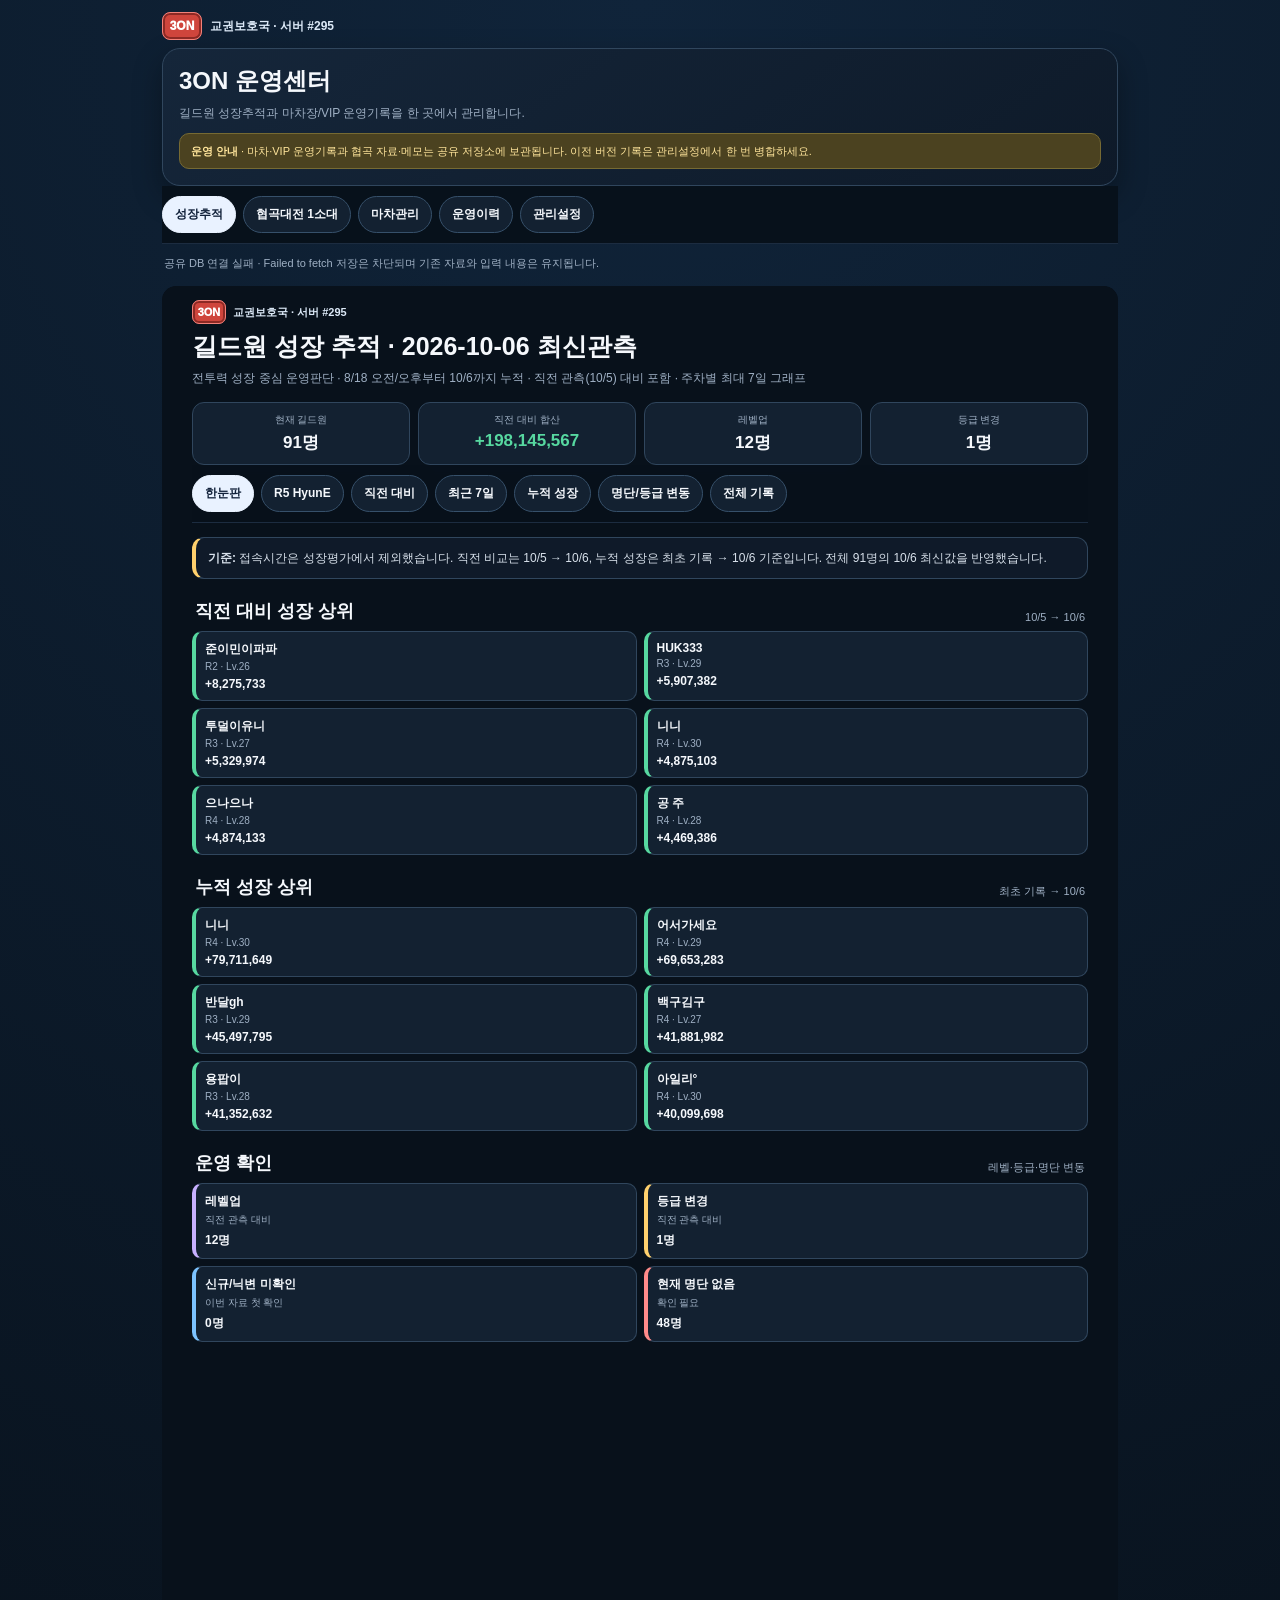
==== index.html @ b034bbed "Persist operations, VIP settings and canyon data in shared Sites DB with backups and safe migration" ====
<!doctype html>
<html lang="ko">
<head>
<meta charset="utf-8">
<meta name="viewport" content="width=device-width,initial-scale=1,viewport-fit=cover">
<title>#295서버 3ON 교권보호국 · 3ON 운영센터</title>
<style>
:root{--bg:#08111b;--panel:#132131;--panel2:#1b2c3f;--line:#30465d;--text:#f5f8fc;--muted:#9fb0c4;--green:#57d8a0;--blue:#7cc3ff;--red:#ff8a8a;--yellow:#ffd06d;--purple:#c7b0ff;--orange:#ffad66}
*{box-sizing:border-box}html{scroll-behavior:smooth}body{margin:0;background:radial-gradient(circle at top,#10243a 0,#08111b 42%,#06101a 100%);color:var(--text);font-family:-apple-system,BlinkMacSystemFont,"Noto Sans KR","Malgun Gothic",sans-serif}button,input,select,textarea{font:inherit}.wrap{max-width:980px;margin:0 auto;padding:12px 12px 80px}.brand{display:flex;align-items:center;gap:8px;color:#dce9f7;font-size:12px;margin-bottom:8px}.logo{display:grid;place-items:center;width:40px;height:28px;border-radius:8px;background:#cf453c;border:1px solid #f38179;box-shadow:inset 0 0 0 2px #8d2924;color:#fff;font-weight:1000}.hero{border:1px solid var(--line);background:linear-gradient(145deg,#15263a,#0e1a29);border-radius:18px;padding:16px;box-shadow:0 12px 30px #0005}.hero h1{margin:0;font-size:24px}.hero p{margin:7px 0 0;color:var(--muted);font-size:12px;line-height:1.55}.proto{margin-top:10px;background:#4b4220;color:#ffe59b;border:1px solid #766a33;border-radius:10px;padding:9px 11px;font-size:11px;line-height:1.5}.tabs{position:sticky;top:0;z-index:30;display:flex;gap:7px;overflow:auto;padding:10px 0;background:rgba(8,17,27,.95);backdrop-filter:blur(8px);border-bottom:1px solid #1c2c40}.tabs button{flex:0 0 auto;border:1px solid #36506a;background:var(--panel);color:var(--text);border-radius:999px;padding:9px 12px;font-weight:900;font-size:12px}.tabs button.active{background:#e9f2ff;color:#102039;border-color:#e9f2ff}.page{display:none}.page.active{display:block}.kpis{display:grid;grid-template-columns:repeat(4,1fr);gap:8px;margin:14px 0}.kpi{background:var(--panel);border:1px solid var(--line);border-radius:13px;padding:11px;text-align:center}.kpi span{display:block;color:var(--muted);font-size:10px}.kpi b{display:block;margin-top:4px;font-size:17px}.card{background:var(--panel);border:1px solid var(--line);border-radius:14px;padding:13px;margin:10px 0}.card h2,.card h3{margin:0}.card h2{font-size:18px}.card h3{font-size:14px}.sub{color:var(--muted);font-size:11px;margin-top:5px;line-height:1.5}.split{display:grid;grid-template-columns:1.2fr .8fr;gap:10px}.today{border-color:#5e7690;background:linear-gradient(145deg,#172a40,#101c2a)}.today-grid{display:grid;grid-template-columns:1fr 1fr;gap:8px;margin-top:12px}.today-box{background:#0e1927;border:1px solid #294158;border-radius:12px;padding:11px}.today-box span{display:block;color:var(--muted);font-size:10px}.today-box b{display:block;margin-top:4px;font-size:18px}.nextline{margin-top:10px;color:#cfe1f4;font-size:12px}.week-head{display:flex;justify-content:space-between;gap:8px;align-items:center}.week-head button,.smallbtn{border:1px solid #3b5874;background:#112234;color:#dceafa;border-radius:9px;padding:7px 9px;font-size:11px;font-weight:800}.days{display:grid;grid-template-columns:repeat(7,1fr);gap:6px;margin-top:10px}.day{background:#101c2a;border:1px solid #294158;border-radius:10px;padding:8px 4px;text-align:center;min-height:70px}.day .dow{font-size:10px;color:var(--muted)}.day .date{font-size:11px;font-weight:900;margin-top:3px}.day .state{font-size:9px;margin-top:7px;line-height:1.35}.day.done{border-color:#2c6a52;background:#11271f}.day.todaymark{outline:2px solid #5e8ab4}.day.missing{border-color:#6a5b2c}.pill{display:inline-block;border-radius:999px;padding:4px 7px;font-size:9px;font-weight:900;background:#28415b;color:#cde6ff}.pill.good{background:#17362a;color:#8ef0c1}.pill.warn{background:#4b4220;color:#ffe59b}.pill.bad{background:#432023;color:#ffaeae}.formgrid{display:grid;grid-template-columns:repeat(2,1fr);gap:8px;margin-top:11px}.field{display:grid;gap:5px}.field label{font-size:10px;color:var(--muted)}.field input,.field select,.field textarea{width:100%;background:#0e1927;border:1px solid #35506a;color:var(--text);border-radius:9px;padding:9px 10px;outline:none}.field textarea{min-height:76px;resize:vertical}.full{grid-column:1/-1}.modebar{display:flex;gap:7px;flex-wrap:wrap}.modebar button{border:1px solid #3b5874;background:#112234;color:#dceafa;border-radius:999px;padding:8px 10px;font-size:11px;font-weight:800}.modebar button.active{background:#dbeeff;color:#0d2136;border-color:#dbeeff}.preview{background:#0f1a29;border:1px solid var(--line);border-radius:11px;padding:10px;margin-top:10px;font-size:11px;line-height:1.6}.actions{display:flex;gap:7px;flex-wrap:wrap;margin-top:10px}.btn{border:0;border-radius:10px;padding:10px 12px;font-weight:900;font-size:12px;cursor:pointer}.btn.primary{background:#dbeeff;color:#0d2136}.btn.green{background:#2f795d;color:#fff}.btn.warn{background:#795f2f;color:#fff}.btn.danger{background:#7d3737;color:#fff}.btn.ghost{background:#182b3d;color:#dceafa;border:1px solid #35506a}.rotations{display:grid;grid-template-columns:1fr 1fr;gap:10px}.route{display:flex;gap:6px;flex-wrap:wrap;margin-top:9px}.route span{background:#1a2c40;border:1px solid #35506a;border-radius:999px;padding:6px 8px;font-size:10px}.route span.now{background:#dbeeff;color:#0d2136;border-color:#dbeeff;font-weight:900}.route span.insert{border-style:dashed;color:#ffe4a8}.toolbar{display:grid;grid-template-columns:1fr 150px;gap:8px;margin:10px 0}.toolbar input,.toolbar select{width:100%;background:var(--panel);border:1px solid #3b5874;color:var(--text);border-radius:10px;padding:10px 11px;outline:none}.member-list{display:grid;grid-template-columns:repeat(2,1fr);gap:8px}.member{background:var(--panel);border:1px solid var(--line);border-radius:12px;padding:10px;cursor:pointer}.member:hover{border-color:#5a7999}.member-top{display:flex;justify-content:space-between;gap:6px}.member strong{font-size:13px}.member .meta{color:var(--muted);font-size:10px;margin-top:3px}.member .power{font-size:12px;margin-top:7px}.delta.pos{color:var(--green)}.delta.neg{color:var(--red)}.delta.zero{color:var(--yellow)}table{width:100%;border-collapse:collapse;font-size:11px}th,td{padding:9px 7px;border-bottom:1px solid #263c52;text-align:left;vertical-align:top}th{color:#aebfd0;font-size:10px;position:sticky;top:48px;background:#132131}.scroll{overflow:auto}.status-empty{text-align:center;color:var(--muted);padding:26px 10px;font-size:11px}.person-card{display:none}.person-card.show{display:block}.danger-zone{border-color:#6b3b3b}.notice{background:#0f1a29;border-left:4px solid var(--blue);border-radius:10px;padding:10px 12px;font-size:11px;line-height:1.55;color:#d8e1eb}.modal{position:fixed;inset:0;background:#02060bd9;display:none;align-items:center;justify-content:center;padding:16px;z-index:100}.modal.show{display:flex}.modal-card{width:min(520px,100%);background:#132131;border:1px solid #45627d;border-radius:16px;padding:15px;max-height:85vh;overflow:auto}.modal h3{margin:0}.vipresults{display:grid;gap:6px;margin-top:8px}.viprow{display:flex;justify-content:space-between;align-items:center;gap:8px;background:#0e1927;border:1px solid #2d445c;border-radius:10px;padding:8px}.viprow b{font-size:12px}.viprow span{font-size:10px;color:var(--muted)}.login{position:fixed;inset:0;background:#07101be8;display:flex;align-items:center;justify-content:center;padding:16px;z-index:200}.login.hide{display:none}.login-card{width:min(430px,100%);background:#132131;border:1px solid #46637e;border-radius:18px;padding:18px;box-shadow:0 20px 60px #0008}.login-card h2{margin:0 0 6px}.login-card p{margin:0 0 12px;color:var(--muted);font-size:11px;line-height:1.5}.login-card input{width:100%;background:#0e1927;border:1px solid #35506a;color:#fff;border-radius:10px;padding:11px}.loginerr{color:#ff9e9e;font-size:10px;min-height:16px;margin-top:6px}
@media(max-width:700px){.split,.rotations{grid-template-columns:1fr}.split{width:100%;min-width:0}.split>.card{width:100%;min-width:0;max-width:100%}.kpis{grid-template-columns:repeat(2,1fr)}.today-grid,.formgrid{grid-template-columns:1fr}.full{grid-column:auto}.days{width:100%;max-width:100%;min-width:0;grid-template-columns:repeat(7,64px);overflow-x:auto;overflow-y:hidden;-webkit-overflow-scrolling:touch}.member-list{grid-template-columns:1fr}.toolbar{grid-template-columns:1fr}.hero h1{font-size:21px}th{top:48px}}

/* 운영이력 모바일 가독성 개선 */
#history .history-scroll{overflow-x:auto;-webkit-overflow-scrolling:touch;width:100%;}
#history .history-table{min-width:760px;table-layout:auto;}
#history .history-table th,#history .history-table td{white-space:normal;word-break:keep-all;overflow-wrap:anywhere;}
#history .history-table th:nth-child(1){min-width:92px}
#history .history-table th:nth-child(2){min-width:92px}
#history .history-table th:nth-child(3){min-width:74px}
#history .history-table th:nth-child(4){min-width:90px}
#history .history-table th:nth-child(5),#history .history-table th:nth-child(6){min-width:145px}
#history .history-table th:nth-child(7){min-width:90px}
#history .history-table th:nth-child(8){min-width:58px}
@media (max-width:1000px){
  #history .week-head{display:grid;grid-template-columns:1fr;align-items:stretch;}
  #history .week-head select{width:100%;margin-top:10px;}
  #history .history-scroll{overflow:visible;}
  #history .history-table{min-width:0;width:100%;display:block;}
  #history .history-table thead{display:none;}
  #history .history-table tbody{display:grid;gap:10px;}
  #history .history-table tr{display:block;background:#0e1927;border:1px solid #294158;border-radius:12px;padding:10px 11px;box-shadow:0 4px 14px #0002;}
  #history .history-table td{display:grid;grid-template-columns:118px minmax(0,1fr);gap:10px;width:100%;min-width:0;padding:7px 0;border:0;border-bottom:1px solid #20364b;font-size:11px;line-height:1.5;white-space:normal;word-break:break-word;overflow-wrap:anywhere;}
  #history .history-table td>*{min-width:0;max-width:100%;}
  #history .history-table td:last-child{border-bottom:0;padding-bottom:0;}
  #history .history-table td::before{content:attr(data-label);color:#8fa6bb;font-size:10px;font-weight:800;}
  #history .history-table td[data-label=""]::before{display:none;}
  #history .history-table td[data-label=""]{display:flex;justify-content:flex-end;padding-top:9px;}
  #history .history-table .status-empty{display:block!important;text-align:center;padding:22px 8px;border:0;}
  #history .history-table .status-empty::before{display:none;}
  #history .history-table .smallbtn{min-width:64px;}
  #history .card{overflow:hidden;}
  #history .history-scroll{max-width:100%;}
  #history .history-table tbody,#history .history-table tr,#history .history-table td{max-width:100%;}
}
@media (max-width:430px){
  #history .history-table tr{padding:9px 10px;}
  #history .history-table td{grid-template-columns:94px minmax(0,1fr);gap:8px;font-size:10.5px;}
  #history .history-table td::before{font-size:9.5px;}
}

</style>

<style>
.growth-frame-wrap{width:100%;margin-top:8px;overflow:hidden;border-radius:14px}
#growthFrame{display:block;width:100%;height:1200px;border:0;background:#08111b;border-radius:14px}
.login-actions{display:grid;grid-template-columns:1fr 1fr;gap:8px;margin-top:10px}
@media (max-width:560px){
  .growth-frame-wrap{border-radius:0}
  #growthFrame{border-radius:0}
}
</style>


<style>
.viprow .vip-count{
  flex:0 0 auto;
  min-width:64px;
  text-align:center;
  border-radius:999px;
  padding:6px 8px;
  background:#2a3f55;
  border:1px solid #45617b;
  color:#eef6ff;
  font-size:11px;
  font-weight:1000;
}
.viprow .vip-count.zero{
  background:#17362a;
  border-color:#2d6b52;
  color:#9ff1c6;
}
.viprow .vip-main{min-width:0;flex:1}
.viprow .vip-actions{display:flex;align-items:center;gap:7px;flex:0 0 auto}
</style>


<style>
#exitToast{position:fixed;left:50%;bottom:28px;transform:translate(-50%,18px);z-index:9999;max-width:min(92vw,520px);padding:12px 16px;border-radius:12px;background:rgba(20,31,45,.96);border:1px solid #55718c;color:#fff;font-size:13px;font-weight:800;line-height:1.45;text-align:center;box-shadow:0 12px 38px #0008;opacity:0;pointer-events:none;transition:opacity .16s ease,transform .16s ease}
#exitToast.show{opacity:1;transform:translate(-50%,0)}
</style>
<style>.split{grid-template-columns:minmax(0,1fr)}.split>.card{min-width:0;width:100%}.field{min-width:0}.vip-main b{overflow-wrap:anywhere}.viprow{min-width:0}.day .state{overflow-wrap:anywhere}</style><style>#appNotice{display:none;position:fixed;left:50%;bottom:20px;transform:translateX(-50%);width:min(92vw,520px);z-index:250;background:#172a40;box-shadow:0 8px 30px #0009}#appNotice.show{display:block}#appNotice .actions{justify-content:flex-end}#confirmModal{z-index:240}#confirmMessage{white-space:pre-wrap;overflow-wrap:anywhere;line-height:1.6}</style><style>#canyon [hidden],#canyonDataModal [hidden]{display:none!important}
.canyon-toolbar{max-width:300px;margin:16px 0}.canyon-line{display:grid;grid-template-columns:58px minmax(0,1fr) 125px 55px;gap:10px;align-items:center;min-width:0}.canyon-head{color:var(--muted);font-size:11px;padding:10px}.canyon-entry{background:#0e1927;border:1px solid #294158;border-radius:11px;margin:7px 0;overflow:hidden}.canyon-entry .canyon-line{padding:12px 10px;font-size:13px}.canyon-rank{font-size:11px;font-weight:800;white-space:nowrap}.canyon-name{font-weight:900;overflow-wrap:anywhere;line-height:1.4}.canyon-power{text-align:right;font-variant-numeric:tabular-nums;white-space:nowrap;font-weight:800}.canyon-head span:nth-child(3){text-align:right}.canyon-memo{padding:10px 12px;border-top:1px solid #294158;color:#d8e1eb;white-space:pre-wrap;overflow-wrap:anywhere;font-size:12px;line-height:1.6}.canyon-empty{padding:35px 12px;text-align:center;color:var(--muted);line-height:1.8;font-size:13px}.canyon-entry .smallbtn{min-height:36px;padding:7px 8px}.canyon-gold{color:#ffd06d}.canyon-silver{color:#d4dfec}.canyon-bronze{color:#d8ad86}#canyon>details summary{font-size:13px;font-weight:800;cursor:pointer}#canyonMemoModal,#canyonDataModal{z-index:180}#canyonMemoInput{max-height:45vh}#canyonWarning{margin:10px 0}
@media(max-width:430px){.canyon-line{grid-template-columns:36px minmax(0,1fr) 98px 44px;gap:6px}.canyon-entry .canyon-line{padding:10px 7px;font-size:11px}.canyon-head{padding:8px 7px;font-size:10px}.canyon-rank{font-size:10px}.canyon-entry .smallbtn{font-size:10px;padding:6px}.canyon-memo{font-size:11px}.canyon-rank .medal{display:none}}
</style></head>
<body>
<div class="login hide" id="loginGate">
  <div class="login-card">
    <div class="brand"><span class="logo">3ON</span><b>관리설정</b></div>
    <h2>관리자 확인</h2>
    <p>영문, 특수문자, 숫자조합 12자리를 입력하세요</p>
    <input id="pw" type="password" placeholder="비밀번호">
    <div class="loginerr" id="loginerr"></div>
    <div class="login-actions">
      <button class="btn primary" id="loginBtn">관리설정 열기</button>
      <button class="btn ghost" id="loginCancel">취소</button>
    </div>
  </div>
</div>
<div id="exitToast" role="status" aria-live="polite">마지막 페이지 입니다. 한번 더 취소버튼을 누르면 종료됩니다</div>
<div class="wrap">
<div class="brand"><span class="logo">3ON</span><b>교권보호국 · 서버 #295</b></div>
<div class="hero"><h1>3ON 운영센터</h1><p>길드원 성장추적과 마차장/VIP 운영기록을 한 곳에서 관리합니다.</p><div class="proto"><b>운영 안내</b> · 마차·VIP 운영기록과 협곡 자료·메모는 공유 저장소에 보관됩니다. 이전 버전 기록은 관리설정에서 한 번 병합하세요.</div></div>
<div class="tabs"><button class="active" data-tab="growth">성장추적</button><button data-tab="canyon">협곡대전 1소대</button><button data-tab="carriage">마차관리</button><button data-tab="history">운영이력</button><button data-tab="settings">관리설정</button></div>
<section class="page" id="carriage">
<div class="kpis" id="mainKpis"></div>
<div class="split">
  <div class="card today"><h2>오늘의 마차 운영</h2><div class="sub" id="todaySub"></div><div class="today-grid"><div class="today-box"><span>추천 마차장</span><b id="recommendedLeader">-</b></div><div class="today-box"><span>오늘 VIP</span><b id="todayVip">미지정</b></div></div><div class="nextline" id="nextLine"></div></div>
  <div class="card"><div class="week-head"><div><h3>이번 주 7회 현황</h3><div class="sub" id="weekRange"></div></div><span class="pill" id="weekCount">0 / 7</span></div><div class="days" id="weekDays"></div></div>
</div>
<div class="card"><h2>마차 운행 등록</h2><div class="sub">기본 로테이션은 지정 순서대로 진행하며, 중간투입은 기본 순번을 넘기지 않습니다.</div><div class="modebar" style="margin-top:10px"><button class="active" data-mode="base">기본 로테이션</button><button data-mode="insert">중간 투입</button></div><div class="formgrid"><div class="field"><label>운행일</label><input id="runDate" type="date"></div><div class="field"><label>마차장</label><select id="leaderSelect"></select></div><div class="field"><label>VIP 탑승객</label><input id="vipDisplay" readonly placeholder="VIP를 선택하세요"></div><div class="field"><label>&nbsp;</label><button class="btn ghost" id="pickVipBtn">길드원에서 VIP 선택</button></div><div class="field full"><label>비고</label><textarea id="memo" placeholder="필요할 때만 작성"></textarea></div></div><div class="preview" id="savePreview"></div><div class="actions"><button class="btn green" id="saveRun">운행 완료 저장</button><button class="btn ghost" id="clearForm">입력 초기화</button></div></div>
<div class="rotations"><div class="card"><h3>기본 로테이션</h3><div class="sub">주차가 바뀌어도 기본 순서는 계속 이어집니다.</div><div class="route" id="baseRoute"></div></div><div class="card"><h3>중간투입 후보</h3><div class="sub">필요할 때 기본 순번 사이에 넣어 사용합니다.</div><div class="route" id="insertRoute"></div></div></div>
<div class="card person-card" id="selectedMemberCard"></div>
</section>
<section class="page" id="canyon">
  <div class="card">
    <h2>협곡대전 1소대</h2>
    <div class="sub">목요일 1소대 자료의 투력으로 순위를 표시합니다. 메모는 주차가 바뀌어도 유지됩니다.</div>
    <div class="canyon-toolbar field"><label for="canyonWeek">목요일 자료</label><select id="canyonWeek"></select></div>
    <div class="notice" id="canyonWarning" hidden></div>
    <div class="notice" id="canyonExample" hidden>예시 데이터 · 기능 검수 전용 · 실제 1소대 자료가 아닙니다.</div>
    <div class="canyon-head canyon-line" aria-hidden="true"><span>순위</span><span>닉네임</span><span>투력</span><span>메모</span></div>
    <div id="canyonRows" aria-live="polite"></div>
    <div class="sub">주차별 투력과 길드원 메모는 따로 저장되어 자료를 업데이트해도 메모가 유지됩니다. 다른 기기에서도 같은 자료를 확인할 수 있습니다.</div>
  </div>
  <details class="card"><summary>1소대 자료 관리</summary>
    <div class="sub">스크린샷에서 확인한 닉네임·투력만 등록합니다. 일반 성장추적 투력은 가져오지 않습니다. 자료 등록과 메모 변경에는 관리자 인증이 필요합니다.</div>
    <div class="actions"><button class="btn ghost" id="canyonAddWeek">목요일 자료 등록</button><button class="btn ghost" id="canyonExportPower">주차 자료 백업</button><button class="btn ghost" id="canyonExportMemos">메모 백업</button><button class="btn ghost" id="canyonImport">백업 병합</button></div>
    <div class="actions"><button class="smallbtn" id="canyonRestorePower">직전 주차 자료 복구</button><button class="smallbtn" id="canyonRestoreMemos">직전 메모 복구</button></div>
    <div class="sub">변경 전 자료는 자동 백업합니다. 기존 마차/VIP 저장자료는 변경하지 않습니다.</div>
  </details>
</section>
<div id="canyonMemoModal" class="modal" role="dialog" aria-modal="true" aria-labelledby="canyonMemoTitle"><div class="modal-card">
  <h3 id="canyonMemoTitle">길드원 메모</h3><div class="field" style="margin-top:12px"><label for="canyonMemoInput">메모 · 모든 주차에 공통으로 표시</label><textarea id="canyonMemoInput" maxlength="10000" rows="6"></textarea></div>
  <div class="sub">빈 내용으로 확인하면 메모를 삭제합니다.</div><div class="login-actions"><button class="btn ghost" id="canyonMemoCancel">취소</button><button class="btn primary" id="canyonMemoSave">확인</button></div>
</div></div>
<div id="canyonDataModal" class="modal" role="dialog" aria-modal="true" aria-labelledby="canyonDataTitle"><div class="modal-card">
  <h3 id="canyonDataTitle">목요일 자료 등록</h3>
  <div id="canyonWeekFields" class="field" style="margin-top:12px"><label for="canyonDate">자료 날짜 · 목요일</label><input id="canyonDate" type="date"><label for="canyonPowerInput">한 줄에 닉네임 | 투력</label><textarea id="canyonPowerInput" rows="8" placeholder="스크린샷에서 확인한 자료를 입력하세요"></textarea><div class="sub">투력의 쉼표는 허용합니다. 닉네임은 확인된 변경정보만 연결하며, 미등록 닉네임은 별도 인물로 보존합니다.</div></div>
  <div id="canyonBackupFields" class="field" style="margin-top:12px" hidden><label for="canyonRestoreMode">복구 방식</label><select id="canyonRestoreMode"><option value="merge">병합 · 기존 자료 보존</option><option value="replace">전체 복구 · 이 백업의 해당 자료로 교체</option></select><label for="canyonBackupInput">백업 JSON 내용을 붙여 넣으세요</label><textarea id="canyonBackupInput" rows="10"></textarea><div class="sub">병합은 기존 주차와 충돌하면 저장하지 않습니다. 메모는 더 최근 수정본만 적용합니다. 전체 복구는 주차 또는 메모 중 선택한 백업 종류만 교체하며 변경 전 자료를 자동 백업합니다.</div></div>
  <div class="login-actions"><button class="btn ghost" id="canyonDataCancel">취소</button><button class="btn primary" id="canyonDataSave">확인</button></div>
</div></div>

<div class="sub" id="sharedGlobalStatus" role="status" style="padding:6px 2px;overflow-wrap:anywhere">공유 자료 연결 중</div><section class="page active" id="growth">
  <div class="growth-frame-wrap">
    <iframe id="growthFrame" title="3ON 길드원 성장추적"></iframe>
    <script type="text/plain" id="growthPayload">[base64]/[base64]/[base64]/[base64]/[base64]/[base64]/[base64]/[base64]/[base64]/J3Bvcyc6dGQ8MD8nbmVnJzonemVybyd9Ij4ke3NpZ25lZCh0ZCl9PC9iPjwvZGl2PjxkaXY+PHNwYW4+7LWc6re8IDfsnbwg7ISx7J6lPC9zcGFuPjxiIGNsYXNzPSIke3I3PjA/J3Bvcyc6cjc8MD8nbmVnJzonemVybyd9Ij4ke3NpZ25lZChyNyl9PC9iPjwvZGl2PjxkaXY+PHNwYW4+6rSA7LihIOuIhOyggSDshLHsnqU8L3NwYW4+PGIgY2xhc3M9IiR7Y3VtPjA/J3Bvcyc6Y3VtPDA/J25lZyc6J3plcm8nfSI+JHtzaWduZWQoY3VtKX08L2I+PC9kaXY+PGRpdj48c3Bhbj7snbztj4nqt6Ag7ISx7J6lPC9zcGFuPjxiIGNsYXNzPSIke2F2PjA/J3Bvcyc6YXY8MD8nbmVnJzonemVybyd9Ij4ke3NpZ25lZChhdil9PC9iPjwvZGl2PjxkaXY+PHNwYW4+66CI67KoIOuzgO2ZlDwvc3Bhbj48Yj4ke20ucHJldkxldmVsPT1udWxsPyfssqsg6riw66GdJzpsZXZlbENoYW5nZShtKT09PTA/[base64]/[base64]/[base64]/[base64]/Py0xZTE4KTtpZihtb2RlPT09J2N1bURlc2MnKXJldHVybihjdW11bGF0aXZlKGIpPz8tMWUxOCktKGN1bXVsYXRpdmUoYSk/[base64]/bS5pc05ldzptLnJhbms9PT1hY3RpdmUpKSYmbS5kaXNwbGF5TmFtZS50b0xvd2VyQ2FzZSgpLmluY2x1ZGVzKHEpKTthcnI9c29ydE1lbWJlcnMoYXJyLG1vZGUpOyQoJyNhbGxMaXN0JykuaW5uZXJIVE1MPWFyci5sZW5ndGg/[base64]/[base64]</script>
  </div>
</section>
<section class="page" id="history"><div class="card"><div class="week-head"><div><button class="smallbtn" id="historyBackBtn" style="margin-bottom:8px">← 이전 화면</button><h2>주차별 운영이력</h2><div class="sub">월요일 00:00 기준으로 새 주차가 자동 표시되며 과거 기록은 삭제하지 않습니다.</div></div><select id="weekSelect" style="background:#0e1927;color:#fff;border:1px solid #35506a;border-radius:9px;padding:8px"></select></div><div class="scroll history-scroll" style="margin-top:10px"><table class="history-table"><thead><tr><th>날짜</th><th>마차장</th><th>구분</th><th>VIP</th><th>마차장 당시 성장정보</th><th>VIP 당시 성장정보</th><th>비고</th><th></th></tr></thead><tbody id="historyBody"></tbody></table></div></div></section>
<section class="page" id="settings"><div class="card"><h2>공유 저장소</h2><div class="notice" id="sharedStatus" role="status">공유 자료 연결 중</div><p class="sub" id="sharedAuth">공유 자료 수정 시 관리자 계정 연결이 필요합니다.</p><div class="actions"><button class="btn primary" id="sharedConnect">관리자 계정 연결</button><button class="btn ghost" id="sharedReload">최신 자료 불러오기</button><button class="btn ghost" id="sharedDisconnect">이 기기 계정 연결 해제</button></div><p class="sub">성장추적·협곡 자료를 새 HTML로 업데이트해도 DB에 저장한 운영기록·VIP 기초값·메모는 유지됩니다. 공유 자료의 수정은 사이트 소유자 계정으로 연결한 기기에서 가능합니다. 연결은 24시간 유지되며, 저장 실패 시 입력 내용은 유지됩니다.</p><div class="actions"><button class="btn ghost" id="sharedMigrate">이 브라우저의 기존 자료 병합</button><button class="btn ghost" id="sharedExport">현재 공유 자료 백업 다운로드</button></div><p class="sub">이전 버전에서 기록한 브라우저마다 한 번씩 기존 자료를 병합하세요. 이 기기 원본을 먼저 백업하고 DB의 충돌 값은 유지합니다. 다른 기기에서 삭제했던 과거 기록이 있으면 병합 전에 확인하세요. 파일로 열었던 HTML의 자료는 해당 파일에서 백업하여 기존 복구 기능으로 가져오세요.</p><div class="formgrid"><div class="field"><label>DB 자동 백업 자료</label><select id="sharedBackupKind"><option value="carriage">마차·VIP 운영기록</option><option value="power">협곡 주차별 투력</option><option value="memos">협곡 공통 메모</option></select></div><div class="field"><label>복구 시점</label><select id="sharedBackupSelect"></select></div></div><div class="actions"><button class="btn ghost" id="sharedLoadBackups">DB 자동 백업 불러오기</button><button class="btn ghost" id="sharedRestore">선택한 DB 백업 복구</button></div><p class="sub">각 변경 직전의 DB 자료를 자동 보존합니다. 복구에도 두 번의 확인이 필요하며, 복구 전 자료도 백업합니다.</p></div><div class="card"><h2>VIP 이식·운영자료 백업</h2><div class="sub">원본 VIP 기록 기준 2026-09-22 · 추출 2026-10-07. 999회 이상은 모두 999회로 반영했습니다. 어서가세요 1000회도 999회로 반영했습니다. 신규 운행은 이 기초값에 누적됩니다. 이미 저장된 기초값은 덮어쓰지 않습니다.</div><div class="notice" id="vipAuditStatus" style="margin-top:10px"></div><div id="vipConflictList"></div><details style="margin-top:10px"><summary>닉네임 연결·미확인 자료</summary><p class="sub" id="vipIdentityPending"></p><p class="sub" id="vipNoSource"></p></details><div class="actions"><button class="btn ghost" id="exportOperations">운영자료 백업 다운로드</button><button class="btn ghost" id="exportAutoBackups">자동 백업 모음 다운로드</button></div><div class="formgrid"><div class="field"><label>이 브라우저의 자동 백업</label><select id="autoBackupSelect"></select></div><div class="field"><label>&nbsp;</label><button class="btn ghost" id="restoreAutoBackup">선택한 자동 백업 복구</button></div></div><div class="formgrid"><div class="field"><label>복구 방식</label><select id="restoreMode"><option value="merge">병합 · 현재 기록 우선</option><option value="replace">전체 복구 · 선택한 백업 기준</option></select></div><div class="field"><label>운영자료 백업 JSON 선택</label><input type="file" id="restoreOperations" accept=".json,application/json"></div></div><div class="sub">이전 HTML 자료는 백업 후 여기서 공유 DB로 병합할 수 있습니다. 아래 자동 백업 목록은 이전 버전의 이 브라우저 백업이며, 새 변경의 자동 백업은 위 공유 저장소에서 확인하세요. 병합은 동일 ID 또는 같은 날짜 충돌 시 현재 기록을 유지하며 확인자료를 내려받습니다. 자동 백업 모음 안의 raw JSON은 각 백업으로 복구할 수 있습니다.</div></div><div class="card"><h2>로테이션 기준 설정</h2><div class="sub">실제 운영 시작 시 현재 기본 순번을 어디서부터 이어갈지 지정할 수 있습니다.</div><div class="formgrid"><div class="field"><label>현재 기본 순번</label><select id="pointerSelect"></select></div><div class="field"><label>&nbsp;</label><button class="btn primary" id="applyPointer">순번 적용</button></div></div></div><div class="card danger-zone"><h2>기록 초기화</h2><div class="sub">월요일 주간 전환은 기록 삭제가 아니라 새 주차 표시입니다. 아래 버튼은 관리자가 원할 때만 사용하는 수동 초기화입니다.</div><div class="actions"><button class="btn warn" id="resetWeek">이번 주 기록 초기화</button><button class="btn danger" id="resetAll">전체 마차기록 초기화</button></div></div></section>
</div>
<div class="modal" id="vipModal"><div class="modal-card"><div class="week-head"><div><h3>VIP 선택</h3><div class="sub">현재 길드원만 표시 · VIP 누적횟수 오름차순 → 성당 레벨 내림차순 → 전투력 내림차순</div></div><button class="smallbtn" id="closeVip">닫기</button></div><input id="vipSearch" placeholder="닉네임 검색" style="width:100%;margin-top:10px;background:#0e1927;border:1px solid #35506a;color:#fff;border-radius:9px;padding:9px"><div class="vipresults" id="vipResults"></div></div></div>
<div id="appNotice" class="notice" role="alert"><div id="appNoticeText"></div><div class="actions"><button class="smallbtn" id="noticeClose">확인</button></div></div><div id="confirmModal" class="modal" role="dialog" aria-modal="true" aria-labelledby="confirmHeading"><div class="modal-card"><h3 id="confirmHeading">운영자료 변경 확인</h3><p id="confirmMessage"></p><div class="login-actions"><button class="btn ghost" id="confirmNo">취소</button><button class="btn primary" id="confirmYes">확인</button></div></div></div>
<script>
const GROWTH={"date":"2026-10-06","guildTag":"3ON","guildName":"교권보호국","server":"#295","guildCount":91,"members":[{"name":"HyunE","displayName":"HyunE","rank":"R5","level":29,"power":45552669,"history":[{"label":"8/18 오전","date":"2026-08-18","slot":"am","power":33152471},{"label":"8/18 오후","date":"2026-08-18","slot":"pm","power":33126782},{"label":"8/19","date":"2026-08-19","slot":"day","power":33578146},{"label":"8/20","date":"2026-08-20","slot":"day","power":34552474},{"label":"8/21","date":"2026-08-21","slot":"day","power":36360340},{"label":"8/22","date":"2026-08-22","slot":"day","power":36431983},{"label":"8/23","date":"2026-08-23","slot":"day","power":38274059},{"label":"8/24","date":"2026-08-24","slot":"day","power":38426724},{"label":"8/25","date":"2026-08-25","slot":"day","power":39071269},{"label":"8/26","date":"2026-08-26","slot":"day","power":40766105},{"label":"8/27","date":"2026-08-27","slot":"day","power":40417652},{"label":"8/29","date":"2026-08-29","slot":"day","power":39190406},{"label":"8/30","date":"2026-08-30","slot":"day","power":35189617},{"label":"8/31","date":"2026-08-31","slot":"day","power":36534044},{"label":"9/1","date":"2026-09-01","slot":"day","power":39380306},{"label":"9/2","date":"2026-09-02","slot":"day","power":41525374},{"label":"9/3","date":"2026-09-03","slot":"day","power":43637060},{"label":"9/4 오전","date":"2026-09-04","slot":"day","power":44817664},{"label":"9/4 밤","date":"2026-09-04","slot":"pm","power":50742100},{"label":"9/6","date":"2026-09-06","slot":"day","power":42442169},{"label":"9/7","date":"2026-09-08","slot":"day","power":45084822},{"label":"9/8","date":"2026-09-08","slot":"day","power":47136874},{"label":"9/9","date":"2026-09-09","slot":"day","power":48993351},{"label":"9/10","date":"2026-09-10","slot":"day","power":50254918},{"label":"9/10 밤","date":"2026-09-10","slot":"pm","power":51582537},{"label":"9/11","date":"2026-09-11","slot":"day","power":51967951},{"label":"9/12","date":"2026-09-12","slot":"day","power":43983744},{"label":"9/13","date":"2026-09-13","slot":"day","power":49414615},{"label":"9/14","date":"2026-09-14","slot":"day","power":51923432},{"label":"9/15","date":"2026-09-15","slot":"day","power":53202997},{"label":"9/18","date":"2026-09-18","slot":"day","power":56202882},{"label":"9/19","date":"2026-09-19","slot":"day","power":57269943},{"label":"9/20","date":"2026-09-20","slot":"day","power":49803622},{"label":"9/21","date":"2026-09-21","slot":"day","power":54168595},{"label":"9/22","date":"2026-09-22","slot":"day","power":56647546},{"label":"9/23","date":"2026-09-23","slot":"day","power":58715621},{"label":"9/24","date":"2026-09-24","slot":"am","power":60563491},{"label":"9/25","date":"2026-09-25","slot":"day","power":62551463},{"label":"9/26","date":"2026-09-26","slot":"day","power":60604226},{"label":"9/27","date":"2026-09-27","slot":"day","power":34597545},{"label":"9/28","date":"2026-09-28","slot":"day","power":36778520},{"label":"9/29","date":"2026-09-29","slot":"day","power":40222357},{"label":"9/30","date":"2026-09-30","slot":"day","power":43045569},{"label":"9/30 밤","date":"2026-09-30","slot":"pm","power":42879179},{"label":"10/1","date":"2026-10-01","slot":"day","power":45704662},{"label":"10/3","date":"2026-10-03","slot":"day","power":39840374},{"label":"10/4","date":"2026-10-04","slot":"day","power":42914652},{"label":"10/5","date":"2026-10-05","slot":"day","power":44393382},{"label":"10/6","date":"2026-10-06","slot":"day","power":45552669}],"prevRank":"R5","prevLevel":29,"prevPower":44393382,"firstRank":"R5","firstLevel":25,"firstPower":33152471,"isNew":false,"profileHistory":[{"label":"8/18 오전","likes":473,"battle":378370,"tulip":67},{"label":"8/18 오후","likes":480,"battle":378370,"tulip":68},{"label":"8/19","likes":547,"battle":378370,"tulip":68},{"label":"8/20","likes":557,"battle":385232,"tulip":79},{"label":"8/21","likes":612,"battle":385232,"tulip":144},{"label":"8/22","likes":621,"battle":385232,"tulip":144},{"label":"8/23","likes":651,"battle":385232,"tulip":146},{"label":"8/24","likes":666,"battle":404477,"tulip":147},{"label":"8/25","likes":682,"battle":405322,"tulip":147},{"label":"8/26","likes":689,"battle":405322,"tulip":147},{"label":"8/27","likes":722,"battle":410258,"tulip":150},{"label":"8/29","likes":732,"battle":416974,"tulip":150},{"label":"8/30","likes":823,"battle":784981,"tulip":256},{"label":"8/31","likes":846,"battle":786860,"tulip":260},{"label":"9/1","likes":882,"battle":804060,"tulip":261},{"label":"9/2","likes":904,"battle":902828,"tulip":261},{"label":"9/3","likes":921,"battle":946073,"tulip":268},{"label":"9/4 오전","likes":936,"battle":947645,"tulip":271},{"label":"9/4 밤","likes":944,"battle":956393,"tulip":271},{"label":"9/6","likes":1034,"battle":2354254,"tulip":274},{"label":"9/7","likes":1056,"battle":2391005,"tulip":274},{"label":"9/8","likes":1072,"battle":2439152,"tulip":274},{"label":"9/9","likes":1090,"battle":2440944,"tulip":274},{"label":"9/10","likes":1117,"battle":2440944,"tulip":275},{"label":"9/10 밤","likes":1128,"battle":2440944,"tulip":276},{"label":"9/11","likes":1153,"battle":2441495,"tulip":276},{"label":"9/12","likes":1291,"battle":2713296,"tulip":310},{"label":"9/13","likes":1312,"battle":2735896,"tulip":310},{"label":"9/14","likes":1319,"battle":2743196,"tulip":311},{"label":"9/15","likes":1343,"battle":2743196,"tulip":323},{"label":"9/18","likes":1378,"battle":2743196,"tulip":324},{"label":"9/19","likes":1394,"battle":2748267,"tulip":325},{"label":"9/20","likes":1494,"battle":3599455,"tulip":325},{"label":"9/21","likes":1510,"battle":3646273,"tulip":328},{"label":"9/22","likes":1529,"battle":3670003,"tulip":328},{"label":"9/23","likes":1551,"battle":3674045,"tulip":328},{"label":"9/24","likes":1572,"battle":3674045,"tulip":328},{"label":"9/25","likes":1584,"battle":3674045,"tulip":330},{"label":"9/26","likes":1601,"battle":3686605,"tulip":336},{"label":"9/27","likes":1637,"battle":4355456,"tulip":339},{"label":"9/28","likes":1645,"battle":4461832,"tulip":340},{"label":"9/29","likes":1651,"battle":4461832,"tulip":340},{"label":"9/30","likes":1660,"battle":4461832,"tulip":340},{"label":"9/30 밤","likes":1667,"battle":4461832,"tulip":341},{"label":"10/1","likes":1689,"battle":4461832,"tulip":341},{"label":"10/3","likes":1775,"battle":4583742,"tulip":358},{"label":"10/4","likes":1785,"battle":4584832,"tulip":358},{"label":"10/5","likes":1804,"battle":4584832,"tulip":359},{"label":"10/6","likes":1816,"battle":4637957,"tulip":360}],"observedToday":true},{"name":"백구김구","displayName":"백구김구","rank":"R4","level":27,"power":54930021,"history":[{"label":"8/18 오전","date":"2026-08-18","slot":"am","power":13048039},{"label":"8/18 오후","date":"2026-08-18","slot":"pm","power":13323403},{"label":"8/19","date":"2026-08-19","slot":"day","power":14394430},{"label":"8/20","date":"2026-08-20","slot":"day","power":14053782},{"label":"8/21","date":"2026-08-21","slot":"day","power":17037520},{"label":"8/22","date":"2026-08-22","slot":"day","power":21628186},{"label":"8/23","date":"2026-08-23","slot":"day","power":21953151},{"label":"8/24","date":"2026-08-24","slot":"day","power":21753207},{"label":"8/25","date":"2026-08-25","slot":"day","power":23080973},{"label":"8/26","date":"2026-08-26","slot":"day","power":23315123},{"label":"8/27","date":"2026-08-27","slot":"day","power":23456777},{"label":"8/29","date":"2026-08-29","slot":"day","power":26305149},{"label":"8/30","date":"2026-08-30","slot":"day","power":18072467},{"label":"8/31","date":"2026-08-31","slot":"day","power":17758383},{"label":"9/1","date":"2026-09-01","slot":"day","power":19671054},{"label":"9/2","date":"2026-09-02","slot":"day","power":21792510},{"label":"9/3","date":"2026-09-03","slot":"day","power":22696122},{"label":"9/4 오전","date":"2026-09-04","slot":"day","power":24488486},{"label":"9/4 밤","date":"2026-09-04","slot":"pm","power":27592439},{"label":"9/6","date":"2026-09-06","slot":"day","power":17773518},{"label":"9/7","date":"2026-09-08","slot":"day","power":19229228},{"label":"9/8","date":"2026-09-08","slot":"day","power":22021372},{"label":"9/9","date":"2026-09-09","slot":"day","power":23172839},{"label":"9/10","date":"2026-09-10","slot":"day","power":25162119},{"label":"9/10 밤","date":"2026-09-10","slot":"pm","power":26759483},{"label":"9/11","date":"2026-09-11","slot":"day","power":32111235},{"label":"9/12","date":"2026-09-12","slot":"day","power":31118293},{"label":"9/13","date":"2026-09-13","slot":"day","power":31595634},{"label":"9/14","date":"2026-09-14","slot":"day","power":33600030},{"label":"9/15","date":"2026-09-15","slot":"day","power":35062516},{"label":"9/18","date":"2026-09-18","slot":"day","power":38343091},{"label":"9/19","date":"2026-09-19","slot":"day","power":43764408},{"label":"9/20","date":"2026-09-20","slot":"day","power":39233807},{"label":"9/21","date":"2026-09-21","slot":"day","power":41191306},{"label":"9/22","date":"2026-09-22","slot":"day","power":40846683},{"label":"9/23","date":"2026-09-23","slot":"day","power":37658751},{"label":"9/24","date":"2026-09-24","slot":"am","power":37109757},{"label":"9/25","date":"2026-09-25","slot":"day","power":39318762},{"label":"9/26","date":"2026-09-26","slot":"day","power":47225583},{"label":"9/27","date":"2026-09-27","slot":"day","power":33517422},{"label":"9/28","date":"2026-09-28","slot":"day","power":32522588},{"label":"9/29","date":"2026-09-29","slot":"day","power":33058676},{"label":"9/30","date":"2026-09-30","slot":"day","power":35081858},{"label":"9/30 밤","date":"2026-09-30","slot":"pm","power":38136270},{"label":"10/1","date":"2026-10-01","slot":"day","power":37890675},{"label":"10/3","date":"2026-10-03","slot":"day","power":50785801},{"label":"10/4","date":"2026-10-04","slot":"day","power":52784705},{"label":"10/5","date":"2026-10-05","slot":"day","power":53051365},{"label":"10/6","date":"2026-10-06","slot":"day","power":54930021}],"prevRank":"R4","prevLevel":27,"prevPower":53051365,"firstRank":"R4","firstLevel":21,"firstPower":13048039,"isNew":false,"observedToday":true},{"name":"눈도깜짝안한다","displayName":"눈도깜짝안한다","rank":"R4","level":27,"power":28571816,"history":[{"label":"8/18 오전","date":"2026-08-18","slot":"am","power":19365391},{"label":"8/18 오후","date":"2026-08-18","slot":"pm","power":20169416},{"label":"8/19","date":"2026-08-19","slot":"day","power":20931279},{"label":"8/20","date":"2026-08-20","slot":"day","power":21477200},{"label":"8/21","date":"2026-08-21","slot":"day","power":23454614},{"label":"8/22","date":"2026-08-22","slot":"day","power":23913600},{"label":"8/23","date":"2026-08-23","slot":"day","power":23435191},{"label":"8/24","date":"2026-08-24","slot":"day","power":21032330},{"label":"8/25","date":"2026-08-25","slot":"day","power":22218781},{"label":"8/26","date":"2026-08-26","slot":"day","power":19637546},{"label":"8/27","date":"2026-08-27","slot":"day","power":20829974},{"label":"8/29","date":"2026-08-29","slot":"day","power":24705897},{"label":"8/30","date":"2026-08-30","slot":"day","power":23184929},{"label":"8/31","date":"2026-08-31","slot":"day","power":23946786},{"label":"9/1","date":"2026-09-01","slot":"day","power":25490009},{"label":"9/2","date":"2026-09-02","slot":"day","power":21980275},{"label":"9/3","date":"2026-09-03","slot":"day","power":25618387},{"label":"9/4 오전","date":"2026-09-04","slot":"day","power":25604216},{"label":"9/4 밤","date":"2026-09-04","slot":"pm","power":27496793},{"label":"9/6","date":"2026-09-06","slot":"day","power":19210452},{"label":"9/7","date":"2026-09-08","slot":"day","power":18718680},{"label":"9/8","date":"2026-09-08","slot":"day","power":20626207},{"label":"9/9","date":"2026-09-09","slot":"day","power":21856157},{"label":"9/10","date":"2026-09-10","slot":"day","power":23828403},{"label":"9/10 밤","date":"2026-09-10","slot":"pm","power":25984958},{"label":"9/11","date":"2026-09-11","slot":"day","power":23867435},{"label":"9/12","date":"2026-09-12","slot":"day","power":19717239},{"label":"9/13","date":"2026-09-13","slot":"day","power":20369803},{"label":"9/14","date":"2026-09-14","slot":"day","power":22231040},{"label":"9/15","date":"2026-09-15","slot":"day","power":24131842},{"label":"9/18","date":"2026-09-18","slot":"day","power":25399254},{"label":"9/19","date":"2026-09-19","slot":"day","power":32379539},{"label":"9/20","date":"2026-09-20","slot":"day","power":24030394},{"label":"9/21","date":"2026-09-21","slot":"day","power":25201626},{"label":"9/22","date":"2026-09-22","slot":"day","power":25866829},{"label":"9/23","date":"2026-09-23","slot":"day","power":26244668},{"label":"9/24","date":"2026-09-24","slot":"am","power":25572410},{"label":"9/25","date":"2026-09-25","slot":"day","power":28695759},{"label":"9/26","date":"2026-09-26","slot":"day","power":29313410},{"label":"9/27","date":"2026-09-27","slot":"day","power":22195053},{"label":"9/28","date":"2026-09-28","slot":"day","power":22804611},{"label":"9/29","date":"2026-09-29","slot":"day","power":24395237},{"label":"9/30","date":"2026-09-30","slot":"day","power":27644240},{"label":"9/30 밤","date":"2026-09-30","slot":"pm","power":28110018},{"label":"10/1","date":"2026-10-01","slot":"day","power":30861317},{"label":"10/3","date":"2026-10-03","slot":"day","power":23741805},{"label":"10/4","date":"2026-10-04","slot":"day","power":24765387},{"label":"10/5","date":"2026-10-05","slot":"day","power":26669476},{"label":"10/6","date":"2026-10-06","slot":"day","power":28571816}],"prevRank":"R4","prevLevel":27,"prevPower":26669476,"firstRank":"R4","firstLevel":22,"firstPower":19365391,"isNew":false,"observedToday":true},{"name":"어서가세요","displayName":"어서가세요","rank":"R4","level":29,"power":98188578,"history":[{"label":"8/18 오전","date":"2026-08-18","slot":"am","power":28535295},{"label":"8/18 오후","date":"2026-08-18","slot":"pm","power":30766377},{"label":"8/19","date":"2026-08-19","slot":"day","power":34500969},{"label":"8/20","date":"2026-08-20","slot":"day","power":37413187},{"label":"8/21","date":"2026-08-21","slot":"day","power":38557622},{"label":"8/22","date":"2026-08-22","slot":"day","power":42460959},{"label":"8/23","date":"2026-08-23","slot":"day","power":43253058},{"label":"8/24","date":"2026-08-24","slot":"day","power":41339945},{"label":"8/25","date":"2026-08-25","slot":"day","power":43065273},{"label":"8/26","date":"2026-08-26","slot":"day","power":42347274},{"label":"8/27","date":"2026-08-27","slot":"day","power":41417989},{"label":"8/29","date":"2026-08-29","slot":"day","power":53336098},{"label":"8/30","date":"2026-08-30","slot":"day","power":43531760},{"label":"8/31","date":"2026-08-31","slot":"day","power":42264830},{"label":"9/1","date":"2026-09-01","slot":"day","power":45099766},{"label":"9/2","date":"2026-09-02","slot":"day","power":49947925},{"label":"9/3","date":"2026-09-03","slot":"day","power":56997044},{"label":"9/4 오전","date":"2026-09-04","slot":"day","power":59178932},{"label":"9/4 밤","date":"2026-09-04","slot":"pm","power":63567056},{"label":"9/6","date":"2026-09-06","slot":"day","power":56934725},{"label":"9/7","date":"2026-09-08","slot":"day","power":60391875},{"label":"9/8","date":"2026-09-08","slot":"day","power":62321793},{"label":"9/9","date":"2026-09-09","slot":"day","power":65285060},{"label":"9/10","date":"2026-09-10","slot":"day","power":65204180},{"label":"9/10 밤","date":"2026-09-10","slot":"pm","power":69549555},{"label":"9/11","date":"2026-09-11","slot":"day","power":75424014},{"label":"9/12","date":"2026-09-12","slot":"day","power":74118706},{"label":"9/13","date":"2026-09-13","slot":"day","power":72476314},{"label":"9/14","date":"2026-09-14","slot":"day","power":73700321},{"label":"9/15","date":"2026-09-15","slot":"day","power":76958921},{"label":"9/18","date":"2026-09-18","slot":"day","power":73662366},{"label":"9/19","date":"2026-09-19","slot":"day","power":83502236},{"label":"9/20","date":"2026-09-20","slot":"day","power":80797169},{"label":"9/21","date":"2026-09-21","slot":"day","power":84266854},{"label":"9/22","date":"2026-09-22","slot":"day","power":84005730},{"label":"9/23","date":"2026-09-23","slot":"day","power":83030363},{"label":"9/24","date":"2026-09-24","slot":"am","power":85624099},{"label":"9/25","date":"2026-09-25","slot":"day","power":87331438},{"label":"9/26","date":"2026-09-26","slot":"day","power":94703565},{"label":"9/27","date":"2026-09-27","slot":"day","power":68743332},{"label":"9/28","date":"2026-09-28","slot":"day","power":70048426},{"label":"9/29","date":"2026-09-29","slot":"day","power":75170304},{"label":"9/30","date":"2026-09-30","slot":"day","power":79070643},{"label":"9/30 밤","date":"2026-09-30","slot":"pm","power":81354981},{"label":"10/1","date":"2026-10-01","slot":"day","power":80503057},{"label":"10/3","date":"2026-10-03","slot":"day","power":96406963},{"label":"10/4","date":"2026-10-04","slot":"day","power":96629374},{"label":"10/5","date":"2026-10-05","slot":"day","power":96842682},{"label":"10/6","date":"2026-10-06","slot":"day","power":98188578}],"prevRank":"R4","prevLevel":29,"prevPower":96842682,"firstRank":"R3","firstLevel":25,"firstPower":28535295,"isNew":false,"observedToday":true},{"name":"공 주","displayName":"공 주","rank":"R4","level":28,"power":51068614,"history":[{"label":"8/18 오전","date":"2026-08-18","slot":"am","power":25104773},{"label":"8/18 오후","date":"2026-08-18","slot":"pm","power":25838494},{"label":"8/19","date":"2026-08-19","slot":"day","power":27834885},{"label":"8/20","date":"2026-08-20","slot":"day","power":27936703},{"label":"8/21","date":"2026-08-21","slot":"day","power":30239320},{"label":"8/22","date":"2026-08-22","slot":"day","power":30341364},{"label":"8/23","date":"2026-08-23","slot":"day","power":30620554},{"label":"8/24","date":"2026-08-24","slot":"day","power":31926386},{"label":"8/25","date":"2026-08-25","slot":"day","power":33708862},{"label":"8/26","date":"2026-08-26","slot":"day","power":34583911},{"label":"8/27","date":"2026-08-27","slot":"day","power":33287322},{"label":"8/29","date":"2026-08-29","slot":"day","power":34057737},{"label":"8/30","date":"2026-08-30","slot":"day","power":36266597},{"label":"8/31","date":"2026-08-31","slot":"day","power":36978225},{"label":"9/1","date":"2026-09-01","slot":"day","power":39223119},{"label":"9/2","date":"2026-09-02","slot":"day","power":37966748},{"label":"9/3","date":"2026-09-03","slot":"day","power":38080897},{"label":"9/4 오전","date":"2026-09-04","slot":"day","power":39064830},{"label":"9/4 밤","date":"2026-09-04","slot":"pm","power":41408470},{"label":"9/6","date":"2026-09-06","slot":"day","power":26205027},{"label":"9/7","date":"2026-09-08","slot":"day","power":28539188},{"label":"9/8","date":"2026-09-08","slot":"day","power":30003534},{"label":"9/9","date":"2026-09-09","slot":"day","power":31961524},{"label":"9/10","date":"2026-09-10","slot":"day","power":31107978},{"label":"9/10 밤","date":"2026-09-10","slot":"pm","power":33078327},{"label":"9/11","date":"2026-09-11","slot":"day","power":32628128},{"label":"9/12","date":"2026-09-12","slot":"day","power":26883043},{"label":"9/13","date":"2026-09-13","slot":"day","power":29280763},{"label":"9/14","date":"2026-09-14","slot":"day","power":32519338},{"label":"9/15","date":"2026-09-15","slot":"day","power":35392937},{"label":"9/18","date":"2026-09-18","slot":"day","power":41593539},{"label":"9/19","date":"2026-09-19","slot":"day","power":46979101},{"label":"9/20","date":"2026-09-20","slot":"day","power":45137280},{"label":"9/21","date":"2026-09-21","slot":"day","power":49166580},{"label":"9/22","date":"2026-09-22","slot":"day","power":50655677},{"label":"9/23","date":"2026-09-23","slot":"day","power":54172204},{"label":"9/24","date":"2026-09-24","slot":"am","power":53309243},{"label":"9/25","date":"2026-09-25","slot":"day","power":51626392},{"label":"9/26","date":"2026-09-26","slot":"day","power":50327307},{"label":"9/27","date":"2026-09-27","slot":"day","power":34123576},{"label":"9/28","date":"2026-09-28","slot":"day","power":35853840},{"label":"9/29","date":"2026-09-29","slot":"day","power":38527032},{"label":"9/30","date":"2026-09-30","slot":"day","power":40738771},{"label":"9/30 밤","date":"2026-09-30","slot":"pm","power":43366249},{"label":"10/1","date":"2026-10-01","slot":"day","power":46641973},{"label":"10/3","date":"2026-10-03","slot":"day","power":41461462},{"label":"10/4","date":"2026-10-04","slot":"day","power":43456155},{"label":"10/5","date":"2026-10-05","slot":"day","power":46599228},{"label":"10/6","date":"2026-10-06","slot":"day","power":51068614}],"prevRank":"R4","prevLevel":28,"prevPower":46599228,"firstRank":"R3","firstLevel":23,"firstPower":25104773,"isNew":false,"observedToday":true},{"name":"니니","displayName":"니니","rank":"R4","level":30,"power":107388265,"history":[{"label":"8/8","date":"2026-08-08","slot":"day","power":27676616},{"label":"8/9","date":"2026-08-09","slot":"day","power":28152621},{"label":"8/10","date":"2026-08-10","slot":"day","power":30302670},{"label":"8/11","date":"2026-08-11","slot":"day","power":32290310},{"label":"8/12","date":"2026-08-12","slot":"day","power":31284020},{"label":"8/13","date":"2026-08-13","slot":"day","power":31648180},{"label":"8/14","date":"2026-08-14","slot":"day","power":38701712},{"label":"8/15","date":"2026-08-15","slot":"day","power":36621087},{"label":"8/16","date":"2026-08-16","slot":"day","power":38461047},{"label":"8/17","date":"2026-08-17","slot":"day","power":40041396},{"label":"8/18 오전","date":"2026-08-18","slot":"am","power":43103557},{"label":"8/18 오후","date":"2026-08-18","slot":"pm","power":43664851},{"label":"8/19","date":"2026-08-19","slot":"day","power":48355881},{"label":"8/20","date":"2026-08-20","slot":"day","power":49157247},{"label":"8/21","date":"2026-08-21","slot":"day","power":54730059},{"label":"8/22","date":"2026-08-22","slot":"day","power":57654945},{"label":"8/23","date":"2026-08-23","slot":"day","power":59580249},{"label":"8/24","date":"2026-08-24","slot":"day","power":60576846},{"label":"8/25","date":"2026-08-25","slot":"day","power":60210628},{"label":"8/26","date":"2026-08-26","slot":"day","power":62684874},{"label":"8/27","date":"2026-08-27","slot":"day","power":63627413},{"label":"8/29","date":"2026-08-29","slot":"day","power":64844640},{"label":"8/30","date":"2026-08-30","slot":"day","power":59244510},{"label":"8/31","date":"2026-08-31","slot":"day","power":59409657},{"label":"9/1","date":"2026-09-01","slot":"day","power":63665554},{"label":"9/2","date":"2026-09-02","slot":"day","power":57709866},{"label":"9/3","date":"2026-09-03","slot":"day","power":60883249},{"label":"9/4 오전","date":"2026-09-04","slot":"day","power":70322946},{"label":"9/4 밤","date":"2026-09-04","slot":"pm","power":72884498},{"label":"9/6","date":"2026-09-06","slot":"day","power":69768654},{"label":"9/7","date":"2026-09-08","slot":"day","power":71441680},{"label":"9/8","date":"2026-09-08","slot":"day","power":73060624},{"label":"9/9","date":"2026-09-09","slot":"day","power":75253368},{"label":"9/10","date":"2026-09-10","slot":"day","power":74213812},{"label":"9/10 밤","date":"2026-09-10","slot":"pm","power":75673277},{"label":"9/11","date":"2026-09-11","slot":"day","power":76645783},{"label":"9/12","date":"2026-09-12","slot":"day","power":75717621},{"label":"9/13","date":"2026-09-13","slot":"day","power":78121650},{"label":"9/14","date":"2026-09-14","slot":"day","power":80589565},{"label":"9/15","date":"2026-09-15","slot":"day","power":80513207},{"label":"9/18","date":"2026-09-18","slot":"day","power":83095767},{"label":"9/19","date":"2026-09-19","slot":"day","power":83907829},{"label":"9/20","date":"2026-09-20","slot":"day","power":85181072},{"label":"9/21","date":"2026-09-21","slot":"day","power":86214327},{"label":"9/22","date":"2026-09-22","slot":"day","power":86490209},{"label":"9/23","date":"2026-09-23","slot":"day","power":90435381},{"label":"9/24","date":"2026-09-24","slot":"am","power":90013676},{"label":"9/25","date":"2026-09-25","slot":"day","power":100521204},{"label":"9/26","date":"2026-09-26","slot":"day","power":100504438},{"label":"9/27","date":"2026-09-27","slot":"day","power":95454929},{"label":"9/28","date":"2026-09-28","slot":"day","power":93247380},{"label":"9/29","date":"2026-09-29","slot":"day","power":96152842},{"label":"9/30","date":"2026-09-30","slot":"day","power":96499070},{"label":"9/30 밤","date":"2026-09-30","slot":"pm","power":100550959},{"label":"10/1","date":"2026-10-01","slot":"day","power":102534891},{"label":"10/3","date":"2026-10-03","slot":"day","power":97507431},{"label":"10/4","date":"2026-10-04","slot":"day","power":99895152},{"label":"10/5","date":"2026-10-05","slot":"day","power":102513162},{"label":"10/6","date":"2026-10-06","slot":"day","power":107388265}],"prevRank":"R4","prevLevel":30,"prevPower":102513162,"firstRank":"R3","firstLevel":27,"firstPower":27676616,"isNew":false,"observedToday":true},{"name":"문어치즈","displayName":"문어치즈","rank":"R4","level":27,"power":34546463,"history":[{"label":"8/18 오전","date":"2026-08-18","slot":"am","power":21890396},{"label":"8/18 오후","date":"2026-08-18","slot":"pm","power":21462481},{"label":"8/19","date":"2026-08-19","slot":"day","power":22908702},{"label":"8/20","date":"2026-08-20","slot":"day","power":21124368},{"label":"8/21","date":"2026-08-21","slot":"day","power":22817313},{"label":"8/22","date":"2026-08-22","slot":"day","power":23930957},{"label":"8/23","date":"2026-08-23","slot":"day","power":25085972},{"label":"8/24","date":"2026-08-24","slot":"day","power":25592589},{"label":"8/25","date":"2026-08-25","slot":"day","power":26353918},{"label":"8/26","date":"2026-08-26","slot":"day","power":27549162},{"label":"8/27","date":"2026-08-27","slot":"day","power":29297633},{"label":"8/29","date":"2026-08-29","slot":"day","power":26207031},{"label":"8/30","date":"2026-08-30","slot":"day","power":18730581},{"label":"8/31","date":"2026-08-31","slot":"day","power":19784672},{"label":"9/1","date":"2026-09-01","slot":"day","power":21794517},{"label":"9/2","date":"2026-09-02","slot":"day","power":18047914},{"label":"9/3","date":"2026-09-03","slot":"day","power":19434145},{"label":"9/4 오전","date":"2026-09-04","slot":"day","power":22313409},{"label":"9/4 밤","date":"2026-09-04","slot":"pm","power":22480366},{"label":"9/6","date":"2026-09-06","slot":"day","power":23041509},{"label":"9/7","date":"2026-09-08","slot":"day","power":27380539},{"label":"9/8","date":"2026-09-08","slot":"day","power":27385012},{"label":"9/9","date":"2026-09-09","slot":"day","power":26493128},{"label":"9/10","date":"2026-09-10","slot":"day","power":26386625},{"label":"9/10 밤","date":"2026-09-10","slot":"pm","power":27829708},{"label":"9/11","date":"2026-09-11","slot":"day","power":27386900},{"label":"9/12","date":"2026-09-12","slot":"day","power":35122241},{"label":"9/13","date":"2026-09-13","slot":"day","power":34480593},{"label":"9/14","date":"2026-09-14","slot":"day","power":35562568},{"label":"9/15","date":"2026-09-15","slot":"day","power":37210285},{"label":"9/18","date":"2026-09-18","slot":"day","power":35942550},{"label":"9/19","date":"2026-09-19","slot":"day","power":43363469},{"label":"9/20","date":"2026-09-20","slot":"day","power":42122567},{"label":"9/21","date":"2026-09-21","slot":"day","power":42426427},{"label":"9/22","date":"2026-09-22","slot":"day","power":40653478},{"label":"9/23","date":"2026-09-23","slot":"day","power":39142031},{"label":"9/24","date":"2026-09-24","slot":"am","power":38612373},{"label":"9/25","date":"2026-09-25","slot":"day","power":40234556},{"label":"9/26","date":"2026-09-26","slot":"day","power":42875029},{"label":"9/27","date":"2026-09-27","slot":"day","power":23374192},{"label":"9/28","date":"2026-09-28","slot":"day","power":24489467},{"label":"9/29","date":"2026-09-29","slot":"day","power":28149774},{"label":"9/30","date":"2026-09-30","slot":"day","power":28900976},{"label":"9/30 밤","date":"2026-09-30","slot":"pm","power":32148351},{"label":"10/1","date":"2026-10-01","slot":"day","power":32543554},{"label":"10/3","date":"2026-10-03","slot":"day","power":26809950},{"label":"10/4","date":"2026-10-04","slot":"day","power":30410687},{"label":"10/5","date":"2026-10-05","slot":"day","power":33975653},{"label":"10/6","date":"2026-10-06","slot":"day","power":34546463}],"prevRank":"R4","prevLevel":27,"prevPower":33975653,"firstRank":"R3","firstLevel":23,"firstPower":21890396,"isNew":false,"observedToday":true},{"name":"으나으나1","displayName":"으나으나","rank":"R4","level":28,"power":54972316,"history":[{"label":"8/18 오전","date":"2026-08-18","slot":"am","power":27919431},{"label":"8/18 오후","date":"2026-08-18","slot":"pm","power":29413172},{"label":"8/19","date":"2026-08-19","slot":"day","power":30456414},{"label":"8/20","date":"2026-08-20","slot":"day","power":30075144},{"label":"8/21","date":"2026-08-21","slot":"day","power":32885075},{"label":"8/22","date":"2026-08-22","slot":"day","power":32790284},{"label":"8/23","date":"2026-08-23","slot":"day","power":34444063},{"label":"8/24","date":"2026-08-24","slot":"day","power":34792997},{"label":"8/25","date":"2026-08-25","slot":"day","power":36242084},{"label":"8/26","date":"2026-08-26","slot":"day","power":38866650},{"label":"8/27","date":"2026-08-27","slot":"day","power":33019397},{"label":"8/29","date":"2026-08-29","slot":"day","power":37604591},{"label":"8/30","date":"2026-08-30","slot":"day","power":34490944},{"label":"8/31","date":"2026-08-31","slot":"day","power":34347601},{"label":"9/1","date":"2026-09-01","slot":"day","power":38523165},{"label":"9/2","date":"2026-09-02","slot":"day","power":41566794},{"label":"9/3","date":"2026-09-03","slot":"day","power":41892007},{"label":"9/4 오전","date":"2026-09-04","slot":"day","power":44224115},{"label":"9/4 밤","date":"2026-09-04","slot":"pm","power":39652515},{"label":"9/6","date":"2026-09-06","slot":"day","power":37999529},{"label":"9/7","date":"2026-09-08","slot":"day","power":39067227},{"label":"9/8","date":"2026-09-08","slot":"day","power":41739430},{"label":"9/9","date":"2026-09-09","slot":"day","power":44435479},{"label":"9/10","date":"2026-09-10","slot":"day","power":45127380},{"label":"9/10 밤","date":"2026-09-10","slot":"pm","power":41707134},{"label":"9/11","date":"2026-09-11","slot":"day","power":40929165},{"label":"9/12","date":"2026-09-12","slot":"day","power":32735931},{"label":"9/13","date":"2026-09-13","slot":"day","power":34302666},{"label":"9/14","date":"2026-09-14","slot":"day","power":37934345},{"label":"9/15","date":"2026-09-15","slot":"day","power":41702411},{"label":"9/18","date":"2026-09-18","slot":"day","power":47966608},{"label":"9/19","date":"2026-09-19","slot":"day","power":55338952},{"label":"9/20","date":"2026-09-20","slot":"day","power":43209694},{"label":"9/21","date":"2026-09-21","slot":"day","power":40131367},{"label":"9/22","date":"2026-09-22","slot":"day","power":43786251},{"label":"9/23","date":"2026-09-23","slot":"day","power":47494932},{"label":"9/24","date":"2026-09-24","slot":"am","power":47960620},{"label":"9/25","date":"2026-09-25","slot":"day","power":44137294},{"label":"9/26","date":"2026-09-26","slot":"day","power":46172377},{"label":"9/27","date":"2026-09-27","slot":"day","power":37442730},{"label":"9/28","date":"2026-09-28","slot":"day","power":40620621},{"label":"9/29","date":"2026-09-29","slot":"day","power":45994535},{"label":"9/30","date":"2026-09-30","slot":"day","power":51345838},{"label":"9/30 밤","date":"2026-09-30","slot":"pm","power":52051516},{"label":"10/1","date":"2026-10-01","slot":"day","power":54834402},{"label":"10/3","date":"2026-10-03","slot":"day","power":44315051},{"label":"10/4","date":"2026-10-04","slot":"day","power":46422383},{"label":"10/5","date":"2026-10-05","slot":"day","power":50098183},{"label":"10/6","date":"2026-10-06","slot":"day","power":54972316}],"prevRank":"R4","prevLevel":28,"prevPower":50098183,"firstRank":"R3","firstLevel":23,"firstPower":27919431,"isNew":false,"observedToday":true},{"name":"아일리","displayName":"아일리°","rank":"R4","level":30,"power":73308877,"history":[{"label":"8/18 오전","date":"2026-08-18","slot":"am","power":33209179},{"label":"8/18 오후","date":"2026-08-18","slot":"pm","power":34639111},{"label":"8/19","date":"2026-08-19","slot":"day","power":37305828},{"label":"8/20","date":"2026-08-20","slot":"day","power":38608359},{"label":"8/21","date":"2026-08-21","slot":"day","power":44285595},{"label":"8/22","date":"2026-08-22","slot":"day","power":44164862},{"label":"8/23","date":"2026-08-23","slot":"day","power":45736465},{"label":"8/24","date":"2026-08-24","slot":"day","power":46998628},{"label":"8/25","date":"2026-08-25","slot":"day","power":45022492},{"label":"8/26","date":"2026-08-26","slot":"day","power":46462962},{"label":"8/27","date":"2026-08-27","slot":"day","power":41047559},{"label":"8/29","date":"2026-08-29","slot":"day","power":44173400},{"label":"8/30","date":"2026-08-30","slot":"day","power":40292793},{"label":"8/31","date":"2026-08-31","slot":"day","power":38771569},{"label":"9/1","date":"2026-09-01","slot":"day","power":42562497},{"label":"9/2","date":"2026-09-02","slot":"day","power":46169734},{"label":"9/3","date":"2026-09-03","slot":"day","power":49895460},{"label":"9/4 오전","date":"2026-09-04","slot":"day","power":52332901},{"label":"9/4 밤","date":"2026-09-04","slot":"pm","power":59262780},{"label":"9/6","date":"2026-09-06","slot":"day","power":56611599},{"label":"9/7","date":"2026-09-08","slot":"day","power":59072749},{"label":"9/8","date":"2026-09-08","slot":"day","power":62855251},{"label":"9/9","date":"2026-09-09","slot":"day","power":64937369},{"label":"9/10","date":"2026-09-10","slot":"day","power":63792403},{"label":"9/10 밤","date":"2026-09-10","slot":"pm","power":64796019},{"label":"9/11","date":"2026-09-11","slot":"day","power":68151109},{"label":"9/12","date":"2026-09-12","slot":"day","power":60831692},{"label":"9/13","date":"2026-09-13","slot":"day","power":60618197},{"label":"9/14","date":"2026-09-14","slot":"day","power":64785190},{"label":"9/15","date":"2026-09-15","slot":"day","power":65825834},{"label":"9/18","date":"2026-09-18","slot":"day","power":69056057},{"label":"9/19","date":"2026-09-19","slot":"day","power":75217051},{"label":"9/20","date":"2026-09-20","slot":"day","power":73018530},{"label":"9/21","date":"2026-09-21","slot":"day","power":75609229},{"label":"9/22","date":"2026-09-22","slot":"day","power":73332498},{"label":"9/23","date":"2026-09-23","slot":"day","power":75546024},{"label":"9/24","date":"2026-09-24","slot":"am","power":73108984},{"label":"9/25","date":"2026-09-25","slot":"day","power":76144418},{"label":"9/26","date":"2026-09-26","slot":"day","power":78124143},{"label":"9/27","date":"2026-09-27","slot":"day","power":51260508},{"label":"9/28","date":"2026-09-28","slot":"day","power":55850289},{"label":"9/29","date":"2026-09-29","slot":"day","power":62514485},{"label":"9/30","date":"2026-09-30","slot":"day","power":64573509},{"label":"9/30 밤","date":"2026-09-30","slot":"pm","power":66056868},{"label":"10/1","date":"2026-10-01","slot":"day","power":67772506},{"label":"10/3","date":"2026-10-03","slot":"day","power":62783065},{"label":"10/4","date":"2026-10-04","slot":"day","power":66366278},{"label":"10/5","date":"2026-10-05","slot":"day","power":69192147},{"label":"10/6","date":"2026-10-06","slot":"day","power":73308877}],"prevRank":"R4","prevLevel":30,"prevPower":69192147,"firstRank":"R4","firstLevel":25,"firstPower":33209179,"isNew":false,"observedToday":true},{"name":"투덜이유니","displayName":"투덜이유니","rank":"R3","level":27,"power":38288490,"history":[{"label":"8/18 오전","date":"2026-08-18","slot":"am","power":18875386},{"label":"8/18 오후","date":"2026-08-18","slot":"pm","power":19799459},{"label":"8/19","date":"2026-08-19","slot":"day","power":21495055},{"label":"8/20","date":"2026-08-20","slot":"day","power":20474174},{"label":"8/21","date":"2026-08-21","slot":"day","power":23676083},{"label":"8/22","date":"2026-08-22","slot":"day","power":23638490},{"label":"8/23","date":"2026-08-23","slot":"day","power":23385263},{"label":"8/24","date":"2026-08-24","slot":"day","power":23462714},{"label":"8/25","date":"2026-08-25","slot":"day","power":22988625},{"label":"8/26","date":"2026-08-26","slot":"day","power":22927768},{"label":"8/27","date":"2026-08-27","slot":"day","power":24262040},{"label":"8/29","date":"2026-08-29","slot":"day","power":23223920},{"label":"8/30","date":"2026-08-30","slot":"day","power":25986679},{"label":"8/31","date":"2026-08-31","slot":"day","power":24484031},{"label":"9/1","date":"2026-09-01","slot":"day","power":25153966},{"label":"9/2","date":"2026-09-02","slot":"day","power":27950056},{"label":"9/3","date":"2026-09-03","slot":"day","power":29080937},{"label":"9/4 오전","date":"2026-09-04","slot":"day","power":32350419},{"label":"9/4 밤","date":"2026-09-04","slot":"pm","power":33847552},{"label":"9/6","date":"2026-09-06","slot":"day","power":29067439},{"label":"9/7","date":"2026-09-08","slot":"day","power":28927074},{"label":"9/8","date":"2026-09-08","slot":"day","power":30071013},{"label":"9/9","date":"2026-09-09","slot":"day","power":28139940},{"label":"9/10","date":"2026-09-10","slot":"day","power":28876080},{"label":"9/10 밤","date":"2026-09-10","slot":"pm","power":29560670},{"label":"9/11","date":"2026-09-11","slot":"day","power":27563612},{"label":"9/12","date":"2026-09-12","slot":"day","power":31852440},{"label":"9/13","date":"2026-09-13","slot":"day","power":30966017},{"label":"9/14","date":"2026-09-14","slot":"day","power":34419167},{"label":"9/15","date":"2026-09-15","slot":"day","power":35938506},{"label":"9/18","date":"2026-09-18","slot":"day","power":38893462},{"label":"9/19","date":"2026-09-19","slot":"day","power":39602628},{"label":"9/20","date":"2026-09-20","slot":"day","power":32196908},{"label":"9/21","date":"2026-09-21","slot":"day","power":32999525},{"label":"9/22","date":"2026-09-22","slot":"day","power":35411979},{"label":"9/23","date":"2026-09-23","slot":"day","power":36577119},{"label":"9/24","date":"2026-09-24","slot":"am","power":35387090},{"label":"9/25","date":"2026-09-25","slot":"day","power":36055134},{"label":"9/26","date":"2026-09-26","slot":"day","power":34813502},{"label":"9/27","date":"2026-09-27","slot":"day","power":27566316},{"label":"9/28","date":"2026-09-28","slot":"day","power":28603701},{"label":"9/29","date":"2026-09-29","slot":"day","power":35378109},{"label":"9/30","date":"2026-09-30","slot":"day","power":37808762},{"label":"9/30 밤","date":"2026-09-30","slot":"pm","power":37540835},{"label":"10/1","date":"2026-10-01","slot":"day","power":39736444},{"label":"10/3","date":"2026-10-03","slot":"day","power":28495138},{"label":"10/4","date":"2026-10-04","slot":"day","power":33367287},{"label":"10/5","date":"2026-10-05","slot":"day","power":32958516},{"label":"10/6","date":"2026-10-06","slot":"day","power":38288490}],"prevRank":"R3","prevLevel":27,"prevPower":32958516,"firstRank":"R3","firstLevel":23,"firstPower":18875386,"isNew":false,"observedToday":true},{"name":"야생야옹아","displayName":"야생야옹아","rank":"R3","level":29,"power":57063462,"history":[{"label":"8/18 오전","date":"2026-08-18","slot":"am","power":28502308},{"label":"8/18 오후","date":"2026-08-18","slot":"pm","power":27461454},{"label":"8/19","date":"2026-08-19","slot":"day","power":30726512},{"label":"8/20","date":"2026-08-20","slot":"day","power":32604625},{"label":"8/21","date":"2026-08-21","slot":"day","power":35160431},{"label":"8/22","date":"2026-08-22","slot":"day","power":36036422},{"label":"8/23","date":"2026-08-23","slot":"day","power":39141941},{"label":"8/24","date":"2026-08-24","slot":"day","power":38376827},{"label":"8/25","date":"2026-08-25","slot":"day","power":39875012},{"label":"8/26","date":"2026-08-26","slot":"day","power":36591244},{"label":"8/27","date":"2026-08-27","slot":"day","power":36225267},{"label":"8/29","date":"2026-08-29","slot":"day","power":38533281},{"label":"8/30","date":"2026-08-30","slot":"day","power":32501801},{"label":"8/31","date":"2026-08-31","slot":"day","power":30841763},{"label":"9/1","date":"2026-09-01","slot":"day","power":31575992},{"label":"9/2","date":"2026-09-02","slot":"day","power":35898583},{"label":"9/3","date":"2026-09-03","slot":"day","power":39070807},{"label":"9/4 오전","date":"2026-09-04","slot":"day","power":41184405},{"label":"9/4 밤","date":"2026-09-04","slot":"pm","power":43134781},{"label":"9/6","date":"2026-09-06","slot":"day","power":45060302},{"label":"9/7","date":"2026-09-08","slot":"day","power":45644060},{"label":"9/8","date":"2026-09-08","slot":"day","power":48777092},{"label":"9/9","date":"2026-09-09","slot":"day","power":49991397},{"label":"9/10","date":"2026-09-10","slot":"day","power":50891775},{"label":"9/10 밤","date":"2026-09-10","slot":"pm","power":51330909},{"label":"9/11","date":"2026-09-11","slot":"day","power":51718207},{"label":"9/12","date":"2026-09-12","slot":"day","power":50643108},{"label":"9/13","date":"2026-09-13","slot":"day","power":52466820},{"label":"9/14","date":"2026-09-14","slot":"day","power":53824979},{"label":"9/15","date":"2026-09-15","slot":"day","power":56835338},{"label":"9/18","date":"2026-09-18","slot":"day","power":65106294},{"label":"9/19","date":"2026-09-19","slot":"day","power":67516281},{"label":"9/20","date":"2026-09-20","slot":"day","power":67653450},{"label":"9/21","date":"2026-09-21","slot":"day","power":67966677},{"label":"9/22","date":"2026-09-22","slot":"day","power":67327298},{"label":"9/23","date":"2026-09-23","slot":"day","power":67103316},{"label":"9/24","date":"2026-09-24","slot":"am","power":64805395},{"label":"9/25","date":"2026-09-25","slot":"day","power":65530862},{"label":"9/26","date":"2026-09-26","slot":"day","power":63802494},{"label":"9/27","date":"2026-09-27","slot":"day","power":37470961},{"label":"9/28","date":"2026-09-28","slot":"day","power":37989558},{"label":"9/29","date":"2026-09-29","slot":"day","power":42244367},{"label":"9/30","date":"2026-09-30","slot":"day","power":41612816},{"label":"9/30 밤","date":"2026-09-30","slot":"pm","power":46191791},{"label":"10/1","date":"2026-10-01","slot":"day","power":45769202},{"label":"10/3","date":"2026-10-03","slot":"day","power":48511430},{"label":"10/4","date":"2026-10-04","slot":"day","power":50546834},{"label":"10/5","date":"2026-10-05","slot":"day","power":53837742},{"label":"10/6","date":"2026-10-06","slot":"day","power":57063462}],"prevRank":"R3","prevLevel":29,"prevPower":53837742,"firstRank":"R4","firstLevel":24,"firstPower":28502308,"isNew":false,"observedToday":true},{"name":"용팝이","displayName":"용팝이","rank":"R3","level":28,"power":68280314,"history":[{"label":"8/18 오전","date":"2026-08-18","slot":"am","power":26927682},{"label":"8/18 오후","date":"2026-08-18","slot":"pm","power":27528621},{"label":"8/19","date":"2026-08-19","slot":"day","power":30591954},{"label":"8/20","date":"2026-08-20","slot":"day","power":32879387},{"label":"8/21","date":"2026-08-21","slot":"day","power":33837729},{"label":"8/22","date":"2026-08-22","slot":"day","power":41663313},{"label":"8/23","date":"2026-08-23","slot":"day","power":40653748},{"label":"8/24","date":"2026-08-24","slot":"day","power":39370114},{"label":"8/25","date":"2026-08-25","slot":"day","power":40747390},{"label":"8/26","date":"2026-08-26","slot":"day","power":37508346},{"label":"8/27","date":"2026-08-27","slot":"day","power":34687712},{"label":"8/29","date":"2026-08-29","slot":"day","power":37114937},{"label":"8/30","date":"2026-08-30","slot":"day","power":31045027},{"label":"8/31","date":"2026-08-31","slot":"day","power":31686787},{"label":"9/1","date":"2026-09-01","slot":"day","power":35027744},{"label":"9/2","date":"2026-09-02","slot":"day","power":36872830},{"label":"9/3","date":"2026-09-03","slot":"day","power":38698397},{"label":"9/4 오전","date":"2026-09-04","slot":"day","power":40871698},{"label":"9/4 밤","date":"2026-09-04","slot":"pm","power":42785451},{"label":"9/6","date":"2026-09-06","slot":"day","power":42170286},{"label":"9/7","date":"2026-09-08","slot":"day","power":43336322},{"label":"9/8","date":"2026-09-08","slot":"day","power":46690400},{"label":"9/9","date":"2026-09-09","slot":"day","power":52006303},{"label":"9/10","date":"2026-09-10","slot":"day","power":46960566},{"label":"9/10 밤","date":"2026-09-10","slot":"pm","power":44392863},{"label":"9/11","date":"2026-09-11","slot":"day","power":49330465},{"label":"9/12","date":"2026-09-12","slot":"day","power":41412462},{"label":"9/13","date":"2026-09-13","slot":"day","power":42108404},{"label":"9/14","date":"2026-09-14","slot":"day","power":47078916},{"label":"9/15","date":"2026-09-15","slot":"day","power":49408637},{"label":"9/18","date":"2026-09-18","slot":"day","power":55962411},{"label":"9/19","date":"2026-09-19","slot":"day","power":64424963},{"label":"9/20","date":"2026-09-20","slot":"day","power":61706109},{"label":"9/21","date":"2026-09-21","slot":"day","power":64556946},{"label":"9/22","date":"2026-09-22","slot":"day","power":67606736},{"label":"9/23","date":"2026-09-23","slot":"day","power":69369596},{"label":"9/24","date":"2026-09-24","slot":"am","power":63564917},{"label":"9/25","date":"2026-09-25","slot":"day","power":62491841},{"label":"9/26","date":"2026-09-26","slot":"day","power":65500127},{"label":"9/27","date":"2026-09-27","slot":"day","power":41345902},{"label":"9/28","date":"2026-09-28","slot":"day","power":52131651},{"label":"9/29","date":"2026-09-29","slot":"day","power":60603303},{"label":"9/30","date":"2026-09-30","slot":"day","power":64206530},{"label":"9/30 밤","date":"2026-09-30","slot":"pm","power":64647637},{"label":"10/1","date":"2026-10-01","slot":"day","power":66489789},{"label":"10/3","date":"2026-10-03","slot":"day","power":61454816},{"label":"10/4","date":"2026-10-04","slot":"day","power":63762517},{"label":"10/5","date":"2026-10-05","slot":"day","power":66019946},{"label":"10/6","date":"2026-10-06","slot":"day","power":68280314}],"prevRank":"R3","prevLevel":28,"prevPower":66019946,"firstRank":"R3","firstLevel":24,"firstPower":26927682,"isNew":false,"observedToday":true},{"name":"나나nana","displayName":"나나nana","rank":"R3","level":27,"power":40429554,"history":[{"label":"8/18 오전","date":"2026-08-18","slot":"am","power":17289188},{"label":"8/18 오후","date":"2026-08-18","slot":"pm","power":18735859},{"label":"8/19","date":"2026-08-19","slot":"day","power":19043970},{"label":"8/20","date":"2026-08-20","slot":"day","power":19200455},{"label":"8/21","date":"2026-08-21","slot":"day","power":19810912},{"label":"8/22","date":"2026-08-22","slot":"day","power":19492736},{"label":"8/23","date":"2026-08-23","slot":"day","power":20733959},{"label":"8/24","date":"2026-08-24","slot":"day","power":18209588},{"label":"8/25","date":"2026-08-25","slot":"day","power":21139677},{"label":"8/26","date":"2026-08-26","slot":"day","power":21726034},{"label":"8/27","date":"2026-08-27","slot":"day","power":22764231},{"label":"8/29","date":"2026-08-29","slot":"day","power":19065782},{"label":"8/30","date":"2026-08-30","slot":"day","power":18145127},{"label":"8/31","date":"2026-08-31","slot":"day","power":18147479},{"label":"9/1","date":"2026-09-01","slot":"day","power":21796552},{"label":"9/2","date":"2026-09-02","slot":"day","power":20797125},{"label":"9/3","date":"2026-09-03","slot":"day","power":21255013},{"label":"9/4 오전","date":"2026-09-04","slot":"day","power":23187700},{"label":"9/4 밤","date":"2026-09-04","slot":"pm","power":28020451},{"label":"9/6","date":"2026-09-06","slot":"day","power":19683324},{"label":"9/7","date":"2026-09-08","slot":"day","power":21522774},{"label":"9/8","date":"2026-09-08","slot":"day","power":25380457},{"label":"9/9","date":"2026-09-09","slot":"day","power":25351985},{"label":"9/10","date":"2026-09-10","slot":"day","power":26814484},{"label":"9/10 밤","date":"2026-09-10","slot":"pm","power":30044718},{"label":"9/11","date":"2026-09-11","slot":"day","power":31532170},{"label":"9/12","date":"2026-09-12","slot":"day","power":30650299},{"label":"9/13","date":"2026-09-13","slot":"day","power":30077583},{"label":"9/14","date":"2026-09-14","slot":"day","power":33239287},{"label":"9/15","date":"2026-09-15","slot":"day","power":36012968},{"label":"9/18","date":"2026-09-18","slot":"day","power":37331408},{"label":"9/19","date":"2026-09-19","slot":"day","power":43534287},{"label":"9/20","date":"2026-09-20","slot":"day","power":41388425},{"label":"9/21","date":"2026-09-21","slot":"day","power":43980030},{"label":"9/22","date":"2026-09-22","slot":"day","power":46491906},{"label":"9/23","date":"2026-09-23","slot":"day","power":48537003},{"label":"9/24","date":"2026-09-24","slot":"am","power":48816419},{"label":"9/25","date":"2026-09-25","slot":"day","power":51661156},{"label":"9/26","date":"2026-09-26","slot":"day","power":51413635},{"label":"9/27","date":"2026-09-27","slot":"day","power":27407438},{"label":"9/28","date":"2026-09-28","slot":"day","power":30526788},{"label":"9/29","date":"2026-09-29","slot":"day","power":33924630},{"label":"9/30","date":"2026-09-30","slot":"day","power":36765088},{"label":"9/30 밤","date":"2026-09-30","slot":"pm","power":35398248},{"label":"10/1","date":"2026-10-01","slot":"day","power":37738389},{"label":"10/3","date":"2026-10-03","slot":"day","power":30505458},{"label":"10/4","date":"2026-10-04","slot":"day","power":34105482},{"label":"10/5","date":"2026-10-05","slot":"day","power":36979881},{"label":"10/6","date":"2026-10-06","slot":"day","power":40429554}],"prevRank":"R3","prevLevel":27,"prevPower":36979881,"firstRank":"R3","firstLevel":23,"firstPower":17289188,"isNew":false,"observedToday":true},{"name":"하얀언덕","displayName":"하얀언덕","rank":"R3","level":27,"power":30110689,"history":[{"label":"8/18 오전","date":"2026-08-18","slot":"am","power":17142848},{"label":"8/18 오후","date":"2026-08-18","slot":"pm","power":17578218},{"label":"8/19","date":"2026-08-19","slot":"day","power":18464868},{"label":"8/20","date":"2026-08-20","slot":"day","power":19571724},{"label":"8/21","date":"2026-08-21","slot":"day","power":20445381},{"label":"8/22","date":"2026-08-22","slot":"day","power":20027872},{"label":"8/23","date":"2026-08-23","slot":"day","power":20969040},{"label":"8/24","date":"2026-08-24","slot":"day","power":21333915},{"label":"8/25","date":"2026-08-25","slot":"day","power":21531335},{"label":"8/26","date":"2026-08-26","slot":"day","power":21742776},{"label":"8/27","date":"2026-08-27","slot":"day","power":22280923},{"label":"8/29","date":"2026-08-29","slot":"day","power":19750678},{"label":"8/30","date":"2026-08-30","slot":"day","power":16590990},{"label":"8/31","date":"2026-08-31","slot":"day","power":18862320},{"label":"9/1","date":"2026-09-01","slot":"day","power":19437791},{"label":"9/2","date":"2026-09-02","slot":"day","power":21133718},{"label":"9/3","date":"2026-09-03","slot":"day","power":24264151},{"label":"9/4 오전","date":"2026-09-04","slot":"day","power":24412965},{"label":"9/4 밤","date":"2026-09-04","slot":"pm","power":24868312},{"label":"9/6","date":"2026-09-06","slot":"day","power":16823416},{"label":"9/7","date":"2026-09-08","slot":"day","power":20527182},{"label":"9/8","date":"2026-09-08","slot":"day","power":22064433},{"label":"9/9","date":"2026-09-09","slot":"day","power":23058128},{"label":"9/10","date":"2026-09-10","slot":"day","power":24302900},{"label":"9/10 밤","date":"2026-09-10","slot":"pm","power":24716743},{"label":"9/11","date":"2026-09-11","slot":"day","power":26001652},{"label":"9/12","date":"2026-09-12","slot":"day","power":26778406},{"label":"9/13","date":"2026-09-13","slot":"day","power":27883403},{"label":"9/14","date":"2026-09-14","slot":"day","power":29585285},{"label":"9/15","date":"2026-09-15","slot":"day","power":31830040},{"label":"9/18","date":"2026-09-18","slot":"day","power":31781204},{"label":"9/19","date":"2026-09-19","slot":"day","power":30853719},{"label":"9/20","date":"2026-09-20","slot":"day","power":26648495},{"label":"9/21","date":"2026-09-21","slot":"day","power":30132816},{"label":"9/22","date":"2026-09-22","slot":"day","power":32113875},{"label":"9/23","date":"2026-09-23","slot":"day","power":32686057},{"label":"9/24","date":"2026-09-24","slot":"am","power":31823522},{"label":"9/25","date":"2026-09-25","slot":"day","power":31792744},{"label":"9/26","date":"2026-09-26","slot":"day","power":31041713},{"label":"9/27","date":"2026-09-27","slot":"day","power":24815853},{"label":"9/28","date":"2026-09-28","slot":"day","power":24642773},{"label":"9/29","date":"2026-09-29","slot":"day","power":27148794},{"label":"9/30","date":"2026-09-30","slot":"day","power":27986651},{"label":"9/30 밤","date":"2026-09-30","slot":"pm","power":30357748},{"label":"10/1","date":"2026-10-01","slot":"day","power":31849892},{"label":"10/3","date":"2026-10-03","slot":"day","power":28522291},{"label":"10/4","date":"2026-10-04","slot":"day","power":29607152},{"label":"10/5","date":"2026-10-05","slot":"day","power":28820845},{"label":"10/6","date":"2026-10-06","slot":"day","power":30110689}],"prevRank":"R3","prevLevel":27,"prevPower":28820845,"firstRank":"R2","firstLevel":21,"firstPower":17142848,"isNew":false,"nicknameChangedFrom":"하안언덕","nicknameChangedTo":"하얀언덕","observedToday":true},{"name":"내가두려운가","displayName":"༺두리༻","rank":"R3","level":28,"power":63978581,"history":[{"label":"8/18 오전","date":"2026-08-18","slot":"am","power":28549035},{"label":"8/18 오후","date":"2026-08-18","slot":"pm","power":30025900},{"label":"8/19","date":"2026-08-19","slot":"day","power":28833093},{"label":"8/20","date":"2026-08-20","slot":"day","power":29782483},{"label":"8/21","date":"2026-08-21","slot":"day","power":28023459},{"label":"8/22","date":"2026-08-22","slot":"day","power":32237196},{"label":"8/23","date":"2026-08-23","slot":"day","power":28572628},{"label":"8/24","date":"2026-08-24","slot":"day","power":28779652},{"label":"8/25","date":"2026-08-25","slot":"day","power":29888929},{"label":"8/26","date":"2026-08-26","slot":"day","power":34768617},{"label":"8/27","date":"2026-08-27","slot":"day","power":32755546},{"label":"8/29","date":"2026-08-29","slot":"day","power":37484787},{"label":"8/30","date":"2026-08-30","slot":"day","power":37381039},{"label":"8/31","date":"2026-08-31","slot":"day","power":29410840},{"label":"9/1","date":"2026-09-01","slot":"day","power":32771289},{"label":"9/2","date":"2026-09-02","slot":"day","power":37009852},{"label":"9/3","date":"2026-09-03","slot":"day","power":41987363},{"label":"9/4 오전","date":"2026-09-04","slot":"day","power":44553666},{"label":"9/4 밤","date":"2026-09-04","slot":"pm","power":46430030},{"label":"9/6","date":"2026-09-06","slot":"day","power":38495419},{"label":"9/7","date":"2026-09-08","slot":"day","power":41150899},{"label":"9/8","date":"2026-09-08","slot":"day","power":44519195},{"label":"9/9","date":"2026-09-09","slot":"day","power":47634482},{"label":"9/10","date":"2026-09-10","slot":"day","power":49824336},{"label":"9/10 밤","date":"2026-09-10","slot":"pm","power":46998958},{"label":"9/11","date":"2026-09-11","slot":"day","power":61116514},{"label":"9/12","date":"2026-09-12","slot":"day","power":58441945},{"label":"9/13","date":"2026-09-13","slot":"day","power":59898010},{"label":"9/14","date":"2026-09-14","slot":"day","power":61376986},{"label":"9/15","date":"2026-09-15","slot":"day","power":65720456},{"label":"9/18","date":"2026-09-18","slot":"day","power":69134096},{"label":"9/19","date":"2026-09-19","slot":"day","power":73349258},{"label":"9/20","date":"2026-09-20","slot":"day","power":74953087},{"label":"9/21","date":"2026-09-21","slot":"day","power":76249078},{"label":"9/22","date":"2026-09-22","slot":"day","power":75862879},{"label":"9/23","date":"2026-09-23","slot":"day","power":75977122},{"label":"9/24","date":"2026-09-24","slot":"am","power":73735388},{"label":"9/25","date":"2026-09-25","slot":"day","power":69725520},{"label":"9/26","date":"2026-09-26","slot":"day","power":79435219},{"label":"9/27","date":"2026-09-27","slot":"day","power":49100844},{"label":"9/28","date":"2026-09-28","slot":"day","power":49935973},{"label":"9/29","date":"2026-09-29","slot":"day","power":54353588},{"label":"9/30","date":"2026-09-30","slot":"day","power":55750786},{"label":"9/30 밤","date":"2026-09-30","slot":"pm","power":58346760},{"label":"10/1","date":"2026-10-01","slot":"day","power":61009905},{"label":"10/3","date":"2026-10-03","slot":"day","power":60828639},{"label":"10/4","date":"2026-10-04","slot":"day","power":59807329},{"label":"10/5","date":"2026-10-05","slot":"day","power":61115628},{"label":"10/6","date":"2026-10-06","slot":"day","power":63978581}],"prevRank":"R3","prevLevel":28,"prevPower":61115628,"firstRank":"R3","firstLevel":23,"firstPower":28549035,"isNew":false,"observedToday":true},{"name":"아~악","displayName":"아~악","rank":"R3","level":27,"power":47740021,"history":[{"label":"8/18 오전","date":"2026-08-18","slot":"am","power":24899396},{"label":"8/18 오후","date":"2026-08-18","slot":"pm","power":26341657},{"label":"8/19","date":"2026-08-19","slot":"day","power":25936722},{"label":"8/20","date":"2026-08-20","slot":"day","power":26515572},{"label":"8/21","date":"2026-08-21","slot":"day","power":28464979},{"label":"8/22","date":"2026-08-22","slot":"day","power":29118431},{"label":"8/23","date":"2026-08-23","slot":"day","power":29326734},{"label":"8/24","date":"2026-08-24","slot":"day","power":29465390},{"label":"8/25","date":"2026-08-25","slot":"day","power":28752199},{"label":"8/26","date":"2026-08-26","slot":"day","power":29136046},{"label":"8/27","date":"2026-08-27","slot":"day","power":26178166},{"label":"8/29","date":"2026-08-29","slot":"day","power":26823759},{"label":"8/30","date":"2026-08-30","slot":"day","power":27257850},{"label":"8/31","date":"2026-08-31","slot":"day","power":26401383},{"label":"9/1","date":"2026-09-01","slot":"day","power":29984348},{"label":"9/2","date":"2026-09-02","slot":"day","power":30962919},{"label":"9/3","date":"2026-09-03","slot":"day","power":32848952},{"label":"9/4 오전","date":"2026-09-04","slot":"day","power":33155010},{"label":"9/4 밤","date":"2026-09-04","slot":"pm","power":36133509},{"label":"9/6","date":"2026-09-06","slot":"day","power":29111324},{"label":"9/7","date":"2026-09-08","slot":"day","power":30494013},{"label":"9/8","date":"2026-09-08","slot":"day","power":33649085},{"label":"9/9","date":"2026-09-09","slot":"day","power":35366481},{"label":"9/10","date":"2026-09-10","slot":"day","power":34670318},{"label":"9/10 밤","date":"2026-09-10","slot":"pm","power":34821459},{"label":"9/11","date":"2026-09-11","slot":"day","power":42131764},{"label":"9/12","date":"2026-09-12","slot":"day","power":32232855},{"label":"9/13","date":"2026-09-13","slot":"day","power":32327533},{"label":"9/14","date":"2026-09-14","slot":"day","power":37961123},{"label":"9/15","date":"2026-09-15","slot":"day","power":40334446},{"label":"9/18","date":"2026-09-18","slot":"day","power":44019709},{"label":"9/19","date":"2026-09-19","slot":"day","power":46465814},{"label":"9/20","date":"2026-09-20","slot":"day","power":45059533},{"label":"9/21","date":"2026-09-21","slot":"day","power":47532414},{"label":"9/22","date":"2026-09-22","slot":"day","power":49158798},{"label":"9/23","date":"2026-09-23","slot":"day","power":49040652},{"label":"9/24","date":"2026-09-24","slot":"am","power":48664792},{"label":"9/25","date":"2026-09-25","slot":"day","power":49437419},{"label":"9/26","date":"2026-09-26","slot":"day","power":48813445},{"label":"9/27","date":"2026-09-27","slot":"day","power":31946657},{"label":"9/28","date":"2026-09-28","slot":"day","power":35909395},{"label":"9/29","date":"2026-09-29","slot":"day","power":41718286},{"label":"9/30","date":"2026-09-30","slot":"day","power":43823873},{"label":"9/30 밤","date":"2026-09-30","slot":"pm","power":44925865},{"label":"10/1","date":"2026-10-01","slot":"day","power":46483646},{"label":"10/3","date":"2026-10-03","slot":"day","power":43672758},{"label":"10/4","date":"2026-10-04","slot":"day","power":43718754},{"label":"10/5","date":"2026-10-05","slot":"day","power":45502798},{"label":"10/6","date":"2026-10-06","slot":"day","power":47740021}],"prevRank":"R3","prevLevel":27,"prevPower":45502798,"firstRank":"R3","firstLevel":22,"firstPower":24899396,"isNew":false,"observedToday":true},{"name":"Надя696","displayName":"Надя696","rank":"R3","level":27,"power":39811116,"history":[{"label":"8/18 오전","date":"2026-08-18","slot":"am","power":11488832},{"label":"8/18 오후","date":"2026-08-18","slot":"pm","power":12900514},{"label":"8/19","date":"2026-08-19","slot":"day","power":12276936},{"label":"8/20","date":"2026-08-20","slot":"day","power":11831124},{"label":"8/21","date":"2026-08-21","slot":"day","power":14770055},{"label":"8/22","date":"2026-08-22","slot":"day","power":18391916},{"label":"8/23","date":"2026-08-23","slot":"day","power":19860629},{"label":"8/24","date":"2026-08-24","slot":"day","power":20643165},{"label":"8/25","date":"2026-08-25","slot":"day","power":18967128},{"label":"8/26","date":"2026-08-26","slot":"day","power":20580921},{"label":"8/27","date":"2026-08-27","slot":"day","power":18704440},{"label":"8/29","date":"2026-08-29","slot":"day","power":15618455},{"label":"8/30","date":"2026-08-30","slot":"day","power":14093386},{"label":"8/31","date":"2026-08-31","slot":"day","power":15246263},{"label":"9/1","date":"2026-09-01","slot":"day","power":16490594},{"label":"9/2","date":"2026-09-02","slot":"day","power":17080512},{"label":"9/3","date":"2026-09-03","slot":"day","power":17686525},{"label":"9/4 오전","date":"2026-09-04","slot":"day","power":18298610},{"label":"9/4 밤","date":"2026-09-04","slot":"pm","power":19411581},{"label":"9/6","date":"2026-09-06","slot":"day","power":17898308},{"label":"9/7","date":"2026-09-08","slot":"day","power":19378774},{"label":"9/8","date":"2026-09-08","slot":"day","power":20686870},{"label":"9/9","date":"2026-09-09","slot":"day","power":22508634},{"label":"9/10","date":"2026-09-10","slot":"day","power":23856031},{"label":"9/10 밤","date":"2026-09-10","slot":"pm","power":24701788},{"label":"9/11","date":"2026-09-11","slot":"day","power":23375256},{"label":"9/12","date":"2026-09-12","slot":"day","power":19445891},{"label":"9/13","date":"2026-09-13","slot":"day","power":21000078},{"label":"9/14","date":"2026-09-14","slot":"day","power":23285421},{"label":"9/15","date":"2026-09-15","slot":"day","power":25626642},{"label":"9/18","date":"2026-09-18","slot":"day","power":27920242},{"label":"9/19","date":"2026-09-19","slot":"day","power":32843320},{"label":"9/20","date":"2026-09-20","slot":"day","power":31728836},{"label":"9/21","date":"2026-09-21","slot":"day","power":31558136},{"label":"9/22","date":"2026-09-22","slot":"day","power":31768727},{"label":"9/23","date":"2026-09-23","slot":"day","power":30762847},{"label":"9/24","date":"2026-09-24","slot":"am","power":29725603},{"label":"9/25","date":"2026-09-25","slot":"day","power":34130218},{"label":"9/26","date":"2026-09-26","slot":"day","power":38757449},{"label":"9/27","date":"2026-09-27","slot":"day","power":27788754},{"label":"9/28","date":"2026-09-28","slot":"day","power":29037117},{"label":"9/29","date":"2026-09-29","slot":"day","power":30760533},{"label":"9/30","date":"2026-09-30","slot":"day","power":33107821},{"label":"9/30 밤","date":"2026-09-30","slot":"pm","power":35479440},{"label":"10/1","date":"2026-10-01","slot":"day","power":35350432},{"label":"10/3","date":"2026-10-03","slot":"day","power":33621685},{"label":"10/4","date":"2026-10-04","slot":"day","power":36824483},{"label":"10/5","date":"2026-10-05","slot":"day","power":36815379},{"label":"10/6","date":"2026-10-06","slot":"day","power":39811116}],"prevRank":"R3","prevLevel":27,"prevPower":36815379,"firstRank":"R2","firstLevel":21,"firstPower":11488832,"isNew":false,"observedToday":true},{"name":"HUK333","displayName":"HUK333","rank":"R3","level":29,"power":42190586,"history":[{"label":"8/18 오전","date":"2026-08-18","slot":"am","power":25463771},{"label":"8/18 오후","date":"2026-08-18","slot":"pm","power":24644128},{"label":"8/19","date":"2026-08-19","slot":"day","power":25156984},{"label":"8/20","date":"2026-08-20","slot":"day","power":25396648},{"label":"8/21","date":"2026-08-21","slot":"day","power":26339119},{"label":"8/22","date":"2026-08-22","slot":"day","power":27499350},{"label":"8/23","date":"2026-08-23","slot":"day","power":28540657},{"label":"8/24","date":"2026-08-24","slot":"day","power":27796825},{"label":"8/25","date":"2026-08-25","slot":"day","power":31620157},{"label":"8/26","date":"2026-08-26","slot":"day","power":29489297},{"label":"8/27","date":"2026-08-27","slot":"day","power":28468350},{"label":"8/29","date":"2026-08-29","slot":"day","power":30296369},{"label":"8/30","date":"2026-08-30","slot":"day","power":19469776},{"label":"8/31","date":"2026-08-31","slot":"day","power":18934539},{"label":"9/1","date":"2026-09-01","slot":"day","power":22693798},{"label":"9/2","date":"2026-09-02","slot":"day","power":25662264},{"label":"9/3","date":"2026-09-03","slot":"day","power":27324728},{"label":"9/4 오전","date":"2026-09-04","slot":"day","power":28677735},{"label":"9/4 밤","date":"2026-09-04","slot":"pm","power":32981834},{"label":"9/6","date":"2026-09-06","slot":"day","power":23795442},{"label":"9/7","date":"2026-09-08","slot":"day","power":25672704},{"label":"9/8","date":"2026-09-08","slot":"day","power":28401618},{"label":"9/9","date":"2026-09-09","slot":"day","power":29737175},{"label":"9/10","date":"2026-09-10","slot":"day","power":29782482},{"label":"9/10 밤","date":"2026-09-10","slot":"pm","power":29699981},{"label":"9/11","date":"2026-09-11","slot":"day","power":32742792},{"label":"9/12","date":"2026-09-12","slot":"day","power":28511791},{"label":"9/13","date":"2026-09-13","slot":"day","power":30668647},{"label":"9/14","date":"2026-09-14","slot":"day","power":33089377},{"label":"9/15","date":"2026-09-15","slot":"day","power":33915930},{"label":"9/18","date":"2026-09-18","slot":"day","power":42696289},{"label":"9/19","date":"2026-09-19","slot":"day","power":46849801},{"label":"9/20","date":"2026-09-20","slot":"day","power":47418597},{"label":"9/21","date":"2026-09-21","slot":"day","power":47653082},{"label":"9/22","date":"2026-09-22","slot":"day","power":51330163},{"label":"9/23","date":"2026-09-23","slot":"day","power":53394280},{"label":"9/24","date":"2026-09-24","slot":"am","power":55087222},{"label":"9/25","date":"2026-09-25","slot":"day","power":58178524},{"label":"9/26","date":"2026-09-26","slot":"day","power":58034136},{"label":"9/27","date":"2026-09-27","slot":"day","power":27893404},{"label":"9/28","date":"2026-09-28","slot":"day","power":31383439},{"label":"9/29","date":"2026-09-29","slot":"day","power":36255249},{"label":"9/30","date":"2026-09-30","slot":"day","power":39429402},{"label":"9/30 밤","date":"2026-09-30","slot":"pm","power":41286430},{"label":"10/1","date":"2026-10-01","slot":"day","power":44330794},{"label":"10/3","date":"2026-10-03","slot":"day","power":36257378},{"label":"10/4","date":"2026-10-04","slot":"day","power":33509942},{"label":"10/5","date":"2026-10-05","slot":"day","power":36283204},{"label":"10/6","date":"2026-10-06","slot":"day","power":42190586}],"prevRank":"R3","prevLevel":28,"prevPower":36283204,"firstRank":"R3","firstLevel":23,"firstPower":25463771,"isNew":false,"observedToday":true},{"name":"1위","displayName":"1위","rank":"R3","level":27,"power":29538663,"history":[{"label":"9/13","date":"2026-09-13","slot":"day","power":21027028},{"label":"9/14","date":"2026-09-14","slot":"day","power":24045360},{"label":"9/15","date":"2026-09-15","slot":"day","power":25275569},{"label":"9/18","date":"2026-09-18","slot":"day","power":29125484},{"label":"9/19","date":"2026-09-19","slot":"day","power":36040324},{"label":"9/20","date":"2026-09-20","slot":"day","power":28673600},{"label":"9/21","date":"2026-09-21","slot":"day","power":26157587},{"label":"9/22","date":"2026-09-22","slot":"day","power":29230649},{"label":"9/23","date":"2026-09-23","slot":"day","power":31258042},{"label":"9/24","date":"2026-09-24","slot":"am","power":31907999},{"label":"9/25","date":"2026-09-25","slot":"day","power":33233129},{"label":"9/26","date":"2026-09-26","slot":"day","power":33783498},{"label":"9/27","date":"2026-09-27","slot":"day","power":20733174},{"label":"9/28","date":"2026-09-28","slot":"day","power":21438717},{"label":"9/29","date":"2026-09-29","slot":"day","power":24064392},{"label":"9/30","date":"2026-09-30","slot":"day","power":27810368},{"label":"9/30 밤","date":"2026-09-30","slot":"pm","power":29100824},{"label":"10/1","date":"2026-10-01","slot":"day","power":31377015},{"label":"10/3","date":"2026-10-03","slot":"day","power":23252994},{"label":"10/4","date":"2026-10-04","slot":"day","power":25063118},{"label":"10/5","date":"2026-10-05","slot":"day","power":25873417},{"label":"10/6","date":"2026-10-06","slot":"day","power":29538663}],"prevRank":"R2","prevLevel":26,"prevPower":25873417,"firstRank":"R3","firstLevel":24,"firstPower":21027028,"isNew":false,"observedToday":true},{"name":"제시맘","displayName":"제시맘","rank":"R3","level":28,"power":51969791,"history":[{"label":"9/14","date":"2026-09-14","slot":"day","power":34851603},{"label":"9/15","date":"2026-09-15","slot":"day","power":37804349},{"label":"9/18","date":"2026-09-18","slot":"day","power":45735719},{"label":"9/19","date":"2026-09-19","slot":"day","power":55218423},{"label":"9/20","date":"2026-09-20","slot":"day","power":53331227},{"label":"9/21","date":"2026-09-21","slot":"day","power":46450042},{"label":"9/22","date":"2026-09-22","slot":"day","power":48814573},{"label":"9/23","date":"2026-09-23","slot":"day","power":50509804},{"label":"9/24","date":"2026-09-24","slot":"am","power":50927356},{"label":"9/25","date":"2026-09-25","slot":"day","power":53961772},{"label":"9/26","date":"2026-09-26","slot":"day","power":60697027},{"label":"9/27","date":"2026-09-27","slot":"day","power":37206229},{"label":"9/28","date":"2026-09-28","slot":"day","power":41016629},{"label":"9/29","date":"2026-09-29","slot":"day","power":44351569},{"label":"9/30","date":"2026-09-30","slot":"day","power":46515171},{"label":"9/30 밤","date":"2026-09-30","slot":"pm","power":47369882},{"label":"10/1","date":"2026-10-01","slot":"day","power":53045513},{"label":"10/3","date":"2026-10-03","slot":"day","power":43678580},{"label":"10/4","date":"2026-10-04","slot":"day","power":45814789},{"label":"10/5","date":"2026-10-05","slot":"day","power":48855943},{"label":"10/6","date":"2026-10-06","slot":"day","power":51969791}],"prevRank":"R3","prevLevel":28,"prevPower":48855943,"firstRank":"R2","firstLevel":26,"firstPower":34851603,"isNew":false,"observedToday":true},{"name":"키위","displayName":"키위","rank":"R3","level":27,"power":38405955,"history":[{"label":"9/15","date":"2026-09-15","slot":"day","power":25201991},{"label":"9/18","date":"2026-09-18","slot":"day","power":26773122},{"label":"9/19","date":"2026-09-19","slot":"day","power":30151148},{"label":"9/20","date":"2026-09-20","slot":"day","power":27745266},{"label":"9/21","date":"2026-09-21","slot":"day","power":31243951},{"label":"9/22","date":"2026-09-22","slot":"day","power":33874851},{"label":"9/23","date":"2026-09-23","slot":"day","power":36694157},{"label":"9/24","date":"2026-09-24","slot":"am","power":37808669},{"label":"9/25","date":"2026-09-25","slot":"day","power":39392784},{"label":"9/26","date":"2026-09-26","slot":"day","power":41598537},{"label":"9/27","date":"2026-09-27","slot":"day","power":25934559},{"label":"9/28","date":"2026-09-28","slot":"day","power":28597222},{"label":"9/29","date":"2026-09-29","slot":"day","power":32303298},{"label":"9/30","date":"2026-09-30","slot":"day","power":32939474},{"label":"9/30 밤","date":"2026-09-30","slot":"pm","power":32893338},{"label":"10/1","date":"2026-10-01","slot":"day","power":38602253},{"label":"10/3","date":"2026-10-03","slot":"day","power":30671983},{"label":"10/4","date":"2026-10-04","slot":"day","power":32605837},{"label":"10/5","date":"2026-10-05","slot":"day","power":35434870},{"label":"10/6","date":"2026-10-06","slot":"day","power":38405955}],"prevRank":"R3","prevLevel":27,"prevPower":35434870,"firstRank":"R2","firstLevel":25,"firstPower":25201991,"isNew":false,"observedToday":true,"nicknameChangedFrom":"가나디고나니","nicknameChangedTo":"키위"},{"name":"포도","displayName":"포도","rank":"R3","level":27,"power":41736569,"history":[{"label":"9/18","date":"2026-09-18","slot":"day","power":25929789},{"label":"9/19","date":"2026-09-19","slot":"day","power":31481506},{"label":"9/20","date":"2026-09-20","slot":"day","power":28440798},{"label":"9/21","date":"2026-09-21","slot":"day","power":25712171},{"label":"9/22","date":"2026-09-22","slot":"day","power":26711483},{"label":"9/23","date":"2026-09-23","slot":"day","power":28359836},{"label":"9/24","date":"2026-09-24","slot":"am","power":30786099},{"label":"9/25","date":"2026-09-25","slot":"day","power":30816981},{"label":"9/26","date":"2026-09-26","slot":"day","power":34433328},{"label":"9/27","date":"2026-09-27","slot":"day","power":25923768},{"label":"9/28","date":"2026-09-28","slot":"day","power":27979720},{"label":"9/29","date":"2026-09-29","slot":"day","power":28978236},{"label":"9/30","date":"2026-09-30","slot":"day","power":32584318},{"label":"9/30 밤","date":"2026-09-30","slot":"pm","power":31755136},{"label":"10/1","date":"2026-10-01","slot":"day","power":36144122},{"label":"10/3","date":"2026-10-03","slot":"day","power":36372530},{"label":"10/4","date":"2026-10-04","slot":"day","power":38507177},{"label":"10/5","date":"2026-10-05","slot":"day","power":39037662},{"label":"10/6","date":"2026-10-06","slot":"day","power":41736569}],"prevRank":"R3","prevLevel":27,"prevPower":39037662,"firstRank":"R2","firstLevel":26,"firstPower":25929789,"isNew":false,"observedToday":true},{"name":"핵불잡","displayName":"핵불잙","rank":"R3","level":28,"power":49145003,"history":[{"label":"9/28","date":"2026-09-28","slot":"day","power":32012221},{"label":"9/29","date":"2026-09-29","slot":"day","power":43369033},{"label":"9/30","date":"2026-09-30","slot":"day","power":45027732},{"label":"9/30 밤","date":"2026-09-30","slot":"pm","power":46672704},{"label":"10/1","date":"2026-10-01","slot":"day","power":49664817},{"label":"10/3","date":"2026-10-03","slot":"day","power":37873777},{"label":"10/4","date":"2026-10-04","slot":"day","power":42221462},{"label":"10/5","date":"2026-10-05","slot":"day","power":47006683},{"label":"10/6","date":"2026-10-06","slot":"day","power":49145003}],"prevRank":"R3","prevLevel":28,"prevPower":47006683,"firstRank":"R2","firstLevel":27,"firstPower":32012221,"isNew":false,"observedToday":true,"nicknameChangedFrom":"핵불잡","nicknameChangedTo":"핵불잙"},{"name":"엠디쿨","displayName":"엠디쿨","rank":"R3","level":28,"power":51858519,"history":[{"label":"9/28","date":"2026-09-28","slot":"day","power":40870247},{"label":"9/29","date":"2026-09-29","slot":"day","power":48405041},{"label":"9/30","date":"2026-09-30","slot":"day","power":51103227},{"label":"9/30 밤","date":"2026-09-30","slot":"pm","power":51220629},{"label":"10/1","date":"2026-10-01","slot":"day","power":56121984},{"label":"10/3","date":"2026-10-03","slot":"day","power":56136117},{"label":"10/4","date":"2026-10-04","slot":"day","power":52193466},{"label":"10/5","date":"2026-10-05","slot":"day","power":52894925},{"label":"10/6","date":"2026-10-06","slot":"day","power":51858519}],"prevRank":"R3","prevLevel":28,"prevPower":52894925,"firstRank":"R1","firstLevel":27,"firstPower":40870247,"isNew":false,"observedToday":true},{"name":"이도동","displayName":"이도동","rank":"R3","level":28,"power":38805930,"history":[{"label":"8/18 오전","date":"2026-08-18","slot":"am","power":25053540},{"label":"8/18 오후","date":"2026-08-18","slot":"pm","power":25416065},{"label":"8/19","date":"2026-08-19","slot":"day","power":26080378},{"label":"8/20","date":"2026-08-20","slot":"day","power":26715668},{"label":"8/21","date":"2026-08-21","slot":"day","power":26725460},{"label":"8/22","date":"2026-08-22","slot":"day","power":27333448},{"label":"8/23","date":"2026-08-23","slot":"day","power":27124589},{"label":"8/24","date":"2026-08-24","slot":"day","power":28460756},{"label":"8/25","date":"2026-08-25","slot":"day","power":28405885},{"label":"8/26","date":"2026-08-26","slot":"day","power":28757059},{"label":"8/27","date":"2026-08-27","slot":"day","power":29160207},{"label":"8/29","date":"2026-08-29","slot":"day","power":30006991},{"label":"8/30","date":"2026-08-30","slot":"day","power":27990643},{"label":"8/31","date":"2026-08-31","slot":"day","power":28360224},{"label":"9/1","date":"2026-09-01","slot":"day","power":30438461},{"label":"9/2","date":"2026-09-02","slot":"day","power":32471496},{"label":"9/3","date":"2026-09-03","slot":"day","power":34144048},{"label":"9/4 오전","date":"2026-09-04","slot":"day","power":36387211},{"label":"9/4 밤","date":"2026-09-04","slot":"pm","power":35107390},{"label":"9/6","date":"2026-09-06","slot":"day","power":35336807},{"label":"9/7","date":"2026-09-08","slot":"day","power":35754740},{"label":"9/8","date":"2026-09-08","slot":"day","power":36046396},{"label":"9/9","date":"2026-09-09","slot":"day","power":37305089},{"label":"9/10","date":"2026-09-10","slot":"day","power":34775873},{"label":"9/10 밤","date":"2026-09-10","slot":"pm","power":31057283},{"label":"9/11","date":"2026-09-11","slot":"day","power":28671746},{"label":"9/12","date":"2026-09-12","slot":"day","power":19891216},{"label":"9/13","date":"2026-09-13","slot":"day","power":22813180},{"label":"9/14","date":"2026-09-14","slot":"day","power":24234403},{"label":"9/15","date":"2026-09-15","slot":"day","power":26055730},{"label":"9/18","date":"2026-09-18","slot":"day","power":27603283},{"label":"9/19","date":"2026-09-19","slot":"day","power":27638660},{"label":"9/20","date":"2026-09-20","slot":"day","power":28413181},{"label":"9/21","date":"2026-09-21","slot":"day","power":30190655},{"label":"9/22","date":"2026-09-22","slot":"day","power":33761670},{"label":"9/23","date":"2026-09-23","slot":"day","power":34900989},{"label":"9/24","date":"2026-09-24","slot":"am","power":33958329},{"label":"9/25","date":"2026-09-25","slot":"day","power":34212184},{"label":"9/26","date":"2026-09-26","slot":"day","power":32313721},{"label":"9/27","date":"2026-09-27","slot":"day","power":29798703},{"label":"9/28","date":"2026-09-28","slot":"day","power":31507424},{"label":"9/29","date":"2026-09-29","slot":"day","power":31216237},{"label":"9/30","date":"2026-09-30","slot":"day","power":34569778},{"label":"9/30 밤","date":"2026-09-30","slot":"pm","power":36924892},{"label":"10/1","date":"2026-10-01","slot":"day","power":36774016},{"label":"10/3","date":"2026-10-03","slot":"day","power":33310473},{"label":"10/4","date":"2026-10-04","slot":"day","power":36449624},{"label":"10/5","date":"2026-10-05","slot":"day","power":36981825},{"label":"10/6","date":"2026-10-06","slot":"day","power":38805930}],"prevRank":"R3","prevLevel":28,"prevPower":36981825,"firstRank":"R3","firstLevel":23,"firstPower":25053540,"isNew":false,"observedToday":true},{"name":"닥종닥테닥","displayName":"닥중닥테닥","rank":"R3","level":28,"power":50442938,"history":[{"label":"8/18 오전","date":"2026-08-18","slot":"am","power":24325484},{"label":"8/18 오후","date":"2026-08-18","slot":"pm","power":25142498},{"label":"8/19","date":"2026-08-19","slot":"day","power":26130643},{"label":"8/20","date":"2026-08-20","slot":"day","power":26930970},{"label":"8/21","date":"2026-08-21","slot":"day","power":29440643},{"label":"8/22","date":"2026-08-22","slot":"day","power":33821364},{"label":"8/23","date":"2026-08-23","slot":"day","power":34942392},{"label":"8/24","date":"2026-08-24","slot":"day","power":33112274},{"label":"8/25","date":"2026-08-25","slot":"day","power":31423405},{"label":"8/26","date":"2026-08-26","slot":"day","power":30018100},{"label":"8/27","date":"2026-08-27","slot":"day","power":28505172},{"label":"8/29","date":"2026-08-29","slot":"day","power":32081679},{"label":"8/30","date":"2026-08-30","slot":"day","power":33910591},{"label":"8/31","date":"2026-08-31","slot":"day","power":31072156},{"label":"9/1","date":"2026-09-01","slot":"day","power":31436609},{"label":"9/2","date":"2026-09-02","slot":"day","power":32778333},{"label":"9/3","date":"2026-09-03","slot":"day","power":33986756},{"label":"9/4 오전","date":"2026-09-04","slot":"day","power":35184503},{"label":"9/4 밤","date":"2026-09-04","slot":"pm","power":36457090},{"label":"9/6","date":"2026-09-06","slot":"day","power":37623843},{"label":"9/7","date":"2026-09-08","slot":"day","power":40333936},{"label":"9/8","date":"2026-09-08","slot":"day","power":40738257},{"label":"9/9","date":"2026-09-09","slot":"day","power":42670689},{"label":"9/10","date":"2026-09-10","slot":"day","power":41130999},{"label":"9/10 밤","date":"2026-09-10","slot":"pm","power":38526988},{"label":"9/11","date":"2026-09-11","slot":"day","power":39148019},{"label":"9/12","date":"2026-09-12","slot":"day","power":41067462},{"label":"9/13","date":"2026-09-13","slot":"day","power":40759747},{"label":"9/14","date":"2026-09-14","slot":"day","power":42699317},{"label":"9/15","date":"2026-09-15","slot":"day","power":46673721},{"label":"9/18","date":"2026-09-18","slot":"day","power":52144366},{"label":"9/19","date":"2026-09-19","slot":"day","power":60487088},{"label":"9/20","date":"2026-09-20","slot":"day","power":60585666},{"label":"9/21","date":"2026-09-21","slot":"day","power":61469969},{"label":"9/22","date":"2026-09-22","slot":"day","power":60281873},{"label":"9/23","date":"2026-09-23","slot":"day","power":59901147},{"label":"9/24","date":"2026-09-24","slot":"am","power":56749330},{"label":"9/25","date":"2026-09-25","slot":"day","power":56632556},{"label":"9/26","date":"2026-09-26","slot":"day","power":55157302},{"label":"9/27","date":"2026-09-27","slot":"day","power":41759801},{"label":"9/28","date":"2026-09-28","slot":"day","power":41993225},{"label":"9/29","date":"2026-09-29","slot":"day","power":44269911},{"label":"9/30","date":"2026-09-30","slot":"day","power":47791065},{"label":"9/30 밤","date":"2026-09-30","slot":"pm","power":49640134},{"label":"10/1","date":"2026-10-01","slot":"day","power":50247655},{"label":"10/3","date":"2026-10-03","slot":"day","power":44154780},{"label":"10/4","date":"2026-10-04","slot":"day","power":45517521},{"label":"10/5","date":"2026-10-05","slot":"day","power":47444317},{"label":"10/6","date":"2026-10-06","slot":"day","power":50442938}],"prevRank":"R3","prevLevel":27,"prevPower":47444317,"firstRank":"R3","firstLevel":24,"firstPower":24325484,"isNew":false,"observedToday":true},{"name":"얼음많이","displayName":"얼음많이","rank":"R3","level":27,"power":53197522,"history":[{"label":"8/18 오전","date":"2026-08-18","slot":"am","power":21081078},{"label":"8/18 오후","date":"2026-08-18","slot":"pm","power":22178416},{"label":"8/19","date":"2026-08-19","slot":"day","power":22103135},{"label":"8/20","date":"2026-08-20","slot":"day","power":21843586},{"label":"8/21","date":"2026-08-21","slot":"day","power":24896919},{"label":"8/22","date":"2026-08-22","slot":"day","power":25932683},{"label":"8/23","date":"2026-08-23","slot":"day","power":27118872},{"label":"8/24","date":"2026-08-24","slot":"day","power":25975377},{"label":"8/25","date":"2026-08-25","slot":"day","power":26347205},{"label":"8/26","date":"2026-08-26","slot":"day","power":24699578},{"label":"8/27","date":"2026-08-27","slot":"day","power":25764511},{"label":"8/29","date":"2026-08-29","slot":"day","power":24075745},{"label":"8/31","date":"2026-08-31","slot":"day","power":25740129},{"label":"9/1","date":"2026-09-01","slot":"day","power":23449293},{"label":"9/2","date":"2026-09-02","slot":"day","power":22834956},{"label":"9/3","date":"2026-09-03","slot":"day","power":23638238},{"label":"9/4 오전","date":"2026-09-04","slot":"day","power":21891293},{"label":"9/4 밤","date":"2026-09-04","slot":"pm","power":21491345},{"label":"9/6","date":"2026-09-06","slot":"day","power":22364921},{"label":"9/7","date":"2026-09-08","slot":"day","power":20856742},{"label":"9/8","date":"2026-09-08","slot":"day","power":23419099},{"label":"9/9","date":"2026-09-09","slot":"day","power":23439075},{"label":"9/10","date":"2026-09-10","slot":"day","power":22751186},{"label":"9/10 밤","date":"2026-09-10","slot":"pm","power":23317794},{"label":"9/11","date":"2026-09-11","slot":"day","power":24063074},{"label":"9/12","date":"2026-09-12","slot":"day","power":23680447},{"label":"9/13","date":"2026-09-13","slot":"day","power":23728076},{"label":"9/14","date":"2026-09-14","slot":"day","power":26568422},{"label":"9/15","date":"2026-09-15","slot":"day","power":27689528},{"label":"9/18","date":"2026-09-18","slot":"day","power":30701744},{"label":"9/19","date":"2026-09-19","slot":"day","power":34538920},{"label":"9/20","date":"2026-09-20","slot":"day","power":35924665},{"label":"9/21","date":"2026-09-21","slot":"day","power":36381034},{"label":"9/22","date":"2026-09-22","slot":"day","power":36722501},{"label":"9/23","date":"2026-09-23","slot":"day","power":37070144},{"label":"9/24","date":"2026-09-24","slot":"am","power":38003054},{"label":"9/25","date":"2026-09-25","slot":"day","power":36519177},{"label":"9/26","date":"2026-09-26","slot":"day","power":34876494},{"label":"9/27","date":"2026-09-27","slot":"day","power":41179811},{"label":"9/28","date":"2026-09-28","slot":"day","power":37759487},{"label":"9/29","date":"2026-09-29","slot":"day","power":38606298},{"label":"9/30","date":"2026-09-30","slot":"day","power":39295143},{"label":"9/30 밤","date":"2026-09-30","slot":"pm","power":40713781},{"label":"10/1","date":"2026-10-01","slot":"day","power":44259955},{"label":"10/3","date":"2026-10-03","slot":"day","power":50920814},{"label":"10/4","date":"2026-10-04","slot":"day","power":51457130},{"label":"10/5","date":"2026-10-05","slot":"day","power":51047687},{"label":"10/6","date":"2026-10-06","slot":"day","power":53197522}],"prevRank":"R3","prevLevel":27,"prevPower":51047687,"firstRank":"R3","firstLevel":23,"firstPower":21081078,"isNew":false,"observedToday":true},{"name":"BelialKing","displayName":"BelialKing","rank":"R3","level":28,"power":45748430,"history":[{"label":"8/18 오전","date":"2026-08-18","slot":"am","power":25361762},{"label":"8/18 오후","date":"2026-08-18","slot":"pm","power":26906468},{"label":"8/19","date":"2026-08-19","slot":"day","power":25920399},{"label":"8/20","date":"2026-08-20","slot":"day","power":27534030},{"label":"8/21","date":"2026-08-21","slot":"day","power":28882565},{"label":"8/22","date":"2026-08-22","slot":"day","power":30787067},{"label":"8/23","date":"2026-08-23","slot":"day","power":30204102},{"label":"8/24","date":"2026-08-24","slot":"day","power":30537721},{"label":"8/25","date":"2026-08-25","slot":"day","power":30573492},{"label":"8/26","date":"2026-08-26","slot":"day","power":31270204},{"label":"8/27","date":"2026-08-27","slot":"day","power":29191771},{"label":"8/29","date":"2026-08-29","slot":"day","power":29289048},{"label":"8/30","date":"2026-08-30","slot":"day","power":29530622},{"label":"8/31","date":"2026-08-31","slot":"day","power":21809508},{"label":"9/1","date":"2026-09-01","slot":"day","power":33195012},{"label":"9/2","date":"2026-09-02","slot":"day","power":37573536},{"label":"9/3","date":"2026-09-03","slot":"day","power":40504803},{"label":"9/4 오전","date":"2026-09-04","slot":"day","power":43037019},{"label":"9/4 밤","date":"2026-09-04","slot":"pm","power":40976301},{"label":"9/6","date":"2026-09-06","slot":"day","power":36807444},{"label":"9/7","date":"2026-09-08","slot":"day","power":37665790},{"label":"9/8","date":"2026-09-08","slot":"day","power":40073563},{"label":"9/9","date":"2026-09-09","slot":"day","power":41144291},{"label":"9/10","date":"2026-09-10","slot":"day","power":41169812},{"label":"9/10 밤","date":"2026-09-10","slot":"pm","power":35611202},{"label":"9/11","date":"2026-09-11","slot":"day","power":36728957},{"label":"9/12","date":"2026-09-12","slot":"day","power":35376449},{"label":"9/13","date":"2026-09-13","slot":"day","power":33349814},{"label":"9/14","date":"2026-09-14","slot":"day","power":35235091},{"label":"9/15","date":"2026-09-15","slot":"day","power":36528137},{"label":"9/18","date":"2026-09-18","slot":"day","power":44193308},{"label":"9/19","date":"2026-09-19","slot":"day","power":53433017},{"label":"9/20","date":"2026-09-20","slot":"day","power":33623098},{"label":"9/21","date":"2026-09-21","slot":"day","power":32288569},{"label":"9/22","date":"2026-09-22","slot":"day","power":34480331},{"label":"9/23","date":"2026-09-23","slot":"day","power":35572505},{"label":"9/24","date":"2026-09-24","slot":"am","power":39020463},{"label":"9/25","date":"2026-09-25","slot":"day","power":43344913},{"label":"9/26","date":"2026-09-26","slot":"day","power":42907663},{"label":"9/27","date":"2026-09-27","slot":"day","power":31947608},{"label":"9/28","date":"2026-09-28","slot":"day","power":35178650},{"label":"9/29","date":"2026-09-29","slot":"day","power":38625493},{"label":"9/30","date":"2026-09-30","slot":"day","power":42324098},{"label":"9/30 밤","date":"2026-09-30","slot":"pm","power":43065517},{"label":"10/1","date":"2026-10-01","slot":"day","power":46326583},{"label":"10/3","date":"2026-10-03","slot":"day","power":35644362},{"label":"10/4","date":"2026-10-04","slot":"day","power":39146666},{"label":"10/5","date":"2026-10-05","slot":"day","power":41815819},{"label":"10/6","date":"2026-10-06","slot":"day","power":45748430}],"prevRank":"R3","prevLevel":28,"prevPower":41815819,"firstRank":"R3","firstLevel":23,"firstPower":25361762,"isNew":false,"observedToday":true},{"name":"댕댕댕이","displayName":"댕댕댕이","rank":"R3","level":27,"power":39990945,"history":[{"label":"8/18 오전","date":"2026-08-18","slot":"am","power":11379844},{"label":"8/18 오후","date":"2026-08-18","slot":"pm","power":13085325},{"label":"8/19","date":"2026-08-19","slot":"day","power":11988729},{"label":"8/20","date":"2026-08-20","slot":"day","power":12180843},{"label":"8/21","date":"2026-08-21","slot":"day","power":14096172},{"label":"8/22","date":"2026-08-22","slot":"day","power":14284855},{"label":"8/23","date":"2026-08-23","slot":"day","power":16945301},{"label":"8/24","date":"2026-08-24","slot":"day","power":16888946},{"label":"8/25","date":"2026-08-25","slot":"day","power":19473125},{"label":"8/26","date":"2026-08-26","slot":"day","power":20277646},{"label":"8/27","date":"2026-08-27","slot":"day","power":17870387},{"label":"8/29","date":"2026-08-29","slot":"day","power":19886577},{"label":"8/30","date":"2026-08-30","slot":"day","power":14950047},{"label":"8/31","date":"2026-08-31","slot":"day","power":15797854},{"label":"9/1","date":"2026-09-01","slot":"day","power":17468333},{"label":"9/2","date":"2026-09-02","slot":"day","power":19333081},{"label":"9/3","date":"2026-09-03","slot":"day","power":21635558},{"label":"9/4 오전","date":"2026-09-04","slot":"day","power":22151253},{"label":"9/4 밤","date":"2026-09-04","slot":"pm","power":22961383},{"label":"9/6","date":"2026-09-06","slot":"day","power":17831773},{"label":"9/7","date":"2026-09-08","slot":"day","power":19821076},{"label":"9/8","date":"2026-09-08","slot":"day","power":22450949},{"label":"9/9","date":"2026-09-09","slot":"day","power":24590802},{"label":"9/10","date":"2026-09-10","slot":"day","power":25111090},{"label":"9/10 밤","date":"2026-09-10","slot":"pm","power":23413396},{"label":"9/11","date":"2026-09-11","slot":"day","power":27632921},{"label":"9/12","date":"2026-09-12","slot":"day","power":23519988},{"label":"9/13","date":"2026-09-13","slot":"day","power":24579759},{"label":"9/14","date":"2026-09-14","slot":"day","power":27230254},{"label":"9/15","date":"2026-09-15","slot":"day","power":30591663},{"label":"9/18","date":"2026-09-18","slot":"day","power":33759645},{"label":"9/19","date":"2026-09-19","slot":"day","power":37277634},{"label":"9/20","date":"2026-09-20","slot":"day","power":37355413},{"label":"9/21","date":"2026-09-21","slot":"day","power":37265034},{"label":"9/22","date":"2026-09-22","slot":"day","power":39727354},{"label":"9/23","date":"2026-09-23","slot":"day","power":40665693},{"label":"9/24","date":"2026-09-24","slot":"am","power":41529451},{"label":"9/25","date":"2026-09-25","slot":"day","power":43697387},{"label":"9/26","date":"2026-09-26","slot":"day","power":46828908},{"label":"9/27","date":"2026-09-27","slot":"day","power":25748078},{"label":"9/28","date":"2026-09-28","slot":"day","power":27910817},{"label":"9/29","date":"2026-09-29","slot":"day","power":31920458},{"label":"9/30","date":"2026-09-30","slot":"day","power":36563942},{"label":"9/30 밤","date":"2026-09-30","slot":"pm","power":39514397},{"label":"10/1","date":"2026-10-01","slot":"day","power":40554692},{"label":"10/3","date":"2026-10-03","slot":"day","power":31406921},{"label":"10/4","date":"2026-10-04","slot":"day","power":36085701},{"label":"10/5","date":"2026-10-05","slot":"day","power":37845272},{"label":"10/6","date":"2026-10-06","slot":"day","power":39990945}],"prevRank":"R3","prevLevel":27,"prevPower":37845272,"firstRank":"R2","firstLevel":21,"firstPower":11379844,"isNew":false,"observedToday":true},{"name":"lililililil","displayName":"llllllllii","rank":"R3","level":27,"power":41643969,"history":[{"label":"8/31","date":"2026-08-31","slot":"day","power":22491292},{"label":"9/1","date":"2026-09-01","slot":"day","power":24084806},{"label":"9/2","date":"2026-09-02","slot":"day","power":24307705},{"label":"9/3","date":"2026-09-03","slot":"day","power":19527493},{"label":"9/4 오전","date":"2026-09-04","slot":"day","power":20434015},{"label":"9/4 밤","date":"2026-09-04","slot":"pm","power":25049646},{"label":"9/6","date":"2026-09-06","slot":"day","power":20356078},{"label":"9/7","date":"2026-09-08","slot":"day","power":21446911},{"label":"9/8","date":"2026-09-08","slot":"day","power":23644882},{"label":"9/9","date":"2026-09-09","slot":"day","power":26725820},{"label":"9/10","date":"2026-09-10","slot":"day","power":27978446},{"label":"9/11","date":"2026-09-11","slot":"day","power":32057474},{"label":"9/12","date":"2026-09-12","slot":"day","power":23224880},{"label":"9/13","date":"2026-09-13","slot":"day","power":23571407},{"label":"9/14","date":"2026-09-14","slot":"day","power":26313582},{"label":"9/15","date":"2026-09-15","slot":"day","power":29299923},{"label":"9/18","date":"2026-09-18","slot":"day","power":33877985},{"label":"9/19","date":"2026-09-19","slot":"day","power":40899653},{"label":"9/20","date":"2026-09-20","slot":"day","power":38429348},{"label":"9/21","date":"2026-09-21","slot":"day","power":39938943},{"label":"9/22","date":"2026-09-22","slot":"day","power":42232403},{"label":"9/23","date":"2026-09-23","slot":"day","power":42950845},{"label":"9/24","date":"2026-09-24","slot":"am","power":45712903},{"label":"9/25","date":"2026-09-25","slot":"day","power":46243872},{"label":"9/26","date":"2026-09-26","slot":"day","power":48980102},{"label":"9/27","date":"2026-09-27","slot":"day","power":30856992},{"label":"9/28","date":"2026-09-28","slot":"day","power":33622190},{"label":"9/29","date":"2026-09-29","slot":"day","power":36033172},{"label":"9/30","date":"2026-09-30","slot":"day","power":38570129},{"label":"9/30 밤","date":"2026-09-30","slot":"pm","power":41738730},{"label":"10/1","date":"2026-10-01","slot":"day","power":43625998},{"label":"10/3","date":"2026-10-03","slot":"day","power":40057718},{"label":"10/4","date":"2026-10-04","slot":"day","power":41073230},{"label":"10/5","date":"2026-10-05","slot":"day","power":38874524},{"label":"10/6","date":"2026-10-06","slot":"day","power":41643969}],"prevRank":"R3","prevLevel":27,"prevPower":38874524,"firstRank":"R3","firstLevel":24,"firstPower":22491292,"isNew":false,"returnedAfterMissing":true,"observedToday":true},{"name":"링","displayName":"링","rank":"R3","level":27,"power":30509677,"history":[{"label":"8/18 오전","date":"2026-08-18","slot":"am","power":22093478},{"label":"8/18 오후","date":"2026-08-18","slot":"pm","power":20872594},{"label":"8/19","date":"2026-08-19","slot":"day","power":19618971},{"label":"8/20","date":"2026-08-20","slot":"day","power":20781064},{"label":"8/21","date":"2026-08-21","slot":"day","power":22704432},{"label":"8/22","date":"2026-08-22","slot":"day","power":25231227},{"label":"8/23","date":"2026-08-23","slot":"day","power":25427130},{"label":"8/24","date":"2026-08-24","slot":"day","power":25685895},{"label":"8/25","date":"2026-08-25","slot":"day","power":25792843},{"label":"8/26","date":"2026-08-26","slot":"day","power":25417474},{"label":"8/27","date":"2026-08-27","slot":"day","power":25479793},{"label":"8/29","date":"2026-08-29","slot":"day","power":29401356},{"label":"8/30","date":"2026-08-30","slot":"day","power":16705738},{"label":"8/31","date":"2026-08-31","slot":"day","power":16084091},{"label":"9/1","date":"2026-09-01","slot":"day","power":18443927},{"label":"9/2","date":"2026-09-02","slot":"day","power":20165592},{"label":"9/3","date":"2026-09-03","slot":"day","power":23456940},{"label":"9/4 오전","date":"2026-09-04","slot":"day","power":25597488},{"label":"9/4 밤","date":"2026-09-04","slot":"pm","power":28292643},{"label":"9/6","date":"2026-09-06","slot":"day","power":25222047},{"label":"9/7","date":"2026-09-08","slot":"day","power":26788239},{"label":"9/8","date":"2026-09-08","slot":"day","power":28477983},{"label":"9/9","date":"2026-09-09","slot":"day","power":29452562},{"label":"9/10","date":"2026-09-10","slot":"day","power":29857588},{"label":"9/10 밤","date":"2026-09-10","slot":"pm","power":31192726},{"label":"9/11","date":"2026-09-11","slot":"day","power":35022302},{"label":"9/12","date":"2026-09-12","slot":"day","power":33441231},{"label":"9/13","date":"2026-09-13","slot":"day","power":32551859},{"label":"9/14","date":"2026-09-14","slot":"day","power":35136381},{"label":"9/15","date":"2026-09-15","slot":"day","power":36874253},{"label":"9/18","date":"2026-09-18","slot":"day","power":39905198},{"label":"9/19","date":"2026-09-19","slot":"day","power":43458546},{"label":"9/20","date":"2026-09-20","slot":"day","power":37849871},{"label":"9/21","date":"2026-09-21","slot":"day","power":38154666},{"label":"9/22","date":"2026-09-22","slot":"day","power":46118083},{"label":"9/23","date":"2026-09-23","slot":"day","power":47342212},{"label":"9/24","date":"2026-09-24","slot":"am","power":46794508},{"label":"9/25","date":"2026-09-25","slot":"day","power":48357113},{"label":"9/26","date":"2026-09-26","slot":"day","power":50361952},{"label":"9/27","date":"2026-09-27","slot":"day","power":34706977},{"label":"9/28","date":"2026-09-28","slot":"day","power":31657345},{"label":"9/29","date":"2026-09-29","slot":"day","power":37434920},{"label":"9/30","date":"2026-09-30","slot":"day","power":38726110},{"label":"9/30 밤","date":"2026-09-30","slot":"pm","power":39480020},{"label":"10/1","date":"2026-10-01","slot":"day","power":38557952},{"label":"10/3","date":"2026-10-03","slot":"day","power":24711666},{"label":"10/4","date":"2026-10-04","slot":"day","power":27016817},{"label":"10/5","date":"2026-10-05","slot":"day","power":29215560},{"label":"10/6","date":"2026-10-06","slot":"day","power":30509677}],"prevRank":"R3","prevLevel":27,"prevPower":29215560,"firstRank":"R3","firstLevel":22,"firstPower":22093478,"isNew":false,"observedToday":true},{"name":"포세린","displayName":"포세린","rank":"R3","level":28,"power":54525676,"history":[{"label":"9/28","date":"2026-09-28","slot":"day","power":32537969},{"label":"9/29","date":"2026-09-29","slot":"day","power":36955396},{"label":"9/30","date":"2026-09-30","slot":"day","power":42278050},{"label":"9/30 밤","date":"2026-09-30","slot":"pm","power":46342889},{"label":"10/1","date":"2026-10-01","slot":"day","power":50072013},{"label":"10/3","date":"2026-10-03","slot":"day","power":45142495},{"label":"10/4","date":"2026-10-04","slot":"day","power":48118265},{"label":"10/5","date":"2026-10-05","slot":"day","power":50678069},{"label":"10/6","date":"2026-10-06","slot":"day","power":54525676}],"prevRank":"R3","prevLevel":28,"prevPower":50678069,"firstRank":"R2","firstLevel":27,"firstPower":32537969,"isNew":false,"observedToday":true},{"name":"신난아비","displayName":"신난아비","rank":"R3","level":27,"power":49636823,"history":[{"label":"8/18 오전","date":"2026-08-18","slot":"am","power":22189085},{"label":"8/18 오후","date":"2026-08-18","slot":"pm","power":24649203},{"label":"8/19","date":"2026-08-19","slot":"day","power":27400547},{"label":"8/20","date":"2026-08-20","slot":"day","power":28557341},{"label":"8/21","date":"2026-08-21","slot":"day","power":29766800},{"label":"8/22","date":"2026-08-22","slot":"day","power":30709384},{"label":"8/23","date":"2026-08-23","slot":"day","power":33184570},{"label":"8/24","date":"2026-08-24","slot":"day","power":33092460},{"label":"8/25","date":"2026-08-25","slot":"day","power":34290726},{"label":"8/26","date":"2026-08-26","slot":"day","power":34568539},{"label":"8/27","date":"2026-08-27","slot":"day","power":34876106},{"label":"8/29","date":"2026-08-29","slot":"day","power":34586201},{"label":"8/30","date":"2026-08-30","slot":"day","power":35327133},{"label":"8/31","date":"2026-08-31","slot":"day","power":34592095},{"label":"9/1","date":"2026-09-01","slot":"day","power":34600905},{"label":"9/2","date":"2026-09-02","slot":"day","power":36685281},{"label":"9/3","date":"2026-09-03","slot":"day","power":36677788},{"label":"9/4 오전","date":"2026-09-04","slot":"day","power":38085804},{"label":"9/4 밤","date":"2026-09-04","slot":"pm","power":38254038},{"label":"9/6","date":"2026-09-06","slot":"day","power":31801969},{"label":"9/7","date":"2026-09-08","slot":"day","power":35031233},{"label":"9/8","date":"2026-09-08","slot":"day","power":36808321},{"label":"9/9","date":"2026-09-09","slot":"day","power":38834905},{"label":"9/10","date":"2026-09-10","slot":"day","power":40703128},{"label":"9/10 밤","date":"2026-09-10","slot":"pm","power":43486710},{"label":"9/11","date":"2026-09-11","slot":"day","power":43359416},{"label":"9/12","date":"2026-09-12","slot":"day","power":34086553},{"label":"9/13","date":"2026-09-13","slot":"day","power":38789826},{"label":"9/14","date":"2026-09-14","slot":"day","power":41704366},{"label":"9/15","date":"2026-09-15","slot":"day","power":41260514},{"label":"9/18","date":"2026-09-18","slot":"day","power":45010585},{"label":"9/19","date":"2026-09-19","slot":"day","power":44868548},{"label":"9/20","date":"2026-09-20","slot":"day","power":40385626},{"label":"9/21","date":"2026-09-21","slot":"day","power":39451494},{"label":"9/22","date":"2026-09-22","slot":"day","power":42928608},{"label":"9/23","date":"2026-09-23","slot":"day","power":42550607},{"label":"9/24","date":"2026-09-24","slot":"am","power":45094603},{"label":"9/25","date":"2026-09-25","slot":"day","power":48393086},{"label":"9/26","date":"2026-09-26","slot":"day","power":48059157},{"label":"9/27","date":"2026-09-27","slot":"day","power":42331064},{"label":"9/28","date":"2026-09-28","slot":"day","power":37294167},{"label":"9/29","date":"2026-09-29","slot":"day","power":39580956},{"label":"9/30","date":"2026-09-30","slot":"day","power":42373448},{"label":"9/30 밤","date":"2026-09-30","slot":"pm","power":44799937},{"label":"10/1","date":"2026-10-01","slot":"day","power":46673224},{"label":"10/3","date":"2026-10-03","slot":"day","power":41087562},{"label":"10/4","date":"2026-10-04","slot":"day","power":41025488},{"label":"10/5","date":"2026-10-05","slot":"day","power":46031586},{"label":"10/6","date":"2026-10-06","slot":"day","power":49636823}],"prevRank":"R3","prevLevel":27,"prevPower":46031586,"firstRank":"R3","firstLevel":23,"firstPower":22189085,"isNew":false,"observedToday":true},{"name":"waweloo","displayName":"waweloo","rank":"R3","level":28,"power":47199816,"history":[{"label":"8/18 오전","date":"2026-08-18","slot":"am","power":25076237},{"label":"8/18 오후","date":"2026-08-18","slot":"pm","power":26087301},{"label":"8/19","date":"2026-08-19","slot":"day","power":26962538},{"label":"8/20","date":"2026-08-20","slot":"day","power":26650774},{"label":"8/21","date":"2026-08-21","slot":"day","power":27302406},{"label":"8/22","date":"2026-08-22","slot":"day","power":35497713},{"label":"8/23","date":"2026-08-23","slot":"day","power":35246648},{"label":"8/24","date":"2026-08-24","slot":"day","power":35388310},{"label":"8/25","date":"2026-08-25","slot":"day","power":35616914},{"label":"8/26","date":"2026-08-26","slot":"day","power":34536511},{"label":"8/27","date":"2026-08-27","slot":"day","power":30029871},{"label":"8/29","date":"2026-08-29","slot":"day","power":27957476},{"label":"8/30","date":"2026-08-30","slot":"day","power":27812012},{"label":"8/31","date":"2026-08-31","slot":"day","power":24401779},{"label":"9/1","date":"2026-09-01","slot":"day","power":26048346},{"label":"9/2","date":"2026-09-02","slot":"day","power":27552490},{"label":"9/3","date":"2026-09-03","slot":"day","power":29317659},{"label":"9/4 오전","date":"2026-09-04","slot":"day","power":29899939},{"label":"9/4 밤","date":"2026-09-04","slot":"pm","power":31711390},{"label":"9/6","date":"2026-09-06","slot":"day","power":32034180},{"label":"9/7","date":"2026-09-08","slot":"day","power":28857760},{"label":"9/8","date":"2026-09-08","slot":"day","power":31518865},{"label":"9/9","date":"2026-09-09","slot":"day","power":32301364},{"label":"9/10","date":"2026-09-10","slot":"day","power":29788049},{"label":"9/10 밤","date":"2026-09-10","slot":"pm","power":29713865},{"label":"9/11","date":"2026-09-11","slot":"day","power":31741668},{"label":"9/12","date":"2026-09-12","slot":"day","power":30368335},{"label":"9/13","date":"2026-09-13","slot":"day","power":32298070},{"label":"9/14","date":"2026-09-14","slot":"day","power":35546609},{"label":"9/15","date":"2026-09-15","slot":"day","power":37393999},{"label":"9/18","date":"2026-09-18","slot":"day","power":42630889},{"label":"9/19","date":"2026-09-19","slot":"day","power":56217612},{"label":"9/20","date":"2026-09-20","slot":"day","power":44342661},{"label":"9/21","date":"2026-09-21","slot":"day","power":37807474},{"label":"9/22","date":"2026-09-22","slot":"day","power":40296716},{"label":"9/23","date":"2026-09-23","slot":"day","power":42020769},{"label":"9/24","date":"2026-09-24","slot":"am","power":43479393},{"label":"9/25","date":"2026-09-25","slot":"day","power":44550580},{"label":"9/26","date":"2026-09-26","slot":"day","power":45933484},{"label":"9/27","date":"2026-09-27","slot":"day","power":34871286},{"label":"9/28","date":"2026-09-28","slot":"day","power":36798232},{"label":"9/29","date":"2026-09-29","slot":"day","power":40172660},{"label":"9/30","date":"2026-09-30","slot":"day","power":41658000},{"label":"9/30 밤","date":"2026-09-30","slot":"pm","power":43061227},{"label":"10/1","date":"2026-10-01","slot":"day","power":45248204},{"label":"10/3","date":"2026-10-03","slot":"day","power":42806322},{"label":"10/4","date":"2026-10-04","slot":"day","power":43216621},{"label":"10/5","date":"2026-10-05","slot":"day","power":44468050},{"label":"10/6","date":"2026-10-06","slot":"day","power":47199816}],"prevRank":"R3","prevLevel":28,"prevPower":44468050,"firstRank":"R3","firstLevel":23,"firstPower":25076237,"isNew":false,"observedToday":true},{"name":"lucky~","displayName":"lucky~","rank":"R3","level":28,"power":37620894,"history":[{"label":"8/18 오전","date":"2026-08-18","slot":"am","power":19625226},{"label":"8/18 오후","date":"2026-08-18","slot":"pm","power":21042728},{"label":"8/19","date":"2026-08-19","slot":"day","power":22105454},{"label":"8/20","date":"2026-08-20","slot":"day","power":20620600},{"label":"8/21","date":"2026-08-21","slot":"day","power":23204065},{"label":"8/22","date":"2026-08-22","slot":"day","power":23955731},{"label":"8/23","date":"2026-08-23","slot":"day","power":22335088},{"label":"8/24","date":"2026-08-24","slot":"day","power":20723460},{"label":"8/25","date":"2026-08-25","slot":"day","power":19999286},{"label":"8/26","date":"2026-08-26","slot":"day","power":20233028},{"label":"8/27","date":"2026-08-27","slot":"day","power":20654420},{"label":"8/29","date":"2026-08-29","slot":"day","power":23108864},{"label":"8/30","date":"2026-08-30","slot":"day","power":17913913},{"label":"8/31","date":"2026-08-31","slot":"day","power":17368195},{"label":"9/1","date":"2026-09-01","slot":"day","power":19461278},{"label":"9/2","date":"2026-09-02","slot":"day","power":23896461},{"label":"9/3","date":"2026-09-03","slot":"day","power":25396619},{"label":"9/4 오전","date":"2026-09-04","slot":"day","power":27816662},{"label":"9/4 밤","date":"2026-09-04","slot":"pm","power":25864423},{"label":"9/6","date":"2026-09-06","slot":"day","power":25272514},{"label":"9/7","date":"2026-09-08","slot":"day","power":25512001},{"label":"9/8","date":"2026-09-08","slot":"day","power":28553682},{"label":"9/9","date":"2026-09-09","slot":"day","power":31444288},{"label":"9/10","date":"2026-09-10","slot":"day","power":33308681},{"label":"9/10 밤","date":"2026-09-10","slot":"pm","power":34854160},{"label":"9/11","date":"2026-09-11","slot":"day","power":38200974},{"label":"9/12","date":"2026-09-12","slot":"day","power":25593356},{"label":"9/13","date":"2026-09-13","slot":"day","power":25058931},{"label":"9/14","date":"2026-09-14","slot":"day","power":26936790},{"label":"9/15","date":"2026-09-15","slot":"day","power":29503883},{"label":"9/18","date":"2026-09-18","slot":"day","power":33964121},{"label":"9/19","date":"2026-09-19","slot":"day","power":44816690},{"label":"9/20","date":"2026-09-20","slot":"day","power":34031652},{"label":"9/21","date":"2026-09-21","slot":"day","power":35813141},{"label":"9/22","date":"2026-09-22","slot":"day","power":38788482},{"label":"9/23","date":"2026-09-23","slot":"day","power":40040344},{"label":"9/24","date":"2026-09-24","slot":"am","power":39341855},{"label":"9/25","date":"2026-09-25","slot":"day","power":37039332},{"label":"9/26","date":"2026-09-26","slot":"day","power":50852842},{"label":"9/27","date":"2026-09-27","slot":"day","power":26176288},{"label":"9/28","date":"2026-09-28","slot":"day","power":25530188},{"label":"9/29","date":"2026-09-29","slot":"day","power":30407640},{"label":"9/30","date":"2026-09-30","slot":"day","power":33054864},{"label":"9/30 밤","date":"2026-09-30","slot":"pm","power":35595093},{"label":"10/1","date":"2026-10-01","slot":"day","power":38186730},{"label":"10/3","date":"2026-10-03","slot":"day","power":33565376},{"label":"10/4","date":"2026-10-04","slot":"day","power":32860553},{"label":"10/5","date":"2026-10-05","slot":"day","power":34431402},{"label":"10/6","date":"2026-10-06","slot":"day","power":37620894}],"prevRank":"R3","prevLevel":28,"prevPower":34431402,"firstRank":"R3","firstLevel":23,"firstPower":19625226,"isNew":false,"observedToday":true},{"name":"LeksTaR","displayName":"LeksTaR","rank":"R3","level":28,"power":35628426,"history":[{"label":"8/18 오전","date":"2026-08-18","slot":"am","power":22368314},{"label":"8/18 오후","date":"2026-08-18","slot":"pm","power":22631871},{"label":"8/19","date":"2026-08-19","slot":"day","power":22271886},{"label":"8/20","date":"2026-08-20","slot":"day","power":22585665},{"label":"8/21","date":"2026-08-21","slot":"day","power":23523214},{"label":"8/22","date":"2026-08-22","slot":"day","power":23410887},{"label":"8/23","date":"2026-08-23","slot":"day","power":24112559},{"label":"8/24","date":"2026-08-24","slot":"day","power":24620646},{"label":"8/25","date":"2026-08-25","slot":"day","power":24980325},{"label":"8/26","date":"2026-08-26","slot":"day","power":26766079},{"label":"8/27","date":"2026-08-27","slot":"day","power":28785328},{"label":"8/29","date":"2026-08-29","slot":"day","power":33974643},{"label":"8/30","date":"2026-08-30","slot":"day","power":29284665},{"label":"8/31","date":"2026-08-31","slot":"day","power":30745641},{"label":"9/1","date":"2026-09-01","slot":"day","power":32981890},{"label":"9/2","date":"2026-09-02","slot":"day","power":35268338},{"label":"9/3","date":"2026-09-03","slot":"day","power":37043127},{"label":"9/4 오전","date":"2026-09-04","slot":"day","power":37335736},{"label":"9/4 밤","date":"2026-09-04","slot":"pm","power":36993961},{"label":"9/6","date":"2026-09-06","slot":"day","power":28466083},{"label":"9/7","date":"2026-09-08","slot":"day","power":30801858},{"label":"9/8","date":"2026-09-08","slot":"day","power":33172224},{"label":"9/9","date":"2026-09-09","slot":"day","power":35666454},{"label":"9/10","date":"2026-09-10","slot":"day","power":37111100},{"label":"9/10 밤","date":"2026-09-10","slot":"pm","power":38041643},{"label":"9/11","date":"2026-09-11","slot":"day","power":38212445},{"label":"9/12","date":"2026-09-12","slot":"day","power":36161130},{"label":"9/13","date":"2026-09-13","slot":"day","power":35791481},{"label":"9/14","date":"2026-09-14","slot":"day","power":38405935},{"label":"9/15","date":"2026-09-15","slot":"day","power":41542490},{"label":"9/18","date":"2026-09-18","slot":"day","power":40769825},{"label":"9/19","date":"2026-09-19","slot":"day","power":51769047},{"label":"9/20","date":"2026-09-20","slot":"day","power":51268615},{"label":"9/21","date":"2026-09-21","slot":"day","power":48595632},{"label":"9/22","date":"2026-09-22","slot":"day","power":49202692},{"label":"9/23","date":"2026-09-23","slot":"day","power":47333042},{"label":"9/24","date":"2026-09-24","slot":"am","power":47826300},{"label":"9/25","date":"2026-09-25","slot":"day","power":48995501},{"label":"9/26","date":"2026-09-26","slot":"day","power":55970233},{"label":"9/27","date":"2026-09-27","slot":"day","power":22861526},{"label":"9/28","date":"2026-09-28","slot":"day","power":29031972},{"label":"9/29","date":"2026-09-29","slot":"day","power":31585732},{"label":"9/30","date":"2026-09-30","slot":"day","power":34036017},{"label":"9/30 밤","date":"2026-09-30","slot":"pm","power":36659470},{"label":"10/1","date":"2026-10-01","slot":"day","power":39554136},{"label":"10/3","date":"2026-10-03","slot":"day","power":27158686},{"label":"10/4","date":"2026-10-04","slot":"day","power":29791572},{"label":"10/5","date":"2026-10-05","slot":"day","power":34057196},{"label":"10/6","date":"2026-10-06","slot":"day","power":35628426}],"prevRank":"R3","prevLevel":28,"prevPower":34057196,"firstRank":"R3","firstLevel":23,"firstPower":22368314,"isNew":false,"observedToday":true},{"name":"밍끼끼","displayName":"망 고","rank":"R3","level":27,"power":36890411,"history":[{"label":"9/14","date":"2026-09-14","slot":"day","power":27152738},{"label":"9/15","date":"2026-09-15","slot":"day","power":30800491},{"label":"9/18","date":"2026-09-18","slot":"day","power":35054285},{"label":"9/19","date":"2026-09-19","slot":"day","power":38018118},{"label":"9/20","date":"2026-09-20","slot":"day","power":42492431},{"label":"9/21","date":"2026-09-21","slot":"day","power":42109516},{"label":"9/22","date":"2026-09-22","slot":"day","power":43693001},{"label":"9/23","date":"2026-09-23","slot":"day","power":44188671},{"label":"9/24","date":"2026-09-24","slot":"am","power":43420956},{"label":"9/25","date":"2026-09-25","slot":"day","power":45167726},{"label":"9/26","date":"2026-09-26","slot":"day","power":44240462},{"label":"9/27","date":"2026-09-27","slot":"day","power":34204699},{"label":"9/28","date":"2026-09-28","slot":"day","power":34768848},{"label":"9/29","date":"2026-09-29","slot":"day","power":38715137},{"label":"9/30","date":"2026-09-30","slot":"day","power":42638658},{"label":"9/30 밤","date":"2026-09-30","slot":"pm","power":44421615},{"label":"10/1","date":"2026-10-01","slot":"day","power":45093642},{"label":"10/3","date":"2026-10-03","slot":"day","power":31724489},{"label":"10/4","date":"2026-10-04","slot":"day","power":33643904},{"label":"10/5","date":"2026-10-05","slot":"day","power":33408699},{"label":"10/6","date":"2026-10-06","slot":"day","power":36890411}],"prevRank":"R3","prevLevel":27,"prevPower":33408699,"firstRank":"R2","firstLevel":26,"firstPower":27152738,"isNew":false,"observedToday":true},{"name":"반달gh","displayName":"반달gh","rank":"R3","level":29,"power":71359031,"history":[{"label":"8/18 오전","date":"2026-08-18","slot":"am","power":25861236},{"label":"8/18 오후","date":"2026-08-18","slot":"pm","power":26257683},{"label":"8/19","date":"2026-08-19","slot":"day","power":29015923},{"label":"8/20","date":"2026-08-20","slot":"day","power":29242132},{"label":"8/21","date":"2026-08-21","slot":"day","power":30598659},{"label":"8/22","date":"2026-08-22","slot":"day","power":32080789},{"label":"8/23","date":"2026-08-23","slot":"day","power":32481895},{"label":"8/24","date":"2026-08-24","slot":"day","power":33102806},{"label":"8/25","date":"2026-08-25","slot":"day","power":34486793},{"label":"8/26","date":"2026-08-26","slot":"day","power":34574425},{"label":"8/27","date":"2026-08-27","slot":"day","power":36203633},{"label":"8/29","date":"2026-08-29","slot":"day","power":35893972},{"label":"8/30","date":"2026-08-30","slot":"day","power":38620840},{"label":"8/31","date":"2026-08-31","slot":"day","power":40797439},{"label":"9/1","date":"2026-09-01","slot":"day","power":43029160},{"label":"9/2","date":"2026-09-02","slot":"day","power":44295364},{"label":"9/3","date":"2026-09-03","slot":"day","power":45548504},{"label":"9/4 오전","date":"2026-09-04","slot":"day","power":43458028},{"label":"9/4 밤","date":"2026-09-04","slot":"pm","power":42165743},{"label":"9/6","date":"2026-09-06","slot":"day","power":52044222},{"label":"9/7","date":"2026-09-08","slot":"day","power":53677027},{"label":"9/8","date":"2026-09-08","slot":"day","power":56133549},{"label":"9/9","date":"2026-09-09","slot":"day","power":57579050},{"label":"9/10","date":"2026-09-10","slot":"day","power":59600713},{"label":"9/10 밤","date":"2026-09-10","slot":"pm","power":61047519},{"label":"9/11","date":"2026-09-11","slot":"day","power":59494648},{"label":"9/12","date":"2026-09-12","slot":"day","power":60894342},{"label":"9/13","date":"2026-09-13","slot":"day","power":61936748},{"label":"9/14","date":"2026-09-14","slot":"day","power":62643724},{"label":"9/15","date":"2026-09-15","slot":"day","power":62480242},{"label":"9/18","date":"2026-09-18","slot":"day","power":64231890},{"label":"9/19","date":"2026-09-19","slot":"day","power":64779296},{"label":"9/20","date":"2026-09-20","slot":"day","power":65686498},{"label":"9/21","date":"2026-09-21","slot":"day","power":66134548},{"label":"9/22","date":"2026-09-22","slot":"day","power":68226654},{"label":"9/23","date":"2026-09-23","slot":"day","power":68353297},{"label":"9/24","date":"2026-09-24","slot":"am","power":68422014},{"label":"9/25","date":"2026-09-25","slot":"day","power":68233423},{"label":"9/26","date":"2026-09-26","slot":"day","power":69550985},{"label":"9/27","date":"2026-09-27","slot":"day","power":63216413},{"label":"9/28","date":"2026-09-28","slot":"day","power":64330822},{"label":"9/29","date":"2026-09-29","slot":"day","power":69578788},{"label":"9/30","date":"2026-09-30","slot":"day","power":67930231},{"label":"9/30 밤","date":"2026-09-30","slot":"pm","power":67687047},{"label":"10/1","date":"2026-10-01","slot":"day","power":66285565},{"label":"10/3","date":"2026-10-03","slot":"day","power":74377362},{"label":"10/4","date":"2026-10-04","slot":"day","power":69647556},{"label":"10/5","date":"2026-10-05","slot":"day","power":70430741},{"label":"10/6","date":"2026-10-06","slot":"day","power":71359031}],"prevRank":"R3","prevLevel":29,"prevPower":70430741,"firstRank":"R3","firstLevel":23,"firstPower":25861236,"isNew":false,"observedToday":true},{"name":"사이테스","displayName":"사이테스","rank":"R3","level":28,"power":49384603,"history":[{"label":"8/18 오전","date":"2026-08-18","slot":"am","power":22937707},{"label":"8/18 오후","date":"2026-08-18","slot":"pm","power":24868975},{"label":"8/19","date":"2026-08-19","slot":"day","power":27509284},{"label":"8/20","date":"2026-08-20","slot":"day","power":25646989},{"label":"8/21","date":"2026-08-21","slot":"day","power":28346847},{"label":"8/22","date":"2026-08-22","slot":"day","power":28990268},{"label":"8/23","date":"2026-08-23","slot":"day","power":29399939},{"label":"8/24","date":"2026-08-24","slot":"day","power":30823531},{"label":"8/25","date":"2026-08-25","slot":"day","power":31397209},{"label":"8/26","date":"2026-08-26","slot":"day","power":32448419},{"label":"8/27","date":"2026-08-27","slot":"day","power":31629399},{"label":"8/29","date":"2026-08-29","slot":"day","power":30050876},{"label":"8/30","date":"2026-08-30","slot":"day","power":34611914},{"label":"8/31","date":"2026-08-31","slot":"day","power":30159344},{"label":"9/1","date":"2026-09-01","slot":"day","power":34014166},{"label":"9/2","date":"2026-09-02","slot":"day","power":37215321},{"label":"9/3","date":"2026-09-03","slot":"day","power":37465575},{"label":"9/4 오전","date":"2026-09-04","slot":"day","power":37232319},{"label":"9/4 밤","date":"2026-09-04","slot":"pm","power":34363597},{"label":"9/6","date":"2026-09-06","slot":"day","power":33048028},{"label":"9/7","date":"2026-09-08","slot":"day","power":33840547},{"label":"9/8","date":"2026-09-08","slot":"day","power":36587267},{"label":"9/9","date":"2026-09-09","slot":"day","power":38580950},{"label":"9/10","date":"2026-09-10","slot":"day","power":36467769},{"label":"9/10 밤","date":"2026-09-10","slot":"pm","power":34799990},{"label":"9/11","date":"2026-09-11","slot":"day","power":33660556},{"label":"9/12","date":"2026-09-12","slot":"day","power":33088707},{"label":"9/13","date":"2026-09-13","slot":"day","power":36912508},{"label":"9/14","date":"2026-09-14","slot":"day","power":39697364},{"label":"9/15","date":"2026-09-15","slot":"day","power":43904877},{"label":"9/18","date":"2026-09-18","slot":"day","power":51153840},{"label":"9/19","date":"2026-09-19","slot":"day","power":64393441},{"label":"9/20","date":"2026-09-20","slot":"day","power":54979862},{"label":"9/21","date":"2026-09-21","slot":"day","power":54118221},{"label":"9/22","date":"2026-09-22","slot":"day","power":56708185},{"label":"9/23","date":"2026-09-23","slot":"day","power":59250686},{"label":"9/24","date":"2026-09-24","slot":"am","power":58909902},{"label":"9/25","date":"2026-09-25","slot":"day","power":56714649},{"label":"9/26","date":"2026-09-26","slot":"day","power":53605640},{"label":"9/27","date":"2026-09-27","slot":"day","power":35862709},{"label":"9/28","date":"2026-09-28","slot":"day","power":39173046},{"label":"9/29","date":"2026-09-29","slot":"day","power":45233657},{"label":"9/30","date":"2026-09-30","slot":"day","power":48971113},{"label":"9/30 밤","date":"2026-09-30","slot":"pm","power":51600650},{"label":"10/1","date":"2026-10-01","slot":"day","power":53794513},{"label":"10/3","date":"2026-10-03","slot":"day","power":38131137},{"label":"10/4","date":"2026-10-04","slot":"day","power":42219255},{"label":"10/5","date":"2026-10-05","slot":"day","power":46678580},{"label":"10/6","date":"2026-10-06","slot":"day","power":49384603}],"prevRank":"R3","prevLevel":28,"prevPower":46678580,"firstRank":"R3","firstLevel":23,"firstPower":22937707,"isNew":false,"observedToday":true},{"name":"울어울이","displayName":"울여울이","rank":"R3","level":27,"power":52454334,"history":[{"label":"8/18 오전","date":"2026-08-18","slot":"am","power":26678932},{"label":"8/18 오후","date":"2026-08-18","slot":"pm","power":26305727},{"label":"8/19","date":"2026-08-19","slot":"day","power":26176166},{"label":"8/20","date":"2026-08-20","slot":"day","power":25991840},{"label":"8/21","date":"2026-08-21","slot":"day","power":28063819},{"label":"8/22","date":"2026-08-22","slot":"day","power":28865744},{"label":"8/23","date":"2026-08-23","slot":"day","power":28621659},{"label":"8/24","date":"2026-08-24","slot":"day","power":30067656},{"label":"8/25","date":"2026-08-25","slot":"day","power":32550959},{"label":"8/26","date":"2026-08-26","slot":"day","power":33769219},{"label":"8/27","date":"2026-08-27","slot":"day","power":37623901},{"label":"8/29","date":"2026-08-29","slot":"day","power":37777483},{"label":"8/30","date":"2026-08-30","slot":"day","power":36383728},{"label":"8/31","date":"2026-08-31","slot":"day","power":29285214},{"label":"9/1","date":"2026-09-01","slot":"day","power":32388438},{"label":"9/2","date":"2026-09-02","slot":"day","power":33419404},{"label":"9/3","date":"2026-09-03","slot":"day","power":36005332},{"label":"9/4 오전","date":"2026-09-04","slot":"day","power":36964473},{"label":"9/4 밤","date":"2026-09-04","slot":"pm","power":35903719},{"label":"9/6","date":"2026-09-06","slot":"day","power":24594007},{"label":"9/7","date":"2026-09-08","slot":"day","power":24239528},{"label":"9/8","date":"2026-09-08","slot":"day","power":29030800},{"label":"9/9","date":"2026-09-09","slot":"day","power":28585497},{"label":"9/10","date":"2026-09-10","slot":"day","power":34004188},{"label":"9/10 밤","date":"2026-09-10","slot":"pm","power":35975389},{"label":"9/11","date":"2026-09-11","slot":"day","power":39178784},{"label":"9/12","date":"2026-09-12","slot":"day","power":39670995},{"label":"9/13","date":"2026-09-13","slot":"day","power":41652794},{"label":"9/14","date":"2026-09-14","slot":"day","power":45148790},{"label":"9/15","date":"2026-09-15","slot":"day","power":46688722},{"label":"9/18","date":"2026-09-18","slot":"day","power":45357092},{"label":"9/19","date":"2026-09-19","slot":"day","power":43715884},{"label":"9/20","date":"2026-09-20","slot":"day","power":45775618},{"label":"9/21","date":"2026-09-21","slot":"day","power":46939297},{"label":"9/22","date":"2026-09-22","slot":"day","power":46939297},{"label":"9/23","date":"2026-09-23","slot":"day","power":46917997},{"label":"9/24","date":"2026-09-24","slot":"am","power":46912672},{"label":"9/25","date":"2026-09-25","slot":"day","power":49424424},{"label":"9/26","date":"2026-09-26","slot":"day","power":49205932},{"label":"9/27","date":"2026-09-27","slot":"day","power":35356748},{"label":"9/28","date":"2026-09-28","slot":"day","power":41488292},{"label":"9/29","date":"2026-09-29","slot":"day","power":46185036},{"label":"9/30","date":"2026-09-30","slot":"day","power":49175005},{"label":"9/30 밤","date":"2026-09-30","slot":"pm","power":50334778},{"label":"10/1","date":"2026-10-01","slot":"day","power":50282078},{"label":"10/3","date":"2026-10-03","slot":"day","power":52093772},{"label":"10/4","date":"2026-10-04","slot":"day","power":48398702},{"label":"10/5","date":"2026-10-05","slot":"day","power":50589219},{"label":"10/6","date":"2026-10-06","slot":"day","power":52454334}],"prevRank":"R3","prevLevel":27,"prevPower":50589219,"firstRank":"R4","firstLevel":23,"firstPower":26678932,"isNew":false,"observedToday":true,"nicknameChangedFrom":"울어울이","nicknameChangedTo":"울여울이"},{"name":"크림쿡","displayName":"크림쿜","rank":"R3","level":27,"power":42670406,"history":[{"label":"9/15","date":"2026-09-15","slot":"day","power":39562301},{"label":"9/18","date":"2026-09-18","slot":"day","power":41801207},{"label":"9/19","date":"2026-09-19","slot":"day","power":42823953},{"label":"9/20","date":"2026-09-20","slot":"day","power":40137478},{"label":"9/21","date":"2026-09-21","slot":"day","power":42472740},{"label":"9/22","date":"2026-09-22","slot":"day","power":42734811},{"label":"9/23","date":"2026-09-23","slot":"day","power":42950288},{"label":"9/24","date":"2026-09-24","slot":"am","power":43573132},{"label":"9/25","date":"2026-09-25","slot":"day","power":44134476},{"label":"9/26","date":"2026-09-26","slot":"day","power":46134427},{"label":"9/27","date":"2026-09-27","slot":"day","power":37754510},{"label":"9/28","date":"2026-09-28","slot":"day","power":40248922},{"label":"9/29","date":"2026-09-29","slot":"day","power":42173496},{"label":"9/30","date":"2026-09-30","slot":"day","power":44542597},{"label":"9/30 밤","date":"2026-09-30","slot":"pm","power":46565555},{"label":"10/1","date":"2026-10-01","slot":"day","power":47569281},{"label":"10/3","date":"2026-10-03","slot":"day","power":39363377},{"label":"10/4","date":"2026-10-04","slot":"day","power":41856907},{"label":"10/5","date":"2026-10-05","slot":"day","power":41283221},{"label":"10/6","date":"2026-10-06","slot":"day","power":42670406}],"prevRank":"R3","prevLevel":27,"prevPower":41283221,"firstRank":"R2","firstLevel":25,"firstPower":39562301,"isNew":false,"observedToday":true,"nicknameChangedFrom":"크림콕","nicknameChangedTo":"크림쿜"},{"name":"Morpheus777","displayName":"Morpheus777","rank":"R3","level":28,"power":68988221,"history":[{"label":"8/18 오전","date":"2026-08-18","slot":"am","power":30419694},{"label":"8/18 오후","date":"2026-08-18","slot":"pm","power":32470274},{"label":"8/19","date":"2026-08-19","slot":"day","power":32951886},{"label":"8/20","date":"2026-08-20","slot":"day","power":34664014},{"label":"8/21","date":"2026-08-21","slot":"day","power":36860472},{"label":"8/22","date":"2026-08-22","slot":"day","power":37925293},{"label":"8/23","date":"2026-08-23","slot":"day","power":40556996},{"label":"8/24","date":"2026-08-24","slot":"day","power":40230500},{"label":"8/25","date":"2026-08-25","slot":"day","power":41484084},{"label":"8/26","date":"2026-08-26","slot":"day","power":42555655},{"label":"8/27","date":"2026-08-27","slot":"day","power":43980689},{"label":"8/29","date":"2026-08-29","slot":"day","power":45449186},{"label":"8/30","date":"2026-08-30","slot":"day","power":46108400},{"label":"8/31","date":"2026-08-31","slot":"day","power":47250461},{"label":"9/1","date":"2026-09-01","slot":"day","power":48845758},{"label":"9/2","date":"2026-09-02","slot":"day","power":51143908},{"label":"9/3","date":"2026-09-03","slot":"day","power":52098748},{"label":"9/4 오전","date":"2026-09-04","slot":"day","power":51814469},{"label":"9/4 밤","date":"2026-09-04","slot":"pm","power":51605055},{"label":"9/6","date":"2026-09-06","slot":"day","power":50257159},{"label":"9/7","date":"2026-09-08","slot":"day","power":53334418},{"label":"9/8","date":"2026-09-08","slot":"day","power":53996360},{"label":"9/9","date":"2026-09-09","slot":"day","power":55588410},{"label":"9/10","date":"2026-09-10","slot":"day","power":54361522},{"label":"9/10 밤","date":"2026-09-10","slot":"pm","power":53150080},{"label":"9/11","date":"2026-09-11","slot":"day","power":55319277},{"label":"9/12","date":"2026-09-12","slot":"day","power":53014018},{"label":"9/13","date":"2026-09-13","slot":"day","power":54765908},{"label":"9/14","date":"2026-09-14","slot":"day","power":58622549},{"label":"9/15","date":"2026-09-15","slot":"day","power":60799199},{"label":"9/18","date":"2026-09-18","slot":"day","power":64529519},{"label":"9/19","date":"2026-09-19","slot":"day","power":67094417},{"label":"9/20","date":"2026-09-20","slot":"day","power":69771698},{"label":"9/21","date":"2026-09-21","slot":"day","power":71300038},{"label":"9/22","date":"2026-09-22","slot":"day","power":72942757},{"label":"9/23","date":"2026-09-23","slot":"day","power":73356354},{"label":"9/24","date":"2026-09-24","slot":"am","power":72726344},{"label":"9/25","date":"2026-09-25","slot":"day","power":74019654},{"label":"9/26","date":"2026-09-26","slot":"day","power":74296921},{"label":"9/27","date":"2026-09-27","slot":"day","power":44353152},{"label":"9/28","date":"2026-09-28","slot":"day","power":47741744},{"label":"9/29","date":"2026-09-29","slot":"day","power":51747508},{"label":"9/30","date":"2026-09-30","slot":"day","power":56684061},{"label":"9/30 밤","date":"2026-09-30","slot":"pm","power":58226548},{"label":"10/1","date":"2026-10-01","slot":"day","power":58565728},{"label":"10/3","date":"2026-10-03","slot":"day","power":64903816},{"label":"10/4","date":"2026-10-04","slot":"day","power":63178274},{"label":"10/5","date":"2026-10-05","slot":"day","power":66637419},{"label":"10/6","date":"2026-10-06","slot":"day","power":68988221}],"prevRank":"R3","prevLevel":28,"prevPower":66637419,"firstRank":"R3","firstLevel":23,"firstPower":30419694,"isNew":false,"observedToday":true},{"name":"mongdurianlang","displayName":"mongdurianlang","rank":"R2","level":25,"power":29489317,"history":[{"label":"8/18 오전","date":"2026-08-18","slot":"am","power":11023930},{"label":"8/18 오후","date":"2026-08-18","slot":"pm","power":12058206},{"label":"8/19","date":"2026-08-19","slot":"day","power":12914793},{"label":"8/20","date":"2026-08-20","slot":"day","power":10175377},{"label":"8/21","date":"2026-08-21","slot":"day","power":13585582},{"label":"8/22","date":"2026-08-22","slot":"day","power":13978389},{"label":"8/23","date":"2026-08-23","slot":"day","power":16820597},{"label":"8/24","date":"2026-08-24","slot":"day","power":17818138},{"label":"8/25","date":"2026-08-25","slot":"day","power":18380109},{"label":"8/26","date":"2026-08-26","slot":"day","power":15494303},{"label":"8/27","date":"2026-08-27","slot":"day","power":11837236},{"label":"8/29","date":"2026-08-29","slot":"day","power":12769829},{"label":"8/30","date":"2026-08-30","slot":"day","power":15182968},{"label":"8/31","date":"2026-08-31","slot":"day","power":14361114},{"label":"9/1","date":"2026-09-01","slot":"day","power":15631076},{"label":"9/2","date":"2026-09-02","slot":"day","power":16937115},{"label":"9/3","date":"2026-09-03","slot":"day","power":14697203},{"label":"9/4 오전","date":"2026-09-04","slot":"day","power":17909313},{"label":"9/4 밤","date":"2026-09-04","slot":"pm","power":19384919},{"label":"9/6","date":"2026-09-06","slot":"day","power":13108376},{"label":"9/7","date":"2026-09-08","slot":"day","power":17799020},{"label":"9/8","date":"2026-09-08","slot":"day","power":17215008},{"label":"9/9","date":"2026-09-09","slot":"day","power":18767737},{"label":"9/10","date":"2026-09-10","slot":"day","power":16505670},{"label":"9/10 밤","date":"2026-09-10","slot":"pm","power":17508655},{"label":"9/11","date":"2026-09-11","slot":"day","power":16338759},{"label":"9/12","date":"2026-09-12","slot":"day","power":16468463},{"label":"9/13","date":"2026-09-13","slot":"day","power":16673339},{"label":"9/14","date":"2026-09-14","slot":"day","power":20530054},{"label":"9/15","date":"2026-09-15","slot":"day","power":20961351},{"label":"9/18","date":"2026-09-18","slot":"day","power":23128376},{"label":"9/19","date":"2026-09-19","slot":"day","power":25296134},{"label":"9/20","date":"2026-09-20","slot":"day","power":18765040},{"label":"9/21","date":"2026-09-21","slot":"day","power":22994782},{"label":"9/22","date":"2026-09-22","slot":"day","power":22523947},{"label":"9/23","date":"2026-09-23","slot":"day","power":22426799},{"label":"9/24","date":"2026-09-24","slot":"am","power":22804347},{"label":"9/25","date":"2026-09-25","slot":"day","power":24263809},{"label":"9/26","date":"2026-09-26","slot":"day","power":26510697},{"label":"9/27","date":"2026-09-27","slot":"day","power":25373654},{"label":"9/28","date":"2026-09-28","slot":"day","power":21900794},{"label":"9/29","date":"2026-09-29","slot":"day","power":25122250},{"label":"9/30","date":"2026-09-30","slot":"day","power":27300094},{"label":"9/30 밤","date":"2026-09-30","slot":"pm","power":29044052},{"label":"10/1","date":"2026-10-01","slot":"day","power":28116803},{"label":"10/3","date":"2026-10-03","slot":"day","power":26288248},{"label":"10/4","date":"2026-10-04","slot":"day","power":27390063},{"label":"10/5","date":"2026-10-05","slot":"day","power":27175241},{"label":"10/6","date":"2026-10-06","slot":"day","power":29489317}],"prevRank":"R2","prevLevel":24,"prevPower":27175241,"firstRank":"R2","firstLevel":20,"firstPower":11023930,"isNew":false,"observedToday":true},{"name":"부르댕","displayName":"부르댕","rank":"R2","level":25,"power":33214976,"history":[{"label":"8/18 오전","date":"2026-08-18","slot":"am","power":15778991},{"label":"8/18 오후","date":"2026-08-18","slot":"pm","power":16233145},{"label":"8/19","date":"2026-08-19","slot":"day","power":16867521},{"label":"8/20","date":"2026-08-20","slot":"day","power":17752274},{"label":"8/21","date":"2026-08-21","slot":"day","power":19062404},{"label":"8/22","date":"2026-08-22","slot":"day","power":19982091},{"label":"8/23","date":"2026-08-23","slot":"day","power":22175681},{"label":"8/24","date":"2026-08-24","slot":"day","power":22356594},{"label":"8/25","date":"2026-08-25","slot":"day","power":22358239},{"label":"8/26","date":"2026-08-26","slot":"day","power":22828799},{"label":"8/27","date":"2026-08-27","slot":"day","power":23847868},{"label":"8/29","date":"2026-08-29","slot":"day","power":24373075},{"label":"8/30","date":"2026-08-30","slot":"day","power":24764988},{"label":"8/31","date":"2026-08-31","slot":"day","power":24298385},{"label":"9/1","date":"2026-09-01","slot":"day","power":25217393},{"label":"9/2","date":"2026-09-02","slot":"day","power":24958487},{"label":"9/3","date":"2026-09-03","slot":"day","power":25682035},{"label":"9/4 오전","date":"2026-09-04","slot":"day","power":25432705},{"label":"9/4 밤","date":"2026-09-04","slot":"pm","power":26742061},{"label":"9/6","date":"2026-09-06","slot":"day","power":18786858},{"label":"9/7","date":"2026-09-08","slot":"day","power":18934449},{"label":"9/8","date":"2026-09-08","slot":"day","power":20814525},{"label":"9/9","date":"2026-09-09","slot":"day","power":22608499},{"label":"9/10","date":"2026-09-10","slot":"day","power":23016103},{"label":"9/10 밤","date":"2026-09-10","slot":"pm","power":24211991},{"label":"9/11","date":"2026-09-11","slot":"day","power":25176566},{"label":"9/12","date":"2026-09-12","slot":"day","power":26797546},{"label":"9/13","date":"2026-09-13","slot":"day","power":27471077},{"label":"9/14","date":"2026-09-14","slot":"day","power":27415740},{"label":"9/15","date":"2026-09-15","slot":"day","power":28032437},{"label":"9/18","date":"2026-09-18","slot":"day","power":30185826},{"label":"9/19","date":"2026-09-19","slot":"day","power":30858968},{"label":"9/20","date":"2026-09-20","slot":"day","power":27127427},{"label":"9/21","date":"2026-09-21","slot":"day","power":27783245},{"label":"9/22","date":"2026-09-22","slot":"day","power":29479575},{"label":"9/23","date":"2026-09-23","slot":"day","power":30840842},{"label":"9/24","date":"2026-09-24","slot":"am","power":30883514},{"label":"9/25","date":"2026-09-25","slot":"day","power":31978612},{"label":"9/26","date":"2026-09-26","slot":"day","power":33633685},{"label":"9/27","date":"2026-09-27","slot":"day","power":27908774},{"label":"9/28","date":"2026-09-28","slot":"day","power":28909313},{"label":"9/29","date":"2026-09-29","slot":"day","power":30518476},{"label":"9/30","date":"2026-09-30","slot":"day","power":33588025},{"label":"9/30 밤","date":"2026-09-30","slot":"pm","power":33546656},{"label":"10/1","date":"2026-10-01","slot":"day","power":35517652},{"label":"10/3","date":"2026-10-03","slot":"day","power":28905236},{"label":"10/4","date":"2026-10-04","slot":"day","power":30305636},{"label":"10/5","date":"2026-10-05","slot":"day","power":30945581},{"label":"10/6","date":"2026-10-06","slot":"day","power":33214976}],"prevRank":"R2","prevLevel":25,"prevPower":30945581,"firstRank":"R2","firstLevel":21,"firstPower":15778991,"isNew":false,"observedToday":true},{"name":"핑크파우더","displayName":"핑크파우더","rank":"R2","level":23,"power":12972755,"history":[{"label":"9/12","date":"2026-09-12","slot":"day","power":1918277},{"label":"9/13","date":"2026-09-13","slot":"day","power":2681957},{"label":"9/14","date":"2026-09-14","slot":"day","power":3232533},{"label":"9/15","date":"2026-09-15","slot":"day","power":3519076},{"label":"9/18","date":"2026-09-18","slot":"day","power":4630852},{"label":"9/19","date":"2026-09-19","slot":"day","power":4689531},{"label":"9/20","date":"2026-09-20","slot":"day","power":5608307},{"label":"9/21","date":"2026-09-21","slot":"day","power":5631243},{"label":"9/22","date":"2026-09-22","slot":"day","power":6420037},{"label":"9/23","date":"2026-09-23","slot":"day","power":6668275},{"label":"9/24","date":"2026-09-24","slot":"am","power":6832673},{"label":"9/25","date":"2026-09-25","slot":"day","power":7347549},{"label":"9/26","date":"2026-09-26","slot":"day","power":8654960},{"label":"9/27","date":"2026-09-27","slot":"day","power":6514499},{"label":"9/28","date":"2026-09-28","slot":"day","power":6864205},{"label":"9/29","date":"2026-09-29","slot":"day","power":10143938},{"label":"9/30","date":"2026-09-30","slot":"day","power":10236579},{"label":"9/30 밤","date":"2026-09-30","slot":"pm","power":10933085},{"label":"10/1","date":"2026-10-01","slot":"day","power":11824532},{"label":"10/3","date":"2026-10-03","slot":"day","power":11862536},{"label":"10/4","date":"2026-10-04","slot":"day","power":12037143},{"label":"10/5","date":"2026-10-05","slot":"day","power":12708499},{"label":"10/6","date":"2026-10-06","slot":"day","power":12972755}],"prevRank":"R2","prevLevel":22,"prevPower":12708499,"firstRank":"R2","firstLevel":11,"firstPower":1918277,"isNew":false,"observedToday":true},{"name":"Nameless-","displayName":"Nameless-","rank":"R2","level":26,"power":30216184,"history":[{"label":"9/12","date":"2026-09-12","slot":"day","power":27403946},{"label":"9/13","date":"2026-09-13","slot":"day","power":26819856},{"label":"9/14","date":"2026-09-14","slot":"day","power":28100857},{"label":"9/15","date":"2026-09-15","slot":"day","power":27865372},{"label":"9/18","date":"2026-09-18","slot":"day","power":27644543},{"label":"9/19","date":"2026-09-19","slot":"day","power":28823054},{"label":"9/20","date":"2026-09-20","slot":"day","power":28640837},{"label":"9/21","date":"2026-09-21","slot":"day","power":28689023},{"label":"9/22","date":"2026-09-22","slot":"day","power":29901671},{"label":"9/23","date":"2026-09-23","slot":"day","power":31485005},{"label":"9/24","date":"2026-09-24","slot":"am","power":30776154},{"label":"9/25","date":"2026-09-25","slot":"day","power":32578055},{"label":"9/26","date":"2026-09-26","slot":"day","power":34584016},{"label":"9/27","date":"2026-09-27","slot":"day","power":35498128},{"label":"9/28","date":"2026-09-28","slot":"day","power":26620844},{"label":"9/29","date":"2026-09-29","slot":"day","power":28869234},{"label":"9/30","date":"2026-09-30","slot":"day","power":30641999},{"label":"9/30 밤","date":"2026-09-30","slot":"pm","power":31602186},{"label":"10/1","date":"2026-10-01","slot":"day","power":35166815},{"label":"10/3","date":"2026-10-03","slot":"day","power":25932637},{"label":"10/4","date":"2026-10-04","slot":"day","power":26341483},{"label":"10/5","date":"2026-10-05","slot":"day","power":29302510},{"label":"10/6","date":"2026-10-06","slot":"day","power":30216184}],"prevRank":"R2","prevLevel":25,"prevPower":29302510,"firstRank":"R2","firstLevel":23,"firstPower":27403946,"isNew":false,"observedToday":true},{"name":"Vibranium07","displayName":"Vibranium07","rank":"R2","level":23,"power":19683244,"history":[{"label":"9/23","date":"2026-09-23","slot":"day","power":17158671},{"label":"9/24","date":"2026-09-24","slot":"am","power":15361498},{"label":"9/25","date":"2026-09-25","slot":"day","power":15985205},{"label":"9/26","date":"2026-09-26","slot":"day","power":15418564},{"label":"9/27","date":"2026-09-27","slot":"day","power":13216832},{"label":"9/28","date":"2026-09-28","slot":"day","power":15890458},{"label":"9/29","date":"2026-09-29","slot":"day","power":17639394},{"label":"9/30","date":"2026-09-30","slot":"day","power":17565342},{"label":"9/30 밤","date":"2026-09-30","slot":"pm","power":16381267},{"label":"10/1","date":"2026-10-01","slot":"day","power":16916330},{"label":"10/3","date":"2026-10-03","slot":"day","power":14947417},{"label":"10/4","date":"2026-10-04","slot":"day","power":19090766},{"label":"10/5","date":"2026-10-05","slot":"day","power":18805241},{"label":"10/6","date":"2026-10-06","slot":"day","power":19683244}],"prevRank":"R2","prevLevel":23,"prevPower":18805241,"firstRank":"R2","firstLevel":22,"firstPower":17158671,"isNew":false,"observedToday":true},{"name":"Teemu","displayName":"Teemu","rank":"R2","level":27,"power":45433580,"history":[{"label":"9/28","date":"2026-09-28","slot":"day","power":32955942},{"label":"9/29","date":"2026-09-29","slot":"day","power":34376563},{"label":"9/30","date":"2026-09-30","slot":"day","power":36143930},{"label":"9/30 밤","date":"2026-09-30","slot":"pm","power":38236975},{"label":"10/1","date":"2026-10-01","slot":"day","power":39023003},{"label":"10/3","date":"2026-10-03","slot":"day","power":43179733},{"label":"10/4","date":"2026-10-04","slot":"day","power":44666745},{"label":"10/5","date":"2026-10-05","slot":"day","power":43110666},{"label":"10/6","date":"2026-10-06","slot":"day","power":45433580}],"prevRank":"R2","prevLevel":26,"prevPower":43110666,"firstRank":"R2","firstLevel":26,"firstPower":32955942,"isNew":false,"observedToday":true},{"name":"Divangy","displayName":"Divangy","rank":"R2","level":24,"power":44331064,"history":[{"label":"10/1","date":"2026-10-01","slot":"day","power":45213167},{"label":"10/3","date":"2026-10-03","slot":"day","power":41082057},{"label":"10/4","date":"2026-10-04","slot":"day","power":41621416},{"label":"10/5","date":"2026-10-05","slot":"day","power":41907738},{"label":"10/6","date":"2026-10-06","slot":"day","power":44331064}],"prevRank":"R2","prevLevel":24,"prevPower":41907738,"firstRank":"R1","firstLevel":24,"firstPower":45213167,"isNew":false,"observedToday":true},{"name":"샤비비","displayName":"사비비","rank":"R2","level":26,"power":32365139,"history":[{"label":"8/18 오전","date":"2026-08-18","slot":"am","power":19444023},{"label":"8/18 오후","date":"2026-08-18","slot":"pm","power":19081741},{"label":"8/19","date":"2026-08-19","slot":"day","power":18957190},{"label":"8/20","date":"2026-08-20","slot":"day","power":18047962},{"label":"8/21","date":"2026-08-21","slot":"day","power":21033751},{"label":"8/22","date":"2026-08-22","slot":"day","power":22839026},{"label":"8/23","date":"2026-08-23","slot":"day","power":24896160},{"label":"8/24","date":"2026-08-24","slot":"day","power":26241826},{"label":"8/25","date":"2026-08-25","slot":"day","power":27664674},{"label":"8/26","date":"2026-08-26","slot":"day","power":28782758},{"label":"8/27","date":"2026-08-27","slot":"day","power":29385253},{"label":"8/29","date":"2026-08-29","slot":"day","power":19942475},{"label":"8/30","date":"2026-08-30","slot":"day","power":18199089},{"label":"8/31","date":"2026-08-31","slot":"day","power":19483309},{"label":"9/1","date":"2026-09-01","slot":"day","power":21232682},{"label":"9/2","date":"2026-09-02","slot":"day","power":22926673},{"label":"9/3","date":"2026-09-03","slot":"day","power":22799131},{"label":"9/4 오전","date":"2026-09-04","slot":"day","power":24905252},{"label":"9/4 밤","date":"2026-09-04","slot":"pm","power":18939773},{"label":"9/6","date":"2026-09-06","slot":"day","power":18430879},{"label":"9/7","date":"2026-09-08","slot":"day","power":19966219},{"label":"9/8","date":"2026-09-08","slot":"day","power":22185031},{"label":"9/9","date":"2026-09-09","slot":"day","power":24485081},{"label":"9/10","date":"2026-09-10","slot":"day","power":24122208},{"label":"9/10 밤","date":"2026-09-10","slot":"pm","power":26555412},{"label":"9/11","date":"2026-09-11","slot":"day","power":23599486},{"label":"9/12","date":"2026-09-12","slot":"day","power":21127393},{"label":"9/13","date":"2026-09-13","slot":"day","power":23095026},{"label":"9/14","date":"2026-09-14","slot":"day","power":25810528},{"label":"9/15","date":"2026-09-15","slot":"day","power":27635676},{"label":"9/18","date":"2026-09-18","slot":"day","power":27050160},{"label":"9/19","date":"2026-09-19","slot":"day","power":27556964},{"label":"9/20","date":"2026-09-20","slot":"day","power":29837887},{"label":"9/21","date":"2026-09-21","slot":"day","power":31054361},{"label":"9/22","date":"2026-09-22","slot":"day","power":32043595},{"label":"9/23","date":"2026-09-23","slot":"day","power":33928336},{"label":"9/24","date":"2026-09-24","slot":"am","power":33392957},{"label":"9/25","date":"2026-09-25","slot":"day","power":36058094},{"label":"9/26","date":"2026-09-26","slot":"day","power":34394433},{"label":"9/27","date":"2026-09-27","slot":"day","power":26789737},{"label":"9/28","date":"2026-09-28","slot":"day","power":27278268},{"label":"9/29","date":"2026-09-29","slot":"day","power":30768940},{"label":"9/30","date":"2026-09-30","slot":"day","power":32958639},{"label":"9/30 밤","date":"2026-09-30","slot":"pm","power":32044599},{"label":"10/1","date":"2026-10-01","slot":"day","power":32637094},{"label":"10/3","date":"2026-10-03","slot":"day","power":27589347},{"label":"10/4","date":"2026-10-04","slot":"day","power":30022035},{"label":"10/5","date":"2026-10-05","slot":"day","power":30254122},{"label":"10/6","date":"2026-10-06","slot":"day","power":32365139}],"prevRank":"R2","prevLevel":26,"prevPower":30254122,"firstRank":"R3","firstLevel":21,"firstPower":19444023,"isNew":false,"observedToday":true},{"name":"화나","displayName":"화나","rank":"R2","level":26,"power":29837732,"history":[{"label":"8/25","date":"2026-08-25","slot":"day","power":25438461},{"label":"8/26","date":"2026-08-26","slot":"day","power":26266189},{"label":"8/27","date":"2026-08-27","slot":"day","power":26814910},{"label":"8/29","date":"2026-08-29","slot":"day","power":23530486},{"label":"8/30","date":"2026-08-30","slot":"day","power":22857311},{"label":"8/31","date":"2026-08-31","slot":"day","power":23470310},{"label":"9/1","date":"2026-09-01","slot":"day","power":26291262},{"label":"9/2","date":"2026-09-02","slot":"day","power":23131899},{"label":"9/3","date":"2026-09-03","slot":"day","power":24001605},{"label":"9/4 오전","date":"2026-09-04","slot":"day","power":24432491},{"label":"9/4 밤","date":"2026-09-04","slot":"pm","power":25028490},{"label":"9/6","date":"2026-09-06","slot":"day","power":25875011},{"label":"9/7","date":"2026-09-08","slot":"day","power":27266973},{"label":"9/8","date":"2026-09-08","slot":"day","power":28101605},{"label":"9/9","date":"2026-09-09","slot":"day","power":29858260},{"label":"9/10","date":"2026-09-10","slot":"day","power":31160049},{"label":"9/10 밤","date":"2026-09-10","slot":"pm","power":31096211},{"label":"9/11","date":"2026-09-11","slot":"day","power":30887124},{"label":"9/12","date":"2026-09-12","slot":"day","power":21654182},{"label":"9/13","date":"2026-09-13","slot":"day","power":22699847},{"label":"9/14","date":"2026-09-14","slot":"day","power":27097812},{"label":"9/15","date":"2026-09-15","slot":"day","power":27734777},{"label":"9/18","date":"2026-09-18","slot":"day","power":27911112},{"label":"9/19","date":"2026-09-19","slot":"day","power":31311242},{"label":"9/20","date":"2026-09-20","slot":"day","power":29328256},{"label":"9/21","date":"2026-09-21","slot":"day","power":30761995},{"label":"9/22","date":"2026-09-22","slot":"day","power":31576273},{"label":"9/23","date":"2026-09-23","slot":"day","power":31934964},{"label":"9/24","date":"2026-09-24","slot":"am","power":31931125},{"label":"9/25","date":"2026-09-25","slot":"day","power":33220583},{"label":"9/26","date":"2026-09-26","slot":"day","power":37058800},{"label":"9/27","date":"2026-09-27","slot":"day","power":22037084},{"label":"9/28","date":"2026-09-28","slot":"day","power":23001440},{"label":"9/29","date":"2026-09-29","slot":"day","power":23862318},{"label":"9/30","date":"2026-09-30","slot":"day","power":25677925},{"label":"9/30 밤","date":"2026-09-30","slot":"pm","power":25103317},{"label":"10/1","date":"2026-10-01","slot":"day","power":26917839},{"label":"10/3","date":"2026-10-03","slot":"day","power":21939121},{"label":"10/4","date":"2026-10-04","slot":"day","power":25176991},{"label":"10/5","date":"2026-10-05","slot":"day","power":26510071},{"label":"10/6","date":"2026-10-06","slot":"day","power":29837732}],"prevRank":"R2","prevLevel":26,"prevPower":26510071,"firstRank":"R2","firstLevel":22,"firstPower":25438461,"isNew":false,"observedToday":true},{"name":"lucid // dream","displayName":"lucid // dream","rank":"R2","level":26,"power":23925598,"history":[{"label":"8/31","date":"2026-08-31","slot":"day","power":14921507},{"label":"9/1","date":"2026-09-01","slot":"day","power":15726535},{"label":"9/2","date":"2026-09-02","slot":"day","power":18630521},{"label":"9/3","date":"2026-09-03","slot":"day","power":19852041},{"label":"9/4 오전","date":"2026-09-04","slot":"day","power":22108380},{"label":"9/4 밤","date":"2026-09-04","slot":"pm","power":22965387},{"label":"9/6","date":"2026-09-06","slot":"day","power":10331266},{"label":"9/7","date":"2026-09-08","slot":"day","power":13005877},{"label":"9/8","date":"2026-09-08","slot":"day","power":14217173},{"label":"9/9","date":"2026-09-09","slot":"day","power":15915234},{"label":"9/10","date":"2026-09-10","slot":"day","power":17475481},{"label":"9/10 밤","date":"2026-09-10","slot":"pm","power":18871657},{"label":"9/11","date":"2026-09-11","slot":"day","power":20319005},{"label":"9/12","date":"2026-09-12","slot":"day","power":21062501},{"label":"9/13","date":"2026-09-13","slot":"day","power":21264616},{"label":"9/14","date":"2026-09-14","slot":"day","power":22556361},{"label":"9/15","date":"2026-09-15","slot":"day","power":23997295},{"label":"9/18","date":"2026-09-18","slot":"day","power":27003276},{"label":"9/19","date":"2026-09-19","slot":"day","power":30393404},{"label":"9/20","date":"2026-09-20","slot":"day","power":29397941},{"label":"9/21","date":"2026-09-21","slot":"day","power":29196147},{"label":"9/22","date":"2026-09-22","slot":"day","power":30325405},{"label":"9/23","date":"2026-09-23","slot":"day","power":29191993},{"label":"9/24","date":"2026-09-24","slot":"am","power":30150376},{"label":"9/25","date":"2026-09-25","slot":"day","power":32204501},{"label":"9/26","date":"2026-09-26","slot":"day","power":31640347},{"label":"9/27","date":"2026-09-27","slot":"day","power":17918537},{"label":"9/28","date":"2026-09-28","slot":"day","power":18738378},{"label":"9/29","date":"2026-09-29","slot":"day","power":20141763},{"label":"9/30","date":"2026-09-30","slot":"day","power":22445120},{"label":"9/30 밤","date":"2026-09-30","slot":"pm","power":23595719},{"label":"10/1","date":"2026-10-01","slot":"day","power":24535956},{"label":"10/3","date":"2026-10-03","slot":"day","power":18325322},{"label":"10/4","date":"2026-10-04","slot":"day","power":20169974},{"label":"10/5","date":"2026-10-05","slot":"day","power":23863988},{"label":"10/6","date":"2026-10-06","slot":"day","power":23925598}],"prevRank":"R2","prevLevel":26,"prevPower":23863988,"firstRank":"R2","firstLevel":21,"firstPower":14921507,"isNew":false,"observedToday":true},{"name":"언데드킬러","displayName":"언데드킬러","rank":"R2","level":23,"power":31798966,"history":[{"label":"8/18 오전","date":"2026-08-18","slot":"am","power":14061484},{"label":"8/18 오후","date":"2026-08-18","slot":"pm","power":14639172},{"label":"8/19","date":"2026-08-19","slot":"day","power":14831208},{"label":"8/20","date":"2026-08-20","slot":"day","power":15048048},{"label":"8/21","date":"2026-08-21","slot":"day","power":14836171},{"label":"8/22","date":"2026-08-22","slot":"day","power":15549486},{"label":"8/23","date":"2026-08-23","slot":"day","power":16452149},{"label":"8/24","date":"2026-08-24","slot":"day","power":17065863},{"label":"8/25","date":"2026-08-25","slot":"day","power":19331415},{"label":"8/26","date":"2026-08-26","slot":"day","power":19925580},{"label":"8/27","date":"2026-08-27","slot":"day","power":20727420},{"label":"8/29","date":"2026-08-29","slot":"day","power":21209560},{"label":"8/30","date":"2026-08-30","slot":"day","power":22377754},{"label":"8/31","date":"2026-08-31","slot":"day","power":23569398},{"label":"9/1","date":"2026-09-01","slot":"day","power":25211155},{"label":"9/2","date":"2026-09-02","slot":"day","power":26231184},{"label":"9/3","date":"2026-09-03","slot":"day","power":24635779},{"label":"9/4 오전","date":"2026-09-04","slot":"day","power":25962137},{"label":"9/4 밤","date":"2026-09-04","slot":"pm","power":26507217},{"label":"9/6","date":"2026-09-06","slot":"day","power":16196562},{"label":"9/7","date":"2026-09-08","slot":"day","power":17502981},{"label":"9/8","date":"2026-09-08","slot":"day","power":25809186},{"label":"9/9","date":"2026-09-09","slot":"day","power":27628643},{"label":"9/10","date":"2026-09-10","slot":"day","power":29435520},{"label":"9/10 밤","date":"2026-09-10","slot":"pm","power":30410244},{"label":"9/11","date":"2026-09-11","slot":"day","power":31238002},{"label":"9/12","date":"2026-09-12","slot":"day","power":26116737},{"label":"9/13","date":"2026-09-13","slot":"day","power":31213418},{"label":"9/14","date":"2026-09-14","slot":"day","power":31753824},{"label":"9/15","date":"2026-09-15","slot":"day","power":31798086},{"label":"9/18","date":"2026-09-18","slot":"day","power":32030070},{"label":"9/19","date":"2026-09-19","slot":"day","power":32247539},{"label":"9/20","date":"2026-09-20","slot":"day","power":14009512},{"label":"9/21","date":"2026-09-21","slot":"day","power":18057636},{"label":"9/22","date":"2026-09-22","slot":"day","power":25974172},{"label":"9/23","date":"2026-09-23","slot":"day","power":30925577},{"label":"9/24","date":"2026-09-24","slot":"am","power":31804749},{"label":"9/25","date":"2026-09-25","slot":"day","power":32772646},{"label":"9/26","date":"2026-09-26","slot":"day","power":34442030},{"label":"9/27","date":"2026-09-27","slot":"day","power":33777820},{"label":"9/28","date":"2026-09-28","slot":"day","power":34787552},{"label":"9/29","date":"2026-09-29","slot":"day","power":34677953},{"label":"9/30","date":"2026-09-30","slot":"day","power":35013181},{"label":"9/30 밤","date":"2026-09-30","slot":"pm","power":35209632},{"label":"10/1","date":"2026-10-01","slot":"day","power":35826556},{"label":"10/3","date":"2026-10-03","slot":"day","power":17324775},{"label":"10/4","date":"2026-10-04","slot":"day","power":19772693},{"label":"10/5","date":"2026-10-05","slot":"day","power":27991779},{"label":"10/6","date":"2026-10-06","slot":"day","power":31798966}],"prevRank":"R2","prevLevel":23,"prevPower":27991779,"firstRank":"R2","firstLevel":19,"firstPower":14061484,"isNew":false,"observedToday":true},{"name":"장이야","displayName":"장이야","rank":"R2","level":25,"power":47643037,"history":[{"label":"9/20","date":"2026-09-20","slot":"day","power":38916042},{"label":"9/21","date":"2026-09-21","slot":"day","power":39680083},{"label":"9/22","date":"2026-09-22","slot":"day","power":41186551},{"label":"9/23","date":"2026-09-23","slot":"day","power":46460201},{"label":"9/24","date":"2026-09-24","slot":"am","power":50733063},{"label":"9/25","date":"2026-09-25","slot":"day","power":51447454},{"label":"9/26","date":"2026-09-26","slot":"day","power":52376710},{"label":"9/27","date":"2026-09-27","slot":"day","power":23481675},{"label":"9/28","date":"2026-09-28","slot":"day","power":37038960},{"label":"9/29","date":"2026-09-29","slot":"day","power":40835531},{"label":"9/30","date":"2026-09-30","slot":"day","power":45243306},{"label":"9/30 밤","date":"2026-09-30","slot":"pm","power":44709461},{"label":"10/1","date":"2026-10-01","slot":"day","power":48648098},{"label":"10/3","date":"2026-10-03","slot":"day","power":43631101},{"label":"10/4","date":"2026-10-04","slot":"day","power":42790603},{"label":"10/5","date":"2026-10-05","slot":"day","power":43449727},{"label":"10/6","date":"2026-10-06","slot":"day","power":47643037}],"prevRank":"R2","prevLevel":25,"prevPower":43449727,"firstRank":"R1","firstLevel":23,"firstPower":38916042,"isNew":false,"observedToday":true},{"name":"Eidetic","displayName":"Eidetic","rank":"R2","level":25,"power":33790075,"history":[{"label":"8/18 오전","date":"2026-08-18","slot":"am","power":17116753},{"label":"8/18 오후","date":"2026-08-18","slot":"pm","power":18206388},{"label":"8/19","date":"2026-08-19","slot":"day","power":18123242},{"label":"8/20","date":"2026-08-20","slot":"day","power":20358013},{"label":"8/21","date":"2026-08-21","slot":"day","power":21347530},{"label":"8/22","date":"2026-08-22","slot":"day","power":21142054},{"label":"8/23","date":"2026-08-23","slot":"day","power":21552652},{"label":"8/24","date":"2026-08-24","slot":"day","power":21646471},{"label":"8/25","date":"2026-08-25","slot":"day","power":22160738},{"label":"8/26","date":"2026-08-26","slot":"day","power":22576278},{"label":"8/27","date":"2026-08-27","slot":"day","power":22890288},{"label":"8/29","date":"2026-08-29","slot":"day","power":22146016},{"label":"8/30","date":"2026-08-30","slot":"day","power":19902041},{"label":"8/31","date":"2026-08-31","slot":"day","power":20192179},{"label":"9/1","date":"2026-09-01","slot":"day","power":21483512},{"label":"9/2","date":"2026-09-02","slot":"day","power":22990854},{"label":"9/3","date":"2026-09-03","slot":"day","power":23834034},{"label":"9/4 오전","date":"2026-09-04","slot":"day","power":24067495},{"label":"9/4 밤","date":"2026-09-04","slot":"pm","power":23391269},{"label":"9/6","date":"2026-09-06","slot":"day","power":11958170},{"label":"9/7","date":"2026-09-08","slot":"day","power":13792374},{"label":"9/8","date":"2026-09-08","slot":"day","power":15562647},{"label":"9/9","date":"2026-09-09","slot":"day","power":17371411},{"label":"9/10","date":"2026-09-10","slot":"day","power":19141122},{"label":"9/10 밤","date":"2026-09-10","slot":"pm","power":24964534},{"label":"9/11","date":"2026-09-11","slot":"day","power":26445713},{"label":"9/12","date":"2026-09-12","slot":"day","power":24042621},{"label":"9/13","date":"2026-09-13","slot":"day","power":24496673},{"label":"9/14","date":"2026-09-14","slot":"day","power":25574170},{"label":"9/15","date":"2026-09-15","slot":"day","power":29897725},{"label":"9/18","date":"2026-09-18","slot":"day","power":33684731},{"label":"9/19","date":"2026-09-19","slot":"day","power":35761880},{"label":"9/20","date":"2026-09-20","slot":"day","power":36445332},{"label":"9/21","date":"2026-09-21","slot":"day","power":36442774},{"label":"9/22","date":"2026-09-22","slot":"day","power":36530095},{"label":"9/23","date":"2026-09-23","slot":"day","power":36916185},{"label":"9/24","date":"2026-09-24","slot":"am","power":35692689},{"label":"9/25","date":"2026-09-25","slot":"day","power":37064698},{"label":"9/26","date":"2026-09-26","slot":"day","power":38070659},{"label":"9/27","date":"2026-09-27","slot":"day","power":33696512},{"label":"9/28","date":"2026-09-28","slot":"day","power":34287874},{"label":"9/29","date":"2026-09-29","slot":"day","power":35765733},{"label":"9/30","date":"2026-09-30","slot":"day","power":35561637},{"label":"9/30 밤","date":"2026-09-30","slot":"pm","power":31732107},{"label":"10/1","date":"2026-10-01","slot":"day","power":33525778},{"label":"10/3","date":"2026-10-03","slot":"day","power":27064979},{"label":"10/4","date":"2026-10-04","slot":"day","power":31484770},{"label":"10/5","date":"2026-10-05","slot":"day","power":31134385},{"label":"10/6","date":"2026-10-06","slot":"day","power":33790075}],"prevRank":"R2","prevLevel":25,"prevPower":31134385,"firstRank":"R3","firstLevel":21,"firstPower":17116753,"isNew":false,"observedToday":true},{"name":"워워","displayName":"위위","rank":"R2","level":25,"power":39853177,"history":[{"label":"9/28","date":"2026-09-28","slot":"day","power":38392571},{"label":"9/29","date":"2026-09-29","slot":"day","power":40945027},{"label":"9/30","date":"2026-09-30","slot":"day","power":42246786},{"label":"9/30 밤","date":"2026-09-30","slot":"pm","power":44710333},{"label":"10/1","date":"2026-10-01","slot":"day","power":47060119},{"label":"10/3","date":"2026-10-03","slot":"day","power":30239537},{"label":"10/4","date":"2026-10-04","slot":"day","power":34219135},{"label":"10/5","date":"2026-10-05","slot":"day","power":37322394},{"label":"10/6","date":"2026-10-06","slot":"day","power":39853177}],"prevRank":"R2","prevLevel":25,"prevPower":37322394,"firstRank":"R2","firstLevel":25,"firstPower":38392571,"isNew":false,"observedToday":true},{"name":"주주냥","displayName":"주주냥","rank":"R2","level":25,"power":32125695,"history":[{"label":"8/18 오전","date":"2026-08-18","slot":"am","power":14431433},{"label":"8/18 오후","date":"2026-08-18","slot":"pm","power":14475102},{"label":"8/19","date":"2026-08-19","slot":"day","power":14838481},{"label":"8/20","date":"2026-08-20","slot":"day","power":14698709},{"label":"8/21","date":"2026-08-21","slot":"day","power":17783059},{"label":"8/22","date":"2026-08-22","slot":"day","power":19589364},{"label":"8/23","date":"2026-08-23","slot":"day","power":19841719},{"label":"8/24","date":"2026-08-24","slot":"day","power":20106605},{"label":"8/25","date":"2026-08-25","slot":"day","power":20610484},{"label":"8/26","date":"2026-08-26","slot":"day","power":23679168},{"label":"8/27","date":"2026-08-27","slot":"day","power":24321207},{"label":"8/29","date":"2026-08-29","slot":"day","power":24832918},{"label":"8/30","date":"2026-08-30","slot":"day","power":25797881},{"label":"8/31","date":"2026-08-31","slot":"day","power":21183556},{"label":"9/1","date":"2026-09-01","slot":"day","power":21804712},{"label":"9/2","date":"2026-09-02","slot":"day","power":22618025},{"label":"9/3","date":"2026-09-03","slot":"day","power":22782592},{"label":"9/4 오전","date":"2026-09-04","slot":"day","power":22644302},{"label":"9/4 밤","date":"2026-09-04","slot":"pm","power":23619037},{"label":"9/6","date":"2026-09-06","slot":"day","power":23681235},{"label":"9/7","date":"2026-09-08","slot":"day","power":24327436},{"label":"9/8","date":"2026-09-08","slot":"day","power":25016647},{"label":"9/9","date":"2026-09-09","slot":"day","power":26089906},{"label":"9/10","date":"2026-09-10","slot":"day","power":26916673},{"label":"9/10 밤","date":"2026-09-10","slot":"pm","power":27542800},{"label":"9/11","date":"2026-09-11","slot":"day","power":27127279},{"label":"9/12","date":"2026-09-12","slot":"day","power":23147878},{"label":"9/13","date":"2026-09-13","slot":"day","power":29386737},{"label":"9/14","date":"2026-09-14","slot":"day","power":30154611},{"label":"9/15","date":"2026-09-15","slot":"day","power":32017436},{"label":"9/18","date":"2026-09-18","slot":"day","power":32753407},{"label":"9/19","date":"2026-09-19","slot":"day","power":34122634},{"label":"9/20","date":"2026-09-20","slot":"day","power":32290025},{"label":"9/21","date":"2026-09-21","slot":"day","power":26708890},{"label":"9/22","date":"2026-09-22","slot":"day","power":27036768},{"label":"9/23","date":"2026-09-23","slot":"day","power":28786300},{"label":"9/24","date":"2026-09-24","slot":"am","power":30154946},{"label":"9/25","date":"2026-09-25","slot":"day","power":29261580},{"label":"9/26","date":"2026-09-26","slot":"day","power":29261580},{"label":"9/27","date":"2026-09-27","slot":"day","power":31995670},{"label":"9/28","date":"2026-09-28","slot":"day","power":33768855},{"label":"9/29","date":"2026-09-29","slot":"day","power":34323404},{"label":"9/30","date":"2026-09-30","slot":"day","power":36120915},{"label":"9/30 밤","date":"2026-09-30","slot":"pm","power":35710845},{"label":"10/1","date":"2026-10-01","slot":"day","power":35995157},{"label":"10/3","date":"2026-10-03","slot":"day","power":28856850},{"label":"10/4","date":"2026-10-04","slot":"day","power":29516738},{"label":"10/5","date":"2026-10-05","slot":"day","power":30623621},{"label":"10/6","date":"2026-10-06","slot":"day","power":32125695}],"prevRank":"R2","prevLevel":25,"prevPower":30623621,"firstRank":"R3","firstLevel":21,"firstPower":14431433,"isNew":false,"observedToday":true},{"name":"봉근대","displayName":"봉근대","rank":"R2","level":25,"power":28447736,"history":[{"label":"8/18 오전","date":"2026-08-18","slot":"am","power":10263930},{"label":"8/18 오후","date":"2026-08-18","slot":"pm","power":10510746},{"label":"8/19","date":"2026-08-19","slot":"day","power":10488151},{"label":"8/20","date":"2026-08-20","slot":"day","power":8134929},{"label":"8/21","date":"2026-08-21","slot":"day","power":9682538},{"label":"8/22","date":"2026-08-22","slot":"day","power":11751915},{"label":"8/23","date":"2026-08-23","slot":"day","power":11681521},{"label":"8/24","date":"2026-08-24","slot":"day","power":12325541},{"label":"8/25","date":"2026-08-25","slot":"day","power":12895136},{"label":"8/26","date":"2026-08-26","slot":"day","power":12861466},{"label":"8/27","date":"2026-08-27","slot":"day","power":13751216},{"label":"8/29","date":"2026-08-29","slot":"day","power":11996099},{"label":"8/30","date":"2026-08-30","slot":"day","power":18292282},{"label":"8/31","date":"2026-08-31","slot":"day","power":19120304},{"label":"9/1","date":"2026-09-01","slot":"day","power":20497852},{"label":"9/2","date":"2026-09-02","slot":"day","power":21342725},{"label":"9/3","date":"2026-09-03","slot":"day","power":21959746},{"label":"9/4 오전","date":"2026-09-04","slot":"day","power":22737208},{"label":"9/4 밤","date":"2026-09-04","slot":"pm","power":23845213},{"label":"9/6","date":"2026-09-06","slot":"day","power":16231924},{"label":"9/7","date":"2026-09-08","slot":"day","power":16713903},{"label":"9/8","date":"2026-09-08","slot":"day","power":15961826},{"label":"9/9","date":"2026-09-09","slot":"day","power":17062144},{"label":"9/10","date":"2026-09-10","slot":"day","power":16954767},{"label":"9/10 밤","date":"2026-09-10","slot":"pm","power":17932684},{"label":"9/11","date":"2026-09-11","slot":"day","power":16934247},{"label":"9/12","date":"2026-09-12","slot":"day","power":18323053},{"label":"9/13","date":"2026-09-13","slot":"day","power":19221416},{"label":"9/14","date":"2026-09-14","slot":"day","power":19936810},{"label":"9/15","date":"2026-09-15","slot":"day","power":19964570},{"label":"9/18","date":"2026-09-18","slot":"day","power":21946218},{"label":"9/19","date":"2026-09-19","slot":"day","power":22628153},{"label":"9/20","date":"2026-09-20","slot":"day","power":20763265},{"label":"9/21","date":"2026-09-21","slot":"day","power":22775303},{"label":"9/22","date":"2026-09-22","slot":"day","power":23628327},{"label":"9/23","date":"2026-09-23","slot":"day","power":24968418},{"label":"9/24","date":"2026-09-24","slot":"am","power":32036591},{"label":"9/25","date":"2026-09-25","slot":"day","power":31448059},{"label":"9/26","date":"2026-09-26","slot":"day","power":30924172},{"label":"9/27","date":"2026-09-27","slot":"day","power":34269809},{"label":"9/28","date":"2026-09-28","slot":"day","power":34153605},{"label":"9/29","date":"2026-09-29","slot":"day","power":35074190},{"label":"9/30","date":"2026-09-30","slot":"day","power":34739770},{"label":"9/30 밤","date":"2026-09-30","slot":"pm","power":34882150},{"label":"10/1","date":"2026-10-01","slot":"day","power":35235330},{"label":"10/3","date":"2026-10-03","slot":"day","power":30980655},{"label":"10/4","date":"2026-10-04","slot":"day","power":26630437},{"label":"10/5","date":"2026-10-05","slot":"day","power":25600784},{"label":"10/6","date":"2026-10-06","slot":"day","power":28447736}],"prevRank":"R2","prevLevel":25,"prevPower":25600784,"firstRank":"R3","firstLevel":21,"firstPower":10263930,"isNew":false,"observedToday":true},{"name":"LRichie","displayName":"LRichie","rank":"R2","level":26,"power":30086038,"history":[{"label":"9/10","date":"2026-09-10","slot":"day","power":28394851},{"label":"9/10 밤","date":"2026-09-10","slot":"pm","power":29618975},{"label":"9/11","date":"2026-09-11","slot":"day","power":29506975},{"label":"9/12","date":"2026-09-12","slot":"day","power":25253662},{"label":"9/13","date":"2026-09-13","slot":"day","power":22975217},{"label":"9/14","date":"2026-09-14","slot":"day","power":25221237},{"label":"9/15","date":"2026-09-15","slot":"day","power":24166028},{"label":"9/18","date":"2026-09-18","slot":"day","power":24099038},{"label":"9/19","date":"2026-09-19","slot":"day","power":27815826},{"label":"9/20","date":"2026-09-20","slot":"day","power":28098066},{"label":"9/21","date":"2026-09-21","slot":"day","power":29535647},{"label":"9/22","date":"2026-09-22","slot":"day","power":29938482},{"label":"9/23","date":"2026-09-23","slot":"day","power":30905411},{"label":"9/24","date":"2026-09-24","slot":"am","power":31657134},{"label":"9/25","date":"2026-09-25","slot":"day","power":32311544},{"label":"9/26","date":"2026-09-26","slot":"day","power":33180329},{"label":"9/27","date":"2026-09-27","slot":"day","power":25583050},{"label":"9/28","date":"2026-09-28","slot":"day","power":25571822},{"label":"9/29","date":"2026-09-29","slot":"day","power":28423813},{"label":"9/30","date":"2026-09-30","slot":"day","power":29214128},{"label":"9/30 밤","date":"2026-09-30","slot":"pm","power":30123555},{"label":"10/1","date":"2026-10-01","slot":"day","power":31996024},{"label":"10/3","date":"2026-10-03","slot":"day","power":25814673},{"label":"10/4","date":"2026-10-04","slot":"day","power":26765261},{"label":"10/5","date":"2026-10-05","slot":"day","power":28677841},{"label":"10/6","date":"2026-10-06","slot":"day","power":30086038}],"prevRank":"R2","prevLevel":26,"prevPower":28677841,"firstRank":"R1","firstLevel":23,"firstPower":28394851,"isNew":false,"observedToday":true},{"name":"레녹스","displayName":"레녹스","rank":"R2","level":25,"power":46717406,"history":[{"label":"8/18 오전","date":"2026-08-18","slot":"am","power":22415076},{"label":"8/18 오후","date":"2026-08-18","slot":"pm","power":22052587},{"label":"8/19","date":"2026-08-19","slot":"day","power":23087853},{"label":"8/20","date":"2026-08-20","slot":"day","power":23269361},{"label":"8/21","date":"2026-08-21","slot":"day","power":22776724},{"label":"8/22","date":"2026-08-22","slot":"day","power":23697054},{"label":"8/23","date":"2026-08-23","slot":"day","power":24064918},{"label":"8/24","date":"2026-08-24","slot":"day","power":24374346},{"label":"8/25","date":"2026-08-25","slot":"day","power":25118266},{"label":"8/26","date":"2026-08-26","slot":"day","power":26267399},{"label":"8/27","date":"2026-08-27","slot":"day","power":26842465},{"label":"8/29","date":"2026-08-29","slot":"day","power":26768211},{"label":"8/30","date":"2026-08-30","slot":"day","power":28806675},{"label":"8/31","date":"2026-08-31","slot":"day","power":30411160},{"label":"9/1","date":"2026-09-01","slot":"day","power":30157890},{"label":"9/2","date":"2026-09-02","slot":"day","power":30718310},{"label":"9/3","date":"2026-09-03","slot":"day","power":30575599},{"label":"9/4 오전","date":"2026-09-04","slot":"day","power":31061639},{"label":"9/4 밤","date":"2026-09-04","slot":"pm","power":30843118},{"label":"9/6","date":"2026-09-06","slot":"day","power":27263710},{"label":"9/7","date":"2026-09-08","slot":"day","power":32346977},{"label":"9/8","date":"2026-09-08","slot":"day","power":33735021},{"label":"9/9","date":"2026-09-09","slot":"day","power":36025479},{"label":"9/10","date":"2026-09-10","slot":"day","power":37266849},{"label":"9/10 밤","date":"2026-09-10","slot":"pm","power":40150932},{"label":"9/11","date":"2026-09-11","slot":"day","power":40891159},{"label":"9/12","date":"2026-09-12","slot":"day","power":36646670},{"label":"9/13","date":"2026-09-13","slot":"day","power":36355971},{"label":"9/14","date":"2026-09-14","slot":"day","power":37438178},{"label":"9/15","date":"2026-09-15","slot":"day","power":41163451},{"label":"9/18","date":"2026-09-18","slot":"day","power":43473536},{"label":"9/19","date":"2026-09-19","slot":"day","power":43054496},{"label":"9/20","date":"2026-09-20","slot":"day","power":43872746},{"label":"9/21","date":"2026-09-21","slot":"day","power":44781490},{"label":"9/22","date":"2026-09-22","slot":"day","power":44845732},{"label":"9/23","date":"2026-09-23","slot":"day","power":45662412},{"label":"9/24","date":"2026-09-24","slot":"am","power":45548347},{"label":"9/25","date":"2026-09-25","slot":"day","power":45428068},{"label":"9/26","date":"2026-09-26","slot":"day","power":44820347},{"label":"9/27","date":"2026-09-27","slot":"day","power":45595896},{"label":"9/28","date":"2026-09-28","slot":"day","power":45831348},{"label":"9/29","date":"2026-09-29","slot":"day","power":45402878},{"label":"9/30","date":"2026-09-30","slot":"day","power":46025109},{"label":"9/30 밤","date":"2026-09-30","slot":"pm","power":46102318},{"label":"10/1","date":"2026-10-01","slot":"day","power":46189750},{"label":"10/3","date":"2026-10-03","slot":"day","power":40199205},{"label":"10/4","date":"2026-10-04","slot":"day","power":42109745},{"label":"10/5","date":"2026-10-05","slot":"day","power":44419356},{"label":"10/6","date":"2026-10-06","slot":"day","power":46717406}],"prevRank":"R2","prevLevel":25,"prevPower":44419356,"firstRank":"R3","firstLevel":21,"firstPower":22415076,"isNew":false,"observedToday":true},{"name":"윤솔♡","displayName":"윤슬♡","rank":"R2","level":25,"power":36052447,"history":[{"label":"8/18 오후","date":"2026-08-18","slot":"pm","power":15776786},{"label":"8/19","date":"2026-08-19","slot":"day","power":15520031},{"label":"8/20","date":"2026-08-20","slot":"day","power":15531527},{"label":"8/21","date":"2026-08-21","slot":"day","power":22293101},{"label":"8/22","date":"2026-08-22","slot":"day","power":22738439},{"label":"8/23","date":"2026-08-23","slot":"day","power":22976867},{"label":"8/24","date":"2026-08-24","slot":"day","power":23303670},{"label":"8/25","date":"2026-08-25","slot":"day","power":24013776},{"label":"8/26","date":"2026-08-26","slot":"day","power":24507487},{"label":"8/27","date":"2026-08-27","slot":"day","power":24511987},{"label":"8/29","date":"2026-08-29","slot":"day","power":25575289},{"label":"8/30","date":"2026-08-30","slot":"day","power":25728712},{"label":"8/31","date":"2026-08-31","slot":"day","power":26139670},{"label":"9/1","date":"2026-09-01","slot":"day","power":26186248},{"label":"9/2","date":"2026-09-02","slot":"day","power":26252057},{"label":"9/3","date":"2026-09-03","slot":"day","power":26186371},{"label":"9/4 오전","date":"2026-09-04","slot":"day","power":26192461},{"label":"9/4 밤","date":"2026-09-04","slot":"pm","power":26641220},{"label":"9/6","date":"2026-09-06","slot":"day","power":14638438},{"label":"9/7","date":"2026-09-08","slot":"day","power":21121377},{"label":"9/8","date":"2026-09-08","slot":"day","power":21908695},{"label":"9/9","date":"2026-09-09","slot":"day","power":22137923},{"label":"9/10","date":"2026-09-10","slot":"day","power":22587655},{"label":"9/10 밤","date":"2026-09-10","slot":"pm","power":22379128},{"label":"9/11","date":"2026-09-11","slot":"day","power":22395069},{"label":"9/12","date":"2026-09-12","slot":"day","power":24950371},{"label":"9/13","date":"2026-09-13","slot":"day","power":25459337},{"label":"9/14","date":"2026-09-14","slot":"day","power":25528404},{"label":"9/15","date":"2026-09-15","slot":"day","power":25989208},{"label":"9/18","date":"2026-09-18","slot":"day","power":26165714},{"label":"9/19","date":"2026-09-19","slot":"day","power":26074337},{"label":"9/20","date":"2026-09-20","slot":"day","power":26710835},{"label":"9/21","date":"2026-09-21","slot":"day","power":17420435},{"label":"9/22","date":"2026-09-22","slot":"day","power":23999871},{"label":"9/23","date":"2026-09-23","slot":"day","power":24148956},{"label":"9/24","date":"2026-09-24","slot":"am","power":24609841},{"label":"9/25","date":"2026-09-25","slot":"day","power":24545018},{"label":"9/26","date":"2026-09-26","slot":"day","power":25005403},{"label":"9/27","date":"2026-09-27","slot":"day","power":26069394},{"label":"9/28","date":"2026-09-28","slot":"day","power":32965855},{"label":"9/29","date":"2026-09-29","slot":"day","power":32720905},{"label":"9/30","date":"2026-09-30","slot":"day","power":33380535},{"label":"9/30 밤","date":"2026-09-30","slot":"pm","power":33322143},{"label":"10/1","date":"2026-10-01","slot":"day","power":34308000},{"label":"10/3","date":"2026-10-03","slot":"day","power":35181262},{"label":"10/4","date":"2026-10-04","slot":"day","power":35397491},{"label":"10/5","date":"2026-10-05","slot":"day","power":36010710},{"label":"10/6","date":"2026-10-06","slot":"day","power":36052447}],"prevRank":"R2","prevLevel":25,"prevPower":36010710,"firstRank":"R2","firstLevel":24,"firstPower":33322143,"isNew":false,"observedToday":true},{"name":"준이민이파파","displayName":"준이민이파파","rank":"R2","level":26,"power":52002143,"history":[{"label":"9/21","date":"2026-09-21","slot":"day","power":45452110},{"label":"9/22","date":"2026-09-22","slot":"day","power":46790023},{"label":"9/23","date":"2026-09-23","slot":"day","power":49001084},{"label":"9/24","date":"2026-09-24","slot":"am","power":50960224},{"label":"9/25","date":"2026-09-25","slot":"day","power":51134711},{"label":"9/26","date":"2026-09-26","slot":"day","power":51303668},{"label":"9/27","date":"2026-09-27","slot":"day","power":51363883},{"label":"9/28","date":"2026-09-28","slot":"day","power":51482025},{"label":"9/29","date":"2026-09-29","slot":"day","power":51708515},{"label":"9/30","date":"2026-09-30","slot":"day","power":51983462},{"label":"9/30 밤","date":"2026-09-30","slot":"pm","power":52514589},{"label":"10/1","date":"2026-10-01","slot":"day","power":53455800},{"label":"10/3","date":"2026-10-03","slot":"day","power":42622111},{"label":"10/4","date":"2026-10-04","slot":"day","power":41146378},{"label":"10/5","date":"2026-10-05","slot":"day","power":43726410},{"label":"10/6","date":"2026-10-06","slot":"day","power":52002143}],"prevRank":"R2","prevLevel":26,"prevPower":43726410,"firstRank":"R2","firstLevel":24,"firstPower":45452110,"isNew":false,"observedToday":true},{"name":"СкульпторДуш","displayName":"СкульпторДуш","rank":"R2","level":27,"power":30058012,"history":[{"label":"8/29","date":"2026-08-29","slot":"day","power":25689110},{"label":"8/30","date":"2026-08-30","slot":"day","power":24944921},{"label":"8/31","date":"2026-08-31","slot":"day","power":23328996},{"label":"9/1","date":"2026-09-01","slot":"day","power":26089215},{"label":"9/2","date":"2026-09-02","slot":"day","power":26570379},{"label":"9/3","date":"2026-09-03","slot":"day","power":27023881},{"label":"9/4 오전","date":"2026-09-04","slot":"day","power":28308801},{"label":"9/4 밤","date":"2026-09-04","slot":"pm","power":31120103},{"label":"9/6","date":"2026-09-06","slot":"day","power":20807931},{"label":"9/7","date":"2026-09-08","slot":"day","power":22082600},{"label":"9/8","date":"2026-09-08","slot":"day","power":24792701},{"label":"9/9","date":"2026-09-09","slot":"day","power":26910977},{"label":"9/10","date":"2026-09-10","slot":"day","power":28219451},{"label":"9/10 밤","date":"2026-09-10","slot":"pm","power":28063116},{"label":"9/11","date":"2026-09-11","slot":"day","power":29012911},{"label":"9/12","date":"2026-09-12","slot":"day","power":31388492},{"label":"9/13","date":"2026-09-13","slot":"day","power":30194987},{"label":"9/14","date":"2026-09-14","slot":"day","power":30929238},{"label":"9/15","date":"2026-09-15","slot":"day","power":30940771},{"label":"9/18","date":"2026-09-18","slot":"day","power":31381018},{"label":"9/19","date":"2026-09-19","slot":"day","power":33576343},{"label":"9/20","date":"2026-09-20","slot":"day","power":34667692},{"label":"9/21","date":"2026-09-21","slot":"day","power":33430765},{"label":"9/22","date":"2026-09-22","slot":"day","power":34238881},{"label":"9/23","date":"2026-09-23","slot":"day","power":34708066},{"label":"9/24","date":"2026-09-24","slot":"am","power":34710066},{"label":"9/25","date":"2026-09-25","slot":"day","power":34892618},{"label":"9/26","date":"2026-09-26","slot":"day","power":37440865},{"label":"9/27","date":"2026-09-27","slot":"day","power":23567334},{"label":"9/28","date":"2026-09-28","slot":"day","power":24664511},{"label":"9/29","date":"2026-09-29","slot":"day","power":27402586},{"label":"9/30","date":"2026-09-30","slot":"day","power":26107147},{"label":"9/30 밤","date":"2026-09-30","slot":"pm","power":26233814},{"label":"10/1","date":"2026-10-01","slot":"day","power":24261635},{"label":"10/3","date":"2026-10-03","slot":"day","power":29931311},{"label":"10/4","date":"2026-10-04","slot":"day","power":30151569},{"label":"10/5","date":"2026-10-05","slot":"day","power":29136377},{"label":"10/6","date":"2026-10-06","slot":"day","power":30058012}],"prevRank":"R2","prevLevel":27,"prevPower":29136377,"firstRank":"R3","firstLevel":24,"firstPower":25689110,"isNew":false,"observedToday":true},{"name":"호야호야","displayName":"호야호야","rank":"R2","level":26,"power":27868291,"history":[{"label":"8/18 오전","date":"2026-08-18","slot":"am","power":14527405},{"label":"8/18 오후","date":"2026-08-18","slot":"pm","power":14534995},{"label":"8/19","date":"2026-08-19","slot":"day","power":14841572},{"label":"8/20","date":"2026-08-20","slot":"day","power":14250521},{"label":"8/21","date":"2026-08-21","slot":"day","power":15643880},{"label":"8/22","date":"2026-08-22","slot":"day","power":16586551},{"label":"8/23","date":"2026-08-23","slot":"day","power":17370749},{"label":"8/24","date":"2026-08-24","slot":"day","power":17635151},{"label":"8/25","date":"2026-08-25","slot":"day","power":17788533},{"label":"8/26","date":"2026-08-26","slot":"day","power":17845623},{"label":"8/27","date":"2026-08-27","slot":"day","power":18217340},{"label":"8/29","date":"2026-08-29","slot":"day","power":18281672},{"label":"8/30","date":"2026-08-30","slot":"day","power":18615565},{"label":"8/31","date":"2026-08-31","slot":"day","power":18999155},{"label":"9/1","date":"2026-09-01","slot":"day","power":19200948},{"label":"9/2","date":"2026-09-02","slot":"day","power":19545557},{"label":"9/3","date":"2026-09-03","slot":"day","power":19841673},{"label":"9/4 오전","date":"2026-09-04","slot":"day","power":19830307},{"label":"9/4 밤","date":"2026-09-04","slot":"pm","power":19758910},{"label":"9/6","date":"2026-09-06","slot":"day","power":19627078},{"label":"9/7","date":"2026-09-08","slot":"day","power":20324625},{"label":"9/8","date":"2026-09-08","slot":"day","power":20637019},{"label":"9/9","date":"2026-09-09","slot":"day","power":21549744},{"label":"9/10","date":"2026-09-10","slot":"day","power":21533514},{"label":"9/10 밤","date":"2026-09-10","slot":"pm","power":21222219},{"label":"9/11","date":"2026-09-11","slot":"day","power":21634916},{"label":"9/12","date":"2026-09-12","slot":"day","power":22475240},{"label":"9/13","date":"2026-09-13","slot":"day","power":22806166},{"label":"9/14","date":"2026-09-14","slot":"day","power":22444289},{"label":"9/15","date":"2026-09-15","slot":"day","power":23444588},{"label":"9/18","date":"2026-09-18","slot":"day","power":24873832},{"label":"9/19","date":"2026-09-19","slot":"day","power":25317968},{"label":"9/20","date":"2026-09-20","slot":"day","power":27696216},{"label":"9/21","date":"2026-09-21","slot":"day","power":27681083},{"label":"9/22","date":"2026-09-22","slot":"day","power":27298606},{"label":"9/23","date":"2026-09-23","slot":"day","power":27830877},{"label":"9/24","date":"2026-09-24","slot":"am","power":27296764},{"label":"9/25","date":"2026-09-25","slot":"day","power":27404438},{"label":"9/26","date":"2026-09-26","slot":"day","power":28078172},{"label":"9/27","date":"2026-09-27","slot":"day","power":27657869},{"label":"9/28","date":"2026-09-28","slot":"day","power":28294489},{"label":"9/29","date":"2026-09-29","slot":"day","power":28022914},{"label":"9/30","date":"2026-09-30","slot":"day","power":27693366},{"label":"9/30 밤","date":"2026-09-30","slot":"pm","power":27007298},{"label":"10/1","date":"2026-10-01","slot":"day","power":28501783},{"label":"10/3","date":"2026-10-03","slot":"day","power":30035343},{"label":"10/4","date":"2026-10-04","slot":"day","power":26299760},{"label":"10/5","date":"2026-10-05","slot":"day","power":26209825},{"label":"10/6","date":"2026-10-06","slot":"day","power":27868291}],"prevRank":"R2","prevLevel":26,"prevPower":26209825,"firstRank":"R3","firstLevel":22,"firstPower":14527405,"isNew":false,"nicknameChangedFrom":"호아호아","nicknameChangedTo":"호야호야","observedToday":true},{"name":"Natasha21","displayName":"Natasha21","rank":"R2","level":25,"power":26006310,"history":[{"label":"8/18 오전","date":"2026-08-18","slot":"am","power":15853246},{"label":"8/18 오후","date":"2026-08-18","slot":"pm","power":16842623},{"label":"8/19","date":"2026-08-19","slot":"day","power":17108130},{"label":"8/20","date":"2026-08-20","slot":"day","power":18190990},{"label":"8/21","date":"2026-08-21","slot":"day","power":18874864},{"label":"8/22","date":"2026-08-22","slot":"day","power":17320902},{"label":"8/23","date":"2026-08-23","slot":"day","power":20219885},{"label":"8/24","date":"2026-08-24","slot":"day","power":21585629},{"label":"8/25","date":"2026-08-25","slot":"day","power":22153390},{"label":"8/26","date":"2026-08-26","slot":"day","power":22054692},{"label":"8/27","date":"2026-08-27","slot":"day","power":22121886},{"label":"8/29","date":"2026-08-29","slot":"day","power":21603781},{"label":"8/30","date":"2026-08-30","slot":"day","power":21587542},{"label":"8/31","date":"2026-08-31","slot":"day","power":21901477},{"label":"9/1","date":"2026-09-01","slot":"day","power":23056020},{"label":"9/2","date":"2026-09-02","slot":"day","power":23354295},{"label":"9/3","date":"2026-09-03","slot":"day","power":24187643},{"label":"9/4 오전","date":"2026-09-04","slot":"day","power":24966307},{"label":"9/4 밤","date":"2026-09-04","slot":"pm","power":24818121},{"label":"9/6","date":"2026-09-06","slot":"day","power":25607388},{"label":"9/7","date":"2026-09-08","slot":"day","power":25200820},{"label":"9/8","date":"2026-09-08","slot":"day","power":25842268},{"label":"9/9","date":"2026-09-09","slot":"day","power":27068681},{"label":"9/10","date":"2026-09-10","slot":"day","power":27717090},{"label":"9/10 밤","date":"2026-09-10","slot":"pm","power":28633614},{"label":"9/11","date":"2026-09-11","slot":"day","power":28809586},{"label":"9/12","date":"2026-09-12","slot":"day","power":24829736},{"label":"9/13","date":"2026-09-13","slot":"day","power":24518898},{"label":"9/14","date":"2026-09-14","slot":"day","power":25336957},{"label":"9/15","date":"2026-09-15","slot":"day","power":24921390},{"label":"9/18","date":"2026-09-18","slot":"day","power":25090476},{"label":"9/19","date":"2026-09-19","slot":"day","power":26171856},{"label":"9/20","date":"2026-09-20","slot":"day","power":26244817},{"label":"9/21","date":"2026-09-21","slot":"day","power":26620900},{"label":"9/22","date":"2026-09-22","slot":"day","power":27402408},{"label":"9/23","date":"2026-09-23","slot":"day","power":28329250},{"label":"9/24","date":"2026-09-24","slot":"am","power":29716700},{"label":"9/25","date":"2026-09-25","slot":"day","power":26346899},{"label":"9/26","date":"2026-09-26","slot":"day","power":27900484},{"label":"9/27","date":"2026-09-27","slot":"day","power":27898354},{"label":"9/28","date":"2026-09-28","slot":"day","power":28728463},{"label":"9/29","date":"2026-09-29","slot":"day","power":27806371},{"label":"9/30","date":"2026-09-30","slot":"day","power":28131401},{"label":"9/30 밤","date":"2026-09-30","slot":"pm","power":28443116},{"label":"10/1","date":"2026-10-01","slot":"day","power":30097678},{"label":"10/3","date":"2026-10-03","slot":"day","power":30185616},{"label":"10/4","date":"2026-10-04","slot":"day","power":26867010},{"label":"10/5","date":"2026-10-05","slot":"day","power":25778580},{"label":"10/6","date":"2026-10-06","slot":"day","power":26006310}],"prevRank":"R2","prevLevel":25,"prevPower":25778580,"firstRank":"R2","firstLevel":20,"firstPower":15853246,"isNew":false,"observedToday":true},{"name":"Bogui","displayName":"Bogui","rank":"R2","level":25,"power":30120405,"history":[{"label":"8/18 오전","date":"2026-08-18","slot":"am","power":19301410},{"label":"8/18 오후","date":"2026-08-18","slot":"pm","power":19960344},{"label":"8/19","date":"2026-08-19","slot":"day","power":22054008},{"label":"8/20","date":"2026-08-20","slot":"day","power":18053807},{"label":"8/21","date":"2026-08-21","slot":"day","power":22883374},{"label":"8/22","date":"2026-08-22","slot":"day","power":24326749},{"label":"8/23","date":"2026-08-23","slot":"day","power":24330711},{"label":"8/24","date":"2026-08-24","slot":"day","power":24335683},{"label":"8/25","date":"2026-08-25","slot":"day","power":24565995},{"label":"8/26","date":"2026-08-26","slot":"day","power":24629460},{"label":"8/27","date":"2026-08-27","slot":"day","power":24724020},{"label":"8/29","date":"2026-08-29","slot":"day","power":24091538},{"label":"8/30","date":"2026-08-30","slot":"day","power":17420504},{"label":"8/31","date":"2026-08-31","slot":"day","power":19200489},{"label":"9/1","date":"2026-09-01","slot":"day","power":19879285},{"label":"9/2","date":"2026-09-02","slot":"day","power":20588122},{"label":"9/3","date":"2026-09-03","slot":"day","power":22490343},{"label":"9/4 오전","date":"2026-09-04","slot":"day","power":23743437},{"label":"9/4 밤","date":"2026-09-04","slot":"pm","power":23911109},{"label":"9/6","date":"2026-09-06","slot":"day","power":18713780},{"label":"9/7","date":"2026-09-08","slot":"day","power":19544546},{"label":"9/8","date":"2026-09-08","slot":"day","power":20448801},{"label":"9/9","date":"2026-09-09","slot":"day","power":21371637},{"label":"9/10","date":"2026-09-10","slot":"day","power":20391963},{"label":"9/10 밤","date":"2026-09-10","slot":"pm","power":22164171},{"label":"9/11","date":"2026-09-11","slot":"day","power":23629493},{"label":"9/12","date":"2026-09-12","slot":"day","power":17520914},{"label":"9/13","date":"2026-09-13","slot":"day","power":16587553},{"label":"9/14","date":"2026-09-14","slot":"day","power":23568879},{"label":"9/15","date":"2026-09-15","slot":"day","power":26165543},{"label":"9/18","date":"2026-09-18","slot":"day","power":27267095},{"label":"9/19","date":"2026-09-19","slot":"day","power":25371388},{"label":"9/20","date":"2026-09-20","slot":"day","power":25859022},{"label":"9/21","date":"2026-09-21","slot":"day","power":23593565},{"label":"9/22","date":"2026-09-22","slot":"day","power":24603727},{"label":"9/23","date":"2026-09-23","slot":"day","power":24949878},{"label":"9/24","date":"2026-09-24","slot":"am","power":25606349},{"label":"9/25","date":"2026-09-25","slot":"day","power":27757428},{"label":"9/26","date":"2026-09-26","slot":"day","power":26736662},{"label":"9/27","date":"2026-09-27","slot":"day","power":14499862},{"label":"9/28","date":"2026-09-28","slot":"day","power":18260476},{"label":"9/29","date":"2026-09-29","slot":"day","power":17893116},{"label":"9/30","date":"2026-09-30","slot":"day","power":25336598},{"label":"9/30 밤","date":"2026-09-30","slot":"pm","power":27016865},{"label":"10/1","date":"2026-10-01","slot":"day","power":28743025},{"label":"10/3","date":"2026-10-03","slot":"day","power":29038949},{"label":"10/4","date":"2026-10-04","slot":"day","power":24563073},{"label":"10/5","date":"2026-10-05","slot":"day","power":27174005},{"label":"10/6","date":"2026-10-06","slot":"day","power":30120405}],"prevRank":"R2","prevLevel":24,"prevPower":27174005,"firstRank":"R3","firstLevel":21,"firstPower":19301410,"isNew":false,"observedToday":true},{"name":"볼트트","displayName":"볼트트","rank":"R2","level":26,"power":39634869,"history":[{"label":"8/18 오전","date":"2026-08-18","slot":"am","power":33862663},{"label":"8/18 오후","date":"2026-08-18","slot":"pm","power":34439983},{"label":"8/19","date":"2026-08-19","slot":"day","power":33956705},{"label":"8/20","date":"2026-08-20","slot":"day","power":33963251},{"label":"8/21","date":"2026-08-21","slot":"day","power":34216778},{"label":"8/22","date":"2026-08-22","slot":"day","power":35487017},{"label":"8/23","date":"2026-08-23","slot":"day","power":35531038},{"label":"8/24","date":"2026-08-24","slot":"day","power":35337936},{"label":"8/25","date":"2026-08-25","slot":"day","power":43210618},{"label":"8/26","date":"2026-08-26","slot":"day","power":43486580},{"label":"8/27","date":"2026-08-27","slot":"day","power":44551935},{"label":"8/29","date":"2026-08-29","slot":"day","power":44976997},{"label":"8/30","date":"2026-08-30","slot":"day","power":45285546},{"label":"8/31","date":"2026-08-31","slot":"day","power":45303418},{"label":"9/1","date":"2026-09-01","slot":"day","power":45969468},{"label":"9/2","date":"2026-09-02","slot":"day","power":45993851},{"label":"9/3","date":"2026-09-03","slot":"day","power":46930978},{"label":"9/4 오전","date":"2026-09-04","slot":"day","power":46488194},{"label":"9/4 밤","date":"2026-09-04","slot":"pm","power":47464266},{"label":"9/6","date":"2026-09-06","slot":"day","power":41015739},{"label":"9/7","date":"2026-09-08","slot":"day","power":43742732},{"label":"9/8","date":"2026-09-08","slot":"day","power":43931740},{"label":"9/9","date":"2026-09-09","slot":"day","power":44489432},{"label":"9/10","date":"2026-09-10","slot":"day","power":45693734},{"label":"9/10 밤","date":"2026-09-10","slot":"pm","power":45695168},{"label":"9/11","date":"2026-09-11","slot":"day","power":47642226},{"label":"9/12","date":"2026-09-12","slot":"day","power":48597999},{"label":"9/13","date":"2026-09-13","slot":"day","power":50091120},{"label":"9/14","date":"2026-09-14","slot":"day","power":50097512},{"label":"9/15","date":"2026-09-15","slot":"day","power":50318925},{"label":"9/18","date":"2026-09-18","slot":"day","power":50430948},{"label":"9/19","date":"2026-09-19","slot":"day","power":51275249},{"label":"9/20","date":"2026-09-20","slot":"day","power":51304564},{"label":"9/21","date":"2026-09-21","slot":"day","power":51369288},{"label":"9/22","date":"2026-09-22","slot":"day","power":50960261},{"label":"9/23","date":"2026-09-23","slot":"day","power":52032807},{"label":"9/24","date":"2026-09-24","slot":"am","power":52693526},{"label":"9/25","date":"2026-09-25","slot":"day","power":52335929},{"label":"9/26","date":"2026-09-26","slot":"day","power":52903434},{"label":"9/27","date":"2026-09-27","slot":"day","power":54378261},{"label":"9/28","date":"2026-09-28","slot":"day","power":54378261},{"label":"9/29","date":"2026-09-29","slot":"day","power":54380537},{"label":"9/30","date":"2026-09-30","slot":"day","power":55038865},{"label":"9/30 밤","date":"2026-09-30","slot":"pm","power":55075802},{"label":"10/1","date":"2026-10-01","slot":"day","power":54267470},{"label":"10/3","date":"2026-10-03","slot":"day","power":38267315},{"label":"10/4","date":"2026-10-04","slot":"day","power":38251340},{"label":"10/5","date":"2026-10-05","slot":"day","power":37309230},{"label":"10/6","date":"2026-10-06","slot":"day","power":39634869}],"prevRank":"R2","prevLevel":26,"prevPower":37309230,"firstRank":"R3","firstLevel":23,"firstPower":33862663,"isNew":false,"observedToday":true},{"name":"Shadow-Of-Death","displayName":"Shadow-Of-Death","rank":"R2","level":27,"power":28245781,"history":[{"label":"9/11","date":"2026-09-11","slot":"day","power":21201039},{"label":"9/12","date":"2026-09-12","slot":"day","power":17099682},{"label":"9/13","date":"2026-09-13","slot":"day","power":18282795},{"label":"9/14","date":"2026-09-14","slot":"day","power":21198006},{"label":"9/15","date":"2026-09-15","slot":"day","power":23836313},{"label":"9/18","date":"2026-09-18","slot":"day","power":28066907},{"label":"9/19","date":"2026-09-19","slot":"day","power":29519513},{"label":"9/20","date":"2026-09-20","slot":"day","power":18291540},{"label":"9/21","date":"2026-09-21","slot":"day","power":18733149},{"label":"9/22","date":"2026-09-22","slot":"day","power":23154272},{"label":"9/23","date":"2026-09-23","slot":"day","power":25530842},{"label":"9/24","date":"2026-09-24","slot":"am","power":27312573},{"label":"9/25","date":"2026-09-25","slot":"day","power":30082124},{"label":"9/26","date":"2026-09-26","slot":"day","power":34436664},{"label":"9/27","date":"2026-09-27","slot":"day","power":19005850},{"label":"9/28","date":"2026-09-28","slot":"day","power":20565137},{"label":"9/29","date":"2026-09-29","slot":"day","power":23614433},{"label":"9/30","date":"2026-09-30","slot":"day","power":26157176},{"label":"9/30 밤","date":"2026-09-30","slot":"pm","power":26594416},{"label":"10/1","date":"2026-10-01","slot":"day","power":29036245},{"label":"10/3","date":"2026-10-03","slot":"day","power":20519148},{"label":"10/4","date":"2026-10-04","slot":"day","power":22877144},{"label":"10/5","date":"2026-10-05","slot":"day","power":27116396},{"label":"10/6","date":"2026-10-06","slot":"day","power":28245781}],"prevRank":"R2","prevLevel":27,"prevPower":27116396,"firstRank":"R3","firstLevel":24,"firstPower":21201039,"isNew":false,"observedToday":true},{"name":"꽃블리냥냥","displayName":"꽃블리냥냥","rank":"R2","level":24,"power":22308608,"history":[{"label":"9/13","date":"2026-09-13","slot":"day","power":16391424},{"label":"9/14","date":"2026-09-14","slot":"day","power":17300342},{"label":"9/15","date":"2026-09-15","slot":"day","power":18590486},{"label":"9/18","date":"2026-09-18","slot":"day","power":19465657},{"label":"9/19","date":"2026-09-19","slot":"day","power":18354624},{"label":"9/20","date":"2026-09-20","slot":"day","power":15086055},{"label":"9/21","date":"2026-09-21","slot":"day","power":19767571},{"label":"9/22","date":"2026-09-22","slot":"day","power":19886191},{"label":"9/23","date":"2026-09-23","slot":"day","power":21170263},{"label":"9/24","date":"2026-09-24","slot":"am","power":21383407},{"label":"9/25","date":"2026-09-25","slot":"day","power":21589864},{"label":"9/26","date":"2026-09-26","slot":"day","power":22059720},{"label":"9/27","date":"2026-09-27","slot":"day","power":19170683},{"label":"9/28","date":"2026-09-28","slot":"day","power":19751791},{"label":"9/29","date":"2026-09-29","slot":"day","power":20591701},{"label":"9/30","date":"2026-09-30","slot":"day","power":21140001},{"label":"9/30 밤","date":"2026-09-30","slot":"pm","power":22825474},{"label":"10/1","date":"2026-10-01","slot":"day","power":21437631},{"label":"10/3","date":"2026-10-03","slot":"day","power":20737983},{"label":"10/4","date":"2026-10-04","slot":"day","power":20190783},{"label":"10/5","date":"2026-10-05","slot":"day","power":19584518},{"label":"10/6","date":"2026-10-06","slot":"day","power":22308608}],"prevRank":"R2","prevLevel":24,"prevPower":19584518,"firstRank":"R2","firstLevel":22,"firstPower":16391424,"isNew":false,"observedToday":true},{"name":"루이냥","displayName":"루이냥","rank":"R2","level":26,"power":31473170,"history":[{"label":"9/13","date":"2026-09-13","slot":"day","power":20634343},{"label":"9/14","date":"2026-09-14","slot":"day","power":23140709},{"label":"9/15","date":"2026-09-15","slot":"day","power":24085954},{"label":"9/18","date":"2026-09-18","slot":"day","power":25888937},{"label":"9/19","date":"2026-09-19","slot":"day","power":27039123},{"label":"9/20","date":"2026-09-20","slot":"day","power":26119281},{"label":"9/21","date":"2026-09-21","slot":"day","power":27527528},{"label":"9/22","date":"2026-09-22","slot":"day","power":27988461},{"label":"9/23","date":"2026-09-23","slot":"day","power":28413255},{"label":"9/24","date":"2026-09-24","slot":"am","power":28380864},{"label":"9/25","date":"2026-09-25","slot":"day","power":28739625},{"label":"9/26","date":"2026-09-26","slot":"day","power":28874236},{"label":"9/27","date":"2026-09-27","slot":"day","power":22995892},{"label":"9/28","date":"2026-09-28","slot":"day","power":23453403},{"label":"9/29","date":"2026-09-29","slot":"day","power":26296669},{"label":"9/30","date":"2026-09-30","slot":"day","power":27530156},{"label":"9/30 밤","date":"2026-09-30","slot":"pm","power":29100623},{"label":"10/1","date":"2026-10-01","slot":"day","power":30766046},{"label":"10/3","date":"2026-10-03","slot":"day","power":28571346},{"label":"10/4","date":"2026-10-04","slot":"day","power":29584546},{"label":"10/5","date":"2026-10-05","slot":"day","power":28800180},{"label":"10/6","date":"2026-10-06","slot":"day","power":31473170}],"prevRank":"R2","prevLevel":26,"prevPower":28800180,"firstRank":"R2","firstLevel":24,"firstPower":20634343,"isNew":false,"observedToday":true},{"name":"하나하나루°","displayName":"하나하나루°","rank":"R2","level":25,"power":15507226,"history":[{"label":"8/18 오전","date":"2026-08-18","slot":"am","power":6617263},{"label":"8/18 오후","date":"2026-08-18","slot":"pm","power":7003985},{"label":"8/19","date":"2026-08-19","slot":"day","power":6465973},{"label":"8/20","date":"2026-08-20","slot":"day","power":6028625},{"label":"8/21","date":"2026-08-21","slot":"day","power":7441205},{"label":"8/22","date":"2026-08-22","slot":"day","power":7694682},{"label":"8/23","date":"2026-08-23","slot":"day","power":7632608},{"label":"8/24","date":"2026-08-24","slot":"day","power":7663873},{"label":"8/25","date":"2026-08-25","slot":"day","power":8156176},{"label":"8/26","date":"2026-08-26","slot":"day","power":8058529},{"label":"8/27","date":"2026-08-27","slot":"day","power":8941502},{"label":"8/29","date":"2026-08-29","slot":"day","power":10172895},{"label":"8/30","date":"2026-08-30","slot":"day","power":6686420},{"label":"8/31","date":"2026-08-31","slot":"day","power":8074385},{"label":"9/1","date":"2026-09-01","slot":"day","power":9006341},{"label":"9/2","date":"2026-09-02","slot":"day","power":9969795},{"label":"9/3","date":"2026-09-03","slot":"day","power":9397140},{"label":"9/4 오전","date":"2026-09-04","slot":"day","power":11101647},{"label":"9/4 밤","date":"2026-09-04","slot":"pm","power":13535595},{"label":"9/6","date":"2026-09-06","slot":"day","power":14239537},{"label":"9/7","date":"2026-09-08","slot":"day","power":14242432},{"label":"9/8","date":"2026-09-08","slot":"day","power":14683984},{"label":"9/9","date":"2026-09-09","slot":"day","power":16382205},{"label":"9/10","date":"2026-09-10","slot":"day","power":17556514},{"label":"9/10 밤","date":"2026-09-10","slot":"pm","power":17871156},{"label":"9/11","date":"2026-09-11","slot":"day","power":18914067},{"label":"9/12","date":"2026-09-12","slot":"day","power":20572071},{"label":"9/13","date":"2026-09-13","slot":"day","power":20492287},{"label":"9/14","date":"2026-09-14","slot":"day","power":21258601},{"label":"9/15","date":"2026-09-15","slot":"day","power":21244485},{"label":"9/18","date":"2026-09-18","slot":"day","power":20977227},{"label":"9/19","date":"2026-09-19","slot":"day","power":20738883},{"label":"9/20","date":"2026-09-20","slot":"day","power":12095213},{"label":"9/21","date":"2026-09-21","slot":"day","power":17920282},{"label":"9/22","date":"2026-09-22","slot":"day","power":19218573},{"label":"9/23","date":"2026-09-23","slot":"day","power":19951807},{"label":"9/24","date":"2026-09-24","slot":"am","power":19918545},{"label":"9/25","date":"2026-09-25","slot":"day","power":19888692},{"label":"9/26","date":"2026-09-26","slot":"day","power":18277790},{"label":"9/27","date":"2026-09-27","slot":"day","power":18251236},{"label":"9/28","date":"2026-09-28","slot":"day","power":20274412},{"label":"9/29","date":"2026-09-29","slot":"day","power":21549339},{"label":"9/30","date":"2026-09-30","slot":"day","power":21599039},{"label":"9/30 밤","date":"2026-09-30","slot":"pm","power":22022823},{"label":"10/1","date":"2026-10-01","slot":"day","power":21437065},{"label":"10/3","date":"2026-10-03","slot":"day","power":24674252},{"label":"10/4","date":"2026-10-04","slot":"day","power":14393122},{"label":"10/5","date":"2026-10-05","slot":"day","power":14410591},{"label":"10/6","date":"2026-10-06","slot":"day","power":15507226}],"prevRank":"R2","prevLevel":25,"prevPower":14410591,"firstRank":"R2","firstLevel":20,"firstPower":6617263,"isNew":false,"observedToday":true},{"name":"MasterHH","displayName":"MasterHH","rank":"R2","level":27,"power":31784363,"history":[{"label":"8/18 오전","date":"2026-08-18","slot":"am","power":24053748},{"label":"8/18 오후","date":"2026-08-18","slot":"pm","power":24480183},{"label":"8/19","date":"2026-08-19","slot":"day","power":23796461},{"label":"8/20","date":"2026-08-20","slot":"day","power":24841406},{"label":"8/21","date":"2026-08-21","slot":"day","power":26054459},{"label":"8/22","date":"2026-08-22","slot":"day","power":27755281},{"label":"8/23","date":"2026-08-23","slot":"day","power":28083930},{"label":"8/24","date":"2026-08-24","slot":"day","power":27481163},{"label":"8/25","date":"2026-08-25","slot":"day","power":27719699},{"label":"8/26","date":"2026-08-26","slot":"day","power":28694359},{"label":"8/27","date":"2026-08-27","slot":"day","power":28934558},{"label":"8/29","date":"2026-08-29","slot":"day","power":23799014},{"label":"8/30","date":"2026-08-30","slot":"day","power":19611020},{"label":"8/31","date":"2026-08-31","slot":"day","power":19523823},{"label":"9/1","date":"2026-09-01","slot":"day","power":22373239},{"label":"9/2","date":"2026-09-02","slot":"day","power":22565635},{"label":"9/3","date":"2026-09-03","slot":"day","power":26883279},{"label":"9/4 오전","date":"2026-09-04","slot":"day","power":29311386},{"label":"9/4 밤","date":"2026-09-04","slot":"pm","power":30924761},{"label":"9/6","date":"2026-09-06","slot":"day","power":23521666},{"label":"9/7","date":"2026-09-08","slot":"day","power":24052471},{"label":"9/8","date":"2026-09-08","slot":"day","power":26923621},{"label":"9/9","date":"2026-09-09","slot":"day","power":29623972},{"label":"9/10","date":"2026-09-10","slot":"day","power":30110045},{"label":"9/10 밤","date":"2026-09-10","slot":"pm","power":33134961},{"label":"9/11","date":"2026-09-11","slot":"day","power":32105524},{"label":"9/12","date":"2026-09-12","slot":"day","power":27583657},{"label":"9/13","date":"2026-09-13","slot":"day","power":27253696},{"label":"9/14","date":"2026-09-14","slot":"day","power":29713217},{"label":"9/15","date":"2026-09-15","slot":"day","power":30169594},{"label":"9/18","date":"2026-09-18","slot":"day","power":32001276},{"label":"9/19","date":"2026-09-19","slot":"day","power":33084753},{"label":"9/20","date":"2026-09-20","slot":"day","power":35499857},{"label":"9/21","date":"2026-09-21","slot":"day","power":32951038},{"label":"9/22","date":"2026-09-22","slot":"day","power":34539108},{"label":"9/23","date":"2026-09-23","slot":"day","power":35881855},{"label":"9/24","date":"2026-09-24","slot":"am","power":37963888},{"label":"9/25","date":"2026-09-25","slot":"day","power":40754320},{"label":"9/26","date":"2026-09-26","slot":"day","power":42340083},{"label":"9/27","date":"2026-09-27","slot":"day","power":24814638},{"label":"9/28","date":"2026-09-28","slot":"day","power":26640976},{"label":"9/29","date":"2026-09-29","slot":"day","power":30007595},{"label":"9/30","date":"2026-09-30","slot":"day","power":31431065},{"label":"9/30 밤","date":"2026-09-30","slot":"pm","power":30210551},{"label":"10/1","date":"2026-10-01","slot":"day","power":31303584},{"label":"10/3","date":"2026-10-03","slot":"day","power":34015875},{"label":"10/4","date":"2026-10-04","slot":"day","power":29651425},{"label":"10/5","date":"2026-10-05","slot":"day","power":30941335},{"label":"10/6","date":"2026-10-06","slot":"day","power":31784363}],"prevRank":"R2","prevLevel":27,"prevPower":30941335,"firstRank":"R3","firstLevel":22,"firstPower":24053748,"isNew":false,"observedToday":true},{"name":"순두아빠순두부","displayName":"순두아빠순두부","rank":"R2","level":27,"power":35317133,"history":[{"label":"8/18 오전","date":"2026-08-18","slot":"am","power":21481746},{"label":"8/18 오후","date":"2026-08-18","slot":"pm","power":22444744},{"label":"8/19","date":"2026-08-19","slot":"day","power":23382227},{"label":"8/20","date":"2026-08-20","slot":"day","power":23419116},{"label":"8/21","date":"2026-08-21","slot":"day","power":25724857},{"label":"8/22","date":"2026-08-22","slot":"day","power":26674973},{"label":"8/23","date":"2026-08-23","slot":"day","power":26276586},{"label":"8/24","date":"2026-08-24","slot":"day","power":26590714},{"label":"8/25","date":"2026-08-25","slot":"day","power":28213686},{"label":"8/26","date":"2026-08-26","slot":"day","power":29770792},{"label":"8/27","date":"2026-08-27","slot":"day","power":31614602},{"label":"8/29","date":"2026-08-29","slot":"day","power":31127938},{"label":"8/30","date":"2026-08-30","slot":"day","power":32675806},{"label":"8/31","date":"2026-08-31","slot":"day","power":33206942},{"label":"9/1","date":"2026-09-01","slot":"day","power":33111477},{"label":"9/2","date":"2026-09-02","slot":"day","power":33547217},{"label":"9/3","date":"2026-09-03","slot":"day","power":34526392},{"label":"9/4 오전","date":"2026-09-04","slot":"day","power":36895738},{"label":"9/4 밤","date":"2026-09-04","slot":"pm","power":34972371},{"label":"9/6","date":"2026-09-06","slot":"day","power":33316605},{"label":"9/7","date":"2026-09-08","slot":"day","power":34577605},{"label":"9/8","date":"2026-09-08","slot":"day","power":34768573},{"label":"9/9","date":"2026-09-09","slot":"day","power":34359010},{"label":"9/10","date":"2026-09-10","slot":"day","power":36164108},{"label":"9/10 밤","date":"2026-09-10","slot":"pm","power":36966589},{"label":"9/11","date":"2026-09-11","slot":"day","power":34176597},{"label":"9/12","date":"2026-09-12","slot":"day","power":19910277},{"label":"9/13","date":"2026-09-13","slot":"day","power":31691981},{"label":"9/14","date":"2026-09-14","slot":"day","power":31638283},{"label":"9/15","date":"2026-09-15","slot":"day","power":32026595},{"label":"9/18","date":"2026-09-18","slot":"day","power":36709988},{"label":"9/19","date":"2026-09-19","slot":"day","power":36439798},{"label":"9/20","date":"2026-09-20","slot":"day","power":28565269},{"label":"9/21","date":"2026-09-21","slot":"day","power":34223614},{"label":"9/22","date":"2026-09-22","slot":"day","power":34620099},{"label":"9/23","date":"2026-09-23","slot":"day","power":35080982},{"label":"9/24","date":"2026-09-24","slot":"am","power":35080982},{"label":"9/25","date":"2026-09-25","slot":"day","power":36453608},{"label":"9/26","date":"2026-09-26","slot":"day","power":36389708},{"label":"9/27","date":"2026-09-27","slot":"day","power":35531098},{"label":"9/28","date":"2026-09-28","slot":"day","power":36259443},{"label":"9/29","date":"2026-09-29","slot":"day","power":36806747},{"label":"9/30","date":"2026-09-30","slot":"day","power":37846814},{"label":"9/30 밤","date":"2026-09-30","slot":"pm","power":38722577},{"label":"10/1","date":"2026-10-01","slot":"day","power":39775665},{"label":"10/3","date":"2026-10-03","slot":"day","power":26004627},{"label":"10/4","date":"2026-10-04","slot":"day","power":34595613},{"label":"10/5","date":"2026-10-05","slot":"day","power":34327657},{"label":"10/6","date":"2026-10-06","slot":"day","power":35317133}],"prevRank":"R2","prevLevel":27,"prevPower":34327657,"firstRank":"R3","firstLevel":23,"firstPower":21481746,"isNew":false,"observedToday":true},{"name":"roshe","displayName":"roshe","rank":"R2","level":25,"power":19611176,"history":[{"label":"8/29","date":"2026-08-29","slot":"day","power":22526122},{"label":"8/30","date":"2026-08-30","slot":"day","power":21313828},{"label":"8/31","date":"2026-08-31","slot":"day","power":20180141},{"label":"9/1","date":"2026-09-01","slot":"day","power":21997823},{"label":"9/2","date":"2026-09-02","slot":"day","power":22784070},{"label":"9/3","date":"2026-09-03","slot":"day","power":23612140},{"label":"9/4 오전","date":"2026-09-04","slot":"day","power":24575541},{"label":"9/4 밤","date":"2026-09-04","slot":"pm","power":25211342},{"label":"9/6","date":"2026-09-06","slot":"day","power":17872203},{"label":"9/7","date":"2026-09-08","slot":"day","power":18106380},{"label":"9/8","date":"2026-09-08","slot":"day","power":18549277},{"label":"9/9","date":"2026-09-09","slot":"day","power":18927996},{"label":"9/10","date":"2026-09-10","slot":"day","power":20466569},{"label":"9/10 밤","date":"2026-09-10","slot":"pm","power":21112656},{"label":"9/11","date":"2026-09-11","slot":"day","power":21770479},{"label":"9/12","date":"2026-09-12","slot":"day","power":21432638},{"label":"9/13","date":"2026-09-13","slot":"day","power":22788365},{"label":"9/14","date":"2026-09-14","slot":"day","power":24105125},{"label":"9/15","date":"2026-09-15","slot":"day","power":26251795},{"label":"9/18","date":"2026-09-18","slot":"day","power":26954592},{"label":"9/19","date":"2026-09-19","slot":"day","power":30596316},{"label":"9/20","date":"2026-09-20","slot":"day","power":32906020},{"label":"9/21","date":"2026-09-21","slot":"day","power":31862865},{"label":"9/22","date":"2026-09-22","slot":"day","power":33666524},{"label":"9/23","date":"2026-09-23","slot":"day","power":35411625},{"label":"9/24","date":"2026-09-24","slot":"am","power":35609421},{"label":"9/25","date":"2026-09-25","slot":"day","power":36814023},{"label":"9/26","date":"2026-09-26","slot":"day","power":36189933},{"label":"9/27","date":"2026-09-27","slot":"day","power":33641335},{"label":"9/28","date":"2026-09-28","slot":"day","power":18382888},{"label":"9/29","date":"2026-09-29","slot":"day","power":19767499},{"label":"9/30","date":"2026-09-30","slot":"day","power":20813327},{"label":"9/30 밤","date":"2026-09-30","slot":"pm","power":20813327},{"label":"10/1","date":"2026-10-01","slot":"day","power":20858782},{"label":"10/3","date":"2026-10-03","slot":"day","power":17169327},{"label":"10/4","date":"2026-10-04","slot":"day","power":17720153},{"label":"10/5","date":"2026-10-05","slot":"day","power":18434140},{"label":"10/6","date":"2026-10-06","slot":"day","power":19611176}],"prevRank":"R2","prevLevel":25,"prevPower":18434140,"firstRank":"R2","firstLevel":22,"firstPower":22526122,"isNew":false,"observedToday":true},{"name":"Cs2Таня","displayName":"TanyaCs","rank":"R1","level":27,"power":45366838,"history":[{"label":"8/18 오전","date":"2026-08-18","slot":"am","power":31329595},{"label":"8/18 오후","date":"2026-08-18","slot":"pm","power":31487792},{"label":"8/19","date":"2026-08-19","slot":"day","power":31491889},{"label":"8/20","date":"2026-08-20","slot":"day","power":28985062},{"label":"8/21","date":"2026-08-21","slot":"day","power":32105654},{"label":"8/22","date":"2026-08-22","slot":"day","power":32204874},{"label":"8/23","date":"2026-08-23","slot":"day","power":32687353},{"label":"8/24","date":"2026-08-24","slot":"day","power":32919544},{"label":"8/25","date":"2026-08-25","slot":"day","power":33072047},{"label":"8/26","date":"2026-08-26","slot":"day","power":34097888},{"label":"8/27","date":"2026-08-27","slot":"day","power":35501798},{"label":"8/29","date":"2026-08-29","slot":"day","power":34374831},{"label":"8/30","date":"2026-08-30","slot":"day","power":35426744},{"label":"8/31","date":"2026-08-31","slot":"day","power":36648146},{"label":"9/1","date":"2026-09-01","slot":"day","power":36585509},{"label":"9/2","date":"2026-09-02","slot":"day","power":35106580},{"label":"9/3","date":"2026-09-03","slot":"day","power":36383227},{"label":"9/4 오전","date":"2026-09-04","slot":"day","power":36642258},{"label":"9/4 밤","date":"2026-09-04","slot":"pm","power":37983541},{"label":"9/6","date":"2026-09-06","slot":"day","power":36754033},{"label":"9/7","date":"2026-09-08","slot":"day","power":36430647},{"label":"9/8","date":"2026-09-08","slot":"day","power":39704640},{"label":"9/9","date":"2026-09-09","slot":"day","power":39693944},{"label":"9/10","date":"2026-09-10","slot":"day","power":40387499},{"label":"9/10 밤","date":"2026-09-10","slot":"pm","power":41350622},{"label":"9/11","date":"2026-09-11","slot":"day","power":40915521},{"label":"9/12","date":"2026-09-12","slot":"day","power":36143719},{"label":"9/13","date":"2026-09-13","slot":"day","power":38651377},{"label":"9/14","date":"2026-09-14","slot":"day","power":43980785},{"label":"9/15","date":"2026-09-15","slot":"day","power":46097063},{"label":"9/18","date":"2026-09-18","slot":"day","power":45741414},{"label":"9/19","date":"2026-09-19","slot":"day","power":49233527},{"label":"9/20","date":"2026-09-20","slot":"day","power":46687043},{"label":"9/21","date":"2026-09-21","slot":"day","power":48748047},{"label":"9/22","date":"2026-09-22","slot":"day","power":47426243},{"label":"9/23","date":"2026-09-23","slot":"day","power":49006418},{"label":"9/24","date":"2026-09-24","slot":"am","power":49815180},{"label":"9/25","date":"2026-09-25","slot":"day","power":51462840},{"label":"9/26","date":"2026-09-26","slot":"day","power":51969573},{"label":"9/27","date":"2026-09-27","slot":"day","power":51660580},{"label":"9/28","date":"2026-09-28","slot":"day","power":51148315},{"label":"9/29","date":"2026-09-29","slot":"day","power":52483827},{"label":"9/30","date":"2026-09-30","slot":"day","power":52688563},{"label":"9/30 밤","date":"2026-09-30","slot":"pm","power":51868103},{"label":"10/1","date":"2026-10-01","slot":"day","power":51112509},{"label":"10/3","date":"2026-10-03","slot":"day","power":25620404},{"label":"10/4","date":"2026-10-04","slot":"day","power":40848347},{"label":"10/5","date":"2026-10-05","slot":"day","power":43836477},{"label":"10/6","date":"2026-10-06","slot":"day","power":45366838}],"prevRank":"R1","prevLevel":26,"prevPower":43836477,"firstRank":"R3","firstLevel":22,"firstPower":31329595,"isNew":false,"observedToday":true},{"name":"야생야옹씨","displayName":"또때려줘","rank":"R1","level":20,"power":9577371,"history":[{"label":"9/13","date":"2026-09-13","slot":"day","power":10454456},{"label":"9/14","date":"2026-09-14","slot":"day","power":10180032},{"label":"9/15","date":"2026-09-15","slot":"day","power":10530913},{"label":"9/18","date":"2026-09-18","slot":"day","power":10600962},{"label":"9/19","date":"2026-09-19","slot":"day","power":14213134},{"label":"9/20","date":"2026-09-20","slot":"day","power":13425115},{"label":"9/21","date":"2026-09-21","slot":"day","power":7895357},{"label":"9/22","date":"2026-09-22","slot":"day","power":8034712},{"label":"9/23","date":"2026-09-23","slot":"day","power":8513878},{"label":"9/24","date":"2026-09-24","slot":"am","power":9723594},{"label":"9/25","date":"2026-09-25","slot":"day","power":9669168},{"label":"9/26","date":"2026-09-26","slot":"day","power":9739322},{"label":"9/27","date":"2026-09-27","slot":"day","power":9687062},{"label":"9/28","date":"2026-09-28","slot":"day","power":7251168},{"label":"9/29","date":"2026-09-29","slot":"day","power":8202975},{"label":"9/30","date":"2026-09-30","slot":"day","power":8276054},{"label":"9/30 밤","date":"2026-09-30","slot":"pm","power":8807045},{"label":"10/1","date":"2026-10-01","slot":"day","power":9665517},{"label":"10/3","date":"2026-10-03","slot":"day","power":9343764},{"label":"10/5","date":"2026-10-05","slot":"day","power":8832944},{"label":"10/6","date":"2026-10-06","slot":"day","power":9577371}],"prevRank":"R1","prevLevel":20,"prevPower":8832944,"firstRank":"R2","firstLevel":20,"firstPower":10454456,"isNew":false,"nicknameChangedFrom":"야생야옹씨","nicknameChangedTo":"도시락준비중","observedToday":true},{"name":"Fallwarrior","displayName":"Fallwarrior","rank":"R1","level":23,"power":21496968,"history":[{"label":"9/10","date":"2026-09-10","slot":"day","power":21148482},{"label":"9/10 밤","date":"2026-09-10","slot":"pm","power":22034964},{"label":"9/11","date":"2026-09-11","slot":"day","power":22552561},{"label":"9/12","date":"2026-09-12","slot":"day","power":20363765},{"label":"9/13","date":"2026-09-13","slot":"day","power":22590522},{"label":"9/14","date":"2026-09-14","slot":"day","power":25040336},{"label":"9/15","date":"2026-09-15","slot":"day","power":26314027},{"label":"9/18","date":"2026-09-18","slot":"day","power":29497748},{"label":"9/19","date":"2026-09-19","slot":"day","power":32429040},{"label":"9/20","date":"2026-09-20","slot":"day","power":28956917},{"label":"9/21","date":"2026-09-21","slot":"day","power":31277542},{"label":"9/22","date":"2026-09-22","slot":"day","power":32797117},{"label":"9/23","date":"2026-09-23","slot":"day","power":32910470},{"label":"9/24","date":"2026-09-24","slot":"am","power":33296007},{"label":"9/25","date":"2026-09-25","slot":"day","power":33875710},{"label":"9/26","date":"2026-09-26","slot":"day","power":34183074},{"label":"9/27","date":"2026-09-27","slot":"day","power":34397098},{"label":"9/28","date":"2026-09-28","slot":"day","power":34891791},{"label":"9/29","date":"2026-09-29","slot":"day","power":34917078},{"label":"9/30","date":"2026-09-30","slot":"day","power":34137315},{"label":"9/30 밤","date":"2026-09-30","slot":"pm","power":34018423},{"label":"10/1","date":"2026-10-01","slot":"day","power":34424453},{"label":"10/3","date":"2026-10-03","slot":"day","power":18255787},{"label":"10/4","date":"2026-10-04","slot":"day","power":16584228},{"label":"10/5","date":"2026-10-05","slot":"day","power":17401540},{"label":"10/6","date":"2026-10-06","slot":"day","power":21496968}],"prevRank":"R1","prevLevel":23,"prevPower":17401540,"firstRank":"R1","firstLevel":21,"firstPower":21148482,"isNew":false,"observedToday":true},{"name":"왜나만가지고","displayName":"왜나만가지고","rank":"R1","level":23,"power":28475752,"history":[{"label":"8/18 오전","date":"2026-08-18","slot":"am","power":12346082},{"label":"8/18 오후","date":"2026-08-18","slot":"pm","power":12989743},{"label":"8/19","date":"2026-08-19","slot":"day","power":13756998},{"label":"8/20","date":"2026-08-20","slot":"day","power":13843541},{"label":"8/21","date":"2026-08-21","slot":"day","power":14545983},{"label":"8/22","date":"2026-08-22","slot":"day","power":15485040},{"label":"8/23","date":"2026-08-23","slot":"day","power":16157743},{"label":"8/24","date":"2026-08-24","slot":"day","power":17341232},{"label":"8/25","date":"2026-08-25","slot":"day","power":17828200},{"label":"8/26","date":"2026-08-26","slot":"day","power":17359915},{"label":"8/27","date":"2026-08-27","slot":"day","power":17485196},{"label":"8/29","date":"2026-08-29","slot":"day","power":18923552},{"label":"8/30","date":"2026-08-30","slot":"day","power":20712887},{"label":"8/31","date":"2026-08-31","slot":"day","power":21847290},{"label":"9/1","date":"2026-09-01","slot":"day","power":24926807},{"label":"9/2","date":"2026-09-02","slot":"day","power":25959495},{"label":"9/3","date":"2026-09-03","slot":"day","power":27395425},{"label":"9/4 오전","date":"2026-09-04","slot":"day","power":15959788},{"label":"9/4 밤","date":"2026-09-04","slot":"pm","power":17598462},{"label":"9/6","date":"2026-09-06","slot":"day","power":18454995},{"label":"9/7","date":"2026-09-08","slot":"day","power":18824864},{"label":"9/8","date":"2026-09-08","slot":"day","power":20227691},{"label":"9/9","date":"2026-09-09","slot":"day","power":22191717},{"label":"9/10","date":"2026-09-10","slot":"day","power":23609556},{"label":"9/10 밤","date":"2026-09-10","slot":"pm","power":24996067},{"label":"9/11","date":"2026-09-11","slot":"day","power":25148504},{"label":"9/12","date":"2026-09-12","slot":"day","power":26279970},{"label":"9/13","date":"2026-09-13","slot":"day","power":25720270},{"label":"9/14","date":"2026-09-14","slot":"day","power":27292036},{"label":"9/15","date":"2026-09-15","slot":"day","power":28942058},{"label":"9/18","date":"2026-09-18","slot":"day","power":31775190},{"label":"9/19","date":"2026-09-19","slot":"day","power":31218709},{"label":"9/20","date":"2026-09-20","slot":"day","power":31449838},{"label":"9/21","date":"2026-09-21","slot":"day","power":33135154},{"label":"9/22","date":"2026-09-22","slot":"day","power":31464401},{"label":"9/23","date":"2026-09-23","slot":"day","power":33852174},{"label":"9/24","date":"2026-09-24","slot":"am","power":33550283},{"label":"9/25","date":"2026-09-25","slot":"day","power":33821122},{"label":"9/26","date":"2026-09-26","slot":"day","power":34835354},{"label":"9/27","date":"2026-09-27","slot":"day","power":34196433},{"label":"9/28","date":"2026-09-28","slot":"day","power":35621353},{"label":"9/29","date":"2026-09-29","slot":"day","power":35024930},{"label":"9/30","date":"2026-09-30","slot":"day","power":35710847},{"label":"9/30 밤","date":"2026-09-30","slot":"pm","power":35317587},{"label":"10/1","date":"2026-10-01","slot":"day","power":35245798},{"label":"10/3","date":"2026-10-03","slot":"day","power":26143374},{"label":"10/4","date":"2026-10-04","slot":"day","power":25708988},{"label":"10/5","date":"2026-10-05","slot":"day","power":26579443},{"label":"10/6","date":"2026-10-06","slot":"day","power":28475752}],"prevRank":"R1","prevLevel":23,"prevPower":26579443,"firstRank":"R2","firstLevel":20,"firstPower":12346082,"isNew":false,"observedToday":true},{"name":"용퍕이","displayName":"용퍕이","rank":"R1","level":15,"power":3172130,"history":[{"label":"10/4","date":"2026-10-04","slot":"day","power":2125263},{"label":"10/5","date":"2026-10-05","slot":"day","power":2523556},{"label":"10/6","date":"2026-10-06","slot":"day","power":3172130}],"prevRank":"R1","prevLevel":14,"prevPower":2523556,"firstRank":"R1","firstLevel":13,"firstPower":2125263,"isNew":false,"observedToday":true},{"name":"ariul","displayName":"ariul","rank":"R1","level":24,"power":27878909,"history":[{"label":"9/9","date":"2026-09-09","slot":"day","power":21497266},{"label":"9/10","date":"2026-09-10","slot":"day","power":22238448},{"label":"9/10 밤","date":"2026-09-10","slot":"pm","power":23012151},{"label":"9/11","date":"2026-09-11","slot":"day","power":22553250},{"label":"9/12","date":"2026-09-12","slot":"day","power":25355378},{"label":"9/13","date":"2026-09-13","slot":"day","power":23734392},{"label":"9/14","date":"2026-09-14","slot":"day","power":24520891},{"label":"9/15","date":"2026-09-15","slot":"day","power":26148664},{"label":"9/18","date":"2026-09-18","slot":"day","power":27150860},{"label":"9/19","date":"2026-09-19","slot":"day","power":28600462},{"label":"9/20","date":"2026-09-20","slot":"day","power":25248268},{"label":"9/21","date":"2026-09-21","slot":"day","power":26009487},{"label":"9/22","date":"2026-09-22","slot":"day","power":25795983},{"label":"9/23","date":"2026-09-23","slot":"day","power":27391525},{"label":"9/24","date":"2026-09-24","slot":"am","power":26596781},{"label":"9/25","date":"2026-09-25","slot":"day","power":26883058},{"label":"9/26","date":"2026-09-26","slot":"day","power":26772888},{"label":"9/27","date":"2026-09-27","slot":"day","power":26816461},{"label":"9/28","date":"2026-09-28","slot":"day","power":27634658},{"label":"9/29","date":"2026-09-29","slot":"day","power":29541381},{"label":"9/30","date":"2026-09-30","slot":"day","power":30466329},{"label":"9/30 밤","date":"2026-09-30","slot":"pm","power":29370704},{"label":"10/1","date":"2026-10-01","slot":"day","power":29444849},{"label":"10/3","date":"2026-10-03","slot":"day","power":17539849},{"label":"10/4","date":"2026-10-04","slot":"day","power":24963451},{"label":"10/5","date":"2026-10-05","slot":"day","power":26105329},{"label":"10/6","date":"2026-10-06","slot":"day","power":27878909}],"prevRank":"R1","prevLevel":23,"prevPower":26105329,"firstRank":"R2","firstLevel":21,"firstPower":21497266,"isNew":false,"observedToday":true},{"name":"lucky--","displayName":"lucky--","rank":"R1","level":14,"power":2615295,"history":[{"label":"10/5","date":"2026-10-05","slot":"day","power":775322},{"label":"10/6","date":"2026-10-06","slot":"day","power":2615295}],"prevRank":"R1","prevLevel":9,"prevPower":775322,"firstRank":"R1","firstLevel":9,"firstPower":775322,"isNew":false,"observedToday":true},{"name":"디디뽀","displayName":"디디뽀","rank":"R1","level":25,"power":30272418,"history":[{"label":"8/18 오후","date":"2026-08-18","slot":"pm","power":14497787},{"label":"8/19","date":"2026-08-19","slot":"day","power":15017038},{"label":"8/20","date":"2026-08-20","slot":"day","power":14409722},{"label":"8/21","date":"2026-08-21","slot":"day","power":15024050},{"label":"8/22","date":"2026-08-22","slot":"day","power":15027650},{"label":"8/23","date":"2026-08-23","slot":"day","power":15533495},{"label":"8/24","date":"2026-08-24","slot":"day","power":15521780},{"label":"8/25","date":"2026-08-25","slot":"day","power":15409590},{"label":"8/26","date":"2026-08-26","slot":"day","power":16100415},{"label":"8/27","date":"2026-08-27","slot":"day","power":16813800},{"label":"8/29","date":"2026-08-29","slot":"day","power":17010048},{"label":"8/30","date":"2026-08-30","slot":"day","power":17141068},{"label":"8/31","date":"2026-08-31","slot":"day","power":17283553},{"label":"9/1","date":"2026-09-01","slot":"day","power":17417442},{"label":"9/2","date":"2026-09-02","slot":"day","power":17452751},{"label":"9/3","date":"2026-09-03","slot":"day","power":17757890},{"label":"9/4 오전","date":"2026-09-04","slot":"day","power":17914570},{"label":"9/4 밤","date":"2026-09-04","slot":"pm","power":17947667},{"label":"9/6","date":"2026-09-06","slot":"day","power":16945859},{"label":"9/7","date":"2026-09-08","slot":"day","power":21975634},{"label":"9/8","date":"2026-09-08","slot":"day","power":22169679},{"label":"9/9","date":"2026-09-09","slot":"day","power":22205938},{"label":"9/10","date":"2026-09-10","slot":"day","power":22534102},{"label":"9/10 밤","date":"2026-09-10","slot":"pm","power":22417860},{"label":"9/11","date":"2026-09-11","slot":"day","power":22410050},{"label":"9/12","date":"2026-09-12","slot":"day","power":22718602},{"label":"9/13","date":"2026-09-13","slot":"day","power":22726702},{"label":"9/14","date":"2026-09-14","slot":"day","power":22693023},{"label":"9/15","date":"2026-09-15","slot":"day","power":22726308},{"label":"9/18","date":"2026-09-18","slot":"day","power":23307431},{"label":"9/19","date":"2026-09-19","slot":"day","power":24036741},{"label":"9/20","date":"2026-09-20","slot":"day","power":24066032},{"label":"9/21","date":"2026-09-21","slot":"day","power":24069542},{"label":"9/22","date":"2026-09-22","slot":"day","power":24081341},{"label":"9/23","date":"2026-09-23","slot":"day","power":24539355},{"label":"9/24","date":"2026-09-24","slot":"am","power":24544045},{"label":"9/25","date":"2026-09-25","slot":"day","power":24421428},{"label":"9/26","date":"2026-09-26","slot":"day","power":24426138},{"label":"9/27","date":"2026-09-27","slot":"day","power":25794073},{"label":"9/28","date":"2026-09-28","slot":"day","power":26501117},{"label":"9/29","date":"2026-09-29","slot":"day","power":26353508},{"label":"9/30","date":"2026-09-30","slot":"day","power":26699227},{"label":"9/30 밤","date":"2026-09-30","slot":"pm","power":26634027},{"label":"10/1","date":"2026-10-01","slot":"day","power":27194262},{"label":"10/3","date":"2026-10-03","slot":"day","power":27374332},{"label":"10/4","date":"2026-10-04","slot":"day","power":27165630},{"label":"10/5","date":"2026-10-05","slot":"day","power":27248144},{"label":"10/6","date":"2026-10-06","slot":"day","power":30272418}],"prevRank":"R1","prevLevel":25,"prevPower":27248144,"firstRank":"R2","firstLevel":24,"firstPower":26634027,"isNew":false,"observedToday":true},{"name":"happymong","displayName":"happymong","rank":"R1","level":24,"power":28281632,"history":[{"label":"8/18 오전","date":"2026-08-18","slot":"am","power":12530345},{"label":"8/18 오후","date":"2026-08-18","slot":"pm","power":13361851},{"label":"8/19","date":"2026-08-19","slot":"day","power":13376516},{"label":"8/20","date":"2026-08-20","slot":"day","power":13813553},{"label":"8/21","date":"2026-08-21","slot":"day","power":14098030},{"label":"8/22","date":"2026-08-22","slot":"day","power":14532155},{"label":"8/23","date":"2026-08-23","slot":"day","power":14883678},{"label":"8/24","date":"2026-08-24","slot":"day","power":15432019},{"label":"8/25","date":"2026-08-25","slot":"day","power":15512986},{"label":"8/26","date":"2026-08-26","slot":"day","power":15483048},{"label":"8/27","date":"2026-08-27","slot":"day","power":15624231},{"label":"8/29","date":"2026-08-29","slot":"day","power":15677865},{"label":"8/30","date":"2026-08-30","slot":"day","power":15753063},{"label":"8/31","date":"2026-08-31","slot":"day","power":15903376},{"label":"9/1","date":"2026-09-01","slot":"day","power":16182627},{"label":"9/2","date":"2026-09-02","slot":"day","power":16081330},{"label":"9/3","date":"2026-09-03","slot":"day","power":16154289},{"label":"9/4 오전","date":"2026-09-04","slot":"day","power":16744561},{"label":"9/4 밤","date":"2026-09-04","slot":"pm","power":16644641},{"label":"9/6","date":"2026-09-06","slot":"day","power":16509905},{"label":"9/7","date":"2026-09-08","slot":"day","power":16564352},{"label":"9/8","date":"2026-09-08","slot":"day","power":16706472},{"label":"9/9","date":"2026-09-09","slot":"day","power":16868298},{"label":"9/10","date":"2026-09-10","slot":"day","power":17023380},{"label":"9/10 밤","date":"2026-09-10","slot":"pm","power":17087336},{"label":"9/11","date":"2026-09-11","slot":"day","power":17281422},{"label":"9/12","date":"2026-09-12","slot":"day","power":10976290},{"label":"9/13","date":"2026-09-13","slot":"day","power":16462602},{"label":"9/14","date":"2026-09-14","slot":"day","power":18716756},{"label":"9/15","date":"2026-09-15","slot":"day","power":20179225},{"label":"9/18","date":"2026-09-18","slot":"day","power":21995545},{"label":"9/19","date":"2026-09-19","slot":"day","power":22994340},{"label":"9/20","date":"2026-09-20","slot":"day","power":24258989},{"label":"9/21","date":"2026-09-21","slot":"day","power":24635796},{"label":"9/22","date":"2026-09-22","slot":"day","power":24184855},{"label":"9/23","date":"2026-09-23","slot":"day","power":25067110},{"label":"9/24","date":"2026-09-24","slot":"am","power":25063205},{"label":"9/25","date":"2026-09-25","slot":"day","power":25437260},{"label":"9/26","date":"2026-09-26","slot":"day","power":25959873},{"label":"9/27","date":"2026-09-27","slot":"day","power":26405958},{"label":"9/28","date":"2026-09-28","slot":"day","power":26421148},{"label":"9/29","date":"2026-09-29","slot":"day","power":25462133},{"label":"9/30","date":"2026-09-30","slot":"day","power":27232868},{"label":"9/30 밤","date":"2026-09-30","slot":"pm","power":27939521},{"label":"10/1","date":"2026-10-01","slot":"day","power":28210629},{"label":"10/3","date":"2026-10-03","slot":"day","power":24039208},{"label":"10/4","date":"2026-10-04","slot":"day","power":25465534},{"label":"10/5","date":"2026-10-05","slot":"day","power":26258015},{"label":"10/6","date":"2026-10-06","slot":"day","power":28281632}],"prevRank":"R1","prevLevel":24,"prevPower":26258015,"firstRank":"R2","firstLevel":20,"firstPower":12530345,"isNew":false,"observedToday":true},{"name":"타나즈","displayName":"타나즈","rank":"R1","level":22,"power":28537068,"history":[{"label":"8/18 오전","date":"2026-08-18","slot":"am","power":9780742},{"label":"8/18 오후","date":"2026-08-18","slot":"pm","power":10555081},{"label":"8/19","date":"2026-08-19","slot":"day","power":10645072},{"label":"8/20","date":"2026-08-20","slot":"day","power":10346719},{"label":"8/21","date":"2026-08-21","slot":"day","power":11616097},{"label":"8/22","date":"2026-08-22","slot":"day","power":11494628},{"label":"8/23","date":"2026-08-23","slot":"day","power":12009325},{"label":"8/24","date":"2026-08-24","slot":"day","power":12232717},{"label":"8/25","date":"2026-08-25","slot":"day","power":12814894},{"label":"8/26","date":"2026-08-26","slot":"day","power":14546646},{"label":"8/27","date":"2026-08-27","slot":"day","power":15377604},{"label":"8/29","date":"2026-08-29","slot":"day","power":16193332},{"label":"8/30","date":"2026-08-30","slot":"day","power":13357799},{"label":"8/31","date":"2026-08-31","slot":"day","power":15418020},{"label":"9/1","date":"2026-09-01","slot":"day","power":17213003},{"label":"9/2","date":"2026-09-02","slot":"day","power":17188016},{"label":"9/3","date":"2026-09-03","slot":"day","power":17544217},{"label":"9/4 오전","date":"2026-09-04","slot":"day","power":18249576},{"label":"9/4 밤","date":"2026-09-04","slot":"pm","power":17196429},{"label":"9/6","date":"2026-09-06","slot":"day","power":13012683},{"label":"9/7","date":"2026-09-08","slot":"day","power":17847390},{"label":"9/8","date":"2026-09-08","slot":"day","power":18144718},{"label":"9/9","date":"2026-09-09","slot":"day","power":19449598},{"label":"9/10","date":"2026-09-10","slot":"day","power":21033090},{"label":"9/10 밤","date":"2026-09-10","slot":"pm","power":23937281},{"label":"9/11","date":"2026-09-11","slot":"day","power":24758581},{"label":"9/12","date":"2026-09-12","slot":"day","power":23222846},{"label":"9/13","date":"2026-09-13","slot":"day","power":24849959},{"label":"9/14","date":"2026-09-14","slot":"day","power":24698223},{"label":"9/15","date":"2026-09-15","slot":"day","power":25290976},{"label":"9/18","date":"2026-09-18","slot":"day","power":25010882},{"label":"9/19","date":"2026-09-19","slot":"day","power":25528858},{"label":"9/20","date":"2026-09-20","slot":"day","power":24392218},{"label":"9/21","date":"2026-09-21","slot":"day","power":25566089},{"label":"9/22","date":"2026-09-22","slot":"day","power":25918555},{"label":"9/23","date":"2026-09-23","slot":"day","power":26118660},{"label":"9/24","date":"2026-09-24","slot":"am","power":26061194},{"label":"9/25","date":"2026-09-25","slot":"day","power":26730178},{"label":"9/26","date":"2026-09-26","slot":"day","power":26983077},{"label":"9/27","date":"2026-09-27","slot":"day","power":26706592},{"label":"9/28","date":"2026-09-28","slot":"day","power":26972223},{"label":"9/29","date":"2026-09-29","slot":"day","power":27437323},{"label":"9/30","date":"2026-09-30","slot":"day","power":27579963},{"label":"9/30 밤","date":"2026-09-30","slot":"pm","power":27413335},{"label":"10/1","date":"2026-10-01","slot":"day","power":26999796},{"label":"10/3","date":"2026-10-03","slot":"day","power":18459539},{"label":"10/4","date":"2026-10-04","slot":"day","power":27135444},{"label":"10/5","date":"2026-10-05","slot":"day","power":27629933},{"label":"10/6","date":"2026-10-06","slot":"day","power":28537068}],"prevRank":"R1","prevLevel":22,"prevPower":27629933,"firstRank":"R2","firstLevel":19,"firstPower":9780742,"isNew":false,"observedToday":true},{"name":"lina12bwina","displayName":"lina12bwina","rank":"R1","level":24,"power":34269462,"history":[{"label":"8/18 오전","date":"2026-08-18","slot":"am","power":18235621},{"label":"8/18 오후","date":"2026-08-18","slot":"pm","power":18223033},{"label":"8/19","date":"2026-08-19","slot":"day","power":19183631},{"label":"8/20","date":"2026-08-20","slot":"day","power":19215247},{"label":"8/21","date":"2026-08-21","slot":"day","power":19403390},{"label":"8/22","date":"2026-08-22","slot":"day","power":20405084},{"label":"8/23","date":"2026-08-23","slot":"day","power":20848955},{"label":"8/24","date":"2026-08-24","slot":"day","power":21034140},{"label":"8/25","date":"2026-08-25","slot":"day","power":22357002},{"label":"8/26","date":"2026-08-26","slot":"day","power":22473035},{"label":"8/27","date":"2026-08-27","slot":"day","power":22713702},{"label":"8/29","date":"2026-08-29","slot":"day","power":23075123},{"label":"8/30","date":"2026-08-30","slot":"day","power":23865721},{"label":"8/31","date":"2026-08-31","slot":"day","power":23492730},{"label":"9/1","date":"2026-09-01","slot":"day","power":23671642},{"label":"9/2","date":"2026-09-02","slot":"day","power":24579264},{"label":"9/3","date":"2026-09-03","slot":"day","power":24855362},{"label":"9/4 오전","date":"2026-09-04","slot":"day","power":25467420},{"label":"9/4 밤","date":"2026-09-04","slot":"pm","power":25737786},{"label":"9/6","date":"2026-09-06","slot":"day","power":26924286},{"label":"9/7","date":"2026-09-08","slot":"day","power":26888970},{"label":"9/8","date":"2026-09-08","slot":"day","power":27013884},{"label":"9/9","date":"2026-09-09","slot":"day","power":27755825},{"label":"9/10","date":"2026-09-10","slot":"day","power":28509309},{"label":"9/10 밤","date":"2026-09-10","slot":"pm","power":28862829},{"label":"9/11","date":"2026-09-11","slot":"day","power":29016202},{"label":"9/12","date":"2026-09-12","slot":"day","power":27481369},{"label":"9/13","date":"2026-09-13","slot":"day","power":28051911},{"label":"9/14","date":"2026-09-14","slot":"day","power":28686602},{"label":"9/15","date":"2026-09-15","slot":"day","power":29458537},{"label":"9/18","date":"2026-09-18","slot":"day","power":29186133},{"label":"9/19","date":"2026-09-19","slot":"day","power":27537858},{"label":"9/20","date":"2026-09-20","slot":"day","power":28800480},{"label":"9/21","date":"2026-09-21","slot":"day","power":29244588},{"label":"9/22","date":"2026-09-22","slot":"day","power":28959809},{"label":"9/23","date":"2026-09-23","slot":"day","power":28880046},{"label":"9/24","date":"2026-09-24","slot":"am","power":29337854},{"label":"9/25","date":"2026-09-25","slot":"day","power":29617340},{"label":"9/26","date":"2026-09-26","slot":"day","power":29697783},{"label":"9/27","date":"2026-09-27","slot":"day","power":30219167},{"label":"9/28","date":"2026-09-28","slot":"day","power":29157360},{"label":"9/29","date":"2026-09-29","slot":"day","power":30650572},{"label":"9/30","date":"2026-09-30","slot":"day","power":32611033},{"label":"9/30 밤","date":"2026-09-30","slot":"pm","power":32539839},{"label":"10/1","date":"2026-10-01","slot":"day","power":33175201},{"label":"10/3","date":"2026-10-03","slot":"day","power":33292683},{"label":"10/4","date":"2026-10-04","slot":"day","power":33380759},{"label":"10/5","date":"2026-10-05","slot":"day","power":34101474},{"label":"10/6","date":"2026-10-06","slot":"day","power":34269462}],"prevRank":"R1","prevLevel":24,"prevPower":34101474,"firstRank":"R3","firstLevel":21,"firstPower":18235621,"isNew":false,"observedToday":true},{"name":"MJ2012","displayName":"MJ2012","rank":"R1","level":23,"power":20662868,"history":[{"label":"8/18 오전","date":"2026-08-18","slot":"am","power":9962512},{"label":"8/18 오후","date":"2026-08-18","slot":"pm","power":10076740},{"label":"8/19","date":"2026-08-19","slot":"day","power":9796504},{"label":"8/20","date":"2026-08-20","slot":"day","power":9415350},{"label":"8/21","date":"2026-08-21","slot":"day","power":10555075},{"label":"8/22","date":"2026-08-22","slot":"day","power":10603510},{"label":"8/23","date":"2026-08-23","slot":"day","power":10758339},{"label":"8/24","date":"2026-08-24","slot":"day","power":10908388},{"label":"8/25","date":"2026-08-25","slot":"day","power":11440131},{"label":"8/26","date":"2026-08-26","slot":"day","power":10719071},{"label":"8/27","date":"2026-08-27","slot":"day","power":10916300},{"label":"8/29","date":"2026-08-29","slot":"day","power":10969844},{"label":"8/30","date":"2026-08-30","slot":"day","power":11047444},{"label":"8/31","date":"2026-08-31","slot":"day","power":11680788},{"label":"9/1","date":"2026-09-01","slot":"day","power":11835648},{"label":"9/2","date":"2026-09-02","slot":"day","power":11826550},{"label":"9/3","date":"2026-09-03","slot":"day","power":11345987},{"label":"9/4 오전","date":"2026-09-04","slot":"day","power":9551090},{"label":"9/4 밤","date":"2026-09-04","slot":"pm","power":10010402},{"label":"9/6","date":"2026-09-06","slot":"day","power":13559305},{"label":"9/7","date":"2026-09-08","slot":"day","power":13734250},{"label":"9/8","date":"2026-09-08","slot":"day","power":13852545},{"label":"9/9","date":"2026-09-09","slot":"day","power":14456934},{"label":"9/10","date":"2026-09-10","slot":"day","power":15484290},{"label":"9/10 밤","date":"2026-09-10","slot":"pm","power":16370947},{"label":"9/11","date":"2026-09-11","slot":"day","power":14863846},{"label":"9/12","date":"2026-09-12","slot":"day","power":16030319},{"label":"9/13","date":"2026-09-13","slot":"day","power":16034819},{"label":"9/14","date":"2026-09-14","slot":"day","power":15921536},{"label":"9/15","date":"2026-09-15","slot":"day","power":15425767},{"label":"9/18","date":"2026-09-18","slot":"day","power":17289293},{"label":"9/19","date":"2026-09-19","slot":"day","power":17273488},{"label":"9/20","date":"2026-09-20","slot":"day","power":15296514},{"label":"9/21","date":"2026-09-21","slot":"day","power":16685892},{"label":"9/22","date":"2026-09-22","slot":"day","power":16562641},{"label":"9/23","date":"2026-09-23","slot":"day","power":16558736},{"label":"9/24","date":"2026-09-24","slot":"am","power":16558736},{"label":"9/25","date":"2026-09-25","slot":"day","power":16558736},{"label":"9/26","date":"2026-09-26","slot":"day","power":16558736},{"label":"9/27","date":"2026-09-27","slot":"day","power":16721384},{"label":"9/28","date":"2026-09-28","slot":"day","power":16763630},{"label":"9/29","date":"2026-09-29","slot":"day","power":16819793},{"label":"9/30","date":"2026-09-30","slot":"day","power":17193136},{"label":"9/30 밤","date":"2026-09-30","slot":"pm","power":17337143},{"label":"10/1","date":"2026-10-01","slot":"day","power":18086484},{"label":"10/3","date":"2026-10-03","slot":"day","power":12852999},{"label":"10/4","date":"2026-10-04","slot":"day","power":13949423},{"label":"10/5","date":"2026-10-05","slot":"day","power":19749653},{"label":"10/6","date":"2026-10-06","slot":"day","power":20662868}],"prevRank":"R1","prevLevel":23,"prevPower":19749653,"firstRank":"R2","firstLevel":20,"firstPower":9962512,"isNew":false,"observedToday":true},{"name":"여우여우","displayName":"여우여우","rank":"R1","level":23,"power":26760249,"history":[{"label":"8/18 오전","date":"2026-08-18","slot":"am","power":7683501},{"label":"8/18 오후","date":"2026-08-18","slot":"pm","power":7734697},{"label":"8/19","date":"2026-08-19","slot":"day","power":8368412},{"label":"8/20","date":"2026-08-20","slot":"day","power":8385404},{"label":"8/21","date":"2026-08-21","slot":"day","power":8346737},{"label":"8/22","date":"2026-08-22","slot":"day","power":8393997},{"label":"8/23","date":"2026-08-23","slot":"day","power":8615918},{"label":"8/24","date":"2026-08-24","slot":"day","power":8708939},{"label":"8/25","date":"2026-08-25","slot":"day","power":8998285},{"label":"8/26","date":"2026-08-26","slot":"day","power":9035690},{"label":"8/27","date":"2026-08-27","slot":"day","power":9252088},{"label":"8/29","date":"2026-08-29","slot":"day","power":9299258},{"label":"8/30","date":"2026-08-30","slot":"day","power":9567059},{"label":"8/31","date":"2026-08-31","slot":"day","power":9836604},{"label":"9/1","date":"2026-09-01","slot":"day","power":10059558},{"label":"9/2","date":"2026-09-02","slot":"day","power":10111643},{"label":"9/3","date":"2026-09-03","slot":"day","power":9727845},{"label":"9/4 오전","date":"2026-09-04","slot":"day","power":10784415},{"label":"9/4 밤","date":"2026-09-04","slot":"pm","power":11854803},{"label":"9/6","date":"2026-09-06","slot":"day","power":13783259},{"label":"9/7","date":"2026-09-08","slot":"day","power":13907602},{"label":"9/8","date":"2026-09-08","slot":"day","power":14161933},{"label":"9/9","date":"2026-09-09","slot":"day","power":14278097},{"label":"9/10","date":"2026-09-10","slot":"day","power":14477064},{"label":"9/10 밤","date":"2026-09-10","slot":"pm","power":15920332},{"label":"9/11","date":"2026-09-11","slot":"day","power":15917437},{"label":"9/12","date":"2026-09-12","slot":"day","power":15165112},{"label":"9/13","date":"2026-09-13","slot":"day","power":17503752},{"label":"9/14","date":"2026-09-14","slot":"day","power":19225022},{"label":"9/15","date":"2026-09-15","slot":"day","power":19214678},{"label":"9/18","date":"2026-09-18","slot":"day","power":19295469},{"label":"9/19","date":"2026-09-19","slot":"day","power":19497715},{"label":"9/20","date":"2026-09-20","slot":"day","power":20205201},{"label":"9/21","date":"2026-09-21","slot":"day","power":20219568},{"label":"9/22","date":"2026-09-22","slot":"day","power":20601218},{"label":"9/23","date":"2026-09-23","slot":"day","power":20599013},{"label":"9/24","date":"2026-09-24","slot":"am","power":21474471},{"label":"9/25","date":"2026-09-25","slot":"day","power":21561450},{"label":"9/26","date":"2026-09-26","slot":"day","power":21549291},{"label":"9/27","date":"2026-09-27","slot":"day","power":21741827},{"label":"9/28","date":"2026-09-28","slot":"day","power":21863479},{"label":"9/29","date":"2026-09-29","slot":"day","power":22557447},{"label":"9/30","date":"2026-09-30","slot":"day","power":22557447},{"label":"9/30 밤","date":"2026-09-30","slot":"pm","power":22353410},{"label":"10/1","date":"2026-10-01","slot":"day","power":22563431},{"label":"10/3","date":"2026-10-03","slot":"day","power":13981287},{"label":"10/4","date":"2026-10-04","slot":"day","power":25969507},{"label":"10/5","date":"2026-10-05","slot":"day","power":26771964},{"label":"10/6","date":"2026-10-06","slot":"day","power":26760249}],"prevRank":"R1","prevLevel":23,"prevPower":26771964,"firstRank":"R2","firstLevel":16,"firstPower":7683501,"isNew":false,"observedToday":true},{"name":"Nopay","displayName":"Nopay","rank":"R1","level":27,"power":21296001,"history":[{"label":"8/18 오전","date":"2026-08-18","slot":"am","power":20524777},{"label":"8/18 오후","date":"2026-08-18","slot":"pm","power":22099056},{"label":"8/19","date":"2026-08-19","slot":"day","power":22204553},{"label":"8/20","date":"2026-08-20","slot":"day","power":21700382},{"label":"8/21","date":"2026-08-21","slot":"day","power":23386809},{"label":"8/22","date":"2026-08-22","slot":"day","power":23442743},{"label":"8/23","date":"2026-08-23","slot":"day","power":24116342},{"label":"8/24","date":"2026-08-24","slot":"day","power":24647722},{"label":"8/25","date":"2026-08-25","slot":"day","power":24674992},{"label":"8/26","date":"2026-08-26","slot":"day","power":25433727},{"label":"8/27","date":"2026-08-27","slot":"day","power":25840227},{"label":"8/29","date":"2026-08-29","slot":"day","power":24780533},{"label":"8/30","date":"2026-08-30","slot":"day","power":25259795},{"label":"8/31","date":"2026-08-31","slot":"day","power":27156894},{"label":"9/1","date":"2026-09-01","slot":"day","power":27977144},{"label":"9/2","date":"2026-09-02","slot":"day","power":29567323},{"label":"9/3","date":"2026-09-03","slot":"day","power":29615087},{"label":"9/4 오전","date":"2026-09-04","slot":"day","power":29731442},{"label":"9/4 밤","date":"2026-09-04","slot":"pm","power":30082830},{"label":"9/6","date":"2026-09-06","slot":"day","power":26685758},{"label":"9/7","date":"2026-09-08","slot":"day","power":26704919},{"label":"9/8","date":"2026-09-08","slot":"day","power":29578501},{"label":"9/9","date":"2026-09-09","slot":"day","power":29576686},{"label":"9/10","date":"2026-09-10","slot":"day","power":29571361},{"label":"9/10 밤","date":"2026-09-10","slot":"pm","power":34050477},{"label":"9/11","date":"2026-09-11","slot":"day","power":34057729},{"label":"9/12","date":"2026-09-12","slot":"day","power":22362921},{"label":"9/13","date":"2026-09-13","slot":"day","power":26147772},{"label":"9/14","date":"2026-09-14","slot":"day","power":26196868},{"label":"9/15","date":"2026-09-15","slot":"day","power":27113169},{"label":"9/18","date":"2026-09-18","slot":"day","power":29289109},{"label":"9/19","date":"2026-09-19","slot":"day","power":29278459},{"label":"9/20","date":"2026-09-20","slot":"day","power":28842874},{"label":"9/21","date":"2026-09-21","slot":"day","power":29860425},{"label":"9/22","date":"2026-09-22","slot":"day","power":29855100},{"label":"9/23","date":"2026-09-23","slot":"day","power":30015600},{"label":"9/24","date":"2026-09-24","slot":"am","power":30015600},{"label":"9/25","date":"2026-09-25","slot":"day","power":30483926},{"label":"9/26","date":"2026-09-26","slot":"day","power":31923452},{"label":"9/27","date":"2026-09-27","slot":"day","power":32258190},{"label":"9/28","date":"2026-09-28","slot":"day","power":32991875},{"label":"9/29","date":"2026-09-29","slot":"day","power":32993675},{"label":"9/30","date":"2026-09-30","slot":"day","power":27769125},{"label":"9/30 밤","date":"2026-09-30","slot":"pm","power":27816200},{"label":"10/1","date":"2026-10-01","slot":"day","power":28927140},{"label":"10/3","date":"2026-10-03","slot":"day","power":25077046},{"label":"10/4","date":"2026-10-04","slot":"day","power":20512176},{"label":"10/5","date":"2026-10-05","slot":"day","power":21330081},{"label":"10/6","date":"2026-10-06","slot":"day","power":21296001}],"prevRank":"R1","prevLevel":27,"prevPower":21330081,"firstRank":"R3","firstLevel":23,"firstPower":20524777,"isNew":false,"observedToday":true},{"name":"별땜임","displayName":"별땀임","rank":"R1","level":23,"power":13427475,"history":[{"label":"8/18 오전","date":"2026-08-18","slot":"am","power":11230964},{"label":"8/18 오후","date":"2026-08-18","slot":"pm","power":11262114},{"label":"8/19","date":"2026-08-19","slot":"day","power":11383640},{"label":"8/20","date":"2026-08-20","slot":"day","power":11797460},{"label":"8/21","date":"2026-08-21","slot":"day","power":12185573},{"label":"8/22","date":"2026-08-22","slot":"day","power":12166048},{"label":"8/23","date":"2026-08-23","slot":"day","power":12692712},{"label":"8/24","date":"2026-08-24","slot":"day","power":12794770},{"label":"8/25","date":"2026-08-25","slot":"day","power":12604847},{"label":"8/26","date":"2026-08-26","slot":"day","power":12604847},{"label":"8/27","date":"2026-08-27","slot":"day","power":12632467},{"label":"8/29","date":"2026-08-29","slot":"day","power":12855490},{"label":"8/30","date":"2026-08-30","slot":"day","power":12855490},{"label":"8/31","date":"2026-08-31","slot":"day","power":13188968},{"label":"9/1","date":"2026-09-01","slot":"day","power":14011211},{"label":"9/2","date":"2026-09-02","slot":"day","power":14111667},{"label":"9/3","date":"2026-09-03","slot":"day","power":14171872},{"label":"9/4 오전","date":"2026-09-04","slot":"day","power":7833127},{"label":"9/4 밤","date":"2026-09-04","slot":"pm","power":7794089},{"label":"9/6","date":"2026-09-06","slot":"day","power":7794089},{"label":"9/7","date":"2026-09-08","slot":"day","power":10016445},{"label":"9/8","date":"2026-09-08","slot":"day","power":10721329},{"label":"9/9","date":"2026-09-09","slot":"day","power":10717424},{"label":"9/10","date":"2026-09-10","slot":"day","power":12337585},{"label":"9/10 밤","date":"2026-09-10","slot":"pm","power":11492857},{"label":"9/11","date":"2026-09-11","slot":"day","power":11485047},{"label":"9/12","date":"2026-09-12","slot":"day","power":12766467},{"label":"9/13","date":"2026-09-13","slot":"day","power":12766467},{"label":"9/14","date":"2026-09-14","slot":"day","power":12069084},{"label":"9/15","date":"2026-09-15","slot":"day","power":12065179},{"label":"9/18","date":"2026-09-18","slot":"day","power":13282016},{"label":"9/19","date":"2026-09-19","slot":"day","power":13055290},{"label":"9/20","date":"2026-09-20","slot":"day","power":8355258},{"label":"9/21","date":"2026-09-21","slot":"day","power":8306914},{"label":"9/22","date":"2026-09-22","slot":"day","power":13208466},{"label":"9/23","date":"2026-09-23","slot":"day","power":13934462},{"label":"9/24","date":"2026-09-24","slot":"am","power":14005585},{"label":"9/25","date":"2026-09-25","slot":"day","power":13514656},{"label":"9/26","date":"2026-09-26","slot":"day","power":14065900},{"label":"9/27","date":"2026-09-27","slot":"day","power":8686926},{"label":"9/28","date":"2026-09-28","slot":"day","power":8686926},{"label":"9/29","date":"2026-09-29","slot":"day","power":8725426},{"label":"9/30","date":"2026-09-30","slot":"day","power":13377514},{"label":"9/30 밤","date":"2026-09-30","slot":"pm","power":13381161},{"label":"10/1","date":"2026-10-01","slot":"day","power":13223213},{"label":"10/3","date":"2026-10-03","slot":"day","power":13349942},{"label":"10/4","date":"2026-10-04","slot":"day","power":13746123},{"label":"10/5","date":"2026-10-05","slot":"day","power":13431380},{"label":"10/6","date":"2026-10-06","slot":"day","power":13427475}],"prevRank":"R1","prevLevel":23,"prevPower":13431380,"firstRank":"R2","firstLevel":20,"firstPower":11230964,"isNew":false,"observedToday":true},{"name":"미미유니","displayName":"미미유니","rank":"R1","level":25,"power":21727166,"history":[{"label":"8/18 오전","date":"2026-08-18","slot":"am","power":24205298},{"label":"8/18 오후","date":"2026-08-18","slot":"pm","power":24338579},{"label":"8/19","date":"2026-08-19","slot":"day","power":24328522},{"label":"8/20","date":"2026-08-20","slot":"day","power":23807520},{"label":"8/21","date":"2026-08-21","slot":"day","power":24419726},{"label":"8/22","date":"2026-08-22","slot":"day","power":24710925},{"label":"8/23","date":"2026-08-23","slot":"day","power":24614875},{"label":"8/24","date":"2026-08-24","slot":"day","power":24916736},{"label":"8/25","date":"2026-08-25","slot":"day","power":25381191},{"label":"8/26","date":"2026-08-26","slot":"day","power":26213585},{"label":"8/27","date":"2026-08-27","slot":"day","power":26742948},{"label":"8/29","date":"2026-08-29","slot":"day","power":30669083},{"label":"8/30","date":"2026-08-30","slot":"day","power":32109901},{"label":"8/31","date":"2026-08-31","slot":"day","power":33679440},{"label":"9/1","date":"2026-09-01","slot":"day","power":33803806},{"label":"9/2","date":"2026-09-02","slot":"day","power":34041061},{"label":"9/3","date":"2026-09-03","slot":"day","power":33896515},{"label":"9/4 오전","date":"2026-09-04","slot":"day","power":35314762},{"label":"9/4 밤","date":"2026-09-04","slot":"pm","power":36283789},{"label":"9/6","date":"2026-09-06","slot":"day","power":31999121},{"label":"9/7","date":"2026-09-08","slot":"day","power":37126500},{"label":"9/8","date":"2026-09-08","slot":"day","power":36518177},{"label":"9/9","date":"2026-09-09","slot":"day","power":37637711},{"label":"9/10","date":"2026-09-10","slot":"day","power":39368111},{"label":"9/10 밤","date":"2026-09-10","slot":"pm","power":39382436},{"label":"9/11","date":"2026-09-11","slot":"day","power":38814928},{"label":"9/12","date":"2026-09-12","slot":"day","power":39266901},{"label":"9/13","date":"2026-09-13","slot":"day","power":39681266},{"label":"9/14","date":"2026-09-14","slot":"day","power":40260218},{"label":"9/15","date":"2026-09-15","slot":"day","power":39969724},{"label":"9/18","date":"2026-09-18","slot":"day","power":40934412},{"label":"9/19","date":"2026-09-19","slot":"day","power":43489876},{"label":"9/20","date":"2026-09-20","slot":"day","power":42766438},{"label":"9/21","date":"2026-09-21","slot":"day","power":39293628},{"label":"9/22","date":"2026-09-22","slot":"day","power":41936622},{"label":"9/23","date":"2026-09-23","slot":"day","power":45851357},{"label":"9/24","date":"2026-09-24","slot":"am","power":46741082},{"label":"9/25","date":"2026-09-25","slot":"day","power":46943808},{"label":"9/26","date":"2026-09-26","slot":"day","power":51147842},{"label":"9/27","date":"2026-09-27","slot":"day","power":51989233},{"label":"9/28","date":"2026-09-28","slot":"day","power":52685082},{"label":"9/29","date":"2026-09-29","slot":"day","power":53857748},{"label":"9/30","date":"2026-09-30","slot":"day","power":53148389},{"label":"9/30 밤","date":"2026-09-30","slot":"pm","power":52619464},{"label":"10/1","date":"2026-10-01","slot":"day","power":51880455},{"label":"10/3","date":"2026-10-03","slot":"day","power":33082196},{"label":"10/4","date":"2026-10-04","slot":"day","power":21727166},{"label":"10/5","date":"2026-10-05","slot":"day","power":21727166},{"label":"10/6","date":"2026-10-06","slot":"day","power":21727166}],"prevRank":"R1","prevLevel":25,"prevPower":21727166,"firstRank":"R3","firstLevel":22,"firstPower":24205298,"isNew":false,"observedToday":true},{"name":"타쪼야","displayName":"타쪼야","rank":"R1","level":23,"power":22385105,"history":[{"label":"9/28","date":"2026-09-28","slot":"day","power":27602405},{"label":"9/29","date":"2026-09-29","slot":"day","power":27993793},{"label":"9/30","date":"2026-09-30","slot":"day","power":28300804},{"label":"9/30 밤","date":"2026-09-30","slot":"pm","power":27600935},{"label":"10/1","date":"2026-10-01","slot":"day","power":27781052},{"label":"10/3","date":"2026-10-03","slot":"day","power":16556306},{"label":"10/4","date":"2026-10-04","slot":"day","power":21041180},{"label":"10/5","date":"2026-10-05","slot":"day","power":21993955},{"label":"10/6","date":"2026-10-06","slot":"day","power":22385105}],"prevRank":"R1","prevLevel":23,"prevPower":21993955,"firstRank":"R2","firstLevel":23,"firstPower":27602405,"isNew":false,"observedToday":true}],"missing":[{"name":"살벌말벌","displayName":"살벌말벌","rank":"R3","level":22,"power":23414581,"status":"계속 명단 미확인 / 탈퇴·추방·닉네임 변경 확인 필요"},{"name":"Srrrr","displayName":"Srrrr","rank":"R2","level":21,"power":19251134,"status":"계속 명단 미확인 / 탈퇴·추방·닉네임 변경 확인 필요"},{"name":"~하이디~","displayName":"~하이디~","rank":"R2","level":22,"power":26731459,"status":"8/21부터 명단 미확인 / 탈퇴·추방·닉네임 변경 확인 필요"},{"name":"나는야최강","displayName":"나는야최강","rank":"R3","level":23,"power":23109867,"status":"8/21부터 명단 미확인 / 탈퇴·추방·닉네임 변경 확인 필요"},{"name":"코버드","displayName":"코버드","rank":"R2","level":22,"power":23544576,"status":"8/23 명단 미확인 / 탈퇴·추방·닉네임 변경 확인 필요"},{"name":"아몽이","displayName":"아몽이","rank":"R4","level":22,"power":20802343,"status":"8/24 명단 미확인 / 탈퇴·추방·닉네임 변경 확인 필요"},{"name":"R1n","displayName":"R1n","rank":"R2","level":22,"power":25358016,"status":"8/25 명단 미확인 / 탈퇴·추방·닉네임 변경 확인 필요"},{"name":"우기임","displayName":"우기임","rank":"R2","level":22,"power":23896677,"status":"8/25 명단 미확인 / 탈퇴·추방·닉네임 변경 확인 필요"},{"name":"코코넛튀김","displayName":"코코넛튀김","rank":"R2","level":22,"power":13761155,"status":"8/25 명단 미확인 / 탈퇴·추방·닉네임 변경 확인 필요"},{"name":"ViTeK","displayName":"ViTeK","rank":"R3","level":24,"power":29029218,"status":"8/26부터 명단 미확인 / 탈퇴·추방·닉네임 변경 확인 필요"},{"name":"Эзей","displayName":"Эзей","rank":"R3","level":24,"power":24621184,"status":"8/31 명단 미확인 / 탈퇴·추방·닉네임 변경 확인 필요"},{"name":"조용히농사함","displayName":"조용히농사함","rank":"R3","level":24,"power":29542095,"status":"8/31 명단 미확인 / 탈퇴·추방·닉네임 변경 확인 필요"},{"name":"JOKER","displayName":"JOKER","rank":"R1","level":24,"power":11216172,"status":"8/31 명단 미확인 / 탈퇴·추방·닉네임 변경 확인 필요"},{"name":"강아야앙","displayName":"강아아앙","rank":"R1","level":23,"power":30057128,"status":"8/31 명단 미확인 / 탈퇴·추방·닉네임 변경 확인 필요"},{"name":"YOBU","displayName":"YOBU","rank":"R1","level":23,"power":30874584,"status":"8/31 명단 미확인 / 탈퇴·추방·닉네임 변경 확인 필요"},{"name":"강일이","displayName":"강일이","rank":"R1","level":21,"power":8172008,"status":"8/31 명단 미확인 / 탈퇴·추방·닉네임 변경 확인 필요"},{"name":"CCCHO","displayName":"CCCHO","rank":"R1","level":21,"power":8914109,"status":"8/31 명단 미확인 / 탈퇴·추방·닉네임 변경 확인 필요"},{"name":"타이레놀","displayName":"타이네놀","rank":"R2","level":22,"power":23360604,"status":"9/1 명단 미확인 / 탈퇴·추방·닉네임 변경 확인 필요"},{"name":"kooigi","displayName":"kooigi","rank":"R1","level":22,"power":11319384,"status":"9/3 명단 미확인 / 탈퇴·추방·닉네임 변경 확인 필요"},{"name":"КаМаZ","displayName":"KaMaZ","rank":"R1","level":22,"power":17721088,"status":"9/3 명단 미확인 / 탈퇴·추방·닉네임 변경 확인 필요"},{"name":"서라","displayName":"서라","rank":"R1","level":21,"power":9638135,"status":"9/4 명단 미확인 / 탈퇴·추방·닉네임 변경 확인 필요"},{"name":"Jac00b","displayName":"Jac00b","rank":"R3","level":24,"power":25354739,"status":"9/10 밤 명단 미확인 / 탈퇴·추방·닉네임 변경 확인 필요"},{"name":"무차쿠차","displayName":"무차쿠차","rank":"R1","level":24,"power":12675772,"status":"9/11 명단 미확인 / 탈퇴·추방·닉네임 변경 확인 필요"},{"name":"문어치즈_2","displayName":"문어치즈 (Lv.26 추적자)","rank":"R3","level":26,"power":30008712,"status":"9/11 명단 미확인 / 탈퇴·추방·닉네임 변경 확인 필요"},{"name":"지늑","displayName":"지늑","rank":"R2","level":23,"power":29216837,"status":"9/12 명단 미확인 / 탈퇴·추방·닉네임 변경 확인 필요"},{"name":"노노nono","displayName":"노노nono","rank":"R1","level":23,"power":23661631,"status":"9/13 명단 미확인 / 탈퇴·추방·닉네임 변경 확인 필요"},{"name":"카드리안","displayName":"카드리안","rank":"R1","level":21,"power":10412399,"status":"9/13 명단 미확인 / 탈퇴·추방·닉네임 변경 확인 필요"},{"name":"이신호","displayName":"이신호","rank":"R2","level":23,"power":14332622,"status":"9/15 명단 미확인 / 탈퇴·추방·닉네임 변경 확인 필요"},{"name":"J공주","displayName":"J","rank":"R1","level":27,"power":44530135,"status":"9/18 명단 미확인 / 탈퇴·추방·닉네임 변경 확인 필요"},{"name":"가자미","displayName":"가자미","rank":"R1","level":23,"power":19845853,"status":"9/18 명단 미확인 / 탈퇴·추방·닉네임 변경 확인 필요"},{"name":"거리버리","displayName":"거리버리","rank":"R2","level":24,"power":32814661,"status":"9/18 명단 미확인 / 탈퇴·추방·닉네임 변경 확인 필요"},{"name":"아몽","displayName":"AMONG","rank":"R2","level":24,"power":36611301,"status":"9/22부터 명단 미확인 / 탈퇴·추방·닉네임 변경 확인 필요"},{"name":"마르쿠스","displayName":"마르쿠스","rank":"R2","level":23,"power":33352521,"status":"9/22부터 명단 미확인 / 탈퇴·추방·닉네임 변경 확인 필요"},{"name":"타잔아~~~","displayName":"타잔아~~~","rank":"R1","level":20,"power":9051553,"status":"9/23 명단 미확인 / 탈퇴·추방·닉네임 변경 확인 필요"},{"name":"평택시세교동","displayName":"평택시세교통","rank":"R1","level":24,"power":16341399,"status":"9/25 명단 미확인 / 탈퇴·추방·닉네임 변경 확인 필요"},{"name":"killapress","displayName":"killapress","rank":"R1","level":23,"power":12811689,"status":"9/27 명단 미확인 / 탈퇴·추방·닉네임 변경 확인 필요"},{"name":"랑데뷰","displayName":"랑데뷰","rank":"R1","level":22,"power":9662532,"status":"9/28 명단 미확인 / 탈퇴·추방·닉네임 변경 확인 필요"},{"name":"햄스","displayName":"햄스","rank":"R1","level":23,"power":10916667,"status":"9/28 명단 미확인 / 탈퇴·추방·닉네임 변경 확인 필요"},{"name":"서니","displayName":"서니","rank":"R1","level":26,"power":50979438,"status":"9/29 명단 미확인 / 탈퇴·추방·닉네임 변경 확인 필요"},{"name":"༆","displayName":"༆","rank":"R1","level":24,"power":28599436,"status":"9/29 명단 미확인 / 탈퇴·추방·닉네임 변경 확인 필요"},{"name":"▪7월","displayName":"▪7월","rank":"R3","level":27,"power":33212022,"status":"10/1 명단 미확인 / 탈퇴·추방·닉네임 변경 확인 필요"},{"name":"니팔라","displayName":"니깔라","rank":"R2","level":23,"power":30957741,"status":"10/3 명단 미확인 (10/2 자료 없음) / 탈퇴·추방·닉네임 변경 확인 필요"},{"name":"쇼오바","displayName":"쇼오바","rank":"R2","level":23,"power":25514596,"status":"10/3 명단 미확인 (10/2 자료 없음) / 탈퇴·추방·닉네임 변경 확인 필요"},{"name":"에고EGO","displayName":"에고EGO","rank":"R1","level":27,"power":29500096,"status":"10/3 명단 미확인 (10/2 자료 없음) / 탈퇴·추방·닉네임 변경 확인 필요"},{"name":"징계위원회","displayName":"징계위원회","rank":"R2","level":23,"power":14956536,"status":"10/3 명단 미확인 (10/2 자료 없음) / 탈퇴·추방·닉네임 변경 확인 필요"},{"name":"하마 //","displayName":"하마 ,,","rank":"R1","level":27,"power":47523156,"status":"10/3 명단 미확인 (10/2 자료 없음) / 탈퇴·추방·닉네임 변경 확인 필요"},{"name":"제주시민1","displayName":"제주시민1","rank":"R1","level":25,"power":21129076,"status":"10/4 명단 미확인 / 탈퇴·추방·닉네임 변경 확인 필요"},{"name":"전RA도아귀","displayName":"전RA도아귀","rank":"R1","level":27,"power":26159641,"status":"10/6 명단 미확인 / 탈퇴·추방·닉네임 변경 확인 필요"}],"nicknameChanges":[{"name":"J공주","from":"J공주","to":"J"},{"name":"아일리","from":"아일리","to":"아일리°"},{"name":"내가두려운가","from":"내가두려운가","to":"두려운가"},{"name":"윤솔♡","from":"윤솔♡","to":"윤슬♡"},{"name":"부르댕","from":"부르댕","to":"부르댕"},{"name":"별땜임","from":"별땜임","to":"별땀임"},{"name":"아몽","from":"아몽","to":"민식"},{"name":"아몽","from":"민식","to":"아몽"},{"name":"TanyaCs","from":"Cs2Таня","to":"TanyaCs"},{"name":"내가두려운가","from":"두려운가","to":"༺두려운가༻"},{"name":"사이테스","from":"사이트스","to":"사이테스"},{"name":"하얀언덕","from":"하얀언덕","to":"하안언덕"},{"name":"아몽","from":"아몽","to":"AMONG"},{"name":"호야호야","from":"호야호야","to":"호아호아"},{"name":"야생야옹씨","from":"야생야옹씨","to":"도시락준비중"},{"name":"하얀언덕","from":"하안언덕","to":"하얀언덕"},{"name":"호야호야","from":"호아호아","to":"호야호야"},{"name":"내가두려운가","from":"༺두려운가༻","to":"༺두리༻"},{"name":"야생야옹씨","from":"야생야옹씨","to":"또때려줘"},{"name":"샤비비","from":"샤비비","to":"사비비"},{"name":"크림쿡","from":"크림쿡","to":"크림콕"},{"name":"핵불잡","from":"핵불잡","to":"핵불찹"},{"name":"니팔라","from":"니팔라","to":"니깔라"},{"name":"밍끼끼","from":"밍끼끼","to":"망 고"},{"name":"워워","from":"워워","to":"위위"},{"name":"키위","from":"가나디고나니","to":"키위"},{"name":"핵불잡","from":"핵불잡","to":"핵불잙"},{"name":"울어울이","from":"울어울이","to":"울여울이"},{"name":"크림쿡","from":"크림콕","to":"크림쿜"}],"leaderProfile":{"likes":1816,"battle":4637957,"tulip":360},"note":"10/6 현재 총원 91명. R5 1명, R4 8명, R3 33명, R2 32명, R1 17명으로 확인됐다. 직전 10/5 활성 명단 대비 총원은 -1명이며, 전투력 비교 가능 91명 기준 합산 증감은 +198,145,567, 86명 상승·4명 감소·1명 동일이다. 등급 변동은 1위 R2→R3. 레벨 상승은 Bogui Lv24→25, TanyaCs Lv26→27, 1위 Lv26→27, Teemu Lv26→27, Nameless- Lv25→26, 핑크파우더 Lv22→23, ariul Lv23→24, mongdurianlang Lv24→25, 용퍕이 Lv14→15, 닥중닥테닥 Lv27→28, lucky-- Lv9→14, HUK333 Lv28→29. 키위는 가나디고나니의 닉네임 변경으로 사용자 확인되어 기존 성장이력을 연결했다. 신규 확인 인원은 없으며 전RA도아귀는 10/6 명단 미확인으로 남겼다. 워워는 동일 기록을 이어 '위위'로 표시했다. 전투력 증가 상위는 준이민이파파 +8,275,733, HUK333 +5,907,382, 투덜이유니 +5,329,974, 니니 +4,875,103, 으나으나 +4,874,133. R3 용팝이와 R1 용퍕이는 별도 길드원으로 계속 구분 추적한다."};
const STORAGE_KEY='3on_carriage_proto_v1';
const baseRotation=['아일리','어서가세요','HyunE','니니','용팝이','닥중닥테닥','두리','야생야옹아'];
const insertPool=['공 주','으나으나1','HUK333','BelialKing','lucky~'];
const aliases={
  '아일리':'아일리','어서가세요':'어서가세요','HyunE':'HyunE','니니':'니니','용팝이':'용팝이','닥중닥테닥':'닥종닥테닥','두리':'내가두려운가','야생야옹아':'야생야옹아',
  '공 주':'공 주','으나으나1':'으나으나1','HUK333':'HUK333','BelialKing':'BelialKing','lucky~':'lucky~'
};
const VIP_IMPORT={"id":"3on-production-20261007-v5","sourceUrl":"https://3on-vip-fivnrx.v2.appdeploy.ai/","sourceDate":"2026-09-22","extractedDate":"2026-10-07","growthDate":"2026-10-06","baseline":{"어서가세요":999,"아일리":999,"용팝이":999,"제시맘":1,"내가두려운가":999,"으나으나1":1,"투덜이유니":0,"하얀언덕":1,"사이테스":1,"HyunE":999,"lucky~":1,"신난아비":1,"LeksTaR":1,"이도동":1,"MasterHH":1,"얼음많이":1,"Morpheus777":1,"포도":1,"아~악":1,"링":1,"공 주":0,"Nameless-":0,"HUK333":999,"야생야옹아":999,"댕댕댕이":0,"문어치즈":0,"BelialKing":1,"화나":0,"mongdurianlang":0,"눈도깜짝안한다":1,"밍끼끼":0,"백구김구":0,"니니":999,"1위":1,"waweloo":0,"크림쿡":0,"미미유니":0,"닥종닥테닥":999,"roshe":0,"나나nana":0,"루이냥":0,"하나하나루°":0,"타나즈":0,"Natasha21":0,"LRichie":0,"Надя696":1,"СкульпторДуш":0,"준이민이파파":0,"언데드킬러":0,"순두아빠순두부":0,"호야호야":0,"Shadow-Of-Death":0,"샤비비":0,"야생야옹씨":0,"여우여우":0,"Eidetic":0,"주주냥":0,"볼트트":0,"레녹스":0,"ariul":0,"Fallwarrior":0,"Bogui":0,"꽃블리냥냥":0,"핑크파우더":0,"Cs2Таня":0,"반달gh":0,"Nopay":0,"lina12bwina":0,"happymong":0,"윤솔♡":0,"왜나만가지고":0,"디디뽀":0,"봉근대":0,"MJ2012":0,"키위":1},"identityPending":[{"nickname":"•7월","rawVip":"0","guildWarScore":"12294743","normalizedVip":0},{"nickname":"가나디고냐니","rawVip":"0","guildWarScore":"12059584","normalizedVip":0},{"nickname":"IIIIIIIIIi","rawVip":"0","guildWarScore":"9639213","normalizedVip":0},{"nickname":"하마〃","rawVip":"0","guildWarScore":"8843612","normalizedVip":0},{"nickname":"lucid 〃 dream","rawVip":"0","guildWarScore":"7637120","normalizedVip":0},{"nickname":"쟝이야","rawVip":"0","guildWarScore":"4871269","normalizedVip":0},{"nickname":"니꼴라","rawVip":"0","guildWarScore":"4497546","normalizedVip":0},{"nickname":"부르뎅","rawVip":"0","guildWarScore":"1373000","normalizedVip":0}],"noSource":[{"name":"핵불잡","label":"핵불잙"},{"name":"엠디쿨","label":"엠디쿨"},{"name":"lililililil","label":"llllllllii"},{"name":"포세린","label":"포세린"},{"name":"울어울이","label":"울여울이"},{"name":"부르댕","label":"부르댕"},{"name":"Vibranium07","label":"Vibranium07"},{"name":"Teemu","label":"Teemu"},{"name":"Divangy","label":"Divangy"},{"name":"lucid // dream","label":"lucid // dream"},{"name":"장이야","label":"장이야"},{"name":"워워","label":"위위"},{"name":"용퍕이","label":"용퍕이"},{"name":"lucky--","label":"lucky--"},{"name":"별땜임","label":"별땀임"},{"name":"타쪼야","label":"타쪼야"}],"userConfirmedVip":[{"name":"키위","previousName":"가나디고나니","vip":1,"confirmedDate":"2026-10-07","evidence":"사용자 직접 확인: 가나디고나니 → 키위, 기존 VIP 1회"}],"latestRule":"사용자 재확인: 수정 HTML 기준을 우선하여 기존 VIP 기초값 전체 유지. 999 이상은 999, 키위 1회."};
const VERIFIED_IDENTITIES={"HyunE":"HyunE","백구김구":"백구김구","눈도깜짝안한다":"눈도깜짝안한다","어서가세요":"어서가세요","공 주":"공 주","니니":"니니","문어치즈":"문어치즈","으나으나1":"으나으나1","으나으나":"으나으나1","아일리":"아일리","아일리°":"아일리","투덜이유니":"투덜이유니","야생야옹아":"야생야옹아","용팝이":"용팝이","나나nana":"나나nana","하얀언덕":"하얀언덕","내가두려운가":"내가두려운가","༺두리༻":"내가두려운가","아~악":"아~악","Надя696":"Надя696","HUK333":"HUK333","1위":"1위","제시맘":"제시맘","키위":"키위","포도":"포도","핵불잡":"핵불잡","엠디쿨":"엠디쿨","이도동":"이도동","닥종닥테닥":"닥종닥테닥","닥중닥테닥":"닥종닥테닥","얼음많이":"얼음많이","BelialKing":"BelialKing","댕댕댕이":"댕댕댕이","lililililil":"lililililil","llllllllii":"lililililil","링":"링","포세린":"포세린","신난아비":"신난아비","waweloo":"waweloo","lucky~":"lucky~","LeksTaR":"LeksTaR","밍끼끼":"밍끼끼","망 고":"밍끼끼","반달gh":"반달gh","사이테스":"사이테스","울어울이":"울어울이","크림쿡":"크림쿡","크림콕":"크림쿡","Morpheus777":"Morpheus777","mongdurianlang":"mongdurianlang","부르댕":"부르댕","핑크파우더":"핑크파우더","Nameless-":"Nameless-","Vibranium07":"Vibranium07","Teemu":"Teemu","Divangy":"Divangy","샤비비":"샤비비","사비비":"샤비비","화나":"화나","lucid // dream":"lucid // dream","언데드킬러":"언데드킬러","장이야":"장이야","Eidetic":"Eidetic","워워":"워워","위위":"워워","주주냥":"주주냥","봉근대":"봉근대","LRichie":"LRichie","레녹스":"레녹스","윤솔♡":"윤솔♡","윤슬♡":"윤솔♡","준이민이파파":"준이민이파파","СкульпторДуш":"СкульпторДуш","호야호야":"호야호야","Natasha21":"Natasha21","Bogui":"Bogui","볼트트":"볼트트","Shadow-Of-Death":"Shadow-Of-Death","꽃블리냥냥":"꽃블리냥냥","루이냥":"루이냥","하나하나루°":"하나하나루°","MasterHH":"MasterHH","순두아빠순두부":"순두아빠순두부","roshe":"roshe","Cs2Таня":"Cs2Таня","TanyaCs":"Cs2Таня","야생야옹씨":"야생야옹씨","또때려줘":"야생야옹씨","Fallwarrior":"Fallwarrior","왜나만가지고":"왜나만가지고","용퍕이":"용퍕이","ariul":"ariul","lucky--":"lucky--","디디뽀":"디디뽀","happymong":"happymong","타나즈":"타나즈","lina12bwina":"lina12bwina","MJ2012":"MJ2012","여우여우":"여우여우","Nopay":"Nopay","별땜임":"별땜임","별땀임":"별땜임","미미유니":"미미유니","타쪼야":"타쪼야","두려운가":"내가두려운가","༺두려운가༻":"내가두려운가","사이트스":"사이테스","하안언덕":"하얀언덕","호아호아":"호야호야","도시락준비중":"야생야옹씨","핵불찹":"핵불잡","꧁두려운가꧂":"내가두려운가","두리":"내가두려운가","가나디고나니":"키위","공주":"공 주","핵불잙":"핵불잡","울여울이":"울어울이","크림쿜":"크림쿡"};
let loadedRaw=null;let storageIssue="";
let state=loadState();
let mode='base'; let selectedVip=''; let selectedVipCanonical=''; let selectedMember='';
function loadState(){
  try{
    loadedRaw=localStorage.getItem(STORAGE_KEY);
    if(loadedRaw===null)return {pointer:0,records:[],vipCarry:{}};
    const x=JSON.parse(loadedRaw);
    if(x&&Array.isArray(x.records)){
      if(x.vipCarry===undefined)x.vipCarry={};
      if(x.pointer===undefined)x.pointer=0;
      return validateState(x);
    }
    throw Error('저장자료 형식 오류');
  }catch(e){storageIssue=e.message;return {pointer:0,records:[],vipCarry:{}};}
}
/* Legacy saveState uses the shared persistence adapter below. */
function vipRecordedCount(canonical){return state.records.filter(r=>vipRecordCanonical(r)===canonical).length}
function vipCarryCount(canonical){return effectiveCarry(canonical)}
function vipTotalCount(canonical){return vipCarryCount(canonical)+vipRecordedCount(canonical)}

function fmt(n){return Number(n||0).toLocaleString('ko-KR')}
function iso(d){return d.getFullYear()+'-'+String(d.getMonth()+1).padStart(2,'0')+'-'+String(d.getDate()).padStart(2,'0')}
function parseISO(s){const [y,m,d]=s.split('-').map(Number);return new Date(y,m-1,d)}
function mondayOf(d){const x=new Date(d.getFullYear(),d.getMonth(),d.getDate());const day=x.getDay();const diff=day===0?-6:1-day;x.setDate(x.getDate()+diff);return x}
function weekKey(d){return iso(mondayOf(d))}
function weekDates(d){const m=mondayOf(d);return Array.from({length:7},(_,i)=>{const x=new Date(m);x.setDate(m.getDate()+i);return x})}
function memberByCanonical(name){return GROWTH.members.find(m=>m.name===name)}
function memberByLabel(label){const can=VERIFIED_IDENTITIES[label]||aliases[label]||label;return memberByCanonical(can)||GROWTH.members.find(m=>(m.displayName||m.name)===label)}
function labelOfMember(m){if(!m)return '-';return m.displayName||m.name}
function currentLabel(label){const m=memberByLabel(label);return m?labelOfMember(m):(label||'')}
function escapeLabel(label){return String(label).replace(/[&<>"']/g,c=>({'&':'&amp;','<':'&lt;','>':'&gt;','"':'&quot;',"'":'&#39;'}[c]))}
function displayLabel(label){return escapeLabel(currentLabel(label))}
function infoText(name){const m=memberByLabel(name);return m?`Lv.${m.level} · ${m.rank} · ${fmt(m.power)}`:'성장정보 없음'}
function latestDelta(m){if(!m||!m.history||m.history.length<2)return 0;const h=m.history;return h[h.length-1].power-h[h.length-2].power}
function nextBase(){return baseRotation[state.pointer%baseRotation.length]}
function nextBaseAfter(){return baseRotation[(state.pointer+1)%baseRotation.length]}
function currentWeekRecords(){const k=weekKey(new Date());return state.records.filter(r=>r.weekKey===k).sort((a,b)=>a.date.localeCompare(b.date))}
function recordForDate(s){return state.records.find(r=>r.date===s)}

let pendingAdminPush=true;
function adminOK(){return sessionStorage.getItem('3on_admin_ok')==='1'}
function showAdminGate(push=true){
  pendingAdminPush=push;
  const gate=document.getElementById('loginGate');
  document.getElementById('loginerr').textContent='';
  document.getElementById('pw').value='';
  gate.classList.remove('hide');
  setTimeout(()=>document.getElementById('pw').focus(),50);
}
function hideAdminGate(){
  document.getElementById('loginGate').classList.add('hide');
  document.getElementById('loginerr').textContent='';
  document.getElementById('pw').value='';
}
function initLogin(){
  const gate=document.getElementById('loginGate');
  gate.classList.add('hide');
  const submit=async()=>{
    const v=document.getElementById('pw').value;
    if(v==='2953'){
      sessionStorage.setItem('3on_admin_ok','1');
      hideAdminGate();
      if(canyonPendingAction){const action=canyonPendingAction;canyonPendingAction=null;activateTab('canyon',false);action();}else activateTab('settings',pendingAdminPush);
    }else{
      document.getElementById('loginerr').textContent='비밀번호가 올바르지 않습니다.';
    }
  };
  document.getElementById('loginBtn').onclick=submit;
  document.getElementById('loginCancel').onclick=async()=>{canyonPendingAction=null;hideAdminGate();if(typeof clearExitWarning==='function')clearExitWarning();};
  document.getElementById('pw').addEventListener('keydown',e=>{
    if(e.key==='Enter')submit();

  });
}
function requestTab(tab,push=true){
  if(tab==='settings'&&!adminOK()){
    showAdminGate(push);
    return;
  }
  activateTab(tab,push);
}
function initGrowthFrame(){
  const frame=document.getElementById('growthFrame');
  const payload=document.getElementById('growthPayload').textContent.trim();
  try{
    const raw=atob(payload);
    const bytes=Uint8Array.from(raw,c=>c.charCodeAt(0));
    frame.srcdoc=new TextDecoder('utf-8').decode(bytes);
  }catch(e){
    frame.srcdoc='<body style="background:#08111b;color:white;font-family:sans-serif;padding:20px">성장추적 화면을 불러오지 못했습니다.</body>';
  }
  const fit=async()=>{
    try{
      const d=frame.contentDocument;
      if(!d)return;
      const h=Math.max(
        d.documentElement?.scrollHeight||0,
        d.body?.scrollHeight||0,
        900
      );
      frame.style.height=(h+8)+'px';
    }catch(e){}
  };
  frame.addEventListener('load',async()=>{
    restoreGrowthView(growthView);fit();
    try{
      const d=frame.contentDocument;
      const ro=new ResizeObserver(()=>fit());
      if(d.body)ro.observe(d.body);
      if(d.documentElement)ro.observe(d.documentElement);
      frame._growthRO=ro;
      d.addEventListener('click',()=>setTimeout(fit,80),true);
    }catch(e){}
    setTimeout(fit,250);
    setTimeout(fit,800);
  });
}
function renderAll(){renderVipAudit();renderKpis();renderWeek();renderForm();renderRoutes();renderHistory();renderSettings();renderToday();}
function renderKpis(){const wr=currentWeekRecords();const vipSet=new Set(wr.map(r=>r.vip).filter(Boolean));document.getElementById('mainKpis').innerHTML=`<div class="kpi"><span>이번 주 운행</span><b>${wr.length} / 7</b></div><div class="kpi"><span>다음 기본 마차장</span><b>${displayLabel(nextBase())}</b></div><div class="kpi"><span>이번 주 VIP 인원</span><b>${vipSet.size}명</b></div><div class="kpi"><span>성장데이터 기준</span><b>${GROWTH.date.replace('2026-','')}</b></div>`}
function renderToday(){const t=iso(new Date()),r=recordForDate(t);document.getElementById('recommendedLeader').textContent=currentLabel(r?(r.leaderCanonical||r.leader):nextBase());document.getElementById('todayVip').textContent=r?(currentLabel(r.vipCanonical||r.vip)||'미지정'):'미지정';document.getElementById('todaySub').textContent=r?`${r.type==='base'?'기본 로테이션':'중간투입'} · 저장 완료`:'오늘 기록이 아직 없습니다.';document.getElementById('nextLine').innerHTML=`다음 기본 순번: <b>${displayLabel(nextBase())}</b> → ${displayLabel(nextBaseAfter())}`}
function renderWeek(){const dates=weekDates(new Date());const wr=currentWeekRecords();const today=iso(new Date());document.getElementById('weekRange').textContent=`${iso(dates[0])} ~ ${iso(dates[6])}`;document.getElementById('weekCount').textContent=`${wr.length} / 7`;document.getElementById('weekCount').className='pill '+(wr.length===7?'good':'warn');document.getElementById('weekDays').innerHTML=dates.map((d,i)=>{const s=iso(d),r=recordForDate(s),cls=['day'];if(r)cls.push('done');if(s===today)cls.push('todaymark');if(d<new Date()&&!r&&s!==today)cls.push('missing');return `<div class="${cls.join(' ')}"><div class="dow">${['월','화','수','목','금','토','일'][i]}</div><div class="date">${d.getMonth()+1}/${d.getDate()}</div><div class="state">${r?`✅ ${displayLabel(r.leaderCanonical||r.leader)}<br>VIP ${displayLabel(r.vipCanonical||r.vip)||'-'}`:(s===today?'오늘 미등록':'미등록')}</div></div>`}).join('')}
function renderForm(){const ds=document.getElementById('runDate');if(!ds.value)ds.value=iso(new Date());const sel=document.getElementById('leaderSelect');const previous=sel.value;const list=mode==='base'?baseRotation:insertPool;sel.innerHTML=list.map(x=>`<option value="${escapeLabel(x)}">${displayLabel(x)}</option>`).join('');sel.disabled=false;sel.value=list.includes(previous)?previous:(mode==='base'?nextBase():list[0]);document.getElementById('vipDisplay').value=selectedVip;renderPreview()}
function renderPreview(){const leader=document.getElementById('leaderSelect').value||nextBase();const d=document.getElementById('runDate').value||iso(new Date());document.getElementById('savePreview').innerHTML=`<b>${d}</b><br>마차장: <b>${displayLabel(leader)}</b> <span class="pill ${mode==='base'?'good':'warn'}">${mode==='base'?'기본':'중간투입'}</span><br>마차장 성장정보: ${infoText(leader)}<br>VIP: <b>${selectedVip||'미지정'}</b>${selectedVip?` · VIP 누적 ${vipTotalCount(selectedVipCanonical||canonicalOf(selectedVip))}회 · ${selectedVipCanonical?infoText(selectedVipCanonical):infoText(selectedVip)}`:''}`}
function renderRoutes(){document.getElementById('baseRoute').innerHTML=baseRotation.map((x,i)=>`<span class="${i===state.pointer?'now':''}">${i===state.pointer?'▶ ':''}${displayLabel(x)}</span>`).join('');document.getElementById('insertRoute').innerHTML=insertPool.map(x=>`<span class="insert">${displayLabel(x)}</span>`).join('')}
function renderGrowth(){const ranks={};GROWTH.members.forEach(m=>ranks[m.rank]=(ranks[m.rank]||0)+1);document.getElementById('growthKpis').innerHTML=`<div class="kpi"><span>최신 관측</span><b>${GROWTH.date}</b></div><div class="kpi"><span>길드원</span><b>${GROWTH.guildCount}명</b></div><div class="kpi"><span>R4 / R3</span><b>${ranks.R4||0} / ${ranks.R3||0}</b></div><div class="kpi"><span>R2 / R1</span><b>${ranks.R2||0} / ${ranks.R1||0}</b></div>`;renderMembers()}
function renderMembers(){const q=(document.getElementById('memberSearch').value||'').toLowerCase();const sort=document.getElementById('memberSort').value;let arr=GROWTH.members.filter(m=>(m.name+' '+(m.displayName||'')).toLowerCase().includes(q));const ro={R5:0,R4:1,R3:2,R2:3,R1:4};arr.sort((a,b)=>sort==='power'?b.power-a.power:sort==='level'?(b.level-a.level||b.power-a.power):sort==='name'?labelOfMember(a).localeCompare(labelOfMember(b),'ko'):(ro[a.rank]-ro[b.rank]||b.power-a.power));document.getElementById('memberList').innerHTML=arr.map(m=>{const d=latestDelta(m),c=d>0?'pos':d<0?'neg':'zero';return `<div class="member" data-member="${m.name}"><div class="member-top"><strong>${labelOfMember(m)}</strong><span class="pill">${m.rank}</span></div><div class="meta">Lv.${m.level} · 최신 ${GROWTH.date}</div><div class="power">전투력 <b>${fmt(m.power)}</b> <span class="delta ${c}">${d>=0?'+':''}${fmt(d)}</span></div></div>`}).join('');document.querySelectorAll('[data-member]').forEach(el=>el.onclick=()=>showMember(el.dataset.member))}
function showMember(name){const m=memberByCanonical(name);if(!m)return;selectedMember=name;const rec=state.records.filter(r=>r.leaderCanonical===name||r.vipCanonical===name);const leaderCount=rec.filter(r=>r.leaderCanonical===name).length;const vipCount=rec.filter(r=>r.vipCanonical===name).length;const lastL=rec.filter(r=>r.leaderCanonical===name).sort((a,b)=>b.date.localeCompare(a.date))[0];const lastV=rec.filter(r=>r.vipCanonical===name).sort((a,b)=>b.date.localeCompare(a.date))[0];const box=document.getElementById('selectedMemberCard');box.classList.add('show');box.innerHTML=`<div class="week-head"><div><h2>${labelOfMember(m)}</h2><div class="sub">${m.rank} · Lv.${m.level} · 전투력 ${fmt(m.power)}</div></div><button class="smallbtn" onclick="document.getElementById('selectedMemberCard').classList.remove('show')">닫기</button></div><div class="today-grid"><div class="today-box"><span>마차장 누적</span><b>${leaderCount}회</b><div class="sub">최근 ${lastL?lastL.date:'없음'}</div></div><div class="today-box"><span>VIP 누적</span><b>${vipCount}회</b><div class="sub">최근 ${lastV?lastV.date:'없음'}</div></div></div>`;document.querySelector('[data-tab="carriage"]').click();setTimeout(()=>box.scrollIntoView({behavior:'smooth',block:'center'}),50)}
function renderHistory(){const keys=[...new Set(state.records.map(r=>r.weekKey))].sort().reverse();const cur=weekKey(new Date());if(!keys.includes(cur))keys.unshift(cur);const ws=document.getElementById('weekSelect');const prev=ws.value||cur;ws.innerHTML=keys.map(k=>`<option value="${k}" ${k===prev?'selected':''}>${k} 주차</option>`).join('');if(!keys.includes(prev))ws.value=cur;const k=ws.value||cur;const rec=state.records.filter(r=>r.weekKey===k).sort((a,b)=>a.date.localeCompare(b.date));document.getElementById('historyBody').innerHTML=rec.length?rec.map((r,i)=>`<tr><td data-label="날짜">${r.date}</td><td data-label="마차장"><b>${displayLabel(r.leaderCanonical||r.leader)}</b></td><td data-label="구분">${r.type==='base'?'기본':'중간투입'}</td><td data-label="VIP">${displayLabel(r.vipCanonical||r.vip)||'-'}</td><td data-label="마차장 당시 성장정보">${r.leaderSnapshot?`Lv.${r.leaderSnapshot.level} · ${fmt(r.leaderSnapshot.power)}`:'-'}</td><td data-label="VIP 당시 성장정보">${r.vipSnapshot?`Lv.${r.vipSnapshot.level} · ${fmt(r.vipSnapshot.power)}`:'-'}</td><td data-label="비고">${escapeLabel(r.memo||'-')}</td><td data-label=""><button class="smallbtn" data-del="${r.id}">삭제</button></td></tr>`).join(''):`<tr><td colspan="8" class="status-empty">이 주차에 저장된 마차기록이 없습니다.</td></tr>`;document.querySelectorAll('[data-del]').forEach(b=>b.onclick=async()=>{if(!ensureAdmin())return;if(await askConfirm('이 기록을 삭제할까요? 삭제 전 자료는 자동 백업합니다.')){const candidate=JSON.parse(JSON.stringify(state));candidate.records=candidate.records.filter(x=>x.id!==b.dataset.del);candidate.pointer=pointerFromRecords(candidate.records,0);if(await commitOperations(candidate))renderAll()}})}
function renderStats(){const stats=new Map();for(const r of state.records){for(const [kind,name,can] of [['leader',r.leader,r.leaderCanonical],['vip',r.vip,r.vipCanonical]]){if(!name)continue;const k=can||name;if(!stats.has(k))stats.set(k,{name:k,label:name,leader:0,vip:0,lastLeader:'',lastVip:''});const s=stats.get(k);if(kind==='leader'){s.leader++;if(!s.lastLeader||r.date>s.lastLeader)s.lastLeader=r.date}else{s.vip++;if(!s.lastVip||r.date>s.lastVip)s.lastVip=r.date}}}const arr=[...stats.values()].sort((a,b)=>(b.leader+b.vip)-(a.leader+a.vip)||a.label.localeCompare(b.label,'ko'));document.getElementById('personStats').innerHTML=arr.length?arr.map(s=>`<div class="member" data-stat="${s.name}"><strong>${displayLabel(s.name||s.label)}</strong><div class="meta">마차장 ${s.leader}회 · VIP ${s.vip}회</div><div class="power">최근 마차장 ${s.lastLeader||'없음'} · 최근 VIP ${s.lastVip||'없음'}</div></div>`).join(''):`<div class="status-empty">아직 운영기록이 없습니다.</div>`;document.querySelectorAll('[data-stat]').forEach(el=>el.onclick=()=>showMember(el.dataset.stat))}
function renderSettings(){const p=document.getElementById('pointerSelect');p.innerHTML=baseRotation.map((x,i)=>`<option value="${i}" ${i===state.pointer?'selected':''}>${i+1}. ${displayLabel(x)}</option>`).join('')}
function snapshot(label){const m=memberByLabel(label);return m?{rank:m.rank,level:m.level,power:m.power,date:GROWTH.date}:null}
function canonicalOf(label){const m=memberByLabel(label);return m?m.name:(aliases[label]||label)}
function rebuildPointer(){let p=0;const bases=state.records.filter(r=>r.type==='base').sort((a,b)=>a.date.localeCompare(b.date)||a.createdAt-b.createdAt);for(const r of bases){const idx=baseRotation.indexOf(r.leader);if(idx>=0)p=(idx+1)%baseRotation.length}state.pointer=p}
let currentTab='growth';
const validTabs=['growth','canyon','carriage','history','settings'];
function activateTab(tab,push=false){
  if(!validTabs.includes(tab))tab='growth';
  if(push && typeof clearExitWarning==='function')clearExitWarning();
  currentTab=tab;
  document.querySelectorAll('.tabs button').forEach(x=>x.classList.toggle('active',x.dataset.tab===tab));
  document.querySelectorAll('.page').forEach(x=>x.classList.toggle('active',x.id===tab));
  if(push){
    try{history.pushState({app3on:true,tab,growthTab:growthView},'',`#${tab}`)}catch(e){}
  }
  if(tab==='growth')setTimeout(async()=>{const f=document.getElementById('growthFrame');try{const d=f.contentDocument;const h=Math.max(d.documentElement.scrollHeight,d.body.scrollHeight,900);f.style.height=(h+8)+'px'}catch(e){}},80);
  window.scrollTo({top:0,behavior:'auto'});
}
let exitArmed=false;
let exitTimer=null;
function clearExitWarning(){
  exitArmed=false;
  if(exitTimer){clearTimeout(exitTimer);exitTimer=null;}
  const t=document.getElementById('exitToast');
  if(t)t.classList.remove('show');
}
function armExitWarning(){
  exitArmed=true;
  const t=document.getElementById('exitToast');
  if(t)t.classList.add('show');
  if(exitTimer)clearTimeout(exitTimer);
  exitTimer=setTimeout(async()=>{
    exitArmed=false;
    exitTimer=null;
    if(t)t.classList.remove('show');
  },2000);
}

function bind(){document.querySelectorAll('.tabs button').forEach(b=>b.onclick=()=>requestTab(b.dataset.tab,true));document.querySelectorAll('.modebar button').forEach(b=>b.onclick=async()=>{mode=b.dataset.mode;document.querySelectorAll('.modebar button').forEach(x=>x.classList.toggle('active',x===b));selectedVip='';selectedVipCanonical='';renderForm()});document.getElementById('runDate').onchange=renderPreview;document.getElementById('leaderSelect').onchange=renderPreview;document.getElementById('pickVipBtn').onclick=async()=>{document.getElementById('vipModal').classList.add('show');renderVipResults()};document.getElementById('closeVip').onclick=()=>document.getElementById('vipModal').classList.remove('show');document.getElementById('vipSearch').oninput=renderVipResults;document.getElementById('saveRun').onclick=async()=>{const date=document.getElementById('runDate').value,leader=document.getElementById('leaderSelect').value,memo=document.getElementById('memo').value.trim();if(!date||!leader)return showNotice('운행일과 마차장을 확인해주세요.');const existing=recordForDate(date);if(existing&&!await askConfirm(`${date} 기록이 이미 있습니다. 덮어쓸까요?`))return;if(existing)state.records=state.records.filter(r=>r.id!==existing.id);const rec={id:Date.now().toString(36)+Math.random().toString(36).slice(2,7),date,weekKey:weekKey(parseISO(date)),type:mode,leader,leaderCanonical:canonicalOf(leader),vip:selectedVip,vipCanonical:selectedVip?(selectedVipCanonical||canonicalOf(selectedVip)):'',leaderSnapshot:snapshot(leader),vipSnapshot:selectedVip?snapshot(selectedVipCanonical||selectedVip):null,memo,createdAt:Date.now()};state.records.push(rec);if(mode==='base'){const idx=baseRotation.indexOf(leader);if(idx>=0)state.pointer=(idx+1)%baseRotation.length}await saveState();selectedVip='';selectedVipCanonical='';document.getElementById('memo').value='';showNotice('마차 운행 기록을 저장했습니다.');renderAll()};document.getElementById('clearForm').onclick=async()=>{selectedVip='';selectedVipCanonical='';document.getElementById('memo').value='';document.getElementById('runDate').value=iso(new Date());renderForm()};document.getElementById('weekSelect').onchange=renderHistory;document.getElementById('historyBackBtn').onclick=async()=>{try{history.back()}catch(e){activateTab('growth',false)}};document.getElementById('applyPointer').onclick=async()=>{state.pointer=Number(document.getElementById('pointerSelect').value||0);await saveState();renderAll();showNotice('기본 로테이션 시작 순번을 변경했습니다.')};document.getElementById('resetWeek').onclick=async()=>{const k=weekKey(new Date());if(await askConfirm('이번 주 마차 기록만 삭제할까요?')){state.records=state.records.filter(r=>r.weekKey!==k);rebuildPointer();await saveState();renderAll()}};document.getElementById('resetAll').onclick=async()=>{if(await askConfirm('전체 마차/VIP 기록과 VIP 누적 기초값을 모두 삭제할까요? 이 작업은 되돌릴 수 없습니다.')){if(await askConfirm('정말 전체 기록을 초기화하시겠습니까?')){state={pointer:0,records:[],vipCarry:{}};await saveState();renderAll()}}}}
function renderVipResults(){
  const q=(document.getElementById('vipSearch').value||'').toLowerCase();

  const arr=GROWTH.members
    .filter(m=>m.observedToday!==false&&(m.name+' '+(m.displayName||'')).toLowerCase().includes(q))
    .map(m=>({m,count:vipTotalCount(m.name)}))
    .sort((a,b)=>
      a.count-b.count ||
      b.m.level-a.m.level ||
      b.m.power-a.m.power ||
      labelOfMember(a.m).localeCompare(labelOfMember(b.m),'ko')
    )
    .slice(0,100);

  document.getElementById('vipResults').innerHTML=arr.map(({m,count})=>`
    <div class="viprow">
      <div class="vip-main">
        <b>${labelOfMember(m)}</b><br>
        <span>${m.rank} · Lv.${m.level} · ${fmt(m.power)}</span>
      </div>
      <div class="vip-actions">
        <span class="vip-count ${count===0?'zero':''}">VIP ${count}회${carryConflict(m.name)?' · 확인 필요':''}</span>
        <button class="smallbtn" data-vip="${m.name}">선택</button>
      </div>
    </div>`).join('');

  document.querySelectorAll('[data-vip]').forEach(b=>b.onclick=async()=>{
    const m=memberByCanonical(b.dataset.vip);
    selectedVip=labelOfMember(m);
    selectedVipCanonical=m.name;
    document.getElementById('vipModal').classList.remove('show');
    renderForm()
  })
}
// Imported VIP baseline is independent of administrator state and never writes on page load.
const own=(o,k)=>Object.prototype.hasOwnProperty.call(o,k);
function vipRecordCanonical(r){return canonicalOf(r.vipCanonical||r.vip||'')}
function carryEntries(canonical){
  return Object.entries(state.vipCarry||{}).filter(([k])=>canonicalOf(k)===canonical);
}
function overlapRecords(canonical){
  return state.records.filter(r=>vipRecordCanonical(r)===canonical&&r.date<=VIP_IMPORT.sourceDate);
}
function sourceCarry(canonical){return VIP_IMPORT.baseline[canonical]||0}
function carryConflict(canonical){
  const entries=carryEntries(canonical),baseline=sourceCarry(canonical);
  if(state.vipResolution&&own(state.vipResolution,canonical))return false;
  return (entries.length>1)||(entries.length>0&&entries.some(([,v])=>Number(v)!==baseline))||(!entries.length&&baseline>0&&overlapRecords(canonical).length>0);
}
function effectiveCarry(canonical){
  if(state.vipResolution&&own(state.vipResolution,canonical))return Number(state.vipResolution[canonical]);
  const entries=carryEntries(canonical);
  if(entries.length)return Math.max(...entries.map(([,v])=>Number(v)));
  if(sourceCarry(canonical)>0&&overlapRecords(canonical).length)return 0;
  return sourceCarry(canonical);
}
function validateState(x){
  if(!x||typeof x!=='object'||Array.isArray(x)||!Array.isArray(x.records))throw Error('운영기록 형식이 올바르지 않습니다.');
  if(!Number.isInteger(x.pointer)||x.pointer<0||x.pointer>=baseRotation.length)throw Error('로테이션 순번이 올바르지 않습니다.');
  const ids=new Set();
  for(const r of x.records){
    if(!r||typeof r!=='object'||typeof r.id!=='string'||ids.has(r.id)||!/^\d{4}-\d{2}-\d{2}$/.test(r.date)||!['base','insert'].includes(r.type)||typeof r.leader!=='string'||typeof r.weekKey!=='string')throw Error('운행기록의 ID·날짜·종류를 확인해 주세요.');
    ids.add(r.id);
  }
  for(const field of ['vipCarry','vipResolution'])if(x[field]!==undefined){
    if(!x[field]||typeof x[field]!=='object'||Array.isArray(x[field]))throw Error('VIP 기초값 형식이 올바르지 않습니다.');
    for(const [k,v] of Object.entries(x[field]))if(['__proto__','prototype','constructor'].includes(k)||!Number.isSafeInteger(Number(v))||Number(v)<0)throw Error('VIP 횟수는 0 이상의 정수여야 합니다.');
  }
  return x;
}
function archiveRaw(raw,reason){
  if(raw===null)return;
  const key=STORAGE_KEY+'_backup_'+Date.now()+'_'+Math.random().toString(36).slice(2,8);
  localStorage.setItem(key,JSON.stringify({schema:'3on-raw-backup-v1',reason,createdAt:new Date().toISOString(),raw}));
}
function downloadJSON(value,name){
  const url=URL.createObjectURL(new Blob([JSON.stringify(value,null,2)],{type:'application/json'}));
  const a=document.createElement('a');a.href=url;a.download=name;a.click();setTimeout(()=>URL.revokeObjectURL(url),30000);
}
function exportOperations(){
  const raw=localStorage.getItem(STORAGE_KEY);
  downloadJSON({schema:'3on-operations-backup-v1',storageKey:STORAGE_KEY,createdAt:new Date().toISOString(),sourceId:VIP_IMPORT.id,raw,state:storageIssue?null:state},'3ON_운영기록_백업_'+iso(new Date())+'.json');
}
function mergeOperations(current,incoming){
  validateState(incoming);
  const merged=JSON.parse(JSON.stringify(current)),conflicts=[];
  for(const r of incoming.records){
    const existing=merged.records.find(x=>x.id===r.id||x.date===r.date);
    if(existing){if(JSON.stringify(existing)!==JSON.stringify(r))conflicts.push({kind:'record',current:existing,incoming:r});}
    else merged.records.push(r);
  }
  for(const field of ['vipCarry','vipResolution']){
    merged[field]=merged[field]||{};
    for(const [k,v] of Object.entries(incoming[field]||{})){
      const related=Object.keys(merged[field]).find(key=>canonicalOf(key)===canonicalOf(k));
      if(related===undefined)merged[field][k]=v;
      else if(Number(merged[field][related])!==Number(v))conflicts.push({kind:field,key:k,current:merged[field][related],incoming:v});
    }
  }
  if(!current.records.length)merged.pointer=incoming.pointer;
  return {merged,conflicts};
}
function parseOperationsBackup(text){
  const data=JSON.parse(text);
  const x=data.schema==='3on-raw-backup-v1'?JSON.parse(data.raw):data.state||((typeof data.raw==='string')?JSON.parse(data.raw):data);
  return validateState(x);
}
async function restoreAutoBackup(){
  if(!adminOK())return requestTab('settings');
  const key=document.getElementById('autoBackupSelect').value;if(!key)return showNotice('복구할 자동 백업을 선택해 주세요.');
  try{
    const backup=JSON.parse(localStorage.getItem(key));
    const incoming=parseOperationsBackup(JSON.stringify(backup));
    if(!await askConfirm('선택한 시점의 운영자료로 전체 복구할까요? 현재 자료는 먼저 자동 백업합니다.'))return;
    state=incoming;await saveState(true);storageIssue='';renderAll();showNotice('자동 백업을 복구했습니다.');
  }catch(err){showNotice('자동 백업을 복구하지 못했습니다: '+err.message);}
}
function renderVipAudit(){
  const status=document.getElementById('vipAuditStatus');if(!status)return;
  const conflicts=GROWTH.members.filter(m=>carryConflict(m.name));
  status.textContent=storageIssue?('기존 저장자료를 읽을 수 없습니다. 자동 저장을 중단했습니다. 먼저 원본 백업을 내려받아 복구해 주세요. '+storageIssue):('10/6 현 길드원 91명 · VIP 기초값 확인 '+Object.keys(VIP_IMPORT.baseline).length+'명 (사용자 확인 포함) · VIP 기초값 999회 '+Object.values(VIP_IMPORT.baseline).filter(n=>n===999).length+'명 · 1회 '+Object.values(VIP_IMPORT.baseline).filter(n=>n===1).length+'명 · 기존 값 확인 '+conflicts.length+'명');
  document.getElementById('vipConflictList').replaceChildren();
  for(const m of conflicts){
    const box=document.createElement('div');box.className='notice';box.style.marginTop='8px';
    const line=document.createElement('div');line.textContent=labelOfMember(m)+' · 원본 기초 '+sourceCarry(m.name)+'회 / 기존 기초 '+(carryEntries(m.name).map(([k,v])=>currentLabel(k)+': '+v).join(', ')||'없음')+' / 원본 날짜 이전·당일 운행 '+overlapRecords(m.name).length+'건';box.append(line);
    const hint=document.createElement('div');hint.textContent='중복 여부를 확인한 뒤 운행기록에 추가할 기초값을 입력하세요. 기존 운행기록은 그대로 보존됩니다.';box.append(hint);
    const input=document.createElement('input');input.type='number';input.min='0';input.step='1';input.value=effectiveCarry(m.name);input.style.width='90px';box.append(input);
    const b=document.createElement('button');b.className='smallbtn';b.textContent='확인값 적용';b.onclick=async()=>{
      if(!adminOK())return requestTab('settings');
      const n=Number(input.value);if(!Number.isSafeInteger(n)||n<0)return showNotice('0 이상의 정수를 입력해 주세요.');
      if(!await askConfirm(labelOfMember(m)+'의 운행기록에 더할 기초값을 '+n+'회로 적용할까요? 변경 전 자료는 자동 백업합니다.'))return;
      state.vipResolution=state.vipResolution||{};state.vipResolution[m.name]=n;await saveState();renderAll();
    };box.append(b);document.getElementById('vipConflictList').append(box);
  }
  const text=document.getElementById('vipIdentityPending');
  text.textContent='동일인 확인 필요: '+VIP_IMPORT.identityPending.map(r=>r.nickname+' ('+r.normalizedVip+'회)').join(' · ')+'. 현재 명단에서 확인되지 않은 이름은 VIP 선택에서 제외했습니다.';
  document.getElementById('vipNoSource').textContent='원본 연결 미확인인 현 길드원: '+VIP_IMPORT.noSource.map(x=>x.label).join(' · ')+'. 확인 전에는 확인된 기초값 0회로 표시하며 신규 탑승은 정상 누적됩니다.';
  const select=document.getElementById('autoBackupSelect');
  if(select){
    const keys=[];for(let i=0;i<localStorage.length;i++){const k=localStorage.key(i);if(k.startsWith(STORAGE_KEY+'_backup_'))keys.push(k);}
    const prior=select.value;select.replaceChildren();
    for(const k of keys.sort().reverse()){
      try{const x=JSON.parse(localStorage.getItem(k));const o=document.createElement('option');o.value=k;o.textContent=new Date(x.createdAt).toLocaleString('ko-KR')+' · '+x.reason;select.append(o);}catch(e){}
    }
    if(keys.includes(prior))select.value=prior;
  }
}
function bindVipMaintenance(){
  document.getElementById('restoreAutoBackup').onclick=restoreAutoBackup;
  document.getElementById('exportOperations').onclick=exportOperations;
  document.getElementById('exportAutoBackups').onclick=async()=>{
    const backups=[];for(let i=0;i<localStorage.length;i++){const k=localStorage.key(i);if(k.startsWith(STORAGE_KEY+'_backup_'))backups.push({key:k,value:localStorage.getItem(k)});}
    downloadJSON({schema:'3on-backup-archive-v1',backups},'3ON_자동백업_모음.json');
  };
  document.getElementById('restoreOperations').onchange=async e=>{
    const file=e.target.files[0];if(!file)return;
    try{
      if(!adminOK())throw Error('관리설정 인증 후 복구해 주세요.');
      const incoming=parseOperationsBackup(await file.text());
      if(storageIssue&&document.getElementById('restoreMode').value!=='replace')throw Error('손상된 원본은 먼저 백업하고 전체 복구를 선택해 주세요.');
      const replace=document.getElementById('restoreMode').value==='replace';
      const {merged,conflicts}=replace?{merged:incoming,conflicts:[]}:mergeOperations(state,incoming);
      if(!await askConfirm(replace?'현재 운영자료를 선택한 백업으로 전체 복구할까요? 현재 자료는 먼저 자동 백업됩니다.':('현재 기록을 유지하며 '+(merged.records.length-state.records.length)+'건을 추가합니다. 충돌 '+conflicts.length+'건은 현재 값을 유지하고 파일로 내려받습니다. 병합할까요?')))return;
      if(conflicts.length)downloadJSON({schema:'3on-merge-conflicts-v1',conflicts},'3ON_병합_확인대상.json');
      state=merged;await saveState(true);storageIssue='';renderAll();showNotice('운영자료를 '+(replace?'복구':'병합')+'했습니다.');
    }catch(err){showNotice('복구하지 못했습니다: '+err.message);}finally{e.target.value='';}
  };
  document.getElementById('resetAll').onclick=async()=>{
    if(!adminOK())return requestTab('settings');
    if(await askConfirm('전체 마차/VIP 운영기록과 관리자 기초값을 초기화할까요? 변경 전 자료는 자동 백업됩니다. 원본에서 이식한 VIP 기초값도 0회로 초기화됩니다.')&&await askConfirm('정말 전체 기록을 초기화하시겠습니까?')){
      state={pointer:0,records:[],vipCarry:{},vipResolution:Object.fromEntries(GROWTH.members.map(m=>[m.name,0]))};await saveState();renderAll();
    }
  };
  window.addEventListener('storage',e=>{if(e.key===STORAGE_KEY){document.getElementById('vipAuditStatus').textContent='다른 창에서 운영기록이 변경되었습니다. 저장 전에 새로고침해 주세요.';}});
}

// Keep the approved storage key and all saved records across releases.
function ensureAdmin(){if(adminOK())return true;showAdminGate(true);return false}
/* Legacy commitOperations uses the shared persistence adapter below. */
function bindProduction(){
  document.getElementById('saveRun').onclick=async()=>{
    if(!ensureAdmin())return;
    const date=document.getElementById('runDate').value,leader=document.getElementById('leaderSelect').value,memo=document.getElementById('memo').value.trim();
    if(!/^\d{4}-\d{2}-\d{2}$/.test(date)||iso(parseISO(date))!==date||!(mode==='base'?baseRotation:insertPool).includes(leader))return showNotice('운행일과 마차장을 확인해 주세요.');
    const existing=recordForDate(date);
    if(existing&&!await askConfirm(date+' 기록을 수정할까요? 변경 전 기록은 자동 백업합니다.'))return;
    const candidate=JSON.parse(JSON.stringify(state));
    candidate.records=candidate.records.filter(r=>!existing||r.id!==existing.id);
    candidate.records.push({id:existing?.id||(Date.now().toString(36)+Math.random().toString(36).slice(2,7)),date,weekKey:weekKey(parseISO(date)),type:mode,leader,leaderCanonical:canonicalOf(leader),vip:selectedVip,vipCanonical:selectedVip?(selectedVipCanonical||canonicalOf(selectedVip)):'',leaderSnapshot:snapshot(leader),vipSnapshot:selectedVip?snapshot(selectedVipCanonical||selectedVip):null,memo,createdAt:existing?.createdAt||Date.now()});
    // Recompute from dated base runs so correcting an old run cannot regress the current turn.
    if(mode==='base')candidate.pointer=pointerFromRecords(candidate.records,candidate.pointer);
    if(!await commitOperations(candidate))return;
    selectedVip='';selectedVipCanonical='';document.getElementById('memo').value='';document.getElementById('leaderSelect').value='';renderAll();showNotice('마차 운행 기록을 저장했습니다.');
  };
  document.getElementById('applyPointer').onclick=async()=>{
    if(!ensureAdmin())return;
    const candidate=JSON.parse(JSON.stringify(state));candidate.pointer=Number(document.getElementById('pointerSelect').value||0);
    if(await commitOperations(candidate)){renderAll();showNotice('기본 로테이션 시작 순번을 변경했습니다.');}
  };
  document.getElementById('resetWeek').onclick=async()=>{
    if(!ensureAdmin())return;
    if(!await askConfirm('이번 주 기록을 삭제할까요? 과거 주차는 보존되며 변경 전 자료는 자동 백업됩니다.')||!await askConfirm('정말 이번 주 기록만 초기화하시겠습니까?'))return;
    const candidate=JSON.parse(JSON.stringify(state));candidate.records=candidate.records.filter(r=>r.weekKey!==weekKey(new Date()));candidate.pointer=pointerFromRecords(candidate.records,0);
    if(await commitOperations(candidate))renderAll();
  };
  document.getElementById('resetAll').onclick=async()=>{
    if(!ensureAdmin())return;
    if(await askConfirm('전체 마차/VIP 운영기록과 기초값을 초기화할까요? 변경 전 자료는 자동 백업합니다.')&&await askConfirm('정말 전체 기록을 초기화하시겠습니까?')){
      if(await commitOperations({pointer:0,records:[],vipCarry:{},vipResolution:Object.fromEntries(GROWTH.members.map(m=>[m.name,0]))}))renderAll();
    }
  };
  document.getElementById('pickVipBtn').onclick=async()=>{
    clearExitWarning();history.pushState({app3on:true,tab:currentTab,modal:'vip',growthTab:growthView},'',location.hash);document.getElementById('vipModal').classList.add('show');renderVipResults();
  };
  document.getElementById('closeVip').onclick=closeVipPicker;
  document.getElementById('vipResults').addEventListener('click',e=>{if(e.target.closest('[data-vip]'))closeVipPicker();});
  window.addEventListener('keydown',e=>{
    if(e.key!=='Escape')return;
    e.preventDefault();
    if(confirmResolver)finishConfirm(false);
    else if(!document.getElementById('loginGate').classList.contains('hide')){canyonPendingAction=null;hideAdminGate();}
    else history.back();
  });
}
function closeVipPicker(){
  document.getElementById('vipModal').classList.remove('show');
  if(history.state?.modal==='vip')history.back();
}
function pointerFromRecords(records,fallback=0){
  const bases=records.filter(r=>r.type==='base').sort((a,b)=>a.date.localeCompare(b.date)||(a.createdAt||0)-(b.createdAt||0));
  let p=fallback;
  for(const r of bases){const idx=baseRotation.findIndex(x=>canonicalOf(x)===canonicalOf(r.leaderCanonical||r.leader));if(idx>=0)p=(idx+1)%baseRotation.length;}
  return p;
}
let growthView='overview';
function restoreGrowthView(tab){
  growthView=tab||'overview';
  document.getElementById('growthFrame').contentWindow?.postMessage({kind:'3on-growth-restore',tab:growthView},'*');
}
function initAppHistory(){
  const hash=(location.hash||'').replace('#','');
  const initial=(validTabs.includes(hash)&&!(hash==='settings'&&!adminOK()))?hash:'growth';
  currentTab=initial;
  try{
    if(!history.state?.app3on){history.replaceState({app3on:true,tab:initial,root:true,growthTab:'overview'},'',`#${initial}`);history.pushState({app3on:true,tab:initial,guard:true,growthTab:'overview'},'',`#${initial}`);}
    else restoreGrowthView(history.state.growthTab);
  }catch(e){}
  activateTab(initial,false);
  window.addEventListener('message',e=>{
    if(e.source!==document.getElementById('growthFrame').contentWindow||e.data?.kind!=='3on-growth-nav')return;
    growthView=e.data.tab;clearExitWarning();history.pushState({app3on:true,tab:'growth',growthTab:growthView},'', '#growth');
  });
  window.addEventListener('popstate',e=>{
    if(confirmResolver){finishConfirm(false);history.forward();return;}
    if(!document.getElementById('loginGate').classList.contains('hide')){canyonPendingAction=null;hideAdminGate();try{history.forward()}catch(err){}return;}
    document.getElementById('vipModal').classList.toggle('show',e.state?.modal==='vip');
    for(const id of ['canyonMemoModal','canyonDataModal'])document.getElementById(id).classList.toggle('show',e.state?.modal===id);
    const st=e.state;
    if(st?.app3on&&st.root){
      if(exitArmed){clearExitWarning();setTimeout(()=>history.back(),0);}
      else{armExitWarning();history.pushState({app3on:true,tab:currentTab,guard:true,growthTab:growthView},'',`#${currentTab}`);}
      return;
    }
    if(st?.app3on){clearExitWarning();restoreGrowthView(st.growthTab);requestTab(st.tab||'growth',false);return;}
    // The second back uses the browser's normal navigation; scripts cannot force-close a normal tab.
    if(exitArmed){clearExitWarning();return;}
    armExitWarning();history.pushState({app3on:true,tab:currentTab,guard:true,growthTab:growthView},'',`#${currentTab}`);
  });
}

let noticeTimer=null,confirmResolver=null;
function showNotice(message){
  document.getElementById('appNoticeText').textContent=message;
  document.getElementById('appNotice').classList.add('show');
  if(noticeTimer)clearTimeout(noticeTimer);
  noticeTimer=setTimeout(()=>document.getElementById('appNotice').classList.remove('show'),5000);
}
function askConfirm(message){
  return new Promise(resolve=>{
    confirmResolver=resolve;
    document.getElementById('confirmMessage').textContent=message;
    document.getElementById('confirmModal').classList.add('show');
    document.getElementById('confirmNo').focus();
  });
}
function finishConfirm(accepted){
  const resolve=confirmResolver;confirmResolver=null;
  document.getElementById('confirmModal').classList.remove('show');
  if(resolve)resolve(accepted);
}
function bindPageDialogs(){
  document.getElementById('confirmYes').onclick=()=>finishConfirm(true);
  document.getElementById('confirmNo').onclick=()=>finishConfirm(false);
  document.getElementById('noticeClose').onclick=()=>document.getElementById('appNotice').classList.remove('show');
}

// Independent datasets: release updates never seed or overwrite administrator memos.
const CANYON_POWER_SEED={"version":1,"weeks":[{"date":"2026-10-08","source":"사용자 제공 협곡대전 1소대 자료","members":[{"id":"guild:아일리","nickname":"아일리˚","displayName":"아일리˚","power":18868882,"rank":1},{"id":"guild:내가두려운가","nickname":"꧁ᬊ두리ᬊ꧂","displayName":"꧁ᬊ두리ᬊ꧂","power":17032994,"rank":2},{"id":"guild:으나으나1","nickname":"으나으나","displayName":"으나으나","power":15416439,"rank":3},{"id":"guild:닥종닥테닥","nickname":"닥중닥테닥","displayName":"닥중닥테닥","power":15217425,"rank":4},{"id":"guild:BelialKing","nickname":"BelialKing","displayName":"BelialKing","power":15110235,"rank":5},{"id":"guild:공 주","nickname":"공 주","displayName":"공 주","power":14803956,"rank":6},{"id":"guild:핵불잡","nickname":"핵불잙","displayName":"핵불잙","power":14601455,"rank":7},{"id":"guild:반달gh","nickname":"반달gh","displayName":"반달gh","power":14575395,"rank":8},{"id":"guild:백구김구","nickname":"백구김구","displayName":"백구김구","power":13295865,"rank":9},{"id":"guild:포도","nickname":"포도","displayName":"포도","power":13160635,"rank":10},{"id":"guild:얼음많이","nickname":"얼음많이","displayName":"얼음많이","power":12621391,"rank":11},{"id":"guild:링","nickname":"ㅤ링ㅤ","displayName":"ㅤ링ㅤ","power":12377109,"rank":12},{"id":"guild:문어치즈","nickname":"문어치즈","displayName":"문어치즈","power":12169023,"rank":13},{"id":"guild:이도동","nickname":"이도동","displayName":"이도동","power":11800000,"rank":14},{"id":"guild:눈도깜짝안한다","nickname":"눈도깜짝안한다","displayName":"눈도깜짝안한다","power":11728079,"rank":15},{"id":"guild:준이민이파파","nickname":"준이민이파파","displayName":"준이민이파파","power":11262229,"rank":16},{"id":"guild:워워","nickname":"워워","displayName":"워워","power":11200000,"rank":17},{"id":"guild:Cs2Таня","nickname":"TanyaCs","displayName":"TanyaCs","power":10924504,"rank":18},{"id":"guild:크림쿡","nickname":"크림쿜","displayName":"크림쿜","power":10776534,"rank":19},{"id":"guild:볼트트","nickname":"볼트트","displayName":"볼트트","power":9426192,"rank":20}]}]};
const CANYON_KEYS={power:'3on_canyon_power',memos:'3on_canyon_memos'};
let canyonSelectedDate='',canyonMemoMember=null,canyonDataMode='week',canyonPendingAction=null;
const canyonStores={};
function canyonIdentity(nickname){
  const nick=String(nickname).trim();
  const canonical=Object.prototype.hasOwnProperty.call(VERIFIED_IDENTITIES,nick)?VERIFIED_IDENTITIES[nick]:nick;
  const known=GROWTH.members.some(m=>m.name===canonical||labelOfMember(m)===nick);
  if(!known&&!Object.prototype.hasOwnProperty.call(VERIFIED_IDENTITIES,nick)){const confirmed=new Set(CANYON_POWER_SEED.weeks.flatMap(w=>w.members).filter(m=>m.nickname===nick).map(m=>m.id));if(confirmed.size===1)return [...confirmed][0];}
  return (known||Object.prototype.hasOwnProperty.call(VERIFIED_IDENTITIES,nick)?'guild:':'unverified:')+canonical;
}
function canyonValidDate(date){return /^\d{4}-\d{2}-\d{2}$/.test(date)&&iso(parseISO(date))===date&&parseISO(date).getDay()===4;}
function canyonValidate(kind,data){
  if(!data||data.version!==1)throw Error('지원하지 않는 자료 형식입니다.');
  if(kind==='power'){
    if(!Array.isArray(data.weeks)||data.weeks.length>2000)throw Error('주차 자료를 확인하세요.');
    const dates=new Set();
    for(const week of data.weeks){
      if(!canyonValidDate(week.date)||dates.has(week.date)||!Array.isArray(week.members)||week.members.length>500)throw Error('목요일 날짜 또는 중복 주차를 확인하세요.');
      if(week.isExample!==undefined&&typeof week.isExample!=='boolean')throw Error('예시 자료 표시를 확인하세요.');
      dates.add(week.date);const ids=new Set();
      for(const m of week.members){
        if(!m||(m.displayName!==undefined&&(typeof m.displayName!=='string'||!m.displayName.trim()||m.displayName.length>100))||typeof m.id!=='string'||! /^(guild:|unverified:).+/.test(m.id)||m.id.length>200||typeof m.nickname!=='string'||!m.nickname.trim()||m.nickname.length>100||!Number.isSafeInteger(m.power)||m.power<0||ids.has(m.id))throw Error('닉네임·투력 또는 중복 인원을 확인하세요.');
        ids.add(m.id);
      }
      const sorted=[...week.members].sort((a,b)=>b.power-a.power||a.nickname.localeCompare(b.nickname,'ko'));
      week.members=sorted.map((m,i)=>({...m,rank:i+1}));
    }
    data.weeks.sort((a,b)=>b.date.localeCompare(a.date));
  }else{
    if(!data.members||Array.isArray(data.members)||typeof data.members!=='object')throw Error('메모 자료를 확인하세요.');
    for(const [id,m] of Object.entries(data.members)){
      if(!/^(guild:|unverified:).+/.test(id)||id.length>200||!m||typeof m.text!=='string'||m.text.length>10000||typeof m.updatedAt!=='string'||!Number.isFinite(Date.parse(m.updatedAt)))throw Error('메모 내용이나 수정일을 확인하세요.');
    }
  }
  return data;
}
function canyonLoad(kind){
  const store={raw:null,data:kind==='power'?{version:1,weeks:[]}:{version:1,members:{}},error:''};
  try{store.raw=localStorage.getItem(CANYON_KEYS[kind]);if(store.raw!==null)store.data=canyonValidate(kind,JSON.parse(store.raw));}
  catch(e){store.error='저장자료를 읽지 못했습니다. 기존 원본을 유지하며 변경을 차단합니다. '+e.message;}
  if(kind==='power'&&!store.error){
    const seed=canyonValidate('power',JSON.parse(JSON.stringify(CANYON_POWER_SEED)));
    for(const w of seed.weeks)if(!store.data.weeks.some(x=>x.date===w.date))store.data.weeks.push(w);
    canyonValidate('power',store.data);
  }
  return store;
}
/* Legacy canyonWrite uses the shared persistence adapter below. */
function canyonMemo(id){return canyonStores.memos.data.members[id]?.text||'';}
function canyonDisplay(m){return m.displayName||(m.id.startsWith('guild:')?currentLabel(m.id.slice(6)):m.nickname);}
function canyonDelta(date,id){
  const weeks=canyonStores.power.data.weeks,index=weeks.findIndex(w=>w.date===date);
  const now=weeks[index]?.members.find(m=>m.id===id),previous=weeks[index+1]?.members.find(m=>m.id===id);
  return now&&previous?now.power-previous.power:null;
}
function renderCanyon(){
  const weeks=canyonStores.power.data.weeks,select=document.getElementById('canyonWeek');
  if(!weeks.some(w=>w.date===canyonSelectedDate))canyonSelectedDate=weeks[0]?.date||'';
  select.innerHTML=weeks.length?weeks.map(w=>`<option value="${w.date}">${w.date} · ${w.members.length}명</option>`).join(''):'<option value="">등록된 목요일 자료 없음</option>';
  select.value=canyonSelectedDate;select.disabled=!weeks.length;
  const errors=Object.values(canyonStores).map(s=>s.error).filter(Boolean),warning=document.getElementById('canyonWarning');warning.hidden=!errors.length;warning.textContent=errors.join('\n');
  const week=weeks.find(w=>w.date===canyonSelectedDate),rows=document.getElementById('canyonRows');
  document.getElementById('canyonExample').hidden=!week?.isExample;
  if(!week?.members.length){rows.innerHTML='<div class="canyon-empty">아직 등록된 1소대 자료가 없습니다.<br>목요일 스크린샷을 제공하면 해당 날짜의 명단과 투력을 반영합니다.</div>';return;}
  rows.innerHTML=week.members.map((m,i)=>{
    const memo=canyonMemo(m.id),color=['canyon-gold','canyon-silver','canyon-bronze'][i]||'';
    return `<article class="canyon-entry"><div class="canyon-line"><span class="canyon-rank ${color}">${i<3?'<span class="medal">'+['🥇','🥈','🥉'][i]+' </span>':''}${m.rank}위</span><span class="canyon-name">${escapeLabel(canyonDisplay(m))}</span><span class="canyon-power">${m.power.toLocaleString('ko-KR')}</span><button class="smallbtn" data-canyon-memo="${i}" aria-label="${escapeLabel(canyonDisplay(m))} 메모">메모</button></div>${memo?`<div class="canyon-memo"><b>메모:</b> ${escapeLabel(memo)}</div>`:''}</article>`;
  }).join('');
}
function canyonRequireAdmin(action){
  if(adminOK()){action();return;}
  canyonPendingAction=action;showAdminGate(false);
}
function canyonOpenModal(id){clearExitWarning();history.pushState({app3on:true,tab:'canyon',modal:id,growthTab:growthView},'','#canyon');document.getElementById(id).classList.add('show');}
function canyonCloseModal(id){document.getElementById(id).classList.remove('show');if(history.state?.modal===id)history.back();}
function canyonOpenMemo(member){
  canyonMemoMember=member;document.getElementById('canyonMemoTitle').textContent=canyonDisplay(member)+' · 메모';document.getElementById('canyonMemoInput').value=canyonMemo(member.id);
  canyonOpenModal('canyonMemoModal');document.getElementById('canyonMemoInput').focus();
}
function canyonParseRows(date,text){
  if(!canyonValidDate(date))throw Error('실제 목요일 날짜를 선택해 주세요.');
  const lines=text.split(/\r?\n/).filter(x=>x.trim());if(!lines.length)throw Error('확인한 닉네임과 투력을 입력해 주세요.');
  const members=lines.map((line,i)=>{
    const parts=line.split(/\s*\|\s*|\t/);if(parts.length!==2)throw Error((i+1)+'번째 줄을 닉네임 | 투력 형식으로 입력하세요.');
    const nickname=parts[0].trim(),number=parts[1].trim();if(!/^(\d+|\d{1,3}(,\d{3})+)$/.test(number))throw Error((i+1)+'번째 줄 투력은 정수로 입력하세요.');
    return {id:canyonIdentity(nickname),nickname,power:Number(number.replaceAll(',',''))};
  });
  return canyonValidate('power',{version:1,weeks:[{date,members,updatedAt:new Date().toISOString(),source:'목요일 1소대 확인 자료'}]}).weeks[0];
}
function canyonMerge(kind,incoming){
  const next=JSON.parse(JSON.stringify(canyonStores[kind].data));canyonValidate(kind,incoming);
  if(kind==='power')for(const w of incoming.weeks){
    const old=next.weeks.find(x=>x.date===w.date);
    if(old&&JSON.stringify(old.members)!==JSON.stringify(w.members))throw Error(w.date+' 주차가 기존 자료와 다릅니다. 기존 자료를 보존했습니다. 수정이 필요하면 목요일 자료 등록에서 확인하세요.');
    if(!old)next.weeks.push(w);
  }else for(const [id,m] of Object.entries(incoming.members)){
    const old=next.members[id];
    if(old&&Date.parse(old.updatedAt)===Date.parse(m.updatedAt)&&old.text!==m.text)throw Error('같은 수정일의 메모 내용이 다릅니다. 기존 메모를 보존했습니다.');
    if(!old||Date.parse(m.updatedAt)>Date.parse(old.updatedAt))next.members[id]=m;
  }
  return canyonValidate(kind,next);
}
function canyonExport(kind){
  const store=canyonStores[kind];if(store.error){showNotice(store.error);return;}
  const blob=new Blob([JSON.stringify({format:'3on-canyon-backup-v1',kind,exportedAt:new Date().toISOString(),data:store.data},null,2)],{type:'application/json'}),url=URL.createObjectURL(blob),a=document.createElement('a');a.href=url;a.download='3ON_협곡대전_'+kind+'_'+iso(new Date())+'.json';a.click();setTimeout(()=>URL.revokeObjectURL(url),1000);
}
async function canyonRestore(kind){
  try{
    const backup=JSON.parse(localStorage.getItem(CANYON_KEYS[kind]+'_backup')||'null');
    if(!backup||backup.format!=='3on-canyon-raw-v1'||backup.kind!==kind)throw Error('직전 자동 백업이 없습니다.');
    const candidate=backup.raw===null?(kind==='power'?{version:1,weeks:[]}:{version:1,members:{}}):JSON.parse(backup.raw);canyonValidate(kind,candidate);
    if(!await askConfirm((kind==='power'?'주차 자료':'메모')+'를 '+backup.savedAt+' 변경 직전 상태로 복구할까요? 현재 자료도 자동 백업됩니다.'))return;
    if(!adminOK())return;await canyonWrite(kind,candidate);canyonSelectedDate='';renderCanyon();showNotice('직전 자료로 복구했습니다.');
  }catch(e){showNotice(e.message);}
}
function bindCanyon(){
  canyonStores.power=canyonLoad('power');canyonStores.memos=canyonLoad('memos');
  document.getElementById('canyonWeek').onchange=e=>{canyonSelectedDate=e.target.value;renderCanyon();};
  document.getElementById('canyonRows').onclick=e=>{const b=e.target.closest('[data-canyon-memo]');if(!b)return;const member=canyonStores.power.data.weeks.find(w=>w.date===canyonSelectedDate)?.members[Number(b.dataset.canyonMemo)];if(member)canyonRequireAdmin(()=>canyonOpenMemo(member));};
  document.getElementById('canyonMemoCancel').onclick=()=>canyonCloseModal('canyonMemoModal');
  document.getElementById('canyonMemoSave').onclick=async()=>{
    if(!adminOK()||!canyonMemoMember)return;
    try{const next=JSON.parse(JSON.stringify(canyonStores.memos.data));next.members[canyonMemoMember.id]={text:document.getElementById('canyonMemoInput').value.trim(),updatedAt:new Date().toISOString()};await canyonWrite('memos',next);canyonCloseModal('canyonMemoModal');renderCanyon();showNotice('메모를 저장했습니다.');}catch(e){showNotice(e.message);}
  };
  function openData(mode){canyonDataMode=mode;document.getElementById('canyonDataTitle').textContent=mode==='week'?'목요일 자료 등록':'협곡대전 백업 병합';document.getElementById('canyonWeekFields').hidden=mode!=='week';document.getElementById('canyonBackupFields').hidden=mode==='week';document.getElementById('canyonDate').value=canyonSelectedDate;document.getElementById('canyonPowerInput').value='';document.getElementById('canyonBackupInput').value='';document.getElementById('canyonRestoreMode').value='merge';canyonOpenModal('canyonDataModal');}
  document.getElementById('canyonAddWeek').onclick=()=>canyonRequireAdmin(()=>openData('week'));
  document.getElementById('canyonImport').onclick=()=>canyonRequireAdmin(()=>openData('backup'));
  document.getElementById('canyonDataCancel').onclick=()=>canyonCloseModal('canyonDataModal');
  document.getElementById('canyonDataSave').onclick=async()=>{
    if(!adminOK())return;
    try{
      let kind,next,date='';
      if(canyonDataMode==='week'){
        const week=canyonParseRows(document.getElementById('canyonDate').value,document.getElementById('canyonPowerInput').value);date=week.date;kind='power';
        next=JSON.parse(JSON.stringify(canyonStores.power.data));const old=next.weeks.find(w=>w.date===date);
        if(!await askConfirm(date+' · '+week.members.length+'명의 확인 자료를 저장할까요?'+(old?' 이 날짜의 기존 투력을 수정하며 변경 전 자료는 자동 백업합니다.':' 과거 주차와 메모는 유지됩니다.')))return;
        next.weeks=next.weeks.filter(w=>w.date!==date);next.weeks.push(week);
      }else{
        const backup=JSON.parse(document.getElementById('canyonBackupInput').value);
        if(backup.format!=='3on-canyon-backup-v1'||!['power','memos'].includes(backup.kind))throw Error('협곡대전 백업 JSON을 입력해 주세요.');
        kind=backup.kind;const replace=document.getElementById('canyonRestoreMode').value==='replace';next=replace?canyonValidate(kind,backup.data):canyonMerge(kind,backup.data);
        if(!await askConfirm(replace?'전체 복구: 현재 '+(kind==='power'?'협곡 주차 자료':'협곡 메모')+'를 이 백업으로 교체할까요? 백업에 없는 해당 자료는 현재 화면에서 제외됩니다. 변경 전 원본은 자동 백업합니다.':'백업을 병합할까요? 기존 주차는 보존하고 메모는 더 최근 수정본을 적용합니다. 변경 전 자료는 자동 백업합니다.'))return;
        if(replace&&!await askConfirm('정말 해당 자료 전체를 백업 상태로 복구하시겠습니까? 마차/VIP와 다른 종류의 협곡 자료는 유지됩니다.'))return;
      }
      if(!adminOK())return;await canyonWrite(kind,next);canyonSelectedDate=date;canyonCloseModal('canyonDataModal');renderCanyon();showNotice('협곡대전 자료를 저장했습니다.');
    }catch(e){showNotice('저장하지 못했습니다. '+e.message);}
  };
  document.getElementById('canyonExportPower').onclick=()=>canyonExport('power');document.getElementById('canyonExportMemos').onclick=()=>canyonExport('memos');
  document.getElementById('canyonRestorePower').onclick=()=>canyonRequireAdmin(()=>canyonRestore('power'));document.getElementById('canyonRestoreMemos').onclick=()=>canyonRequireAdmin(()=>canyonRestore('memos'));
  window.addEventListener('storage',e=>{if(Object.values(CANYON_KEYS).includes(e.key))showNotice('이 브라우저의 이전 버전 자료가 변경되었습니다. 공유 DB 자료는 유지됩니다. 필요한 경우 관리설정에서 기존 자료를 병합하세요.');});
  renderCanyon();
}

// Shared administrator data is independent of the embedded growth/release snapshots.
const SHARED_DB_URL='https://threeon-shared-data.alswlgns2.chatgpt.site';
const SHARED_CONNECT_HASH=typeof location!=='undefined'&&location.hash.startsWith('#db-connect=')?location.hash:'';
const shared={ready:false,busy:false,epoch:0,docs:{},error:'공유 자료 연결 중',legacy:null,pending:null};
const sharedClone=x=>JSON.parse(JSON.stringify(x));
function sharedToken(){try{const x=JSON.parse(sessionStorage.getItem('3on_db_session')||'null');return x&&x.expires>Date.now()?x.token:'';}catch{return '';}}
function sharedStatus(message){shared.error=message||'';for(const id of ['sharedStatus','sharedGlobalStatus']){const el=document.getElementById(id);if(el)el.textContent=message||'공유 DB 연결됨 · 저장된 내용은 다른 기기에서도 표시됩니다.';}const auth=document.getElementById('sharedAuth');if(auth)auth.textContent=sharedToken()?'관리자 연결됨':'공유 자료 수정 시 관리자 계정 연결이 필요합니다.';}
async function sharedRequest(path,options={}){
  const controller=new AbortController(),timer=setTimeout(()=>controller.abort(),20000);
  try{
    const res=await fetch(SHARED_DB_URL+path,{...options,cache:'no-store',credentials:'omit',signal:controller.signal,headers:{'Content-Type':'application/json',...(sharedToken()?{Authorization:'Bearer '+sharedToken()}:{}),...options.headers}});
    let data;try{data=await res.json();}catch{throw Error('공유 저장소 접근 권한 또는 연결 상태를 확인해 주세요.');}
    if(!res.ok){if(res.status===401)sessionStorage.removeItem('3on_db_session');const e=Error(data.error||'공유 저장소 요청을 완료하지 못했습니다.');e.status=res.status;throw e;}return data;
  }catch(e){if(e.name==='AbortError')throw Error('공유 저장소 응답 시간이 지났습니다. 작성 내용은 그대로 유지됩니다.');throw e;}finally{clearTimeout(timer);}
}
function sharedViewPower(data){const x=sharedClone(data);for(const w of CANYON_POWER_SEED.weeks)if(!x.weeks.some(p=>p.date===w.date))x.weeks.push(sharedClone(w));return canyonValidate('power',x);}
function sharedApply(doc){
  if(!['carriage','power','memos'].includes(doc.kind)||!Number.isSafeInteger(doc.revision)||doc.revision<0)throw Error('공유 자료 형식을 확인해 주세요.');
  const data=doc.kind==='carriage'?validateState(sharedClone(doc.data)):canyonValidate(doc.kind,sharedClone(doc.data));
  shared.docs[doc.kind]={...doc,data};
  if(doc.kind==='carriage'){state=sharedClone(data);storageIssue='';}
  else canyonStores[doc.kind]={raw:null,data:doc.kind==='power'?sharedViewPower(data):sharedClone(data),error:''};
}
function sharedCache(){try{localStorage.setItem('3on_shared_cache_v1',JSON.stringify({savedAt:new Date().toISOString(),documents:Object.values(shared.docs)}));}catch{sharedStatus('DB 저장은 완료됐지만 이 기기 캐시 공간이 부족합니다.');}}
function sharedDraftOpen(){return shared.busy||!!document.querySelector('#canyonMemoModal.show,#canyonDataModal.show,#vipModal.show')||!!document.getElementById('memo')?.value.trim()||!!selectedVip||document.activeElement?.matches('input,textarea,select')||!!confirmResolver;}
async function sharedRefresh(force=false){
  if(shared.busy)return;
  const epoch=shared.epoch;
  try{
    const r=await sharedRequest('/api/state');if(epoch!==shared.epoch)return;
    if(r.schema!=='3on-shared-v1'||r.documents?.length!==3)throw Error('공유 자료 형식을 확인해 주세요.');
    const changed=r.documents.some(d=>!shared.docs[d.kind]||shared.docs[d.kind].revision!==d.revision||JSON.stringify(shared.docs[d.kind].data)!==JSON.stringify(d.data));
    if(shared.ready&&changed&&!force&&sharedDraftOpen()){sharedStatus('다른 기기에서 변경된 자료가 있습니다. 작성 중인 내용은 유지했습니다. 입력 완료 후 최신 자료를 불러오세요.');return;}
    for(const d of r.documents)sharedApply(d);shared.ready=true;sharedCache();sharedStatus('');if(changed||force){renderAll();renderCanyon();}
  }catch(e){sharedStatus('공유 DB 연결 실패 · '+e.message+' 저장은 차단되며 기존 자료와 입력 내용은 유지됩니다.');}
}
async function sharedWrite(kind,candidate){
  if(!shared.ready)throw Error('공유 DB 연결을 먼저 확인해 주세요. 기존 자료는 변경하지 않았습니다.');
  if(!sharedToken())throw Error('관리설정의 「관리자 계정 연결」을 먼저 진행해 주세요. 입력 내용은 유지됩니다.');
  if(shared.busy)throw Error('다른 자료를 저장 중입니다. 완료 후 다시 시도해 주세요.');
  const data=kind==='carriage'?validateState(sharedClone(candidate)):canyonValidate(kind,sharedClone(candidate));
  const revision=shared.docs[kind].revision;
  // Retrying an unknown network outcome uses the identical mutation, never a second write.
  const signature=JSON.stringify({kind,revision,data});
  const mutation=shared.pending?.signature===signature?shared.pending.mutation:crypto.randomUUID();shared.pending={signature,mutation};
  shared.busy=true;shared.epoch++;sharedStatus('공유 DB에 저장 중…');
  try{
    const r=await sharedRequest('/api/state',{method:'POST',body:JSON.stringify({kind,revision,data,mutation})});sharedApply(r.document);shared.pending=null;sharedCache();sharedStatus('');return r.document;
  }catch(e){sharedStatus(e.message);throw e;}finally{shared.busy=false;shared.epoch++;}
}
async function saveState(recovery=false){
  const candidate=sharedClone(state);
  try{await sharedWrite('carriage',candidate);}
  catch(e){if(shared.docs.carriage)state=sharedClone(shared.docs.carriage.data);throw e;}
}
async function commitOperations(candidate){
  try{await sharedWrite('carriage',candidate);return true;}
  catch(e){if(shared.docs.carriage)state=sharedClone(shared.docs.carriage.data);showNotice('저장하지 못했습니다. 기존 기록과 입력 내용을 유지했습니다. '+e.message);return false;}
}
async function canyonWrite(kind,candidate){await sharedWrite(kind,candidate);}
function sharedDownload(){downloadJSON({schema:'3on-shared-backup-v1',exportedAt:new Date().toISOString(),documents:sharedClone(Object.values(shared.docs))},'3ON_공유DB_백업_'+iso(new Date())+'.json');}
function sharedLegacySnapshot(){const raw={};for(const key of [STORAGE_KEY,...Object.values(CANYON_KEYS)])raw[key]=localStorage.getItem(key);return {schema:'3on-device-originals-v1',savedAt:new Date().toISOString(),raw};}
async function sharedMigrate(){
  if(!adminOK())return requestTab('settings');
  if(!shared.ready||!sharedToken())return showNotice('공유 DB와 관리자 계정을 먼저 연결해 주세요.');
  const original=shared.legacy;if(!original)return;
  try{
    // The old keys are never overwritten by cloud sync; backup before importing from this device.
    localStorage.setItem('3on_device_migration_backup_'+Date.now(),JSON.stringify(original));
    downloadJSON(original,'3ON_이기기_이전전_원본백업.json');
    if(!await askConfirm('이 브라우저의 기존 운영기록·협곡자료·메모를 공유 DB에 병합할까요? DB의 같은 날짜 기록·같은 사람 메모는 유지하고 충돌 자료는 별도 파일로 보존합니다. 오래된 기기에서 이미 삭제된 기록을 되살리지 않도록 내용을 먼저 확인해 주세요.'))return;
    await sharedRefresh(true);if(!shared.ready)throw Error('DB 연결을 확인하세요.');const conflicts=[];
    const raw=original.raw[STORAGE_KEY];if(raw!==null){const merged=mergeOperations(state,parseOperationsBackup(raw));conflicts.push(...merged.conflicts);if(JSON.stringify(merged.merged)!==JSON.stringify(state))await sharedWrite('carriage',merged.merged);}
    for(const kind of ['power','memos']){
      const raw=original.raw[CANYON_KEYS[kind]];if(raw===null)continue;
      const incoming=canyonValidate(kind,JSON.parse(raw)),next=sharedClone(canyonStores[kind].data);
      if(kind==='power')for(const w of incoming.weeks){const old=next.weeks.find(p=>p.date===w.date);if(!old)next.weeks.push(w);else if(JSON.stringify(old.members)!==JSON.stringify(w.members))conflicts.push({kind,date:w.date,incoming:w,current:old});}
      else for(const [id,m] of Object.entries(incoming.members)){if(!Object.prototype.hasOwnProperty.call(next.members,id))next.members[id]=m;else if(next.members[id].text!==m.text)conflicts.push({kind,id,incoming:m,current:next.members[id]});}
      if(JSON.stringify(next)!==JSON.stringify(canyonStores[kind].data))await sharedWrite(kind,next);
    }
    if(conflicts.length)downloadJSON({schema:'3on-migration-conflicts-v1',conflicts},'3ON_이전_확인대상.json');
    renderAll();renderCanyon();showNotice('공유 DB 병합을 완료했습니다. 기존 기기 원본은 그대로 유지됩니다.'+(conflicts.length?' 충돌 '+conflicts.length+'건은 DB 값을 유지하고 확인 파일로 보존했습니다.':''));
  }catch(e){showNotice('이전을 완료하지 못했습니다. 이미 저장한 자료와 원본 백업은 보존됩니다. '+e.message);}
}
function sharedHex(bytes){return Array.from(bytes,n=>n.toString(16).padStart(2,'0')).join('');}
async function sharedConnect(){
  try{
    const verifier=sharedHex(crypto.getRandomValues(new Uint8Array(32))),nonce=sharedHex(crypto.getRandomValues(new Uint8Array(32)));
    const challenge=sharedHex(new Uint8Array(await crypto.subtle.digest('SHA-256',new TextEncoder().encode(verifier))));
    sessionStorage.setItem('3on_db_connect',JSON.stringify({verifier,state:nonce}));
    sessionStorage.setItem('3on_db_draft',JSON.stringify({tab:currentTab,memo:document.getElementById('memo').value,date:document.getElementById('runDate').value,leader:document.getElementById('leaderSelect').value,selectedVip,selectedVipCanonical,mode,canyonMemoId:canyonMemoMember?.id,canyonMemoText:document.getElementById('canyonMemoInput').value,canyonDate:document.getElementById('canyonDate').value,canyonText:document.getElementById('canyonPowerInput').value}));
    location.assign(SHARED_DB_URL+'/connect?challenge='+challenge+'&state='+nonce);
  }catch(e){showNotice('계정 연결을 시작하지 못했습니다. '+e.message);}
}
async function sharedFinishConnect(){
  if(!SHARED_CONNECT_HASH)return;
  const params=new URLSearchParams(SHARED_CONNECT_HASH.slice(1)),pending=JSON.parse(sessionStorage.getItem('3on_db_connect')||'null');
  history.replaceState(history.state,'','#settings');
  if(!pending||params.get('state')!==pending.state)return showNotice('관리자 연결 요청이 일치하지 않습니다. 다시 연결해 주세요.');
  try{
    const r=await sharedRequest('/api/session',{method:'POST',body:JSON.stringify({code:params.get('db-connect'),verifier:pending.verifier})});
    sessionStorage.setItem('3on_db_session',JSON.stringify(r));sessionStorage.removeItem('3on_db_connect');sessionStorage.setItem('3on_admin_ok','1');
    await sharedRefresh(true);activateTab('settings',false);sharedStatus('');showNotice('관리자 계정을 연결했습니다. 공유 DB에 저장할 수 있습니다.');
    const d=JSON.parse(sessionStorage.getItem('3on_db_draft')||'null');if(d){mode=d.mode;selectedVip=d.selectedVip||'';selectedVipCanonical=d.selectedVipCanonical||'';document.getElementById('memo').value=d.memo||'';document.getElementById('runDate').value=d.date||'';renderForm();document.getElementById('leaderSelect').value=d.leader||'';document.getElementById('canyonDate').value=d.canyonDate||'';document.getElementById('canyonPowerInput').value=d.canyonText||'';if(d.canyonMemoId){const m=canyonStores.power.data.weeks.flatMap(w=>w.members).find(m=>m.id===d.canyonMemoId);if(m){activateTab('canyon',false);canyonOpenMemo(m);document.getElementById('canyonMemoInput').value=d.canyonMemoText||'';}}sessionStorage.removeItem('3on_db_draft');}
  }catch(e){showNotice('관리자 연결을 완료하지 못했습니다. '+e.message);}
}
async function sharedBackups(){
  if(!sharedToken())return showNotice('관리자 계정을 먼저 연결해 주세요.');
  try{
    const kind=document.getElementById('sharedBackupKind').value,r=await sharedRequest('/api/backups?kind='+kind);shared.backups=r.backups;
    const select=document.getElementById('sharedBackupSelect');select.replaceChildren();for(const b of r.backups){const o=document.createElement('option');o.value=b.id;o.textContent=new Date(b.savedAt).toLocaleString('ko-KR')+' · 변경 전 '+b.revision+'판';select.append(o);}showNotice(r.backups.length?'DB 자동 백업을 불러왔습니다.':'아직 해당 자료의 변경 전 DB 백업이 없습니다.');
  }catch(e){showNotice(e.message);}
}
async function sharedRestore(){
  const b=shared.backups?.find(x=>x.id===document.getElementById('sharedBackupSelect').value);if(!b)return showNotice('복구할 DB 백업을 먼저 선택해 주세요.');
  if(!await askConfirm('선택한 자료를 해당 시점으로 복구할까요? 현재 자료는 DB에 먼저 자동 백업합니다.')||!await askConfirm('정말 선택한 종류의 자료를 복구하시겠습니까?'))return;
  try{await sharedWrite(b.kind,b.data);renderAll();renderCanyon();showNotice('DB 백업을 복구했습니다.');}catch(e){showNotice(e.message);}
}
async function initShared(){
  shared.legacy=sharedLegacySnapshot();
  document.getElementById('sharedConnect').onclick=sharedConnect;
  document.getElementById('sharedReload').onclick=async()=>{if(sharedDraftOpen()&&!await askConfirm('작성 중인 입력은 유지하고 목록·기초 자료를 최신 DB 값으로 불러올까요?'))return;await sharedRefresh(true);};
  document.getElementById('sharedMigrate').onclick=sharedMigrate;document.getElementById('sharedExport').onclick=sharedDownload;
  document.getElementById('sharedLoadBackups').onclick=sharedBackups;document.getElementById('sharedRestore').onclick=sharedRestore;
  document.getElementById('sharedDisconnect').onclick=()=>{sessionStorage.removeItem('3on_db_session');sharedStatus('');showNotice('이 기기의 관리자 계정 연결을 해제했습니다.');};
  try{const cache=JSON.parse(localStorage.getItem('3on_shared_cache_v1')||'null');if(cache?.documents?.length===3){for(const d of cache.documents)sharedApply(d);renderAll();renderCanyon();}}catch{}
  await sharedRefresh(true);await sharedFinishConnect();
  window.addEventListener('focus',()=>sharedRefresh());document.addEventListener('visibilitychange',()=>{if(!document.hidden)sharedRefresh();});
  setInterval(()=>{if(!document.hidden)sharedRefresh();},30000);
}

bindPageDialogs();initLogin();initGrowthFrame();initAppHistory();bind();bindVipMaintenance();bindProduction();renderAll();bindCanyon();initShared();
</script>
</body></html>
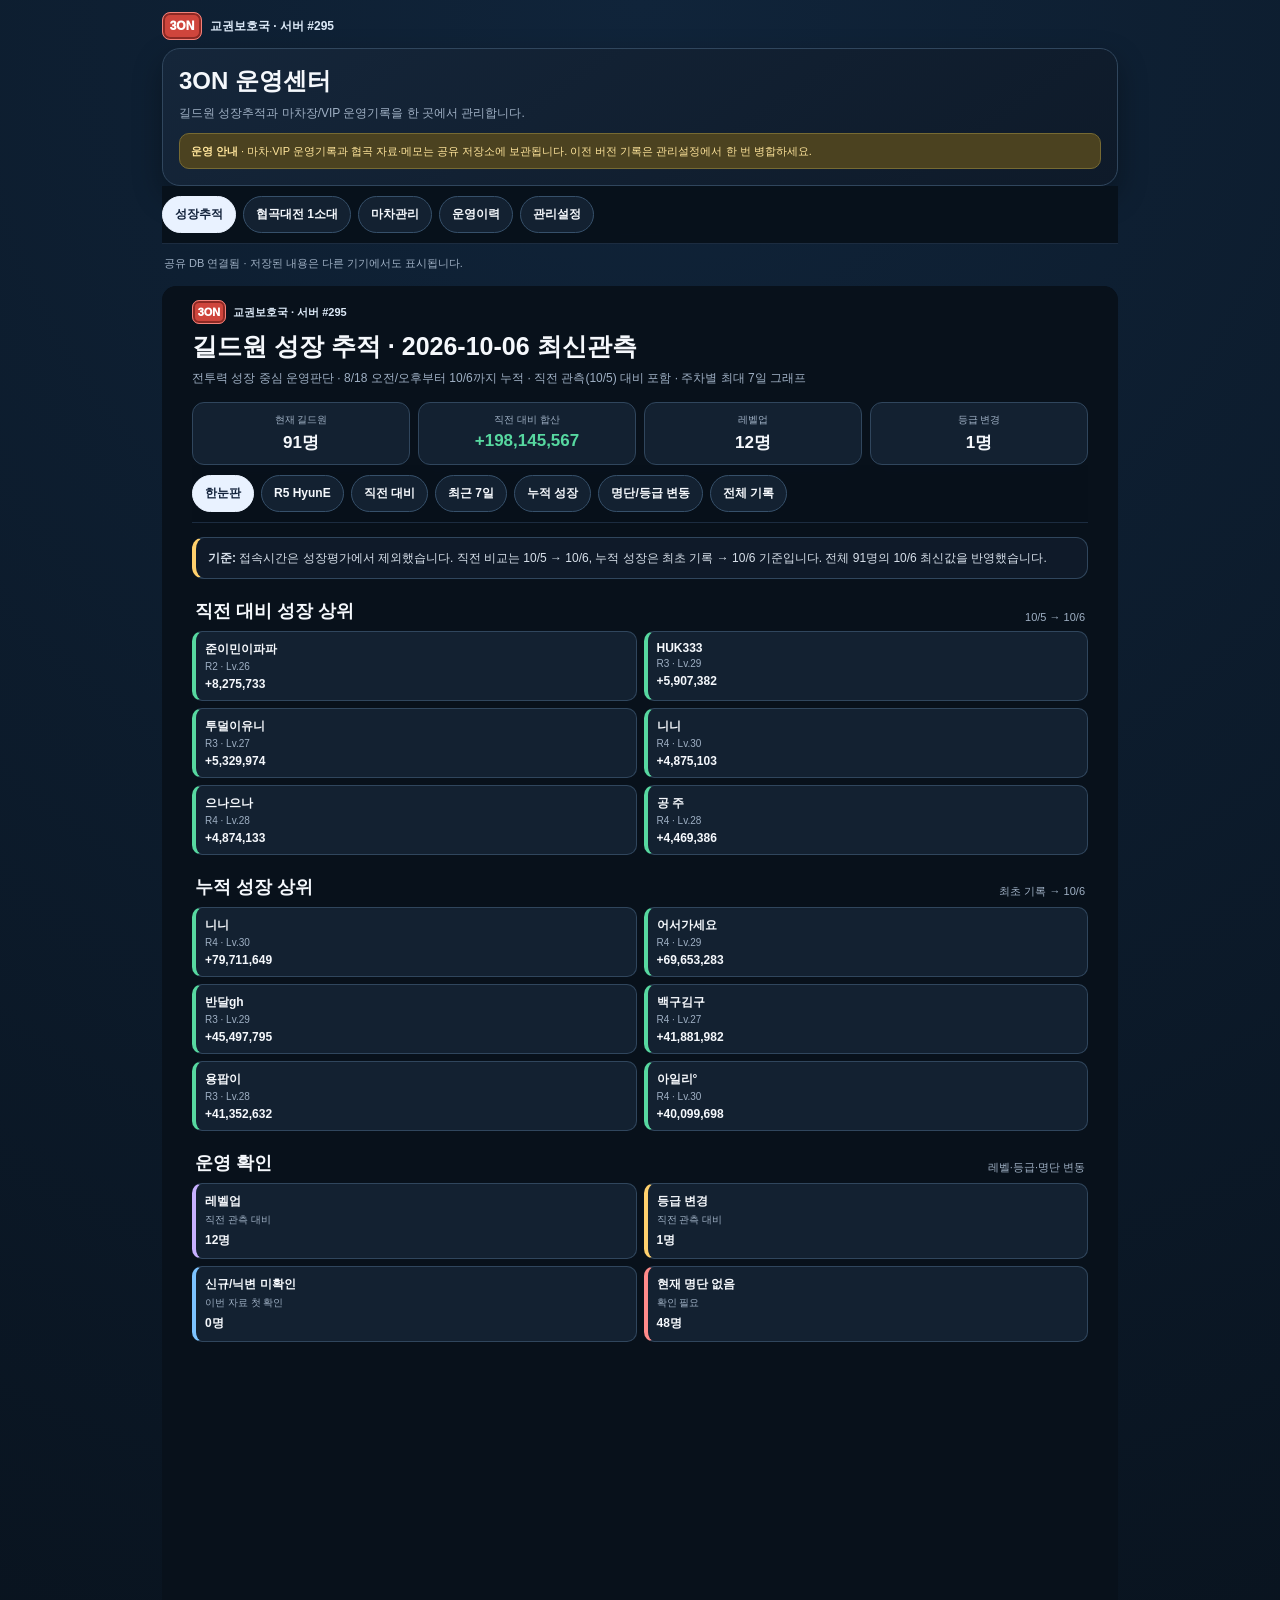
==== commit f5498bc0: "Replace account login with server-verified admin password sessions" ====
--- a/index.html
+++ b/index.html
@@ -96,7 +96,7 @@
   <div class="login-card">
     <div class="brand"><span class="logo">3ON</span><b>관리설정</b></div>
     <h2>관리자 확인</h2>
-    <p>영문, 특수문자, 숫자조합 12자리를 입력하세요</p>
+    <p>기존 관리자 비밀번호를 입력하세요</p>
     <input id="pw" type="password" placeholder="비밀번호">
     <div class="loginerr" id="loginerr"></div>
     <div class="login-actions">
@@ -156,7 +156,7 @@
   </div>
 </section>
 <section class="page" id="history"><div class="card"><div class="week-head"><div><button class="smallbtn" id="historyBackBtn" style="margin-bottom:8px">← 이전 화면</button><h2>주차별 운영이력</h2><div class="sub">월요일 00:00 기준으로 새 주차가 자동 표시되며 과거 기록은 삭제하지 않습니다.</div></div><select id="weekSelect" style="background:#0e1927;color:#fff;border:1px solid #35506a;border-radius:9px;padding:8px"></select></div><div class="scroll history-scroll" style="margin-top:10px"><table class="history-table"><thead><tr><th>날짜</th><th>마차장</th><th>구분</th><th>VIP</th><th>마차장 당시 성장정보</th><th>VIP 당시 성장정보</th><th>비고</th><th></th></tr></thead><tbody id="historyBody"></tbody></table></div></div></section>
-<section class="page" id="settings"><div class="card"><h2>공유 저장소</h2><div class="notice" id="sharedStatus" role="status">공유 자료 연결 중</div><p class="sub" id="sharedAuth">공유 자료 수정 시 관리자 계정 연결이 필요합니다.</p><div class="actions"><button class="btn primary" id="sharedConnect">관리자 계정 연결</button><button class="btn ghost" id="sharedReload">최신 자료 불러오기</button><button class="btn ghost" id="sharedDisconnect">이 기기 계정 연결 해제</button></div><p class="sub">성장추적·협곡 자료를 새 HTML로 업데이트해도 DB에 저장한 운영기록·VIP 기초값·메모는 유지됩니다. 공유 자료의 수정은 사이트 소유자 계정으로 연결한 기기에서 가능합니다. 연결은 24시간 유지되며, 저장 실패 시 입력 내용은 유지됩니다.</p><div class="actions"><button class="btn ghost" id="sharedMigrate">이 브라우저의 기존 자료 병합</button><button class="btn ghost" id="sharedExport">현재 공유 자료 백업 다운로드</button></div><p class="sub">이전 버전에서 기록한 브라우저마다 한 번씩 기존 자료를 병합하세요. 이 기기 원본을 먼저 백업하고 DB의 충돌 값은 유지합니다. 다른 기기에서 삭제했던 과거 기록이 있으면 병합 전에 확인하세요. 파일로 열었던 HTML의 자료는 해당 파일에서 백업하여 기존 복구 기능으로 가져오세요.</p><div class="formgrid"><div class="field"><label>DB 자동 백업 자료</label><select id="sharedBackupKind"><option value="carriage">마차·VIP 운영기록</option><option value="power">협곡 주차별 투력</option><option value="memos">협곡 공통 메모</option></select></div><div class="field"><label>복구 시점</label><select id="sharedBackupSelect"></select></div></div><div class="actions"><button class="btn ghost" id="sharedLoadBackups">DB 자동 백업 불러오기</button><button class="btn ghost" id="sharedRestore">선택한 DB 백업 복구</button></div><p class="sub">각 변경 직전의 DB 자료를 자동 보존합니다. 복구에도 두 번의 확인이 필요하며, 복구 전 자료도 백업합니다.</p></div><div class="card"><h2>VIP 이식·운영자료 백업</h2><div class="sub">원본 VIP 기록 기준 2026-09-22 · 추출 2026-10-07. 999회 이상은 모두 999회로 반영했습니다. 어서가세요 1000회도 999회로 반영했습니다. 신규 운행은 이 기초값에 누적됩니다. 이미 저장된 기초값은 덮어쓰지 않습니다.</div><div class="notice" id="vipAuditStatus" style="margin-top:10px"></div><div id="vipConflictList"></div><details style="margin-top:10px"><summary>닉네임 연결·미확인 자료</summary><p class="sub" id="vipIdentityPending"></p><p class="sub" id="vipNoSource"></p></details><div class="actions"><button class="btn ghost" id="exportOperations">운영자료 백업 다운로드</button><button class="btn ghost" id="exportAutoBackups">자동 백업 모음 다운로드</button></div><div class="formgrid"><div class="field"><label>이 브라우저의 자동 백업</label><select id="autoBackupSelect"></select></div><div class="field"><label>&nbsp;</label><button class="btn ghost" id="restoreAutoBackup">선택한 자동 백업 복구</button></div></div><div class="formgrid"><div class="field"><label>복구 방식</label><select id="restoreMode"><option value="merge">병합 · 현재 기록 우선</option><option value="replace">전체 복구 · 선택한 백업 기준</option></select></div><div class="field"><label>운영자료 백업 JSON 선택</label><input type="file" id="restoreOperations" accept=".json,application/json"></div></div><div class="sub">이전 HTML 자료는 백업 후 여기서 공유 DB로 병합할 수 있습니다. 아래 자동 백업 목록은 이전 버전의 이 브라우저 백업이며, 새 변경의 자동 백업은 위 공유 저장소에서 확인하세요. 병합은 동일 ID 또는 같은 날짜 충돌 시 현재 기록을 유지하며 확인자료를 내려받습니다. 자동 백업 모음 안의 raw JSON은 각 백업으로 복구할 수 있습니다.</div></div><div class="card"><h2>로테이션 기준 설정</h2><div class="sub">실제 운영 시작 시 현재 기본 순번을 어디서부터 이어갈지 지정할 수 있습니다.</div><div class="formgrid"><div class="field"><label>현재 기본 순번</label><select id="pointerSelect"></select></div><div class="field"><label>&nbsp;</label><button class="btn primary" id="applyPointer">순번 적용</button></div></div></div><div class="card danger-zone"><h2>기록 초기화</h2><div class="sub">월요일 주간 전환은 기록 삭제가 아니라 새 주차 표시입니다. 아래 버튼은 관리자가 원할 때만 사용하는 수동 초기화입니다.</div><div class="actions"><button class="btn warn" id="resetWeek">이번 주 기록 초기화</button><button class="btn danger" id="resetAll">전체 마차기록 초기화</button></div></div></section>
+<section class="page" id="settings"><div class="card"><h2>공유 저장소</h2><div class="notice" id="sharedStatus" role="status">공유 자료 연결 중</div><p class="sub" id="sharedAuth">공유 자료 수정 시 관리자 비밀번호 인증이 필요합니다.</p><div class="actions"><button class="btn ghost" id="sharedReload">최신 자료 불러오기</button><button class="btn ghost" id="sharedLogout">관리자 인증 해제</button></div><p class="sub">성장추적·협곡 자료를 새 HTML로 업데이트해도 DB에 저장한 운영기록·VIP 기초값·메모는 유지됩니다. 관리설정에서 비밀번호를 인증하면 모든 관리 기능을 사용할 수 있습니다. 비밀번호는 서버에서 확인하며 인증은 브라우저 세션에 보관되어 발급 1시간 후 만료됩니다. 저장 실패 시 입력 내용은 유지됩니다.</p><div class="actions"><button class="btn ghost" id="sharedMigrate">이 브라우저의 기존 자료 병합</button><button class="btn ghost" id="sharedExport">현재 공유 자료 백업 다운로드</button></div><div class="field" style="margin-top:10px"><label for="sharedImportFile">공유 저장소 백업 파일 병합</label><input type="file" id="sharedImportFile" accept=".json,application/json"></div><p class="sub">이전 버전에서 기록한 브라우저마다 한 번씩 기존 자료를 병합하세요. 이 기기 원본을 먼저 백업하고 DB의 충돌 값은 유지합니다. 다른 기기에서 삭제했던 과거 기록이 있으면 병합 전에 확인하세요. 파일로 열었던 HTML의 자료는 해당 파일에서 백업하여 기존 복구 기능으로 가져오세요.</p><div class="formgrid"><div class="field"><label>DB 자동 백업 자료</label><select id="sharedBackupKind"><option value="carriage">마차·VIP 운영기록</option><option value="power">협곡 주차별 투력</option><option value="memos">협곡 공통 메모</option></select></div><div class="field"><label>복구 시점</label><select id="sharedBackupSelect"></select></div></div><div class="actions"><button class="btn ghost" id="sharedLoadBackups">DB 자동 백업 불러오기</button><button class="btn ghost" id="sharedRestore">선택한 DB 백업 복구</button></div><p class="sub">각 변경 직전의 DB 자료를 자동 보존합니다. 복구에도 두 번의 확인이 필요하며, 복구 전 자료도 백업합니다.</p></div><div class="card"><h2>VIP 이식·운영자료 백업</h2><div class="sub">원본 VIP 기록 기준 2026-09-22 · 추출 2026-10-07. 999회 이상은 모두 999회로 반영했습니다. 어서가세요 1000회도 999회로 반영했습니다. 신규 운행은 이 기초값에 누적됩니다. 이미 저장된 기초값은 덮어쓰지 않습니다.</div><div class="notice" id="vipAuditStatus" style="margin-top:10px"></div><div id="vipConflictList"></div><details style="margin-top:10px"><summary>닉네임 연결·미확인 자료</summary><p class="sub" id="vipIdentityPending"></p><p class="sub" id="vipNoSource"></p></details><div class="actions"><button class="btn ghost" id="exportOperations">운영자료 백업 다운로드</button><button class="btn ghost" id="exportAutoBackups">자동 백업 모음 다운로드</button></div><div class="formgrid"><div class="field"><label>이 브라우저의 자동 백업</label><select id="autoBackupSelect"></select></div><div class="field"><label>&nbsp;</label><button class="btn ghost" id="restoreAutoBackup">선택한 자동 백업 복구</button></div></div><div class="formgrid"><div class="field"><label>복구 방식</label><select id="restoreMode"><option value="merge">병합 · 현재 기록 우선</option><option value="replace">전체 복구 · 선택한 백업 기준</option></select></div><div class="field"><label>운영자료 백업 JSON 선택</label><input type="file" id="restoreOperations" accept=".json,application/json"></div></div><div class="sub">이전 HTML 자료는 백업 후 여기서 공유 DB로 병합할 수 있습니다. 아래 자동 백업 목록은 이전 버전의 이 브라우저 백업이며, 새 변경의 자동 백업은 위 공유 저장소에서 확인하세요. 병합은 동일 ID 또는 같은 날짜 충돌 시 현재 기록을 유지하며 확인자료를 내려받습니다. 자동 백업 모음 안의 raw JSON은 각 백업으로 복구할 수 있습니다.</div></div><div class="card"><h2>로테이션 기준 설정</h2><div class="sub">실제 운영 시작 시 현재 기본 순번을 어디서부터 이어갈지 지정할 수 있습니다.</div><div class="formgrid"><div class="field"><label>현재 기본 순번</label><select id="pointerSelect"></select></div><div class="field"><label>&nbsp;</label><button class="btn primary" id="applyPointer">순번 적용</button></div></div></div><div class="card danger-zone"><h2>기록 초기화</h2><div class="sub">월요일 주간 전환은 기록 삭제가 아니라 새 주차 표시입니다. 아래 버튼은 관리자가 원할 때만 사용하는 수동 초기화입니다.</div><div class="actions"><button class="btn warn" id="resetWeek">이번 주 기록 초기화</button><button class="btn danger" id="resetAll">전체 마차기록 초기화</button></div></div></section>
 </div>
 <div class="modal" id="vipModal"><div class="modal-card"><div class="week-head"><div><h3>VIP 선택</h3><div class="sub">현재 길드원만 표시 · VIP 누적횟수 오름차순 → 성당 레벨 내림차순 → 전투력 내림차순</div></div><button class="smallbtn" id="closeVip">닫기</button></div><input id="vipSearch" placeholder="닉네임 검색" style="width:100%;margin-top:10px;background:#0e1927;border:1px solid #35506a;color:#fff;border-radius:9px;padding:9px"><div class="vipresults" id="vipResults"></div></div></div>
 <div id="appNotice" class="notice" role="alert"><div id="appNoticeText"></div><div class="actions"><button class="smallbtn" id="noticeClose">확인</button></div></div><div id="confirmModal" class="modal" role="dialog" aria-modal="true" aria-labelledby="confirmHeading"><div class="modal-card"><h3 id="confirmHeading">운영자료 변경 확인</h3><p id="confirmMessage"></p><div class="login-actions"><button class="btn ghost" id="confirmNo">취소</button><button class="btn primary" id="confirmYes">확인</button></div></div></div>
@@ -212,7 +212,7 @@
 function recordForDate(s){return state.records.find(r=>r.date===s)}
 
 let pendingAdminPush=true;
-function adminOK(){return sessionStorage.getItem('3on_admin_ok')==='1'}
+function adminOK(){return shared.authVerified&&!!sharedToken()}
 function showAdminGate(push=true){
   pendingAdminPush=push;
   const gate=document.getElementById('loginGate');
@@ -222,30 +222,52 @@
   setTimeout(()=>document.getElementById('pw').focus(),50);
 }
 function hideAdminGate(){
+  adminLoginAttempt++;
   document.getElementById('loginGate').classList.add('hide');
   document.getElementById('loginerr').textContent='';
   document.getElementById('pw').value='';
 }
+let adminExpiryTimer=null,adminLoginAttempt=0;
+function sharedEndSession(showGate=false){
+  shared.authVerified=false;clearTimeout(adminExpiryTimer);
+  sessionStorage.removeItem('3on_admin_session_v1');sessionStorage.removeItem('3on_admin_ok');
+  sharedStatus('');
+  if(showGate&&currentTab==='settings')showAdminGate(false);
+}
+function sharedArmExpiry(){
+  clearTimeout(adminExpiryTimer);
+  try{const s=JSON.parse(sessionStorage.getItem('3on_admin_session_v1')||'null');if(s)adminExpiryTimer=setTimeout(()=>{sharedEndSession(true);showNotice('관리자 인증이 만료되었습니다. 비밀번호를 다시 입력해 주세요.');},Math.max(0,s.expires-Date.now()));}catch{sharedEndSession();}
+}
+async function sharedVerifySession(){
+  if(!sharedToken()){const was=shared.authVerified;sharedEndSession(was);return false;}
+  try{const result=await sharedRequest('/api/session');if(!result.admin){sharedEndSession(true);return false;}shared.authVerified=true;sharedArmExpiry();sharedStatus('');return true;}
+  catch{shared.authVerified=false;sharedStatus('관리자 인증 상태를 확인할 수 없습니다. 공개 자료는 조회할 수 있으며 관리 작업은 인증 후 가능합니다.');return false;}
+}
+async function sharedLogout(){
+  let revoked=true;
+  try{if(sharedToken())await sharedRequest('/api/session',{method:'POST',body:JSON.stringify({action:'logout'})});}catch{revoked=false;}
+  finally{sharedEndSession();hideAdminGate();activateTab('growth',true);showNotice(revoked?'관리자 인증을 해제했습니다.': '이 브라우저의 관리자 인증을 해제했습니다. 서버 인증은 발급 1시간 후 만료됩니다.');}
+}
 function initLogin(){
-  const gate=document.getElementById('loginGate');
-  gate.classList.add('hide');
+  document.getElementById('loginGate').classList.add('hide');
   const submit=async()=>{
-    const v=document.getElementById('pw').value;
-    if(v==='2953'){
-      sessionStorage.setItem('3on_admin_ok','1');
-      hideAdminGate();
+    const field=document.getElementById('pw'),button=document.getElementById('loginBtn');
+    if(button.disabled)return;
+    const attempt=++adminLoginAttempt;button.disabled=true;document.getElementById('loginerr').textContent='관리자 인증 중…';
+    try{
+      const r=await sharedRequest('/api/session',{method:'POST',body:JSON.stringify({password:field.value})});
+      if(attempt!==adminLoginAttempt)return;
+      if(r.scheme!=='3on-password-session-v1'||!/^[a-f0-9]{64}$/.test(r.token)||!Number.isSafeInteger(r.expires)||r.expires<=Date.now())throw Error('관리자 인증 응답을 확인할 수 없습니다.');
+      sessionStorage.setItem('3on_admin_session_v1',JSON.stringify(r));shared.authVerified=true;sharedArmExpiry();hideAdminGate();sharedStatus('');
       if(canyonPendingAction){const action=canyonPendingAction;canyonPendingAction=null;activateTab('canyon',false);action();}else activateTab('settings',pendingAdminPush);
-    }else{
-      document.getElementById('loginerr').textContent='비밀번호가 올바르지 않습니다.';
-    }
+    }catch(e){if(attempt===adminLoginAttempt){document.getElementById('loginerr').textContent=e.message;field.value='';field.focus();}}
+    finally{button.disabled=false;}
   };
   document.getElementById('loginBtn').onclick=submit;
-  document.getElementById('loginCancel').onclick=async()=>{canyonPendingAction=null;hideAdminGate();if(typeof clearExitWarning==='function')clearExitWarning();};
-  document.getElementById('pw').addEventListener('keydown',e=>{
-    if(e.key==='Enter')submit();
-
-  });
-}
+  document.getElementById('loginCancel').onclick=()=>{adminLoginAttempt++;canyonPendingAction=null;hideAdminGate();clearExitWarning();};
+  document.getElementById('pw').addEventListener('keydown',e=>{if(e.key==='Enter')submit();});
+}
+
 function requestTab(tab,push=true){
   if(tab==='settings'&&!adminOK()){
     showAdminGate(push);
@@ -744,7 +766,7 @@
   const store=canyonStores[kind];if(store.error){showNotice(store.error);return;}
   const blob=new Blob([JSON.stringify({format:'3on-canyon-backup-v1',kind,exportedAt:new Date().toISOString(),data:store.data},null,2)],{type:'application/json'}),url=URL.createObjectURL(blob),a=document.createElement('a');a.href=url;a.download='3ON_협곡대전_'+kind+'_'+iso(new Date())+'.json';a.click();setTimeout(()=>URL.revokeObjectURL(url),1000);
 }
-async function canyonRestore(kind){
+async function canyonRestoreLocal(kind){
   try{
     const backup=JSON.parse(localStorage.getItem(CANYON_KEYS[kind]+'_backup')||'null');
     if(!backup||backup.format!=='3on-canyon-raw-v1'||backup.kind!==kind)throw Error('직전 자동 백업이 없습니다.');
@@ -793,17 +815,17 @@
 
 // Shared administrator data is independent of the embedded growth/release snapshots.
 const SHARED_DB_URL='https://threeon-shared-data.alswlgns2.chatgpt.site';
-const SHARED_CONNECT_HASH=typeof location!=='undefined'&&location.hash.startsWith('#db-connect=')?location.hash:'';
-const shared={ready:false,busy:false,epoch:0,docs:{},error:'공유 자료 연결 중',legacy:null,pending:null};
+const SHARED_SETTINGS_REQUESTED=typeof location!=='undefined'&&location.hash==='#settings';
+const shared={ready:false,authVerified:false,busy:false,epoch:0,docs:{},error:'공유 자료 연결 중',legacy:null,pending:null};
 const sharedClone=x=>JSON.parse(JSON.stringify(x));
-function sharedToken(){try{const x=JSON.parse(sessionStorage.getItem('3on_db_session')||'null');return x&&x.expires>Date.now()?x.token:'';}catch{return '';}}
-function sharedStatus(message){shared.error=message||'';for(const id of ['sharedStatus','sharedGlobalStatus']){const el=document.getElementById(id);if(el)el.textContent=message||'공유 DB 연결됨 · 저장된 내용은 다른 기기에서도 표시됩니다.';}const auth=document.getElementById('sharedAuth');if(auth)auth.textContent=sharedToken()?'관리자 연결됨':'공유 자료 수정 시 관리자 계정 연결이 필요합니다.';}
+function sharedToken(){try{const x=JSON.parse(sessionStorage.getItem('3on_admin_session_v1')||'null');return x&&x.scheme==='3on-password-session-v1'&&x.expires>Date.now()?x.token:'';}catch{return '';}}
+function sharedStatus(message){shared.error=message||'';for(const id of ['sharedStatus','sharedGlobalStatus']){const el=document.getElementById(id);if(el)el.textContent=message||'공유 DB 연결됨 · 저장된 내용은 다른 기기에서도 표시됩니다.';}const auth=document.getElementById('sharedAuth');if(auth)auth.textContent=adminOK()?'관리자 인증됨 · 발급 1시간 후 만료':'공유 자료 수정 시 관리설정에서 비밀번호 인증이 필요합니다.';}
 async function sharedRequest(path,options={}){
   const controller=new AbortController(),timer=setTimeout(()=>controller.abort(),20000);
   try{
     const res=await fetch(SHARED_DB_URL+path,{...options,cache:'no-store',credentials:'omit',signal:controller.signal,headers:{'Content-Type':'application/json',...(sharedToken()?{Authorization:'Bearer '+sharedToken()}:{}),...options.headers}});
     let data;try{data=await res.json();}catch{throw Error('공유 저장소 접근 권한 또는 연결 상태를 확인해 주세요.');}
-    if(!res.ok){if(res.status===401)sessionStorage.removeItem('3on_db_session');const e=Error(data.error||'공유 저장소 요청을 완료하지 못했습니다.');e.status=res.status;throw e;}return data;
+    if(!res.ok){if(res.status===401)sharedEndSession(true);const e=Error(data.error||'공유 저장소 요청을 완료하지 못했습니다.');e.status=res.status;throw e;}return data;
   }catch(e){if(e.name==='AbortError')throw Error('공유 저장소 응답 시간이 지났습니다. 작성 내용은 그대로 유지됩니다.');throw e;}finally{clearTimeout(timer);}
 }
 function sharedViewPower(data){const x=sharedClone(data);for(const w of CANYON_POWER_SEED.weeks)if(!x.weeks.some(p=>p.date===w.date))x.weeks.push(sharedClone(w));return canyonValidate('power',x);}
@@ -829,7 +851,7 @@
 }
 async function sharedWrite(kind,candidate){
   if(!shared.ready)throw Error('공유 DB 연결을 먼저 확인해 주세요. 기존 자료는 변경하지 않았습니다.');
-  if(!sharedToken())throw Error('관리설정의 「관리자 계정 연결」을 먼저 진행해 주세요. 입력 내용은 유지됩니다.');
+  if(!adminOK())throw Error('관리설정에서 관리자 비밀번호를 인증해 주세요. 입력 내용은 유지됩니다.');
   if(shared.busy)throw Error('다른 자료를 저장 중입니다. 완료 후 다시 시도해 주세요.');
   const data=kind==='carriage'?validateState(sharedClone(candidate)):canyonValidate(kind,sharedClone(candidate));
   const revision=shared.docs[kind].revision;
@@ -851,11 +873,38 @@
   catch(e){if(shared.docs.carriage)state=sharedClone(shared.docs.carriage.data);showNotice('저장하지 못했습니다. 기존 기록과 입력 내용을 유지했습니다. '+e.message);return false;}
 }
 async function canyonWrite(kind,candidate){await sharedWrite(kind,candidate);}
-function sharedDownload(){downloadJSON({schema:'3on-shared-backup-v1',exportedAt:new Date().toISOString(),documents:sharedClone(Object.values(shared.docs))},'3ON_공유DB_백업_'+iso(new Date())+'.json');}
+function sharedDownload(){if(!ensureAdmin())return;if(Object.keys(shared.docs).length!==3)return showNotice('공유 자료를 먼저 불러온 뒤 백업해 주세요.');downloadJSON({schema:'3on-shared-backup-v1',exportedAt:new Date().toISOString(),documents:sharedClone(Object.values(shared.docs))},'3ON_공유DB_백업_'+iso(new Date())+'.json');}
+async function canyonRestore(kind){
+  try{
+    if(!adminOK())throw Error('관리자 비밀번호를 먼저 인증해 주세요.');
+    const r=await sharedRequest('/api/backups?kind='+kind),b=r.backups[0];
+    if(!b)return canyonRestoreLocal(kind);
+    if(!await askConfirm((kind==='power'?'협곡 주차 자료':'협곡 메모')+'를 '+b.savedAt+' 변경 직전 DB 자료로 복구할까요? 현재 자료도 DB에 자동 백업합니다.'))return;
+    await sharedWrite(kind,b.data);canyonSelectedDate='';renderCanyon();showNotice('직전 DB 자료로 복구했습니다.');
+  }catch(e){showNotice(e.message);}
+}
+async function sharedImportFile(event){
+  const file=event.target.files[0];if(!file)return;
+  try{
+    if(!adminOK()||!shared.ready||!sharedToken())throw Error('공유 DB와 관리자 비밀번호를 먼저 인증해 주세요.');
+    const backup=JSON.parse(await file.text());if(backup.schema!=='3on-shared-backup-v1'||backup.documents?.length!==3)throw Error('공유 저장소 백업 파일을 선택해 주세요.');
+    const kinds=new Set();for(const d of backup.documents){if(!['carriage','power','memos'].includes(d.kind)||kinds.has(d.kind))throw Error('백업 자료 종류가 중복되거나 누락되었습니다.');kinds.add(d.kind);d.kind==='carriage'?validateState(d.data):canyonValidate(d.kind,d.data);}
+    localStorage.setItem('3on_shared_restore_backup_'+Date.now(),JSON.stringify(Object.values(shared.docs)));
+    if(!await askConfirm('파일의 공유 자료를 현재 DB에 병합할까요? 같은 날짜 기록·같은 사람 메모는 DB 값을 유지하고 충돌 자료는 별도 파일로 보존합니다. DB에 없는 기록은 추가하므로 이미 삭제된 기록인지 먼저 확인하세요.'))return;
+    const conflicts=[];
+    for(const d of backup.documents){let next;
+      if(d.kind==='carriage'){const r=mergeOperations(state,d.data);next=r.merged;conflicts.push(...r.conflicts);}
+      else {next=sharedClone(canyonStores[d.kind].data);if(d.kind==='power')for(const w of d.data.weeks){const old=next.weeks.find(x=>x.date===w.date);if(!old)next.weeks.push(w);else if(JSON.stringify(old.members)!==JSON.stringify(w.members))conflicts.push({kind:d.kind,date:w.date,current:old,incoming:w});}
+      else for(const [id,m] of Object.entries(d.data.members)){if(!Object.prototype.hasOwnProperty.call(next.members,id))next.members[id]=m;else if(next.members[id].text!==m.text)conflicts.push({kind:d.kind,id,current:next.members[id],incoming:m});}}
+      const current=d.kind==='carriage'?state:canyonStores[d.kind].data;if(JSON.stringify(current)!==JSON.stringify(next))await sharedWrite(d.kind,next);
+    }
+    if(conflicts.length)downloadJSON({schema:'3on-shared-import-conflicts-v1',conflicts},'3ON_공유백업_확인대상.json');renderAll();renderCanyon();showNotice('공유 백업을 병합했습니다. 충돌 '+conflicts.length+'건은 DB 값을 유지했습니다.');
+  }catch(e){showNotice('병합을 완료하지 못했습니다. 원본·변경 전 백업과 이미 저장된 자료는 유지됩니다. '+e.message);}finally{event.target.value='';}
+}
 function sharedLegacySnapshot(){const raw={};for(const key of [STORAGE_KEY,...Object.values(CANYON_KEYS)])raw[key]=localStorage.getItem(key);return {schema:'3on-device-originals-v1',savedAt:new Date().toISOString(),raw};}
 async function sharedMigrate(){
   if(!adminOK())return requestTab('settings');
-  if(!shared.ready||!sharedToken())return showNotice('공유 DB와 관리자 계정을 먼저 연결해 주세요.');
+  if(!shared.ready||!sharedToken())return showNotice('공유 DB와 관리자 비밀번호를 먼저 인증해 주세요.');
   const original=shared.legacy;if(!original)return;
   try{
     // The old keys are never overwritten by cloud sync; backup before importing from this device.
@@ -875,30 +924,8 @@
     renderAll();renderCanyon();showNotice('공유 DB 병합을 완료했습니다. 기존 기기 원본은 그대로 유지됩니다.'+(conflicts.length?' 충돌 '+conflicts.length+'건은 DB 값을 유지하고 확인 파일로 보존했습니다.':''));
   }catch(e){showNotice('이전을 완료하지 못했습니다. 이미 저장한 자료와 원본 백업은 보존됩니다. '+e.message);}
 }
-function sharedHex(bytes){return Array.from(bytes,n=>n.toString(16).padStart(2,'0')).join('');}
-async function sharedConnect(){
-  try{
-    const verifier=sharedHex(crypto.getRandomValues(new Uint8Array(32))),nonce=sharedHex(crypto.getRandomValues(new Uint8Array(32)));
-    const challenge=sharedHex(new Uint8Array(await crypto.subtle.digest('SHA-256',new TextEncoder().encode(verifier))));
-    sessionStorage.setItem('3on_db_connect',JSON.stringify({verifier,state:nonce}));
-    sessionStorage.setItem('3on_db_draft',JSON.stringify({tab:currentTab,memo:document.getElementById('memo').value,date:document.getElementById('runDate').value,leader:document.getElementById('leaderSelect').value,selectedVip,selectedVipCanonical,mode,canyonMemoId:canyonMemoMember?.id,canyonMemoText:document.getElementById('canyonMemoInput').value,canyonDate:document.getElementById('canyonDate').value,canyonText:document.getElementById('canyonPowerInput').value}));
-    location.assign(SHARED_DB_URL+'/connect?challenge='+challenge+'&state='+nonce);
-  }catch(e){showNotice('계정 연결을 시작하지 못했습니다. '+e.message);}
-}
-async function sharedFinishConnect(){
-  if(!SHARED_CONNECT_HASH)return;
-  const params=new URLSearchParams(SHARED_CONNECT_HASH.slice(1)),pending=JSON.parse(sessionStorage.getItem('3on_db_connect')||'null');
-  history.replaceState(history.state,'','#settings');
-  if(!pending||params.get('state')!==pending.state)return showNotice('관리자 연결 요청이 일치하지 않습니다. 다시 연결해 주세요.');
-  try{
-    const r=await sharedRequest('/api/session',{method:'POST',body:JSON.stringify({code:params.get('db-connect'),verifier:pending.verifier})});
-    sessionStorage.setItem('3on_db_session',JSON.stringify(r));sessionStorage.removeItem('3on_db_connect');sessionStorage.setItem('3on_admin_ok','1');
-    await sharedRefresh(true);activateTab('settings',false);sharedStatus('');showNotice('관리자 계정을 연결했습니다. 공유 DB에 저장할 수 있습니다.');
-    const d=JSON.parse(sessionStorage.getItem('3on_db_draft')||'null');if(d){mode=d.mode;selectedVip=d.selectedVip||'';selectedVipCanonical=d.selectedVipCanonical||'';document.getElementById('memo').value=d.memo||'';document.getElementById('runDate').value=d.date||'';renderForm();document.getElementById('leaderSelect').value=d.leader||'';document.getElementById('canyonDate').value=d.canyonDate||'';document.getElementById('canyonPowerInput').value=d.canyonText||'';if(d.canyonMemoId){const m=canyonStores.power.data.weeks.flatMap(w=>w.members).find(m=>m.id===d.canyonMemoId);if(m){activateTab('canyon',false);canyonOpenMemo(m);document.getElementById('canyonMemoInput').value=d.canyonMemoText||'';}}sessionStorage.removeItem('3on_db_draft');}
-  }catch(e){showNotice('관리자 연결을 완료하지 못했습니다. '+e.message);}
-}
 async function sharedBackups(){
-  if(!sharedToken())return showNotice('관리자 계정을 먼저 연결해 주세요.');
+  if(!adminOK())return showNotice('관리자 비밀번호를 먼저 인증해 주세요.');
   try{
     const kind=document.getElementById('sharedBackupKind').value,r=await sharedRequest('/api/backups?kind='+kind);shared.backups=r.backups;
     const select=document.getElementById('sharedBackupSelect');select.replaceChildren();for(const b of r.backups){const o=document.createElement('option');o.value=b.id;o.textContent=new Date(b.savedAt).toLocaleString('ko-KR')+' · 변경 전 '+b.revision+'판';select.append(o);}showNotice(r.backups.length?'DB 자동 백업을 불러왔습니다.':'아직 해당 자료의 변경 전 DB 백업이 없습니다.');
@@ -911,15 +938,16 @@
 }
 async function initShared(){
   shared.legacy=sharedLegacySnapshot();
-  document.getElementById('sharedConnect').onclick=sharedConnect;
+  const settingsRequested=SHARED_SETTINGS_REQUESTED;sessionStorage.removeItem('3on_admin_ok');
   document.getElementById('sharedReload').onclick=async()=>{if(sharedDraftOpen()&&!await askConfirm('작성 중인 입력은 유지하고 목록·기초 자료를 최신 DB 값으로 불러올까요?'))return;await sharedRefresh(true);};
   document.getElementById('sharedMigrate').onclick=sharedMigrate;document.getElementById('sharedExport').onclick=sharedDownload;
+  document.getElementById('sharedImportFile').onchange=sharedImportFile;
   document.getElementById('sharedLoadBackups').onclick=sharedBackups;document.getElementById('sharedRestore').onclick=sharedRestore;
-  document.getElementById('sharedDisconnect').onclick=()=>{sessionStorage.removeItem('3on_db_session');sharedStatus('');showNotice('이 기기의 관리자 계정 연결을 해제했습니다.');};
+  document.getElementById('sharedLogout').onclick=sharedLogout;
   try{const cache=JSON.parse(localStorage.getItem('3on_shared_cache_v1')||'null');if(cache?.documents?.length===3){for(const d of cache.documents)sharedApply(d);renderAll();renderCanyon();}}catch{}
-  await sharedRefresh(true);await sharedFinishConnect();
-  window.addEventListener('focus',()=>sharedRefresh());document.addEventListener('visibilitychange',()=>{if(!document.hidden)sharedRefresh();});
-  setInterval(()=>{if(!document.hidden)sharedRefresh();},30000);
+  await sharedRefresh(true);await sharedVerifySession();if(settingsRequested){if(adminOK())activateTab('settings',false);else showAdminGate(false);}
+  window.addEventListener('focus',()=>{sharedVerifySession();sharedRefresh();});document.addEventListener('visibilitychange',()=>{if(!document.hidden){sharedVerifySession();sharedRefresh();}});
+  setInterval(()=>{if(!document.hidden){if(shared.authVerified&&!sharedToken())sharedEndSession(true);sharedRefresh();}},30000);
 }
 
 bindPageDialogs();initLogin();initGrowthFrame();initAppHistory();bind();bindVipMaintenance();bindProduction();renderAll();bindCanyon();initShared();
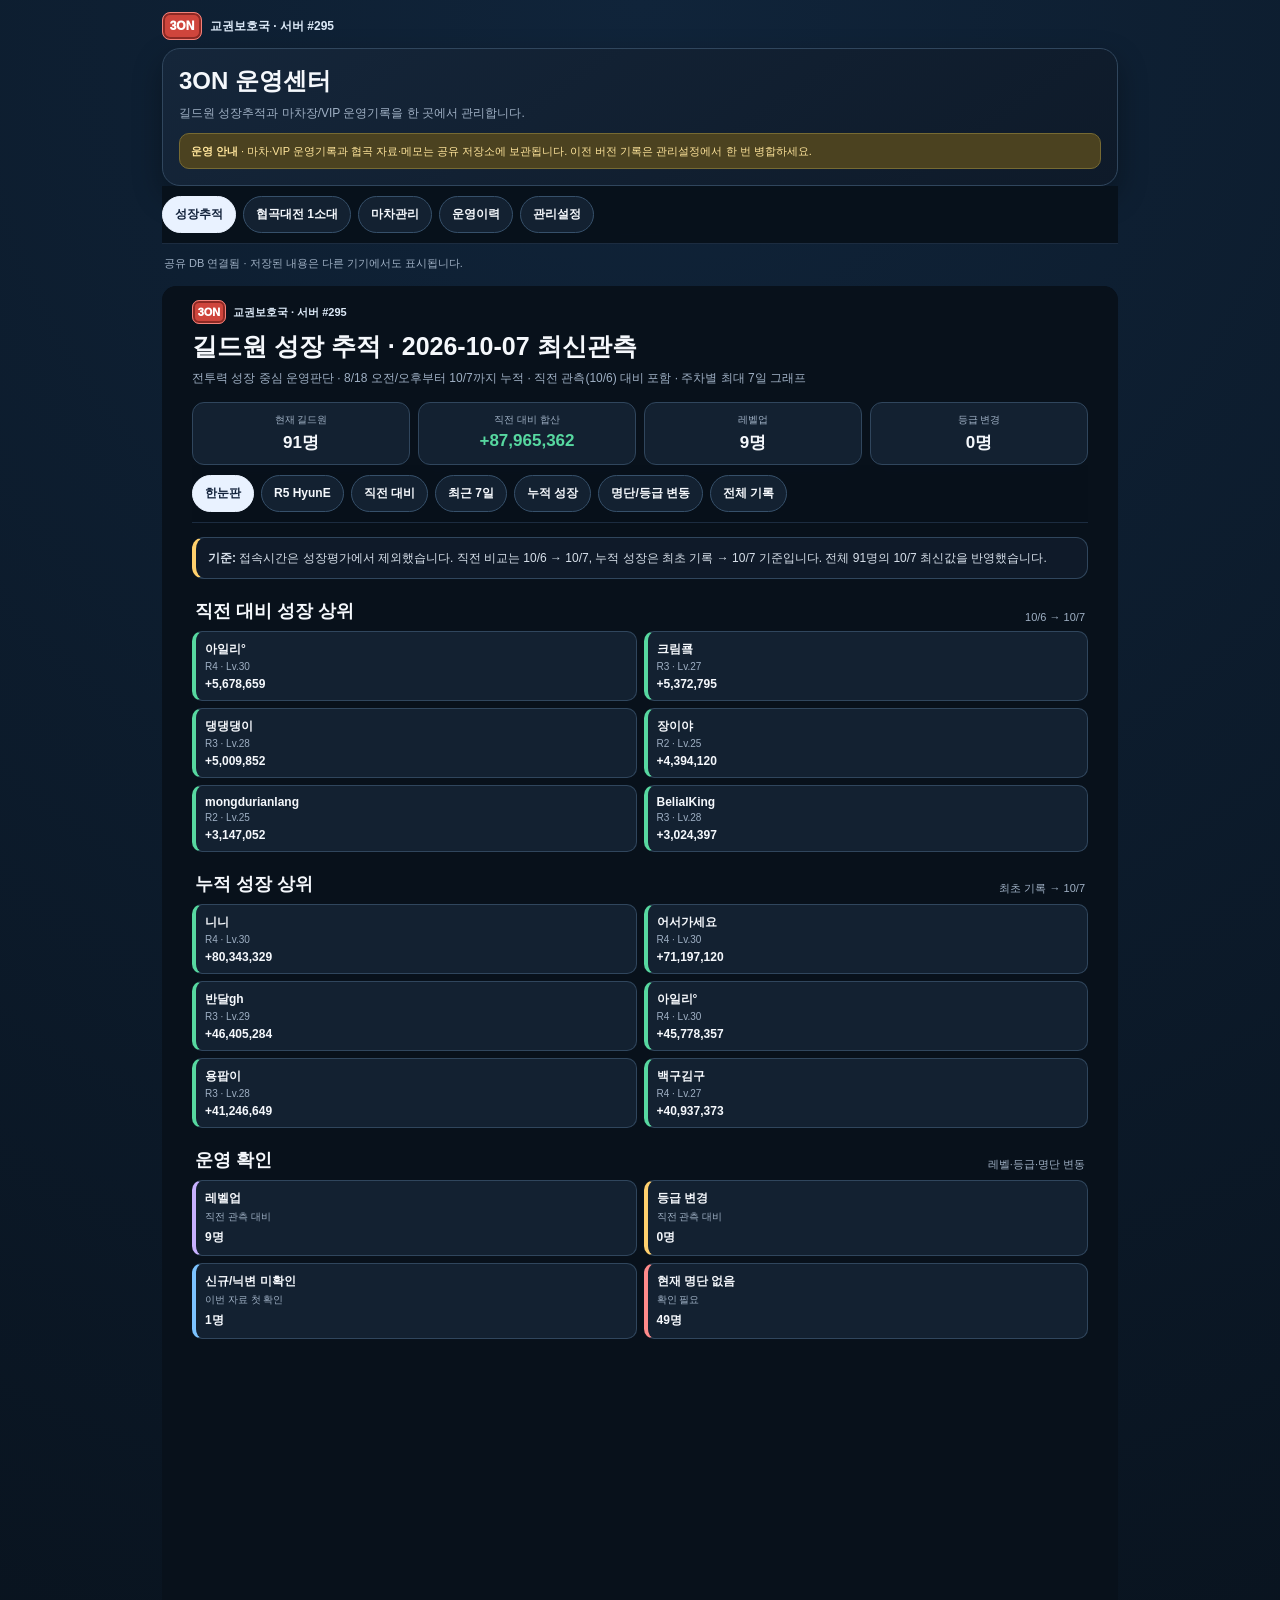
==== commit af41d80f: "Publish verified October 7 guild operations center Replace index.html with the reviewed index_2026-1" ====
--- a/index.html
+++ b/index.html
@@ -90,7 +90,7 @@
 <style>.split{grid-template-columns:minmax(0,1fr)}.split>.card{min-width:0;width:100%}.field{min-width:0}.vip-main b{overflow-wrap:anywhere}.viprow{min-width:0}.day .state{overflow-wrap:anywhere}</style><style>#appNotice{display:none;position:fixed;left:50%;bottom:20px;transform:translateX(-50%);width:min(92vw,520px);z-index:250;background:#172a40;box-shadow:0 8px 30px #0009}#appNotice.show{display:block}#appNotice .actions{justify-content:flex-end}#confirmModal{z-index:240}#confirmMessage{white-space:pre-wrap;overflow-wrap:anywhere;line-height:1.6}</style><style>#canyon [hidden],#canyonDataModal [hidden]{display:none!important}
 .canyon-toolbar{max-width:300px;margin:16px 0}.canyon-line{display:grid;grid-template-columns:58px minmax(0,1fr) 125px 55px;gap:10px;align-items:center;min-width:0}.canyon-head{color:var(--muted);font-size:11px;padding:10px}.canyon-entry{background:#0e1927;border:1px solid #294158;border-radius:11px;margin:7px 0;overflow:hidden}.canyon-entry .canyon-line{padding:12px 10px;font-size:13px}.canyon-rank{font-size:11px;font-weight:800;white-space:nowrap}.canyon-name{font-weight:900;overflow-wrap:anywhere;line-height:1.4}.canyon-power{text-align:right;font-variant-numeric:tabular-nums;white-space:nowrap;font-weight:800}.canyon-head span:nth-child(3){text-align:right}.canyon-memo{padding:10px 12px;border-top:1px solid #294158;color:#d8e1eb;white-space:pre-wrap;overflow-wrap:anywhere;font-size:12px;line-height:1.6}.canyon-empty{padding:35px 12px;text-align:center;color:var(--muted);line-height:1.8;font-size:13px}.canyon-entry .smallbtn{min-height:36px;padding:7px 8px}.canyon-gold{color:#ffd06d}.canyon-silver{color:#d4dfec}.canyon-bronze{color:#d8ad86}#canyon>details summary{font-size:13px;font-weight:800;cursor:pointer}#canyonMemoModal,#canyonDataModal{z-index:180}#canyonMemoInput{max-height:45vh}#canyonWarning{margin:10px 0}
 @media(max-width:430px){.canyon-line{grid-template-columns:36px minmax(0,1fr) 98px 44px;gap:6px}.canyon-entry .canyon-line{padding:10px 7px;font-size:11px}.canyon-head{padding:8px 7px;font-size:10px}.canyon-rank{font-size:10px}.canyon-entry .smallbtn{font-size:10px;padding:6px}.canyon-memo{font-size:11px}.canyon-rank .medal{display:none}}
-</style></head>
+</style><style>.next-base-kpi{border-color:var(--green)!important;box-shadow:0 0 0 1px rgba(87,216,160,.18),0 0 14px rgba(87,216,160,.10)}</style></head>
 <body>
 <div class="login hide" id="loginGate">
   <div class="login-card">
@@ -152,7 +152,7 @@
 <div class="sub" id="sharedGlobalStatus" role="status" style="padding:6px 2px;overflow-wrap:anywhere">공유 자료 연결 중</div><section class="page active" id="growth">
   <div class="growth-frame-wrap">
     <iframe id="growthFrame" title="3ON 길드원 성장추적"></iframe>
-    <script type="text/plain" id="growthPayload">[base64]/[base64]/[base64]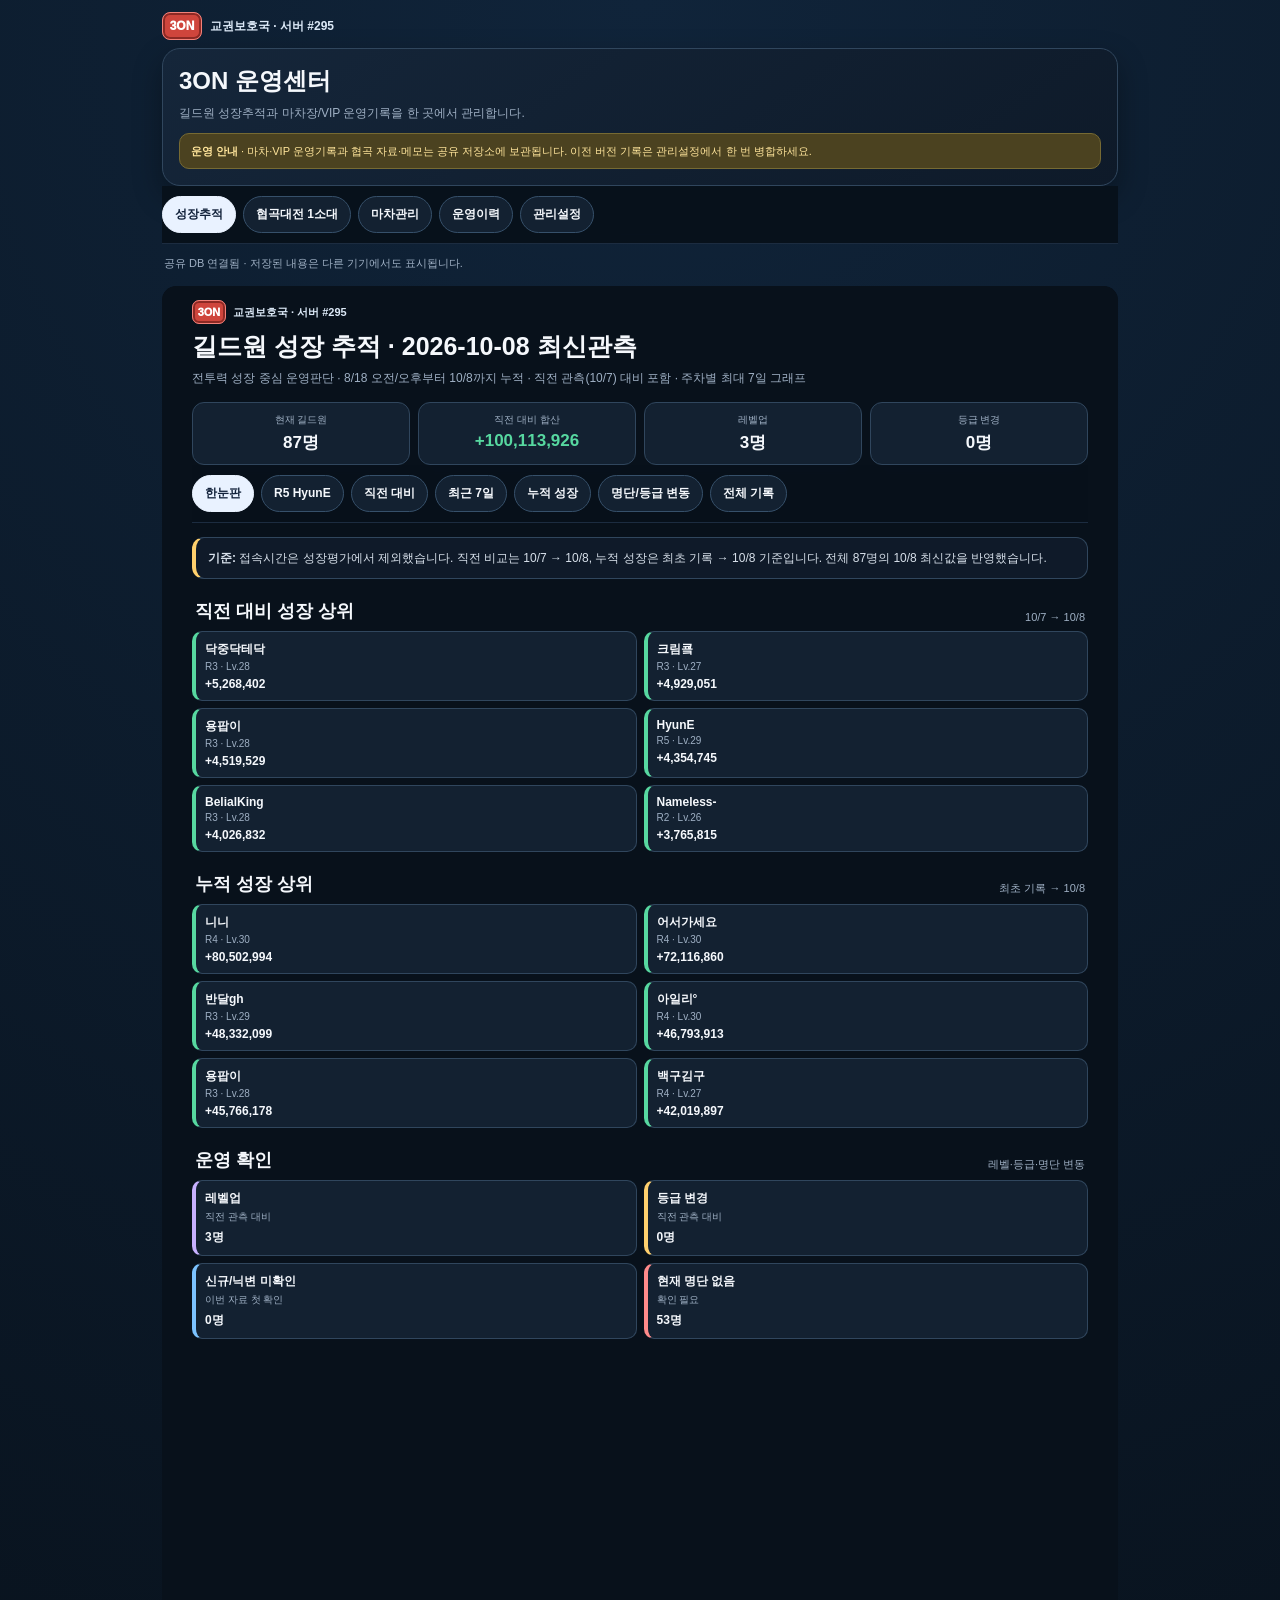
==== commit 1bc77808: "Update October 8 guild growth and independent carriage leader/VIP selection" ====
--- a/index.html
+++ b/index.html
@@ -90,7 +90,14 @@
 <style>.split{grid-template-columns:minmax(0,1fr)}.split>.card{min-width:0;width:100%}.field{min-width:0}.vip-main b{overflow-wrap:anywhere}.viprow{min-width:0}.day .state{overflow-wrap:anywhere}</style><style>#appNotice{display:none;position:fixed;left:50%;bottom:20px;transform:translateX(-50%);width:min(92vw,520px);z-index:250;background:#172a40;box-shadow:0 8px 30px #0009}#appNotice.show{display:block}#appNotice .actions{justify-content:flex-end}#confirmModal{z-index:240}#confirmMessage{white-space:pre-wrap;overflow-wrap:anywhere;line-height:1.6}</style><style>#canyon [hidden],#canyonDataModal [hidden]{display:none!important}
 .canyon-toolbar{max-width:300px;margin:16px 0}.canyon-line{display:grid;grid-template-columns:58px minmax(0,1fr) 125px 55px;gap:10px;align-items:center;min-width:0}.canyon-head{color:var(--muted);font-size:11px;padding:10px}.canyon-entry{background:#0e1927;border:1px solid #294158;border-radius:11px;margin:7px 0;overflow:hidden}.canyon-entry .canyon-line{padding:12px 10px;font-size:13px}.canyon-rank{font-size:11px;font-weight:800;white-space:nowrap}.canyon-name{font-weight:900;overflow-wrap:anywhere;line-height:1.4}.canyon-power{text-align:right;font-variant-numeric:tabular-nums;white-space:nowrap;font-weight:800}.canyon-head span:nth-child(3){text-align:right}.canyon-memo{padding:10px 12px;border-top:1px solid #294158;color:#d8e1eb;white-space:pre-wrap;overflow-wrap:anywhere;font-size:12px;line-height:1.6}.canyon-empty{padding:35px 12px;text-align:center;color:var(--muted);line-height:1.8;font-size:13px}.canyon-entry .smallbtn{min-height:36px;padding:7px 8px}.canyon-gold{color:#ffd06d}.canyon-silver{color:#d4dfec}.canyon-bronze{color:#d8ad86}#canyon>details summary{font-size:13px;font-weight:800;cursor:pointer}#canyonMemoModal,#canyonDataModal{z-index:180}#canyonMemoInput{max-height:45vh}#canyonWarning{margin:10px 0}
 @media(max-width:430px){.canyon-line{grid-template-columns:36px minmax(0,1fr) 98px 44px;gap:6px}.canyon-entry .canyon-line{padding:10px 7px;font-size:11px}.canyon-head{padding:8px 7px;font-size:10px}.canyon-rank{font-size:10px}.canyon-entry .smallbtn{font-size:10px;padding:6px}.canyon-memo{font-size:11px}.canyon-rank .medal{display:none}}
-</style><style>.next-base-kpi{border-color:var(--green)!important;box-shadow:0 0 0 1px rgba(87,216,160,.18),0 0 14px rgba(87,216,160,.10)}</style></head>
+</style><style>.next-base-kpi{border-color:var(--green)!important;box-shadow:0 0 0 1px rgba(87,216,160,.18),0 0 14px rgba(87,216,160,.10)}</style><style>
+.viprow .vip-actions{display:grid;justify-items:end;gap:6px}
+.vip-pick-buttons{display:flex;gap:6px}
+.vip-pick-buttons .smallbtn{min-width:52px;white-space:nowrap;padding:7px 9px}
+.vip-main b{overflow-wrap:anywhere}
+#vipModal #closeVip{flex-shrink:0;white-space:nowrap}
+#carriage .rotations{grid-template-columns:minmax(0,1fr)}
+</style></head>
 <body>
 <div class="login hide" id="loginGate">
   <div class="login-card">
@@ -116,15 +123,15 @@
   <div class="card today"><h2>오늘의 마차 운영</h2><div class="sub" id="todaySub"></div><div class="today-grid"><div class="today-box"><span>추천 마차장</span><b id="recommendedLeader">-</b></div><div class="today-box"><span>오늘 VIP</span><b id="todayVip">미지정</b></div></div><div class="nextline" id="nextLine"></div></div>
   <div class="card"><div class="week-head"><div><h3>이번 주 7회 현황</h3><div class="sub" id="weekRange"></div></div><span class="pill" id="weekCount">0 / 7</span></div><div class="days" id="weekDays"></div></div>
 </div>
-<div class="card"><h2>마차 운행 등록</h2><div class="sub">기본 로테이션은 지정 순서대로 진행하며, 중간투입은 기본 순번을 넘기지 않습니다.</div><div class="modebar" style="margin-top:10px"><button class="active" data-mode="base">기본 로테이션</button><button data-mode="insert">중간 투입</button></div><div class="formgrid"><div class="field"><label>운행일</label><input id="runDate" type="date"></div><div class="field"><label>마차장</label><select id="leaderSelect"></select></div><div class="field"><label>VIP 탑승객</label><input id="vipDisplay" readonly placeholder="VIP를 선택하세요"></div><div class="field"><label>&nbsp;</label><button class="btn ghost" id="pickVipBtn">길드원에서 VIP 선택</button></div><div class="field full"><label>비고</label><textarea id="memo" placeholder="필요할 때만 작성"></textarea></div></div><div class="preview" id="savePreview"></div><div class="actions"><button class="btn green" id="saveRun">운행 완료 저장</button><button class="btn ghost" id="clearForm">입력 초기화</button></div></div>
-<div class="rotations"><div class="card"><h3>기본 로테이션</h3><div class="sub">주차가 바뀌어도 기본 순서는 계속 이어집니다.</div><div class="route" id="baseRoute"></div></div><div class="card"><h3>중간투입 후보</h3><div class="sub">필요할 때 기본 순번 사이에 넣어 사용합니다.</div><div class="route" id="insertRoute"></div></div></div>
+<div class="card"><h2>마차 운행 등록</h2><div class="sub">기본 추천으로 저장하면 순번이 진행됩니다. 길드원에서 마차장을 직접 선택하면 기본 순번은 유지됩니다.</div><div class="modebar" style="margin-top:10px"><button class="active" data-mode="base">기본 추천으로 복귀</button></div><div class="formgrid"><div class="field"><label>운행일</label><input id="runDate" type="date"></div><div class="field"><label>마차장</label><select id="leaderSelect"></select></div><div class="field"><label>VIP 탑승객</label><input id="vipDisplay" readonly placeholder="VIP를 선택하세요"></div><div class="field"><label>&nbsp;</label><button class="btn ghost" id="pickVipBtn">길드원에서 마차장 / VIP 선택</button></div><div class="field full"><label>비고</label><textarea id="memo" placeholder="필요할 때만 작성"></textarea></div></div><div class="preview" id="savePreview"></div><div class="actions"><button class="btn green" id="saveRun">운행 완료 저장</button><button class="btn ghost" id="clearForm">입력 초기화</button></div></div>
+<div class="rotations"><div class="card"><h3>기본 로테이션</h3><div class="sub">주차가 바뀌어도 기본 순서는 계속 이어집니다.</div><div class="route" id="baseRoute"></div></div></div>
 <div class="card person-card" id="selectedMemberCard"></div>
 </section>
 <section class="page" id="canyon">
   <div class="card">
     <h2>협곡대전 1소대</h2>
-    <div class="sub">목요일 1소대 자료의 투력으로 순위를 표시합니다. 메모는 주차가 바뀌어도 유지됩니다.</div>
-    <div class="canyon-toolbar field"><label for="canyonWeek">목요일 자료</label><select id="canyonWeek"></select></div>
+    <div class="sub">협곡대전 1소대 확인 자료의 투력으로 순위를 표시합니다. 메모는 자료 날짜가 바뀌어도 유지됩니다.</div>
+    <div class="canyon-toolbar field"><label for="canyonWeek">협곡대전 자료</label><select id="canyonWeek"></select></div>
     <div class="notice" id="canyonWarning" hidden></div>
     <div class="notice" id="canyonExample" hidden>예시 데이터 · 기능 검수 전용 · 실제 1소대 자료가 아닙니다.</div>
     <div class="canyon-head canyon-line" aria-hidden="true"><span>순위</span><span>닉네임</span><span>투력</span><span>메모</span></div>
@@ -133,7 +140,7 @@
   </div>
   <details class="card"><summary>1소대 자료 관리</summary>
     <div class="sub">스크린샷에서 확인한 닉네임·투력만 등록합니다. 일반 성장추적 투력은 가져오지 않습니다. 자료 등록과 메모 변경에는 관리자 인증이 필요합니다.</div>
-    <div class="actions"><button class="btn ghost" id="canyonAddWeek">목요일 자료 등록</button><button class="btn ghost" id="canyonExportPower">주차 자료 백업</button><button class="btn ghost" id="canyonExportMemos">메모 백업</button><button class="btn ghost" id="canyonImport">백업 병합</button></div>
+    <div class="actions"><button class="btn ghost" id="canyonAddWeek">협곡대전 명단 등록</button><button class="btn ghost" id="canyonExportPower">명단 자료 백업</button><button class="btn ghost" id="canyonExportMemos">메모 백업</button><button class="btn ghost" id="canyonImport">백업 병합</button></div>
     <div class="actions"><button class="smallbtn" id="canyonRestorePower">직전 주차 자료 복구</button><button class="smallbtn" id="canyonRestoreMemos">직전 메모 복구</button></div>
     <div class="sub">변경 전 자료는 자동 백업합니다. 기존 마차/VIP 저장자료는 변경하지 않습니다.</div>
   </details>
@@ -143,8 +150,8 @@
   <div class="sub">빈 내용으로 확인하면 메모를 삭제합니다.</div><div class="login-actions"><button class="btn ghost" id="canyonMemoCancel">취소</button><button class="btn primary" id="canyonMemoSave">확인</button></div>
 </div></div>
 <div id="canyonDataModal" class="modal" role="dialog" aria-modal="true" aria-labelledby="canyonDataTitle"><div class="modal-card">
-  <h3 id="canyonDataTitle">목요일 자료 등록</h3>
-  <div id="canyonWeekFields" class="field" style="margin-top:12px"><label for="canyonDate">자료 날짜 · 목요일</label><input id="canyonDate" type="date"><label for="canyonPowerInput">한 줄에 닉네임 | 투력</label><textarea id="canyonPowerInput" rows="8" placeholder="스크린샷에서 확인한 자료를 입력하세요"></textarea><div class="sub">투력의 쉼표는 허용합니다. 닉네임은 확인된 변경정보만 연결하며, 미등록 닉네임은 별도 인물로 보존합니다.</div></div>
+  <h3 id="canyonDataTitle">협곡대전 명단 등록</h3>
+  <div id="canyonWeekFields" class="field" style="margin-top:12px"><label for="canyonDate">명단 기준일</label><input id="canyonDate" type="date"><label for="canyonPowerInput">한 줄에 닉네임 | 투력</label><textarea id="canyonPowerInput" rows="8" placeholder="스크린샷에서 확인한 자료를 입력하세요"></textarea><div class="sub">투력의 쉼표는 허용합니다. 닉네임은 확인된 변경정보만 연결하며, 미등록 닉네임은 별도 인물로 보존합니다.</div></div>
   <div id="canyonBackupFields" class="field" style="margin-top:12px" hidden><label for="canyonRestoreMode">복구 방식</label><select id="canyonRestoreMode"><option value="merge">병합 · 기존 자료 보존</option><option value="replace">전체 복구 · 이 백업의 해당 자료로 교체</option></select><label for="canyonBackupInput">백업 JSON 내용을 붙여 넣으세요</label><textarea id="canyonBackupInput" rows="10"></textarea><div class="sub">병합은 기존 주차와 충돌하면 저장하지 않습니다. 메모는 더 최근 수정본만 적용합니다. 전체 복구는 주차 또는 메모 중 선택한 백업 종류만 교체하며 변경 전 자료를 자동 백업합니다.</div></div>
   <div class="login-actions"><button class="btn ghost" id="canyonDataCancel">취소</button><button class="btn primary" id="canyonDataSave">확인</button></div>
 </div></div>
@@ -152,16 +159,16 @@
 <div class="sub" id="sharedGlobalStatus" role="status" style="padding:6px 2px;overflow-wrap:anywhere">공유 자료 연결 중</div><section class="page active" id="growth">
   <div class="growth-frame-wrap">
     <iframe id="growthFrame" title="3ON 길드원 성장추적"></iframe>
-    <script type="text/plain" id="growthPayload">[base64]/[base64]/[base64]/[base64]/[base64]/0YLQvtGA0JTRg9GIIiwiZGlzcGxheU5hbWUiOiLQodC60YPQu9GM0L/[base64]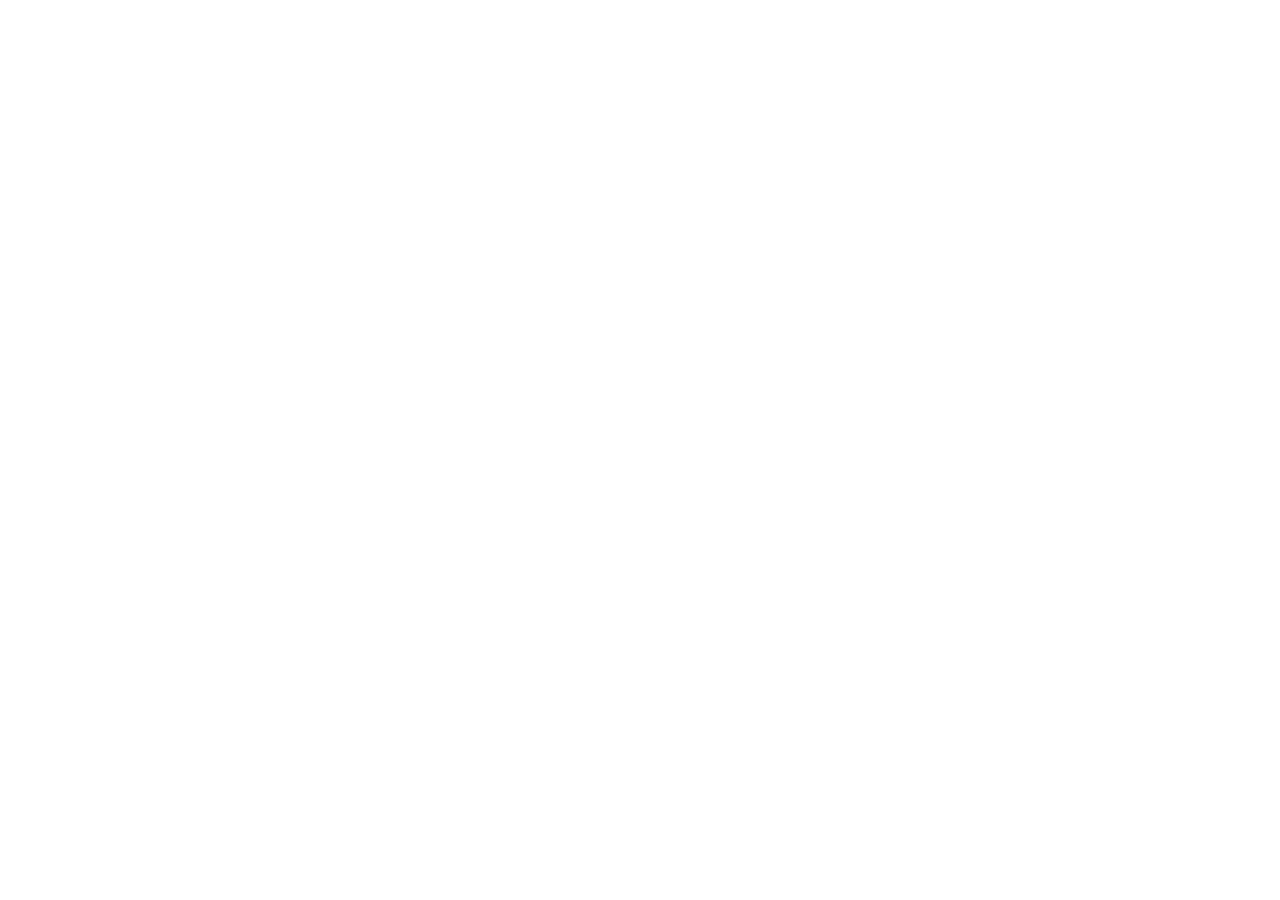
==== commit e842a2d7: "Promote verified 2.2.1 Production frontend" ====
--- a/index.html
+++ b/index.html
@@ -2,981 +2,17 @@
 <html lang="ko">
 <head>
 <meta charset="utf-8">
-<meta name="viewport" content="width=device-width,initial-scale=1,viewport-fit=cover">
-<title>#295서버 3ON 교권보호국 · 3ON 운영센터</title>
-<style>
-:root{--bg:#08111b;--panel:#132131;--panel2:#1b2c3f;--line:#30465d;--text:#f5f8fc;--muted:#9fb0c4;--green:#57d8a0;--blue:#7cc3ff;--red:#ff8a8a;--yellow:#ffd06d;--purple:#c7b0ff;--orange:#ffad66}
-*{box-sizing:border-box}html{scroll-behavior:smooth}body{margin:0;background:radial-gradient(circle at top,#10243a 0,#08111b 42%,#06101a 100%);color:var(--text);font-family:-apple-system,BlinkMacSystemFont,"Noto Sans KR","Malgun Gothic",sans-serif}button,input,select,textarea{font:inherit}.wrap{max-width:980px;margin:0 auto;padding:12px 12px 80px}.brand{display:flex;align-items:center;gap:8px;color:#dce9f7;font-size:12px;margin-bottom:8px}.logo{display:grid;place-items:center;width:40px;height:28px;border-radius:8px;background:#cf453c;border:1px solid #f38179;box-shadow:inset 0 0 0 2px #8d2924;color:#fff;font-weight:1000}.hero{border:1px solid var(--line);background:linear-gradient(145deg,#15263a,#0e1a29);border-radius:18px;padding:16px;box-shadow:0 12px 30px #0005}.hero h1{margin:0;font-size:24px}.hero p{margin:7px 0 0;color:var(--muted);font-size:12px;line-height:1.55}.proto{margin-top:10px;background:#4b4220;color:#ffe59b;border:1px solid #766a33;border-radius:10px;padding:9px 11px;font-size:11px;line-height:1.5}.tabs{position:sticky;top:0;z-index:30;display:flex;gap:7px;overflow:auto;padding:10px 0;background:rgba(8,17,27,.95);backdrop-filter:blur(8px);border-bottom:1px solid #1c2c40}.tabs button{flex:0 0 auto;border:1px solid #36506a;background:var(--panel);color:var(--text);border-radius:999px;padding:9px 12px;font-weight:900;font-size:12px}.tabs button.active{background:#e9f2ff;color:#102039;border-color:#e9f2ff}.page{display:none}.page.active{display:block}.kpis{display:grid;grid-template-columns:repeat(4,1fr);gap:8px;margin:14px 0}.kpi{background:var(--panel);border:1px solid var(--line);border-radius:13px;padding:11px;text-align:center}.kpi span{display:block;color:var(--muted);font-size:10px}.kpi b{display:block;margin-top:4px;font-size:17px}.card{background:var(--panel);border:1px solid var(--line);border-radius:14px;padding:13px;margin:10px 0}.card h2,.card h3{margin:0}.card h2{font-size:18px}.card h3{font-size:14px}.sub{color:var(--muted);font-size:11px;margin-top:5px;line-height:1.5}.split{display:grid;grid-template-columns:1.2fr .8fr;gap:10px}.today{border-color:#5e7690;background:linear-gradient(145deg,#172a40,#101c2a)}.today-grid{display:grid;grid-template-columns:1fr 1fr;gap:8px;margin-top:12px}.today-box{background:#0e1927;border:1px solid #294158;border-radius:12px;padding:11px}.today-box span{display:block;color:var(--muted);font-size:10px}.today-box b{display:block;margin-top:4px;font-size:18px}.nextline{margin-top:10px;color:#cfe1f4;font-size:12px}.week-head{display:flex;justify-content:space-between;gap:8px;align-items:center}.week-head button,.smallbtn{border:1px solid #3b5874;background:#112234;color:#dceafa;border-radius:9px;padding:7px 9px;font-size:11px;font-weight:800}.days{display:grid;grid-template-columns:repeat(7,1fr);gap:6px;margin-top:10px}.day{background:#101c2a;border:1px solid #294158;border-radius:10px;padding:8px 4px;text-align:center;min-height:70px}.day .dow{font-size:10px;color:var(--muted)}.day .date{font-size:11px;font-weight:900;margin-top:3px}.day .state{font-size:9px;margin-top:7px;line-height:1.35}.day.done{border-color:#2c6a52;background:#11271f}.day.todaymark{outline:2px solid #5e8ab4}.day.missing{border-color:#6a5b2c}.pill{display:inline-block;border-radius:999px;padding:4px 7px;font-size:9px;font-weight:900;background:#28415b;color:#cde6ff}.pill.good{background:#17362a;color:#8ef0c1}.pill.warn{background:#4b4220;color:#ffe59b}.pill.bad{background:#432023;color:#ffaeae}.formgrid{display:grid;grid-template-columns:repeat(2,1fr);gap:8px;margin-top:11px}.field{display:grid;gap:5px}.field label{font-size:10px;color:var(--muted)}.field input,.field select,.field textarea{width:100%;background:#0e1927;border:1px solid #35506a;color:var(--text);border-radius:9px;padding:9px 10px;outline:none}.field textarea{min-height:76px;resize:vertical}.full{grid-column:1/-1}.modebar{display:flex;gap:7px;flex-wrap:wrap}.modebar button{border:1px solid #3b5874;background:#112234;color:#dceafa;border-radius:999px;padding:8px 10px;font-size:11px;font-weight:800}.modebar button.active{background:#dbeeff;color:#0d2136;border-color:#dbeeff}.preview{background:#0f1a29;border:1px solid var(--line);border-radius:11px;padding:10px;margin-top:10px;font-size:11px;line-height:1.6}.actions{display:flex;gap:7px;flex-wrap:wrap;margin-top:10px}.btn{border:0;border-radius:10px;padding:10px 12px;font-weight:900;font-size:12px;cursor:pointer}.btn.primary{background:#dbeeff;color:#0d2136}.btn.green{background:#2f795d;color:#fff}.btn.warn{background:#795f2f;color:#fff}.btn.danger{background:#7d3737;color:#fff}.btn.ghost{background:#182b3d;color:#dceafa;border:1px solid #35506a}.rotations{display:grid;grid-template-columns:1fr 1fr;gap:10px}.route{display:flex;gap:6px;flex-wrap:wrap;margin-top:9px}.route span{background:#1a2c40;border:1px solid #35506a;border-radius:999px;padding:6px 8px;font-size:10px}.route span.now{background:#dbeeff;color:#0d2136;border-color:#dbeeff;font-weight:900}.route span.insert{border-style:dashed;color:#ffe4a8}.toolbar{display:grid;grid-template-columns:1fr 150px;gap:8px;margin:10px 0}.toolbar input,.toolbar select{width:100%;background:var(--panel);border:1px solid #3b5874;color:var(--text);border-radius:10px;padding:10px 11px;outline:none}.member-list{display:grid;grid-template-columns:repeat(2,1fr);gap:8px}.member{background:var(--panel);border:1px solid var(--line);border-radius:12px;padding:10px;cursor:pointer}.member:hover{border-color:#5a7999}.member-top{display:flex;justify-content:space-between;gap:6px}.member strong{font-size:13px}.member .meta{color:var(--muted);font-size:10px;margin-top:3px}.member .power{font-size:12px;margin-top:7px}.delta.pos{color:var(--green)}.delta.neg{color:var(--red)}.delta.zero{color:var(--yellow)}table{width:100%;border-collapse:collapse;font-size:11px}th,td{padding:9px 7px;border-bottom:1px solid #263c52;text-align:left;vertical-align:top}th{color:#aebfd0;font-size:10px;position:sticky;top:48px;background:#132131}.scroll{overflow:auto}.status-empty{text-align:center;color:var(--muted);padding:26px 10px;font-size:11px}.person-card{display:none}.person-card.show{display:block}.danger-zone{border-color:#6b3b3b}.notice{background:#0f1a29;border-left:4px solid var(--blue);border-radius:10px;padding:10px 12px;font-size:11px;line-height:1.55;color:#d8e1eb}.modal{position:fixed;inset:0;background:#02060bd9;display:none;align-items:center;justify-content:center;padding:16px;z-index:100}.modal.show{display:flex}.modal-card{width:min(520px,100%);background:#132131;border:1px solid #45627d;border-radius:16px;padding:15px;max-height:85vh;overflow:auto}.modal h3{margin:0}.vipresults{display:grid;gap:6px;margin-top:8px}.viprow{display:flex;justify-content:space-between;align-items:center;gap:8px;background:#0e1927;border:1px solid #2d445c;border-radius:10px;padding:8px}.viprow b{font-size:12px}.viprow span{font-size:10px;color:var(--muted)}.login{position:fixed;inset:0;background:#07101be8;display:flex;align-items:center;justify-content:center;padding:16px;z-index:200}.login.hide{display:none}.login-card{width:min(430px,100%);background:#132131;border:1px solid #46637e;border-radius:18px;padding:18px;box-shadow:0 20px 60px #0008}.login-card h2{margin:0 0 6px}.login-card p{margin:0 0 12px;color:var(--muted);font-size:11px;line-height:1.5}.login-card input{width:100%;background:#0e1927;border:1px solid #35506a;color:#fff;border-radius:10px;padding:11px}.loginerr{color:#ff9e9e;font-size:10px;min-height:16px;margin-top:6px}
-@media(max-width:700px){.split,.rotations{grid-template-columns:1fr}.split{width:100%;min-width:0}.split>.card{width:100%;min-width:0;max-width:100%}.kpis{grid-template-columns:repeat(2,1fr)}.today-grid,.formgrid{grid-template-columns:1fr}.full{grid-column:auto}.days{width:100%;max-width:100%;min-width:0;grid-template-columns:repeat(7,64px);overflow-x:auto;overflow-y:hidden;-webkit-overflow-scrolling:touch}.member-list{grid-template-columns:1fr}.toolbar{grid-template-columns:1fr}.hero h1{font-size:21px}th{top:48px}}
-
-/* 운영이력 모바일 가독성 개선 */
-#history .history-scroll{overflow-x:auto;-webkit-overflow-scrolling:touch;width:100%;}
-#history .history-table{min-width:760px;table-layout:auto;}
-#history .history-table th,#history .history-table td{white-space:normal;word-break:keep-all;overflow-wrap:anywhere;}
-#history .history-table th:nth-child(1){min-width:92px}
-#history .history-table th:nth-child(2){min-width:92px}
-#history .history-table th:nth-child(3){min-width:74px}
-#history .history-table th:nth-child(4){min-width:90px}
-#history .history-table th:nth-child(5),#history .history-table th:nth-child(6){min-width:145px}
-#history .history-table th:nth-child(7){min-width:90px}
-#history .history-table th:nth-child(8){min-width:58px}
-@media (max-width:1000px){
-  #history .week-head{display:grid;grid-template-columns:1fr;align-items:stretch;}
-  #history .week-head select{width:100%;margin-top:10px;}
-  #history .history-scroll{overflow:visible;}
-  #history .history-table{min-width:0;width:100%;display:block;}
-  #history .history-table thead{display:none;}
-  #history .history-table tbody{display:grid;gap:10px;}
-  #history .history-table tr{display:block;background:#0e1927;border:1px solid #294158;border-radius:12px;padding:10px 11px;box-shadow:0 4px 14px #0002;}
-  #history .history-table td{display:grid;grid-template-columns:118px minmax(0,1fr);gap:10px;width:100%;min-width:0;padding:7px 0;border:0;border-bottom:1px solid #20364b;font-size:11px;line-height:1.5;white-space:normal;word-break:break-word;overflow-wrap:anywhere;}
-  #history .history-table td>*{min-width:0;max-width:100%;}
-  #history .history-table td:last-child{border-bottom:0;padding-bottom:0;}
-  #history .history-table td::before{content:attr(data-label);color:#8fa6bb;font-size:10px;font-weight:800;}
-  #history .history-table td[data-label=""]::before{display:none;}
-  #history .history-table td[data-label=""]{display:flex;justify-content:flex-end;padding-top:9px;}
-  #history .history-table .status-empty{display:block!important;text-align:center;padding:22px 8px;border:0;}
-  #history .history-table .status-empty::before{display:none;}
-  #history .history-table .smallbtn{min-width:64px;}
-  #history .card{overflow:hidden;}
-  #history .history-scroll{max-width:100%;}
-  #history .history-table tbody,#history .history-table tr,#history .history-table td{max-width:100%;}
-}
-@media (max-width:430px){
-  #history .history-table tr{padding:9px 10px;}
-  #history .history-table td{grid-template-columns:94px minmax(0,1fr);gap:8px;font-size:10.5px;}
-  #history .history-table td::before{font-size:9.5px;}
-}
-
-</style>
-
-<style>
-.growth-frame-wrap{width:100%;margin-top:8px;overflow:hidden;border-radius:14px}
-#growthFrame{display:block;width:100%;height:1200px;border:0;background:#08111b;border-radius:14px}
-.login-actions{display:grid;grid-template-columns:1fr 1fr;gap:8px;margin-top:10px}
-@media (max-width:560px){
-  .growth-frame-wrap{border-radius:0}
-  #growthFrame{border-radius:0}
-}
-</style>
-
-
-<style>
-.viprow .vip-count{
-  flex:0 0 auto;
-  min-width:64px;
-  text-align:center;
-  border-radius:999px;
-  padding:6px 8px;
-  background:#2a3f55;
-  border:1px solid #45617b;
-  color:#eef6ff;
-  font-size:11px;
-  font-weight:1000;
-}
-.viprow .vip-count.zero{
-  background:#17362a;
-  border-color:#2d6b52;
-  color:#9ff1c6;
-}
-.viprow .vip-main{min-width:0;flex:1}
-.viprow .vip-actions{display:flex;align-items:center;gap:7px;flex:0 0 auto}
-</style>
-
-
-<style>
-#exitToast{position:fixed;left:50%;bottom:28px;transform:translate(-50%,18px);z-index:9999;max-width:min(92vw,520px);padding:12px 16px;border-radius:12px;background:rgba(20,31,45,.96);border:1px solid #55718c;color:#fff;font-size:13px;font-weight:800;line-height:1.45;text-align:center;box-shadow:0 12px 38px #0008;opacity:0;pointer-events:none;transition:opacity .16s ease,transform .16s ease}
-#exitToast.show{opacity:1;transform:translate(-50%,0)}
-</style>
-<style>.split{grid-template-columns:minmax(0,1fr)}.split>.card{min-width:0;width:100%}.field{min-width:0}.vip-main b{overflow-wrap:anywhere}.viprow{min-width:0}.day .state{overflow-wrap:anywhere}</style><style>#appNotice{display:none;position:fixed;left:50%;bottom:20px;transform:translateX(-50%);width:min(92vw,520px);z-index:250;background:#172a40;box-shadow:0 8px 30px #0009}#appNotice.show{display:block}#appNotice .actions{justify-content:flex-end}#confirmModal{z-index:240}#confirmMessage{white-space:pre-wrap;overflow-wrap:anywhere;line-height:1.6}</style><style>#canyon [hidden],#canyonDataModal [hidden]{display:none!important}
-.canyon-toolbar{max-width:300px;margin:16px 0}.canyon-line{display:grid;grid-template-columns:58px minmax(0,1fr) 125px 55px;gap:10px;align-items:center;min-width:0}.canyon-head{color:var(--muted);font-size:11px;padding:10px}.canyon-entry{background:#0e1927;border:1px solid #294158;border-radius:11px;margin:7px 0;overflow:hidden}.canyon-entry .canyon-line{padding:12px 10px;font-size:13px}.canyon-rank{font-size:11px;font-weight:800;white-space:nowrap}.canyon-name{font-weight:900;overflow-wrap:anywhere;line-height:1.4}.canyon-power{text-align:right;font-variant-numeric:tabular-nums;white-space:nowrap;font-weight:800}.canyon-head span:nth-child(3){text-align:right}.canyon-memo{padding:10px 12px;border-top:1px solid #294158;color:#d8e1eb;white-space:pre-wrap;overflow-wrap:anywhere;font-size:12px;line-height:1.6}.canyon-empty{padding:35px 12px;text-align:center;color:var(--muted);line-height:1.8;font-size:13px}.canyon-entry .smallbtn{min-height:36px;padding:7px 8px}.canyon-gold{color:#ffd06d}.canyon-silver{color:#d4dfec}.canyon-bronze{color:#d8ad86}#canyon>details summary{font-size:13px;font-weight:800;cursor:pointer}#canyonMemoModal,#canyonDataModal{z-index:180}#canyonMemoInput{max-height:45vh}#canyonWarning{margin:10px 0}
-@media(max-width:430px){.canyon-line{grid-template-columns:36px minmax(0,1fr) 98px 44px;gap:6px}.canyon-entry .canyon-line{padding:10px 7px;font-size:11px}.canyon-head{padding:8px 7px;font-size:10px}.canyon-rank{font-size:10px}.canyon-entry .smallbtn{font-size:10px;padding:6px}.canyon-memo{font-size:11px}.canyon-rank .medal{display:none}}
-</style><style>.next-base-kpi{border-color:var(--green)!important;box-shadow:0 0 0 1px rgba(87,216,160,.18),0 0 14px rgba(87,216,160,.10)}</style><style>
-.viprow .vip-actions{display:grid;justify-items:end;gap:6px}
-.vip-pick-buttons{display:flex;gap:6px}
-.vip-pick-buttons .smallbtn{min-width:52px;white-space:nowrap;padding:7px 9px}
-.vip-main b{overflow-wrap:anywhere}
-#vipModal #closeVip{flex-shrink:0;white-space:nowrap}
-#carriage .rotations{grid-template-columns:minmax(0,1fr)}
-</style></head>
+<meta name="viewport" content="width=device-width,initial-scale=1">
+<title>3ON 운영센터</title>
+<meta http-equiv="refresh" content="0; url=https://threeon-shared-data.alswlgns2.chatgpt.site/">
+<script>
+  const target = new URL('https://threeon-shared-data.alswlgns2.chatgpt.site/');
+  target.search = window.location.search;
+  target.hash = window.location.hash;
+  window.location.replace(target.toString());
+</script>
+</head>
 <body>
-<div class="login hide" id="loginGate">
-  <div class="login-card">
-    <div class="brand"><span class="logo">3ON</span><b>관리설정</b></div>
-    <h2>관리자 확인</h2>
-    <p>기존 관리자 비밀번호를 입력하세요</p>
-    <input id="pw" type="password" placeholder="비밀번호">
-    <div class="loginerr" id="loginerr"></div>
-    <div class="login-actions">
-      <button class="btn primary" id="loginBtn">관리설정 열기</button>
-      <button class="btn ghost" id="loginCancel">취소</button>
-    </div>
-  </div>
-</div>
-<div id="exitToast" role="status" aria-live="polite">마지막 페이지 입니다. 한번 더 취소버튼을 누르면 종료됩니다</div>
-<div class="wrap">
-<div class="brand"><span class="logo">3ON</span><b>교권보호국 · 서버 #295</b></div>
-<div class="hero"><h1>3ON 운영센터</h1><p>길드원 성장추적과 마차장/VIP 운영기록을 한 곳에서 관리합니다.</p><div class="proto"><b>운영 안내</b> · 마차·VIP 운영기록과 협곡 자료·메모는 공유 저장소에 보관됩니다. 이전 버전 기록은 관리설정에서 한 번 병합하세요.</div></div>
-<div class="tabs"><button class="active" data-tab="growth">성장추적</button><button data-tab="canyon">협곡대전 1소대</button><button data-tab="carriage">마차관리</button><button data-tab="history">운영이력</button><button data-tab="settings">관리설정</button></div>
-<section class="page" id="carriage">
-<div class="kpis" id="mainKpis"></div>
-<div class="split">
-  <div class="card today"><h2>오늘의 마차 운영</h2><div class="sub" id="todaySub"></div><div class="today-grid"><div class="today-box"><span>추천 마차장</span><b id="recommendedLeader">-</b></div><div class="today-box"><span>오늘 VIP</span><b id="todayVip">미지정</b></div></div><div class="nextline" id="nextLine"></div></div>
-  <div class="card"><div class="week-head"><div><h3>이번 주 7회 현황</h3><div class="sub" id="weekRange"></div></div><span class="pill" id="weekCount">0 / 7</span></div><div class="days" id="weekDays"></div></div>
-</div>
-<div class="card"><h2>마차 운행 등록</h2><div class="sub">기본 추천으로 저장하면 순번이 진행됩니다. 길드원에서 마차장을 직접 선택하면 기본 순번은 유지됩니다.</div><div class="modebar" style="margin-top:10px"><button class="active" data-mode="base">기본 추천으로 복귀</button></div><div class="formgrid"><div class="field"><label>운행일</label><input id="runDate" type="date"></div><div class="field"><label>마차장</label><select id="leaderSelect"></select></div><div class="field"><label>VIP 탑승객</label><input id="vipDisplay" readonly placeholder="VIP를 선택하세요"></div><div class="field"><label>&nbsp;</label><button class="btn ghost" id="pickVipBtn">길드원에서 마차장 / VIP 선택</button></div><div class="field full"><label>비고</label><textarea id="memo" placeholder="필요할 때만 작성"></textarea></div></div><div class="preview" id="savePreview"></div><div class="actions"><button class="btn green" id="saveRun">운행 완료 저장</button><button class="btn ghost" id="clearForm">입력 초기화</button></div></div>
-<div class="rotations"><div class="card"><h3>기본 로테이션</h3><div class="sub">주차가 바뀌어도 기본 순서는 계속 이어집니다.</div><div class="route" id="baseRoute"></div></div></div>
-<div class="card person-card" id="selectedMemberCard"></div>
-</section>
-<section class="page" id="canyon">
-  <div class="card">
-    <h2>협곡대전 1소대</h2>
-    <div class="sub">협곡대전 1소대 확인 자료의 투력으로 순위를 표시합니다. 메모는 자료 날짜가 바뀌어도 유지됩니다.</div>
-    <div class="canyon-toolbar field"><label for="canyonWeek">협곡대전 자료</label><select id="canyonWeek"></select></div>
-    <div class="notice" id="canyonWarning" hidden></div>
-    <div class="notice" id="canyonExample" hidden>예시 데이터 · 기능 검수 전용 · 실제 1소대 자료가 아닙니다.</div>
-    <div class="canyon-head canyon-line" aria-hidden="true"><span>순위</span><span>닉네임</span><span>투력</span><span>메모</span></div>
-    <div id="canyonRows" aria-live="polite"></div>
-    <div class="sub">주차별 투력과 길드원 메모는 따로 저장되어 자료를 업데이트해도 메모가 유지됩니다. 다른 기기에서도 같은 자료를 확인할 수 있습니다.</div>
-  </div>
-  <details class="card"><summary>1소대 자료 관리</summary>
-    <div class="sub">스크린샷에서 확인한 닉네임·투력만 등록합니다. 일반 성장추적 투력은 가져오지 않습니다. 자료 등록과 메모 변경에는 관리자 인증이 필요합니다.</div>
-    <div class="actions"><button class="btn ghost" id="canyonAddWeek">협곡대전 명단 등록</button><button class="btn ghost" id="canyonExportPower">명단 자료 백업</button><button class="btn ghost" id="canyonExportMemos">메모 백업</button><button class="btn ghost" id="canyonImport">백업 병합</button></div>
-    <div class="actions"><button class="smallbtn" id="canyonRestorePower">직전 주차 자료 복구</button><button class="smallbtn" id="canyonRestoreMemos">직전 메모 복구</button></div>
-    <div class="sub">변경 전 자료는 자동 백업합니다. 기존 마차/VIP 저장자료는 변경하지 않습니다.</div>
-  </details>
-</section>
-<div id="canyonMemoModal" class="modal" role="dialog" aria-modal="true" aria-labelledby="canyonMemoTitle"><div class="modal-card">
-  <h3 id="canyonMemoTitle">길드원 메모</h3><div class="field" style="margin-top:12px"><label for="canyonMemoInput">메모 · 모든 주차에 공통으로 표시</label><textarea id="canyonMemoInput" maxlength="10000" rows="6"></textarea></div>
-  <div class="sub">빈 내용으로 확인하면 메모를 삭제합니다.</div><div class="login-actions"><button class="btn ghost" id="canyonMemoCancel">취소</button><button class="btn primary" id="canyonMemoSave">확인</button></div>
-</div></div>
-<div id="canyonDataModal" class="modal" role="dialog" aria-modal="true" aria-labelledby="canyonDataTitle"><div class="modal-card">
-  <h3 id="canyonDataTitle">협곡대전 명단 등록</h3>
-  <div id="canyonWeekFields" class="field" style="margin-top:12px"><label for="canyonDate">명단 기준일</label><input id="canyonDate" type="date"><label for="canyonPowerInput">한 줄에 닉네임 | 투력</label><textarea id="canyonPowerInput" rows="8" placeholder="스크린샷에서 확인한 자료를 입력하세요"></textarea><div class="sub">투력의 쉼표는 허용합니다. 닉네임은 확인된 변경정보만 연결하며, 미등록 닉네임은 별도 인물로 보존합니다.</div></div>
-  <div id="canyonBackupFields" class="field" style="margin-top:12px" hidden><label for="canyonRestoreMode">복구 방식</label><select id="canyonRestoreMode"><option value="merge">병합 · 기존 자료 보존</option><option value="replace">전체 복구 · 이 백업의 해당 자료로 교체</option></select><label for="canyonBackupInput">백업 JSON 내용을 붙여 넣으세요</label><textarea id="canyonBackupInput" rows="10"></textarea><div class="sub">병합은 기존 주차와 충돌하면 저장하지 않습니다. 메모는 더 최근 수정본만 적용합니다. 전체 복구는 주차 또는 메모 중 선택한 백업 종류만 교체하며 변경 전 자료를 자동 백업합니다.</div></div>
-  <div class="login-actions"><button class="btn ghost" id="canyonDataCancel">취소</button><button class="btn primary" id="canyonDataSave">확인</button></div>
-</div></div>
-
-<div class="sub" id="sharedGlobalStatus" role="status" style="padding:6px 2px;overflow-wrap:anywhere">공유 자료 연결 중</div><section class="page active" id="growth">
-  <div class="growth-frame-wrap">
-    <iframe id="growthFrame" title="3ON 길드원 성장추적"></iframe>
-    <script type="text/plain" id="growthPayload">[base64]/[base64]